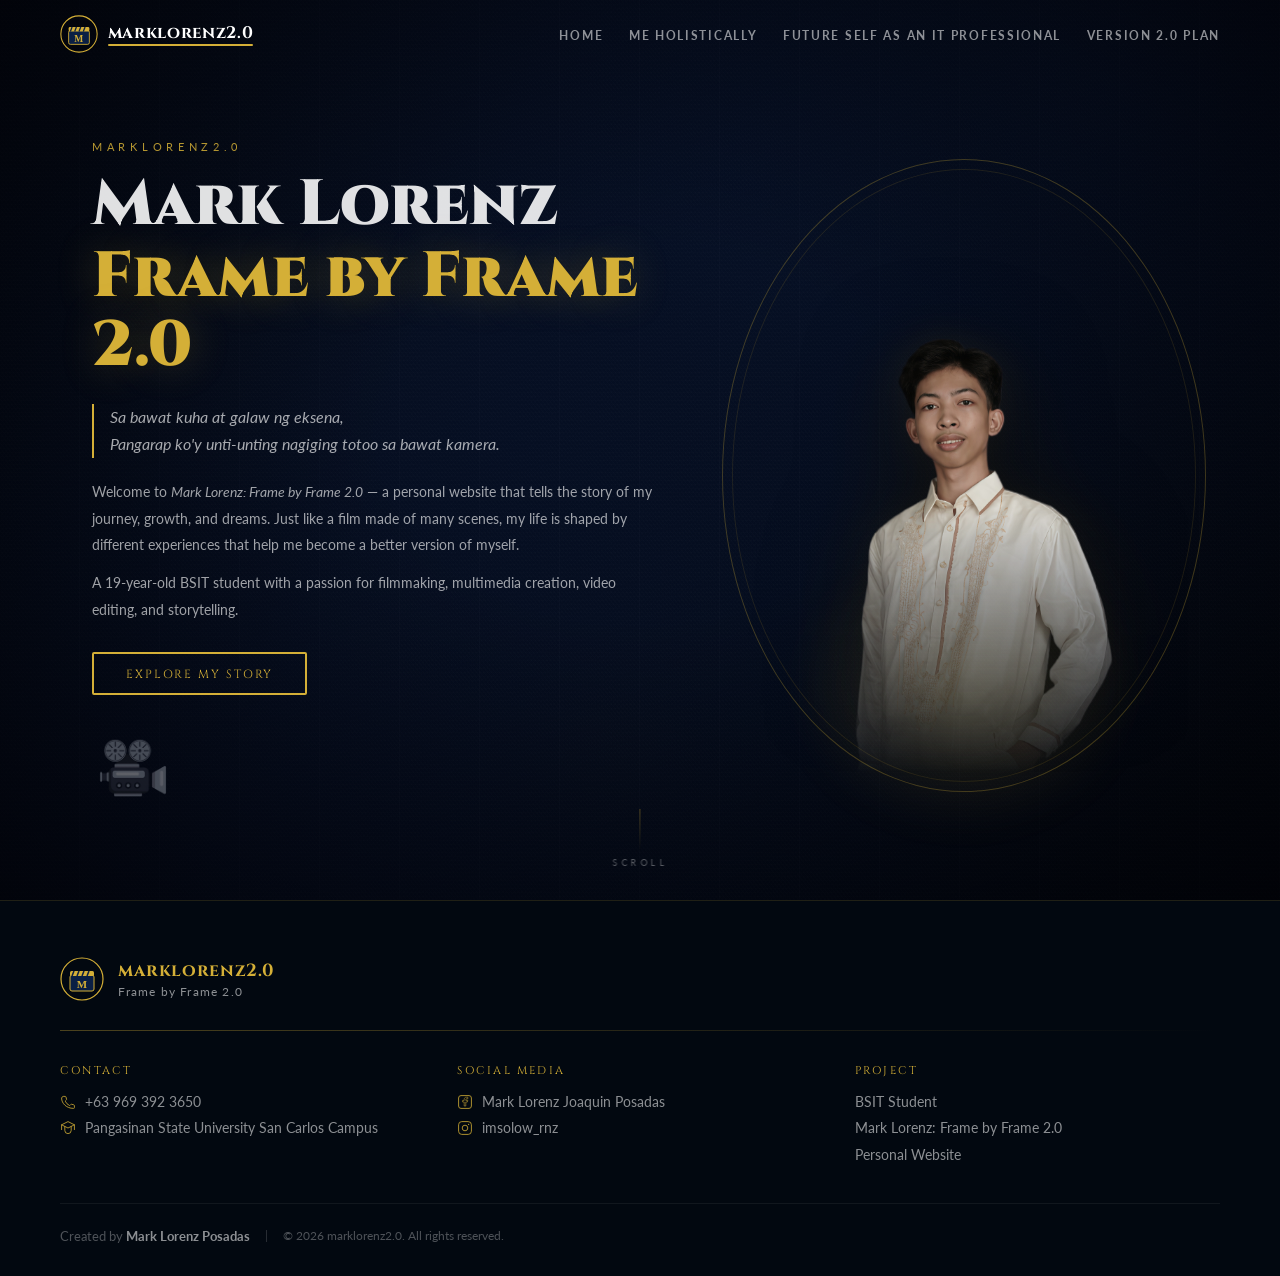
==== index.html @ a0791c0a "Add files via upload" ====
<!DOCTYPE html>
<html lang="en">
<head>
  <meta charset="UTF-8" />
  <meta name="viewport" content="width=device-width, initial-scale=1.0" />
  <title>Mark Lorenz: Frame by Frame 2.0</title>
  <link rel="stylesheet" href="style.css" />
  <link href="https://fonts.googleapis.com/css2?family=Cinzel:wght@400;600;700;900&family=Lato:ital,wght@0,300;0,400;0,700;1,300;1,400&display=swap" rel="stylesheet" />
  <link rel="shortcut icon" href="images/favicon.ico" type="image/x-icon">
</head>
<body>

  <!-- ============================================================
       HEADER — fixed, transparent → solid on scroll
       ============================================================ -->
  <header class="header" id="header">
    <div class="header-inner">

      <!-- LOGO
           ─────────────────────────────────────────────────────
           To replace: swap the inline SVG below with your own
           <img src="images/your-logo.png" class="logo-img" />
           ───────────────────────────────────────────────────── -->
      <a href="#" class="logo" aria-label="marklorenz2.0 home">
        <!-- Custom M + clapperboard SVG logo (built-in, no file needed) -->
        <svg class="logo-svg" viewBox="0 0 44 44" fill="none" xmlns="http://www.w3.org/2000/svg" aria-hidden="true">
          <!-- Outer circle -->
          <circle cx="22" cy="22" r="21" stroke="#D4AF37" stroke-width="1.2"/>
          <!-- Clapperboard body -->
          <rect x="10" y="18" width="24" height="16" rx="2" fill="#0A1F44" stroke="#D4AF37" stroke-width="1"/>
          <!-- Clapperboard top bar (clapper) -->
          <rect x="10" y="14" width="24" height="5" rx="1.5" fill="#D4AF37"/>
          <!-- Clapper diagonal stripes -->
          <line x1="14" y1="14" x2="12" y2="19" stroke="#0A1F44" stroke-width="1.5"/>
          <line x1="19" y1="14" x2="17" y2="19" stroke="#0A1F44" stroke-width="1.5"/>
          <line x1="24" y1="14" x2="22" y2="19" stroke="#0A1F44" stroke-width="1.5"/>
          <line x1="29" y1="14" x2="27" y2="19" stroke="#0A1F44" stroke-width="1.5"/>
          <!-- Letter M in clapperboard body -->
          <text x="22" y="31" text-anchor="middle"
                font-family="Georgia, serif" font-size="11" font-weight="700"
                fill="#D4AF37" letter-spacing="0.5">M</text>
        </svg>
        <span class="logo-text">marklorenz2.0</span>
      </a>

      <!-- Hamburger (mobile) -->
      <button class="hamburger" id="hamburger" aria-label="Toggle menu">
        <span></span><span></span><span></span>
      </button>

      <!-- Navigation -->
      <nav class="nav" id="nav">
        <ul>
          <li><a href="#" class="nav-link" data-modal="home">Home</a></li>
          <li><a href="#" class="nav-link" data-modal="me">Me Holistically</a></li>
          <li><a href="#" class="nav-link" data-modal="future">Future Self as an IT Professional</a></li>
          <li><a href="#" class="nav-link" data-modal="version">Version 2.0 Plan</a></li>
        </ul>
      </nav>

      <!-- Mobile nav backdrop -->
      <div class="nav-backdrop" id="navBackdrop" aria-hidden="true"></div>

    </div>
  </header>


  <!-- ============================================================
       HERO — full-viewport, canvas bg, two-column layout
       ============================================================ -->
  <section class="hero" id="hero">
    <canvas class="hero-canvas" id="heroCanvas" aria-hidden="true"></canvas>
    <div class="hero-overlay" aria-hidden="true"></div>

    <div class="hero-content">

      <!-- Left: text -->
      <div class="hero-text">
        <p class="hero-eyebrow">marklorenz2.0</p>
        <h1 class="hero-title">
          <span>Mark Lorenz</span>
          <span class="gold">Frame by Frame 2.0</span>
        </h1>
        <blockquote class="hero-motto">
          Sa bawat kuha at galaw ng eksena,<br />
          Pangarap ko'y unti-unting nagiging totoo sa bawat kamera.
        </blockquote>
        <p class="hero-intro">
          Welcome to <em>Mark Lorenz: Frame by Frame 2.0</em> — a personal website
          that tells the story of my journey, growth, and dreams.
          Just like a film made of many scenes, my life is shaped by
          different experiences that help me become a better version of myself.
        </p>
        <p class="hero-intro">
          A 19-year-old BSIT student with a passion for filmmaking, multimedia creation,
          video editing, and storytelling.
        </p>
        <div class="hero-cta-row">
          <button class="btn-primary" data-modal="home">Explore My Story</button>
        </div>

        <!-- Camera icon — tooltip + click opens gallery -->
        <div class="camera-wrap" id="cameraWrap" role="button" tabindex="0" aria-label="Open frame gallery">
          <img
            src="images/camera.png"
            alt="Film camera"
            class="camera-img"
            id="cameraImg"
            loading="lazy"
          />
          <span class="camera-tooltip" aria-hidden="true">My Film Projects</span>
        </div>

      </div>

      <!-- Right: profile photo
           ═══════════════════════════════════════════════
           PROFILE PHOTO
           To replace: change src to your own image path.
           Keep id="profile-photo" for JS reference.
           Recommended: PNG, transparent bg, 600×800 px
           ═══════════════════════════════════════════════ -->
      <div class="hero-portrait-wrap">
        <div class="portrait-glow"    aria-hidden="true"></div>
        <div class="portrait-ring-1"  aria-hidden="true"></div>
        <div class="portrait-ring-2"  aria-hidden="true"></div>
        <img
          src="images/profile.png"
          alt="Mark Lorenz — portrait"
          class="hero-portrait"
          id="profile-photo"
          loading="eager"
        />
      </div>

    </div>

    <!-- Scroll indicator -->
    <div class="scroll-hint" aria-hidden="true">
      <span class="scroll-line"></span>
      <p>Scroll</p>
    </div>
  </section>


  <!-- ============================================================
       MODAL OVERLAY
       ============================================================ -->
  <div class="modal-overlay" id="modalOverlay" aria-hidden="true">
    <div class="modal-box" id="modalBox" role="dialog" aria-modal="true">
      <button class="modal-close" id="modalClose" aria-label="Close">&times;</button>
      <div class="modal-body" id="modalBody"></div>
    </div>
  </div>


  <!-- ============================================================
       FOOTER
       ============================================================ -->
  <footer class="footer" id="footer">
    <div class="footer-inner">

      <!-- Brand -->
      <div class="footer-brand">
        <svg class="footer-logo-svg" viewBox="0 0 44 44" fill="none" xmlns="http://www.w3.org/2000/svg" aria-hidden="true">
          <circle cx="22" cy="22" r="21" stroke="#D4AF37" stroke-width="1.2"/>
          <rect x="10" y="18" width="24" height="16" rx="2" fill="#0A1F44" stroke="#D4AF37" stroke-width="1"/>
          <rect x="10" y="14" width="24" height="5" rx="1.5" fill="#D4AF37"/>
          <line x1="14" y1="14" x2="12" y2="19" stroke="#0A1F44" stroke-width="1.5"/>
          <line x1="19" y1="14" x2="17" y2="19" stroke="#0A1F44" stroke-width="1.5"/>
          <line x1="24" y1="14" x2="22" y2="19" stroke="#0A1F44" stroke-width="1.5"/>
          <line x1="29" y1="14" x2="27" y2="19" stroke="#0A1F44" stroke-width="1.5"/>
          <text x="22" y="31" text-anchor="middle" font-family="Georgia,serif" font-size="11" font-weight="700" fill="#D4AF37">M</text>
        </svg>
        <div>
          <p class="footer-name">marklorenz2.0</p>
          <p class="footer-tagline">Frame by Frame 2.0</p>
        </div>
      </div>

      <!-- Divider -->
      <div class="footer-divider"></div>

      <!-- Contact & Social
           ═══════════════════════════════════════════════════════
           PLACEHOLDERS — replace each value with your real info:
             data-value="..." → displayed text / link label
             href="..."       → actual URL or tel: / mailto:
           ═══════════════════════════════════════════════════════ -->
      <div class="footer-grid">

        <div class="footer-col">
          <p class="footer-col-title">Contact</p>
          <ul class="footer-list">
            <li>
              <!-- PHONE: replace +63 000 000 0000 with your number -->
              <a href="tel:+63 969 392 3650" class="footer-link" id="footer-phone">
                <svg viewBox="0 0 20 20" fill="none" class="f-icon"><path d="M3 4a1 1 0 011-1h2.5a1 1 0 01.97.757l.7 2.8a1 1 0 01-.274.985L6.5 8.914a11.042 11.042 0 005.586 5.586l1.372-1.396a1 1 0 01.985-.274l2.8.7A1 1 0 0118 14.5V17a1 1 0 01-1 1C8.163 18 2 11.837 2 5a1 1 0 011-1z" stroke="#D4AF37" stroke-width="1.2"/></svg>
                +63 969 392 3650
              </a>
            </li>
            <li>
              <!-- UNIVERSITY: replace # with your university's official URL -->
              <a href="https://www.facebook.com/prpiopsuscc" class="footer-link" id="footer-university" target="_blank" rel="noopener">
                <svg viewBox="0 0 20 20" fill="none" class="f-icon"><path d="M10 2L2 6l8 4 8-4-8-4z" stroke="#D4AF37" stroke-width="1.2"/><path d="M2 6v6M18 6v6M6 8v5a4 4 0 008 0V8" stroke="#D4AF37" stroke-width="1.2" stroke-linecap="round"/></svg>
                Pangasinan State University San Carlos Campus
              </a>
            </li>
          </ul>
        </div>

        <div class="footer-col">
          <p class="footer-col-title">Social Media</p>
          <ul class="footer-list">
            <li>
              <!-- FACEBOOK: replace # with your Facebook profile URL -->
              <a href="https://www.facebook.com/share/1FtkDCBoAe/" class="footer-link" id="footer-facebook" target="_blank" rel="noopener">
                <svg viewBox="0 0 20 20" fill="none" class="f-icon"><rect x="2" y="2" width="16" height="16" rx="3" stroke="#D4AF37" stroke-width="1.2"/><path d="M11 10h2l.5-2H11V7c0-.5.2-1 1-1h1.5V4S12.8 4 11.8 4C9.9 4 9 5.1 9 7v1H7v2h2v5h2v-5z" stroke="#D4AF37" stroke-width="0.8" fill="none"/></svg>
                Mark Lorenz Joaquin Posadas
              </a>
            </li>
            <li>
              <!-- INSTAGRAM: replace # with your Instagram profile URL -->
              <a href="https://www.instagram.com/imsolow_rnz?igsh=MTR1YjRqc3RxeHB3Mg==" class="footer-link" id="footer-instagram" target="_blank" rel="noopener">
                <svg viewBox="0 0 20 20" fill="none" class="f-icon"><rect x="2" y="2" width="16" height="16" rx="4" stroke="#D4AF37" stroke-width="1.2"/><circle cx="10" cy="10" r="3.5" stroke="#D4AF37" stroke-width="1.2"/><circle cx="14.5" cy="5.5" r="0.8" fill="#D4AF37"/></svg>
                imsolow_rnz
              </a>
            </li>
          </ul>
        </div>

        <div class="footer-col">
          <p class="footer-col-title">Project</p>
          <ul class="footer-list">
            <li><span class="footer-link static">BSIT Student</span></li>
            <li><span class="footer-link static">Mark Lorenz: Frame by Frame 2.0</span></li>
            <li><span class="footer-link static">Personal Website</span></li>
          </ul>
        </div>

      </div>

      <!-- Bottom bar -->
      <div class="footer-bottom">
        <p>Created by <strong>Mark Lorenz Posadas</strong></p>
        <span class="footer-sep"></span>
        <p class="footer-copy">&copy; 2026 marklorenz2.0. All rights reserved.</p>
      </div>

    </div>
  </footer>

  <!-- ============================================================
       GALLERY OVERLAY — cinema poster wall
       ============================================================ -->
  <div class="gallery-overlay" id="galleryOverlay" aria-hidden="true">
    <div class="gallery-box" id="galleryBox">

      <!-- Header -->
      <div class="gallery-header">
        <div class="gallery-header-left">
          <span class="gallery-eyebrow">Directorial Work</span>
          <h2 class="gallery-title">Frame Gallery</h2>
        </div>
        <button class="gallery-close" id="galleryClose" aria-label="Close gallery">&times;</button>
      </div>

      <!-- Cinema atmosphere strip -->
      <div class="gallery-lights" aria-hidden="true">
        <span></span><span></span><span></span><span></span><span></span>
        <span></span><span></span><span></span><span></span><span></span>
      </div>

      <!-- Poster grid -->
      <div class="gallery-grid">

        <!-- LEFT: The Last Masterpiece -->
        <figure class="poster-card">
          <div class="poster-img-wrap">
            <img src="images/poster-last-masterpiece.jpg"
                 alt="The Last Masterpiece — A Documentary"
                 class="poster-img" loading="lazy" />
            <span class="poster-hover-label" aria-hidden="true">The Last Masterpiece</span>
          </div>
          <figcaption class="poster-caption">
            <span class="poster-title">The Last Masterpiece</span>
            <span class="poster-sub">A Documentary</span>
          </figcaption>
        </figure>

        <!-- MIDDLE: Heneral Luna -->
        <figure class="poster-card">
          <div class="poster-img-wrap">
            <img src="images/poster-heneral-luna.jpg"
                 alt="Heneral Luna — Melodramatic Musical Theatre"
                 class="poster-img" loading="lazy" />
            <span class="poster-hover-label" aria-hidden="true">Heneral Luna</span>
          </div>
          <figcaption class="poster-caption">
            <span class="poster-title">Heneral Luna</span>
            <span class="poster-sub">Melodramatic Musical Theatre</span>
          </figcaption>
        </figure>

        <!-- RIGHT: Silent Campus -->
        <figure class="poster-card">
          <div class="poster-img-wrap">
            <img src="images/poster-silent-campus.jpg"
                 alt="Silent Campus — A Film by Tech Visual Legacy"
                 class="poster-img" loading="lazy" />
            <span class="poster-hover-label" aria-hidden="true">Silent Campus</span>
          </div>
          <figcaption class="poster-caption">
            <span class="poster-title">Silent Campus</span>
            <span class="poster-sub">Directed by Mark Lorenz Posadas</span>
          </figcaption>
        </figure>

      </div><!-- /.gallery-grid -->

      <!-- Cinema floor dots -->
      <div class="gallery-footer-strip" aria-hidden="true"></div>

    </div><!-- /.gallery-box -->
  </div><!-- /.gallery-overlay -->

  <script src="script.js"></script>
</body>
</html>
---- style.css ----
/* ================================================================
   MARK LORENZ: FRAME BY FRAME 2.0 — style.css
   Cinematic | Minimal | Modern | Performance-optimized
   All animations use only transform + opacity (GPU composited).
   ================================================================ */

/* ── DESIGN TOKENS ──────────────────────────────────────────── */
:root {
  --blue:         #0A1F44;
  --blue-mid:     #112952;
  --blue-dark:    #050f22;
  --black:        #000000;
  --white:        #FFFFFF;
  --gold:         #D4AF37;
  --gold-dim:     rgba(212,175,55,0.35);
  --gold-faint:   rgba(212,175,55,0.08);

  --text-main:    rgba(255,255,255,0.88);
  --text-muted:   rgba(255,255,255,0.55);
  --text-dark:    #1a1a2e;

  --header-h:     68px;

  /* Easing curves */
  --ease-out:     cubic-bezier(0.22, 1, 0.36, 1);
  --ease-in-out:  cubic-bezier(0.4, 0, 0.2, 1);

  /* Durations */
  --t-fast:  0.18s;
  --t-med:   0.36s;
  --t-slow:  0.58s;

  --font-display: 'Cinzel', Georgia, serif;
  --font-body:    'Lato', system-ui, sans-serif;
}

/* ── RESET ──────────────────────────────────────────────────── */
*, *::before, *::after { box-sizing: border-box; margin: 0; padding: 0; }
html { scroll-behavior: smooth; font-size: 16px; }
body {
  font-family: var(--font-body);
  background: var(--black);
  color: var(--text-main);
  overflow-x: hidden;
  -webkit-font-smoothing: antialiased;
  -moz-osx-font-smoothing: grayscale;
}
a  { text-decoration: none; color: inherit; }
ul { list-style: none; }
button { cursor: pointer; border: none; background: none; font-family: inherit; color: inherit; }
img, svg { display: block; max-width: 100%; }
blockquote { border: none; margin: 0; padding: 0; }


/* ================================================================
   HEADER
   ================================================================ */
.header {
  position: fixed;
  inset: 0 0 auto;
  z-index: 900;
  height: var(--header-h);
  padding: 0 2rem;
  display: flex;
  align-items: center;
  /* Starts transparent; JS adds .scrolled */
  background: transparent;
  transition: background var(--t-med) var(--ease-in-out),
              border-color var(--t-med) var(--ease-in-out);
  border-bottom: 1px solid transparent;
  will-change: background;
}
.header.scrolled {
  background: rgba(5, 10, 22, 0.96);
  border-bottom-color: var(--gold-dim);
  backdrop-filter: blur(12px);
  -webkit-backdrop-filter: blur(12px);
}

.header-inner {
  width: 100%;
  max-width: 1160px;
  margin: 0 auto;
  display: flex;
  align-items: center;
  justify-content: space-between;
  gap: 1rem;
}

/* ── Logo ──────────────────────────────────────────────────── */
.logo {
  display: flex;
  align-items: center;
  gap: 0.6rem;
  user-select: none;
  flex-shrink: 0;
}
.logo-svg {
  width: 38px;
  height: 38px;
  flex-shrink: 0;
  /* Subtle glow on hover — GPU only (filter is composited) */
  transition: filter var(--t-fast) var(--ease-out);
  will-change: filter;
}
.logo:hover .logo-svg {
  filter: drop-shadow(0 0 8px rgba(212,175,55,0.6));
}
.logo-text {
  font-family: var(--font-display);
  font-size: 1.05rem;
  font-weight: 700;
  color: var(--white);
  letter-spacing: 0.04em;
  position: relative;
  padding-bottom: 2px;
  white-space: nowrap;
}
.logo-text::after {
  content: '';
  position: absolute;
  bottom: 0; left: 0;
  width: 100%; height: 1.5px;
  background: var(--gold);
  border-radius: 1px;
  transform: scaleX(1);
  transform-origin: left;
}

/* ── Nav links ─────────────────────────────────────────────── */
.nav ul {
  display: flex;
  align-items: center;
  gap: 1.6rem;
}
.nav-link {
  font-size: 0.76rem;
  font-weight: 700;
  letter-spacing: 0.14em;
  text-transform: uppercase;
  color: var(--text-muted);
  padding: 4px 0;
  position: relative;
  transition: color var(--t-fast) var(--ease-out);
}
.nav-link::after {
  content: '';
  position: absolute;
  bottom: 0; left: 0;
  width: 100%; height: 1.5px;
  background: var(--gold);
  border-radius: 1px;
  transform: scaleX(0);
  transform-origin: left center;
  transition: transform var(--t-fast) var(--ease-out);
  will-change: transform;
}
.nav-link:hover { color: var(--gold); }
.nav-link:hover::after { transform: scaleX(1); }

/* ── Hamburger ─────────────────────────────────────────────── */
.hamburger {
  display: none;
  flex-direction: column;
  gap: 5px;
  padding: 9px 10px;
  z-index: 1001;
  /* Stable background — never disappears on scroll/footer */
  background: rgba(5, 15, 34, 0.85);
  border: 1px solid rgba(212, 175, 55, 0.28);
  border-radius: 6px;
  backdrop-filter: blur(12px);
  -webkit-backdrop-filter: blur(12px);
  box-shadow: 0 2px 16px rgba(0,0,0,0.45), inset 0 1px 0 rgba(212,175,55,0.12);
  transition:
    background   var(--t-fast) var(--ease-out),
    border-color var(--t-fast) var(--ease-out),
    box-shadow   var(--t-fast) var(--ease-out);
  position: relative;
}
.hamburger:hover {
  background: rgba(10, 25, 56, 0.95);
  border-color: rgba(212, 175, 55, 0.55);
  box-shadow: 0 0 18px rgba(212,175,55,0.2), 0 2px 16px rgba(0,0,0,0.5), inset 0 1px 0 rgba(212,175,55,0.18);
}
.hamburger.open {
  background: rgba(10, 25, 56, 0.97);
  border-color: rgba(212, 175, 55, 0.6);
}
.hamburger span {
  display: block;
  width: 22px; height: 1.5px;
  background: rgba(255,255,255,0.9);
  border-radius: 2px;
  transform-origin: center;
  transition: transform var(--t-med) var(--ease-out),
              opacity   var(--t-fast) var(--ease-out),
              background var(--t-fast) var(--ease-out);
  will-change: transform, opacity;
}
.hamburger:hover span { background: var(--gold); }
.hamburger.open span  { background: var(--gold); }
.hamburger.open span:nth-child(1) { transform: translateY(6.5px) rotate(45deg); }
.hamburger.open span:nth-child(2) { opacity: 0; transform: scaleX(0); }
.hamburger.open span:nth-child(3) { transform: translateY(-6.5px) rotate(-45deg); }


/* ================================================================
   HERO
   ================================================================ */
.hero {
  position: relative;
  min-height: 100vh;
  display: flex;
  align-items: center;
  justify-content: center;
  overflow: hidden;
}

/* Animated canvas background */
.hero-canvas {
  position: absolute;
  inset: 0;
  width: 100%; height: 100%;
  z-index: 0;
  display: block;
}

/* Gradient overlay — dark cinematic, desaturated navy, near-black */
.hero-overlay {
  position: absolute;
  inset: 0;
  z-index: 1;
  background:
    linear-gradient(
      112deg,
      rgba(3,  8, 18, 0.96) 0%,
      rgba(5, 12, 28, 0.88) 35%,
      rgba(4, 10, 22, 0.72) 65%,
      rgba(2,  5, 12, 0.55) 100%
    );
  pointer-events: none;
}

/* Layer 1 — vertical film-strip lines (neutral, barely visible) */
.hero::before {
  content: '';
  position: absolute;
  inset: 0;
  z-index: 2;
  pointer-events: none;
  background-image: repeating-linear-gradient(
    90deg,
    transparent 0, transparent 79px,
    rgba(180, 180, 200, 0.016) 79px, rgba(180, 180, 200, 0.016) 80px
  );
}

/* Layer 2 — dark cinematic texture: grain + deep vignette */
.hero::after {
  content: '';
  position: absolute;
  inset: 0;
  z-index: 2;
  pointer-events: none;
  background-image:
    /* Deep edge vignette — heavy, pulls corners to near-black */
    radial-gradient(ellipse at 50% 48%,
      transparent 28%,
      rgba(0, 0, 4, 0.72) 100%
    ),
    /* Subtle wall grain — horizontal scan lines at very low opacity */
    repeating-linear-gradient(
      0deg,
      transparent 0px,
      transparent 3px,
      rgba(255, 255, 255, 0.006) 3px,
      rgba(255, 255, 255, 0.006) 4px
    ),
    /* Fine diagonal weave — mimics film grain texture */
    repeating-linear-gradient(
      52deg,
      transparent 0px,
      transparent 2px,
      rgba(255, 255, 255, 0.007) 2px,
      rgba(255, 255, 255, 0.007) 3px
    ),
    repeating-linear-gradient(
      -52deg,
      transparent 0px,
      transparent 2px,
      rgba(255, 255, 255, 0.005) 2px,
      rgba(255, 255, 255, 0.005) 3px
    );
}


/* Hero content wrapper */
.hero-content {
  position: relative;
  z-index: 3;
  width: 100%;
  max-width: 1160px;
  padding: calc(var(--header-h) + 3rem) 2rem 4rem;
  display: grid;
  grid-template-columns: 1fr auto;
  align-items: center;
  gap: 3rem;
  /* GPU-composited entrance */
  animation: fadeUp var(--t-slow) var(--ease-out) both;
  will-change: transform, opacity;
}

/* ── Hero text ─────────────────────────────────────────────── */
.hero-text { max-width: 560px; }

.hero-eyebrow {
  font-size: 0.7rem;
  letter-spacing: 0.42em;
  text-transform: uppercase;
  color: var(--gold);
  margin-bottom: 1.1rem;
  opacity: 0.85;
}
.hero-title {
  font-family: var(--font-display);
  font-size: clamp(2rem, 5vw, 4rem);
  font-weight: 900;
  line-height: 1.08;
  margin-bottom: 1.4rem;
  display: flex;
  flex-direction: column;
  gap: 0.22rem;
}
.hero-title .gold {
  color: var(--gold);
  text-shadow: 0 0 40px rgba(212,175,55,0.28);
}
.hero-motto {
  font-style: italic;
  font-size: 0.97rem;
  line-height: 1.75;
  color: rgba(255,255,255,0.65);
  border-left: 2px solid var(--gold);
  padding-left: 1rem;
  margin-bottom: 1.3rem;
}
.hero-intro {
  font-size: 0.9rem;
  line-height: 1.85;
  color: rgba(255,255,255,0.62);
  margin-bottom: 0.7rem;
}
.hero-cta-row {
  display: flex;
  flex-wrap: wrap;
  gap: 0.8rem;
  margin-top: 1.8rem;
}

/* Buttons */
.btn-primary,
.btn-outline {
  font-family: var(--font-display);
  font-size: 0.74rem;
  letter-spacing: 0.16em;
  text-transform: uppercase;
  padding: 0.72rem 2rem;
  border-radius: 2px;
  transition:
    background  var(--t-fast) var(--ease-out),
    color       var(--t-fast) var(--ease-out),
    box-shadow  var(--t-fast) var(--ease-out),
    transform   var(--t-fast) var(--ease-out);
  will-change: transform;
}
.btn-primary {
  background: transparent;
  color: var(--gold);
  border: 2px solid var(--gold);
}
.btn-primary:hover {
  background: var(--gold);
  color: var(--black);
  box-shadow: 0 0 24px rgba(212,175,55,0.35);
  transform: translateY(-2px);
}
.btn-outline {
  background: transparent;
  color: var(--text-muted);
  border: 1px solid rgba(255,255,255,0.22);
}
.btn-outline:hover {
  border-color: var(--gold-dim);
  color: var(--gold);
  transform: translateY(-2px);
}

/* ── Profile portrait ──────────────────────────────────────── */
.hero-portrait-wrap {
  position: relative;
  width: clamp(280px, 35vw, 450px); /* responsive: grows on larger screens */
  aspect-ratio: 3 / 4; /* keeps half-body portrait ratio */
  display: flex;
  align-items: flex-end;
  justify-content: center;
  flex-shrink: 0;
}

/* Ambient glow beneath portrait */
.portrait-glow {
  position: absolute;
  bottom: -10%;
  left: 50%;
  transform: translateX(-50%);
  width: 80%;
  height: 50%;
  background: radial-gradient(ellipse at center,
    rgba(212,175,55,0.18) 0%,
    transparent 70%);
  pointer-events: none;
  filter: blur(18px);
}

/* Two concentric rings — pure CSS, GPU-rotated */
.portrait-ring-1,
.portrait-ring-2 {
  position: absolute;
  border-radius: 50%;
  pointer-events: none;
  will-change: transform;
}
.portrait-ring-1 {
  inset: -18px;
  border: 1px solid rgba(212,175,55,0.28);
  animation: ringSpin 18s linear infinite;
}
.portrait-ring-2 {
  inset: -8px;
  border: 1px solid rgba(212,175,55,0.12);
  animation: ringSpin 28s linear infinite reverse;
}

/* Profile photo */
.hero-portrait {
  position: relative;
  z-index: 2;
  width: 100%;
  height: 100%;
  object-fit: contain;
  object-position: bottom center;
  /* Feathered bottom blend: mask fades image into the background */
  -webkit-mask-image: linear-gradient(
    to bottom,
    black 0%,
    black 55%,
    rgba(0,0,0,0.6) 72%,
    transparent 100%
  );
  mask-image: linear-gradient(
    to bottom,
    black 0%,
    black 55%,
    rgba(0,0,0,0.6) 72%,
    transparent 100%
  );
  filter: drop-shadow(0 24px 48px rgba(0,0,0,0.7))
          drop-shadow(0  4px 16px rgba(212,175,55,0.12));
  transition:
    filter    var(--t-med) var(--ease-out),
    transform var(--t-med) var(--ease-out);
  will-change: transform;
}
.hero-portrait-wrap:hover .hero-portrait {
  transform: translateY(-6px);
  filter: drop-shadow(0 32px 56px rgba(0,0,0,0.75))
          drop-shadow(0  8px 22px rgba(212,175,55,0.2));
}

/* Scroll indicator */
.scroll-hint {
  position: absolute;
  bottom: 2rem; left: 50%;
  transform: translateX(-50%);
  z-index: 4;
  display: flex;
  flex-direction: column;
  align-items: center;
  gap: 0.4rem;
  opacity: 0.38;
  pointer-events: none;
  user-select: none;
}
.scroll-line {
  display: block;
  width: 1px; height: 42px;
  background: linear-gradient(to bottom, var(--gold), transparent);
  animation: scrollPulse 2.2s var(--ease-in-out) infinite;
  will-change: opacity, transform;
}
.scroll-hint p {
  font-size: 0.58rem;
  letter-spacing: 0.38em;
  text-transform: uppercase;
}


/* ================================================================
   MODAL
   ================================================================ */
.modal-overlay {
  position: fixed;
  inset: 0;
  z-index: 1000;
  display: flex;
  align-items: center;
  justify-content: center;
  padding: 1.5rem;
  background: rgba(0,0,0,0.82);
  backdrop-filter: blur(6px);
  -webkit-backdrop-filter: blur(6px);
  opacity: 0;
  visibility: hidden;
  transition:
    opacity    0.4s var(--ease-in-out),
    visibility 0.4s var(--ease-in-out);
  will-change: opacity;
}
.modal-overlay.active {
  opacity: 1;
  visibility: visible;
}
.modal-overlay.modal-closing {
  opacity: 0;
  visibility: hidden;
  transition:
    opacity    0.32s var(--ease-in-out),
    visibility 0.32s var(--ease-in-out);
}

.modal-box {
  background: #ffffff;
  color: var(--text-dark);
  border-radius: 12px;
  border-top: 3px solid var(--gold);
  max-width: 760px;
  width: 100%;
  max-height: 88vh;
  overflow-y: auto;
  overscroll-behavior: contain;
  position: relative;
  box-shadow:
    0 40px 90px rgba(0,0,0,0.55),
    0  0   0 1px rgba(212,175,55,0.18);
  /* Start tiny at the trigger origin */
  transform: scale(0.08);
  opacity: 0;
  transition:
    transform 0.48s cubic-bezier(0.22, 1, 0.36, 1),
    opacity   0.28s var(--ease-out);
  will-change: transform, opacity;
}
.modal-overlay.active .modal-box {
  transform: scale(1);
  opacity: 1;
}
/* Close: shrink back to origin */
.modal-overlay.modal-closing .modal-box {
  transform: scale(0.08);
  opacity: 0;
  transition:
    transform 0.32s cubic-bezier(0.4, 0, 0.8, 0.2),
    opacity   0.22s var(--ease-in-out);
}

/* Custom scrollbar */
.modal-box::-webkit-scrollbar { width: 4px; }
.modal-box::-webkit-scrollbar-track { background: #f4f4f6; }
.modal-box::-webkit-scrollbar-thumb { background: var(--gold); border-radius: 2px; }

/* Close button */
.modal-close {
  position: sticky;
  top: 1rem;
  float: right;
  margin: 1rem 1rem 0 0;
  font-size: 1.4rem;
  line-height: 1;
  color: #888;
  width: 32px; height: 32px;
  border-radius: 50%;
  display: flex;
  align-items: center;
  justify-content: center;
  transition:
    background var(--t-fast) var(--ease-out),
    color      var(--t-fast) var(--ease-out),
    transform  var(--t-fast) var(--ease-out);
  will-change: transform;
  z-index: 5;
}
.modal-close:hover {
  background: var(--gold);
  color: var(--black);
  transform: rotate(90deg) scale(1.1);
}
.modal-body {
  padding: 0.5rem 2.2rem 2.4rem;
  clear: both;
}


/* ================================================================
   MODAL CONTENT COMPONENTS
   ================================================================ */
.m-header {
  margin-bottom: 1.6rem;
  padding-bottom: 1.2rem;
  position: relative;
}
/* Decorative section title divider */
.m-header::after {
  content: '';
  position: absolute;
  bottom: 0; left: 0;
  width: 100%; height: 1px;
  background: linear-gradient(
    90deg,
    var(--gold) 0%,
    rgba(212,175,55,0.35) 40%,
    transparent 100%
  );
}
/* Accent bar above the eyebrow */
.m-eyebrow {
  font-size: 0.68rem;
  letter-spacing: 0.34em;
  text-transform: uppercase;
  color: var(--gold);
  margin-bottom: 0.55rem;
  display: flex;
  align-items: center;
  gap: 0.6rem;
}
.m-eyebrow::before {
  content: '';
  display: inline-block;
  width: 24px; height: 2px;
  background: var(--gold);
  border-radius: 1px;
  flex-shrink: 0;
}
.m-title {
  font-family: var(--font-display);
  font-size: clamp(1.3rem, 3.5vw, 1.9rem);
  font-weight: 700;
  color: var(--blue);
  line-height: 1.2;
}

/* Cards */
.m-card {
  background: linear-gradient(135deg,
    #f8f9ff 0%,
    #f2f4fb 50%,
    #eef0fa 100%
  );
  border-left: 3px solid var(--gold);
  border-radius: 0 8px 8px 0;
  padding: 1.1rem 1.3rem;
  margin-bottom: 1.1rem;
  opacity: 0;
  transform: translateY(12px);
  animation: fadeUp var(--t-med) var(--ease-out) both;
  will-change: transform, opacity;
  transition: box-shadow var(--t-fast) var(--ease-out),
              transform  var(--t-fast) var(--ease-out);
  position: relative;
  overflow: hidden;
  /* Subtle inner top glow line */
  box-shadow:
    inset 0 1px 0 rgba(212,175,55,0.15),
    0 1px 4px rgba(0,0,0,0.05);
}
/* Subtle film-grain texture overlay */
.m-card::before {
  content: '';
  position: absolute;
  inset: 0;
  background: repeating-linear-gradient(
    0deg,
    transparent 0px,
    transparent 3px,
    rgba(10, 31, 68, 0.018) 3px,
    rgba(10, 31, 68, 0.018) 4px
  );
  pointer-events: none;
  border-radius: inherit;
}
/* Decorative gold corner accent */
.m-card::after {
  content: '';
  position: absolute;
  top: 0; right: 0;
  width: 42px; height: 42px;
  background: linear-gradient(225deg, rgba(212,175,55,0.1) 0%, transparent 65%);
  pointer-events: none;
}
.m-card:nth-child(1) { animation-delay: 0.04s; }
.m-card:nth-child(2) { animation-delay: 0.10s; }
.m-card:nth-child(3) { animation-delay: 0.16s; }
.m-card:nth-child(4) { animation-delay: 0.22s; }
.m-card:nth-child(5) { animation-delay: 0.28s; }
.m-card:nth-child(6) { animation-delay: 0.34s; }
.m-card:hover {
  box-shadow:
    inset 0 1px 0 rgba(212,175,55,0.25),
    4px 8px 28px rgba(10,31,68,0.13),
    0 0 0 1px rgba(212,175,55,0.12);
  transform: translateX(4px);
}
.m-card h3 {
  font-family: var(--font-display);
  font-size: 0.88rem;
  color: var(--blue);
  margin-bottom: 0.55rem;
  letter-spacing: 0.02em;
}
.m-card p {
  font-size: 0.9rem;
  line-height: 1.8;
  color: #454558;
}

/* Skill bars */
.skill-bar-wrap { margin-bottom: 0.9rem; }
.skill-bar-label {
  display: flex;
  justify-content: space-between;
  font-size: 0.78rem;
  font-weight: 700;
  color: var(--blue);
  margin-bottom: 0.28rem;
}
.skill-bar-track {
  height: 6px;
  background: #e0e3ed;
  border-radius: 3px;
  overflow: hidden;
}
.skill-bar-fill {
  height: 100%;
  background: linear-gradient(90deg, var(--blue) 0%, var(--gold) 100%);
  border-radius: 3px;
  width: 0;
  transition: width 1.15s cubic-bezier(0.22, 1, 0.36, 1);
  will-change: width;
}

/* Letter */
.letter-box {
  background: #fffdf0;
  border: 1px solid rgba(212,175,55,0.3);
  border-top: 3px solid var(--gold);
  border-radius: 6px;
  padding: 1.6rem;
  font-style: italic;
  line-height: 1.95;
  color: #3a3a4a;
  white-space: pre-line;
  font-size: 0.9rem;
}
.letter-sign {
  margin-top: 0.8rem;
  font-style: normal;
  font-weight: 700;
  color: var(--blue);
  display: block;
}


/* ================================================================
   FOOTER
   ================================================================ */
.footer {
  background: #020810;
  border-top: 1px solid rgba(212,175,55,0.14);
  padding: 3.5rem 2rem 2rem;
}
.footer-inner {
  max-width: 1160px;
  margin: 0 auto;
}

/* Brand row */
.footer-brand {
  display: flex;
  align-items: center;
  gap: 0.9rem;
  margin-bottom: 1.8rem;
}
.footer-logo-svg {
  width: 44px;
  height: 44px;
  flex-shrink: 0;
}
.footer-name {
  font-family: var(--font-display);
  font-size: 1.1rem;
  font-weight: 700;
  color: var(--gold);
  letter-spacing: 0.04em;
}
.footer-tagline {
  font-size: 0.75rem;
  color: var(--text-muted);
  letter-spacing: 0.1em;
  margin-top: 0.1rem;
}

/* Divider */
.footer-divider {
  height: 1px;
  background: linear-gradient(90deg, var(--gold-dim), transparent);
  margin-bottom: 2rem;
}

/* Grid */
.footer-grid {
  display: grid;
  grid-template-columns: repeat(3, 1fr);
  gap: 2rem;
  margin-bottom: 2.5rem;
}
.footer-col-title {
  font-family: var(--font-display);
  font-size: 0.7rem;
  letter-spacing: 0.2em;
  text-transform: uppercase;
  color: var(--gold);
  margin-bottom: 1rem;
}
.footer-list { display: flex; flex-direction: column; gap: 0.65rem; }

.footer-link {
  display: flex;
  align-items: center;
  gap: 0.55rem;
  font-size: 0.85rem;
  color: var(--text-muted);
  transition: color var(--t-fast) var(--ease-out),
              transform var(--t-fast) var(--ease-out);
  will-change: transform;
}
.footer-link:not(.static):hover {
  color: var(--gold);
  transform: translateX(3px);
}
.footer-link.static { cursor: default; }
.f-icon {
  width: 16px; height: 16px;
  flex-shrink: 0;
  opacity: 0.85;
}

/* Bottom bar */
.footer-bottom {
  display: flex;
  align-items: center;
  gap: 1rem;
  padding-top: 1.5rem;
  border-top: 1px solid rgba(255,255,255,0.06);
  font-size: 0.8rem;
  color: rgba(255,255,255,0.3);
  flex-wrap: wrap;
}
.footer-bottom strong { color: rgba(255,255,255,0.55); }
.footer-sep {
  display: block;
  width: 1px; height: 12px;
  background: rgba(255,255,255,0.15);
}
.footer-copy { font-size: 0.75rem; }


/* ================================================================
   KEYFRAMES — transform + opacity only (GPU composited)
   ================================================================ */
@keyframes navItemIn {
  from { opacity: 0; transform: translateX(18px); }
  to   { opacity: 1; transform: translateX(0); }
}
@keyframes fadeUp {
  from { opacity: 0; transform: translateY(20px); }
  to   { opacity: 1; transform: translateY(0); }
}
@keyframes scrollPulse {
  0%, 100% { opacity: 0.2; transform: scaleY(0.7); }
  50%       { opacity: 1;   transform: scaleY(1); }
}
@keyframes ringSpin {
  from { transform: rotate(0deg); }
  to   { transform: rotate(360deg); }
}


/* Hamburger — scroll-away animation when footer is visible */
.hamburger {
  /* smooth slide + fade for show/hide */
  transition:
    background      var(--t-fast) var(--ease-out),
    border-color    var(--t-fast) var(--ease-out),
    box-shadow      var(--t-fast) var(--ease-out),
    opacity         0.32s var(--ease-in-out),
    transform       0.32s var(--ease-in-out),
    pointer-events  0s;
}
.hamburger--hidden {
  opacity: 0;
  transform: translateY(-12px) scale(0.8);
  pointer-events: none;
}

/* Nav backdrop — hidden on desktop, shown only via mobile media query */
.nav-backdrop { display: none; }


/* ================================================================
   RESPONSIVE — TABLET (≤ 960px)
   ================================================================ */
@media (max-width: 960px) {
  .hero-content {
    grid-template-columns: 1fr;
    grid-template-rows: auto auto;
    text-align: center;
    padding-top: calc(var(--header-h) + 2rem);
  }
  .hero-portrait-wrap {
    order: -1;
    width: clamp(180px, 48vw, 280px);
    margin: 0 auto;
  }
  .hero-motto { border-left: none; padding-left: 0; }
  .hero-cta-row { justify-content: center; }
  .footer-grid { grid-template-columns: 1fr 1fr; }
}

/* ================================================================
   RESPONSIVE — MOBILE (≤ 768px)
   ================================================================ */
@media (max-width: 768px) {
  .hamburger { display: flex; }

  /* ── Full-screen dimming backdrop ────────────────────────── */
  .nav-backdrop {
    display: block;
    position: fixed;
    /* Cover the ENTIRE screen — not relative to header */
    inset: 0;
    z-index: 1050;
    background: rgba(0, 0, 0, 0.62);
    opacity: 0;
    visibility: hidden;
    transition:
      opacity    var(--t-med) var(--ease-in-out),
      visibility var(--t-med) var(--ease-in-out);
    pointer-events: none;
  }
  .nav-backdrop.open {
    opacity: 1;
    visibility: visible;
    pointer-events: auto;
  }

  /* ── Side drawer — anchored to full visual viewport ───────── */
  .nav {
    position: fixed;
    /*
     * KEY FIX: anchor to the full visual viewport (0 → 0),
     * NOT relative to the header. This survives browser chrome
     * collapsing / expanding on scroll. The nav itself has
     * padding-top to push links below the header visually.
     */
    top: 0;
    right: 0;
    bottom: 0;
    left: 30%;
    /* Let the browser own the height — no calc() tricks */
    height: 100%;
    background: #020c1e;
    border-left: 1px solid rgba(212, 175, 55, 0.22);
    /*
     * Push content down by the header height + breathing room.
     * This is purely visual padding — the element itself still
     * fills the whole viewport height correctly.
     */
    padding: calc(var(--header-h) + 1.6rem) 2rem 3rem;
    /* Slide in from the right */
    transform: translateX(100%);
    transition: transform 0.38s var(--ease-out);
    will-change: transform;
    z-index: 1060;
    overflow-y: auto;
    overscroll-behavior: contain;
    box-shadow:
      -4px 0 40px rgba(0, 0, 0, 0.75),
      -1px 0 0 rgba(212, 175, 55, 0.12),
      inset 0 1px 0 rgba(212, 175, 55, 0.08);
  }
  .nav.open { transform: translateX(0); }

  /* Gold top accent line on the open drawer */
  .nav.open::before {
    content: '';
    position: absolute;
    top: 0; left: 0; right: 0;
    height: 2px;
    background: linear-gradient(90deg, var(--gold), transparent);
  }

  .nav ul   { flex-direction: column; gap: 0; }
  .nav-link {
    font-size: 0.88rem;
    font-weight: 700;
    letter-spacing: 0.14em;
    color: rgba(255, 255, 255, 0.72);
    display: block;
    padding: 1rem 0;
    border-bottom: 1px solid rgba(212, 175, 55, 0.08);
    transition:
      color        var(--t-fast) var(--ease-out),
      padding-left var(--t-fast) var(--ease-out);
    position: relative;
  }
  /* Gold dot indicator on hover */
  .nav-link::before {
    content: '';
    position: absolute;
    left: -1.2rem;
    top: 50%;
    transform: translateY(-50%) scale(0);
    width: 5px; height: 5px;
    border-radius: 50%;
    background: var(--gold);
    transition: transform var(--t-fast) var(--ease-out);
  }
  .nav-link:hover,
  .nav-link:focus {
    color: var(--gold);
    padding-left: 0.5rem;
  }
  .nav-link:hover::before,
  .nav-link:focus::before {
    transform: translateY(-50%) scale(1);
  }
  /* Staggered slide-in for nav items when drawer opens */
  .nav.open .nav-link {
    animation: navItemIn 0.4s var(--ease-out) both;
  }
  .nav.open li:nth-child(1) .nav-link { animation-delay: 0.08s; }
  .nav.open li:nth-child(2) .nav-link { animation-delay: 0.14s; }
  .nav.open li:nth-child(3) .nav-link { animation-delay: 0.20s; }
  .nav.open li:nth-child(4) .nav-link { animation-delay: 0.26s; }

  /* Hamburger stays on top of everything */
  .hamburger {
    z-index: 1080;
    position: relative;
  }

  .modal-body { padding: 0.5rem 1.3rem 2rem; }
}

@media (max-width: 560px) {
  .hero-title { font-size: 1.85rem; }
  .footer-grid { grid-template-columns: 1fr; gap: 1.5rem; }
  .modal-box {
    max-height: 92vh;
    border-radius: 14px 14px 0 0;
    align-self: flex-end;
  }
  .modal-overlay { align-items: flex-end; }
}

/* ================================================================
   CAMERA IMAGE + TOOLTIP
   ================================================================ */
.camera-wrap {
  position: relative;
  display: inline-flex;
  align-items: center;
  margin-top: 2rem;
  cursor: pointer;
  width: fit-content;
}
.camera-img {
  width: 82px;
  height: 82px;
  object-fit: contain;
  opacity: 0.62;
  transition:
    opacity   0.25s var(--ease-out),
    transform 0.25s var(--ease-out),
    filter    0.25s var(--ease-out);
  will-change: transform, opacity, filter;
  user-select: none;
  -webkit-user-drag: none;
  transform-origin: center center;
}
.camera-wrap:hover .camera-img,
.camera-wrap:focus .camera-img {
  opacity: 1;
  transform: scale(1.1) rotate(-4deg);
  filter:
    drop-shadow(0 0 14px rgba(212,175,55,0.55))
    drop-shadow(0 4px 8px rgba(0,0,0,0.45));
}
/* Click / active state — shutter-click feel */
.camera-wrap:active .camera-img {
  transform: scale(0.92) rotate(2deg);
  opacity: 0.85;
  filter:
    drop-shadow(0 0 22px rgba(212,175,55,0.8))
    brightness(1.25);
  transition:
    opacity   0.1s var(--ease-out),
    transform 0.1s var(--ease-out),
    filter    0.1s var(--ease-out);
}
/* Shutter flash ring */
.camera-wrap::after {
  content: '';
  position: absolute;
  inset: -6px;
  border-radius: 50%;
  border: 2px solid rgba(212,175,55,0);
  pointer-events: none;
  transition:
    border-color 0.15s var(--ease-out),
    transform    0.15s var(--ease-out),
    opacity      0.15s var(--ease-out);
}
.camera-wrap:active::after {
  border-color: rgba(212,175,55,0.7);
  transform: scale(1.2);
  opacity: 0;
  transition:
    border-color 0.05s,
    transform    0.35s var(--ease-out),
    opacity      0.35s var(--ease-out);
}

/* Tooltip */
.camera-tooltip {
  position: absolute;
  left: 50%;
  bottom: calc(100% + 10px);
  transform: translateX(-50%) translateY(4px);
  background: rgba(5, 12, 28, 0.92);
  border: 1px solid var(--gold-dim);
  color: var(--gold);
  font-family: var(--font-display);
  font-size: 0.62rem;
  letter-spacing: 0.14em;
  text-transform: uppercase;
  white-space: nowrap;
  padding: 0.38rem 0.85rem;
  border-radius: 2px;
  pointer-events: none;
  opacity: 0;
  transition:
    opacity   var(--t-fast) var(--ease-out),
    transform var(--t-fast) var(--ease-out);
  will-change: opacity, transform;
  backdrop-filter: blur(6px);
}
.camera-tooltip::after {
  content: '';
  position: absolute;
  top: 100%; left: 50%;
  transform: translateX(-50%);
  border: 5px solid transparent;
  border-top-color: var(--gold-dim);
}
.camera-wrap:hover .camera-tooltip,
.camera-wrap:focus .camera-tooltip {
  opacity: 1;
  transform: translateX(-50%) translateY(0);
}


/* ================================================================
   GALLERY OVERLAY — cinema poster wall
   ================================================================ */
.gallery-overlay {
  position: fixed;
  inset: 0;
  z-index: 1100;
  display: flex;
  align-items: center;
  justify-content: center;
  padding: 1.5rem;
  /* Dark cinematic backdrop with slight warm tint */
  background: rgba(2, 5, 12, 0.95);
  backdrop-filter: blur(8px);
  -webkit-backdrop-filter: blur(8px);
  opacity: 0;
  visibility: hidden;
  transition:
    opacity    0.4s var(--ease-in-out),
    visibility 0.4s var(--ease-in-out);
  will-change: opacity;
}
.gallery-overlay.active {
  opacity: 1;
  visibility: visible;
}

.gallery-box {
  width: 100%;
  max-width: 980px;
  max-height: 90vh;
  overflow-y: auto;
  overscroll-behavior: contain;
  position: relative;
  /* Cinema screen style: subtle curved vignette border */
  background: linear-gradient(160deg, #0c1422 0%, #060c18 60%, #020508 100%);
  border: 1px solid rgba(212,175,55,0.16);
  border-radius: 4px;
  box-shadow:
    0 0 0 1px rgba(212,175,55,0.06),
    0 40px 100px rgba(0,0,0,0.8),
    inset 0 0 80px rgba(0,0,0,0.5);
  /* Starts small from bottom-left (camera position) */
  transform: scale(0.06) translate(-42vw, 38vh);
  transform-origin: bottom left;
  opacity: 0;
  transition:
    transform 0.52s cubic-bezier(0.22, 1, 0.36, 1),
    opacity   0.3s var(--ease-out);
  will-change: transform, opacity;
}
.gallery-overlay.active .gallery-box {
  transform: scale(1) translate(0, 0);
  opacity: 1;
}
/* Closing: shrink back towards camera */
.gallery-overlay.closing .gallery-box {
  transform: scale(0.06) translate(-42vw, 38vh);
  opacity: 0;
  transition:
    transform 0.42s cubic-bezier(0.4, 0, 0.8, 0.2),
    opacity   0.28s var(--ease-in-out);
}
.gallery-box::-webkit-scrollbar { width: 4px; }
.gallery-box::-webkit-scrollbar-track { background: #050a14; }
.gallery-box::-webkit-scrollbar-thumb { background: rgba(212,175,55,0.4); border-radius: 2px; }

/* Gallery header */
.gallery-header {
  display: flex;
  align-items: flex-start;
  justify-content: space-between;
  padding: 2rem 2.4rem 1.2rem;
  border-bottom: 1px solid rgba(212,175,55,0.1);
}
.gallery-eyebrow {
  font-size: 0.65rem;
  letter-spacing: 0.38em;
  text-transform: uppercase;
  color: var(--gold);
  opacity: 0.75;
  display: block;
  margin-bottom: 0.3rem;
}
.gallery-title {
  font-family: var(--font-display);
  font-size: 1.6rem;
  font-weight: 700;
  color: var(--white);
  letter-spacing: 0.04em;
}

.gallery-close {
  font-size: 1.4rem;
  color: rgba(255,255,255,0.4);
  width: 32px; height: 32px;
  border-radius: 50%;
  display: flex;
  align-items: center;
  justify-content: center;
  flex-shrink: 0;
  margin-top: 4px;
  transition:
    background var(--t-fast) var(--ease-out),
    color      var(--t-fast) var(--ease-out),
    transform  var(--t-fast) var(--ease-out);
  will-change: transform;
}
.gallery-close:hover {
  background: var(--gold);
  color: var(--black);
  transform: rotate(90deg);
}

/* Cinema marquee light strip */
.gallery-lights {
  display: flex;
  justify-content: center;
  gap: 1.4rem;
  padding: 0.9rem 2.4rem;
  border-bottom: 1px solid rgba(212,175,55,0.06);
}
.gallery-lights span {
  display: block;
  width: 8px; height: 8px;
  border-radius: 50%;
  background: rgba(212,175,55,0.22);
  animation: lightBlink 2.8s var(--ease-in-out) infinite;
  will-change: opacity;
}
.gallery-lights span:nth-child(2)  { animation-delay: 0.28s; }
.gallery-lights span:nth-child(3)  { animation-delay: 0.56s; }
.gallery-lights span:nth-child(4)  { animation-delay: 0.84s; }
.gallery-lights span:nth-child(5)  { animation-delay: 1.12s; }
.gallery-lights span:nth-child(6)  { animation-delay: 1.40s; }
.gallery-lights span:nth-child(7)  { animation-delay: 1.68s; }
.gallery-lights span:nth-child(8)  { animation-delay: 1.96s; }
.gallery-lights span:nth-child(9)  { animation-delay: 2.24s; }
.gallery-lights span:nth-child(10) { animation-delay: 2.52s; }

/* Poster grid */
.gallery-grid {
  display: grid;
  grid-template-columns: repeat(3, 1fr);
  gap: 1.6rem;
  padding: 2rem 2.4rem;
}

/* Individual poster card */
.poster-card {
  position: relative;
  border-radius: 3px;
  overflow: visible; /* allow caption to breathe */
  cursor: default;
  opacity: 0;
  transform: translateY(16px);
  animation: fadeUp var(--t-med) var(--ease-out) both;
}
.poster-card:nth-child(1) { animation-delay: 0.08s; }
.poster-card:nth-child(2) { animation-delay: 0.16s; }
.poster-card:nth-child(3) { animation-delay: 0.24s; }

/* Image wrapper — clips the image scale + hosts the tooltip overlay */
.poster-img-wrap {
  position: relative; /* tooltip anchors here */
  width: 100%;
  aspect-ratio: 2 / 3;
  overflow: hidden;   /* clips image zoom; tooltip is inside so not clipped */
  border-radius: 3px;
  display: block;
}

.poster-img {
  width: 100%;
  height: 100%;
  display: block;
  object-fit: cover;
  object-position: center top;
  border-radius: 3px;
  transition:
    transform var(--t-med) var(--ease-out),
    filter    var(--t-med) var(--ease-out);
  will-change: transform;
}
.poster-card:hover .poster-img {
  transform: scale(1.05) translateY(-6px);
  filter: brightness(0.72)
          drop-shadow(0 16px 32px rgba(0,0,0,0.7));
}

/* ── Hover title tooltip — overlays on the poster image ─────── */
.poster-hover-label {
  position: absolute;
  /* Centered vertically in the image, slides up on hover */
  bottom: 1.4rem;
  left: 0.8rem;
  right: 0.8rem;
  text-align: center;
  /* Pill label — same visual language as camera-tooltip */
  background: rgba(3, 10, 28, 0.88);
  border: 1px solid rgba(212, 175, 55, 0.45);
  color: var(--gold);
  font-family: var(--font-display);
  font-size: 0.64rem;
  font-weight: 700;
  letter-spacing: 0.16em;
  text-transform: uppercase;
  padding: 0.42rem 0.8rem;
  border-radius: 2px;
  pointer-events: none;
  /* Hidden by default */
  opacity: 0;
  transform: translateY(8px);
  transition:
    opacity   0.26s var(--ease-out),
    transform 0.26s var(--ease-out);
  will-change: opacity, transform;
  backdrop-filter: blur(8px);
  -webkit-backdrop-filter: blur(8px);
  /* Subtle gold glow on the border */
  box-shadow: 0 0 14px rgba(212, 175, 55, 0.15),
              inset 0 1px 0 rgba(212, 175, 55, 0.12);
  /* Stays inside the overflow:hidden container — no clipping issue */
  z-index: 2;
}
.poster-card:hover .poster-hover-label {
  opacity: 1;
  transform: translateY(0);
}

/* Caption below the poster */
.poster-caption {
  padding: 0.75rem 0.2rem 0;
  display: flex;
  flex-direction: column;
  gap: 0.18rem;
}
.poster-title {
  font-family: var(--font-display);
  font-size: 0.82rem;
  font-weight: 700;
  color: rgba(255,255,255,0.85);
  letter-spacing: 0.04em;
}
.poster-sub {
  font-size: 0.72rem;
  color: rgba(212,175,55,0.65);
  letter-spacing: 0.06em;
}

/* Bottom decorative strip */
.gallery-footer-strip {
  height: 3px;
  background: linear-gradient(90deg,
    transparent 0%,
    rgba(212,175,55,0.3) 30%,
    rgba(212,175,55,0.5) 50%,
    rgba(212,175,55,0.3) 70%,
    transparent 100%
  );
  margin: 0 2.4rem 1.4rem;
  border-radius: 2px;
}

/* Gallery keyframe */
@keyframes lightBlink {
  0%, 100% { opacity: 0.22; }
  50%       { opacity: 0.80; }
}

/* ── Gallery responsive ──────────────────────────────────── */
@media (max-width: 700px) {
  .gallery-grid {
    grid-template-columns: repeat(2, 1fr);
    gap: 1.1rem;
    padding: 1.4rem 1.4rem;
  }
  .gallery-header { padding: 1.4rem 1.4rem 1rem; }
  .gallery-lights { gap: 0.9rem; padding: 0.7rem 1.4rem; }
  .poster-card:nth-child(3) { grid-column: 1 / -1; max-width: 260px; margin: 0 auto; }
}
@media (max-width: 480px) {
  .gallery-grid {
    grid-template-columns: 1fr;
    padding: 1.2rem 1.2rem;
  }
  .poster-card:nth-child(3) { grid-column: auto; max-width: 100%; }
}
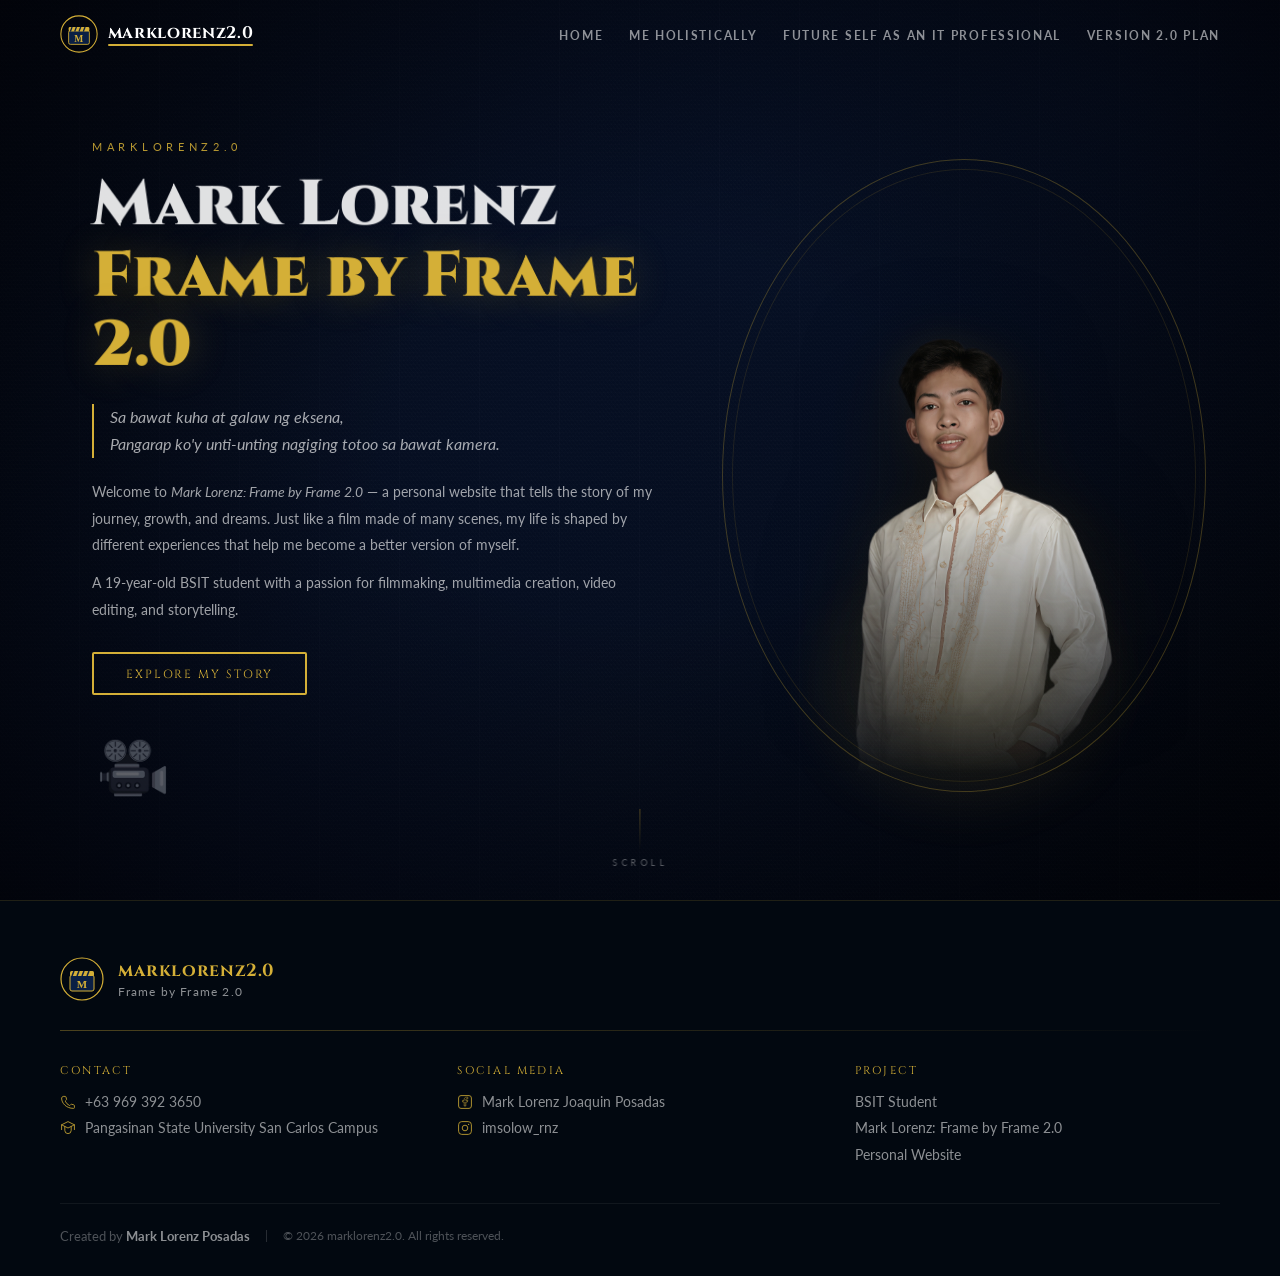
==== commit d851fe18: "Add files via upload" ====
--- a/index.html
+++ b/index.html
@@ -324,6 +324,16 @@
     </div><!-- /.gallery-box -->
   </div><!-- /.gallery-overlay -->
 
+  <!-- ============================================================
+       CINEMATIC QUOTE BUBBLE (updated: appears at click location)
+       JS positions this directly; no full-screen overlay wrapper.
+       ============================================================ -->
+  <div class="quote-bubble" id="quoteBubble" role="tooltip" aria-hidden="true">
+    <span class="quote-icon" aria-hidden="true">&ldquo;</span>
+    <p class="quote-text" id="quoteText"></p>
+    <p class="quote-author">— Mark Lorenz</p>
+  </div>
+
   <script src="script.js"></script>
 </body>
 </html>
--- a/style.css
+++ b/style.css
@@ -1477,3 +1477,214 @@
   }
   .poster-card:nth-child(3) { grid-column: auto; max-width: 100%; }
 }
+
+
+/* ================================================================
+   FEATURE 1 — CINEMATIC TITLE REVEAL (updated: no light sweep)
+   Fade-in + slow cinematic zoom. Light sweep removed.
+   ================================================================ */
+.hero-title {
+  position: relative;
+}
+
+/* First line: "Mark Lorenz" */
+.hero-title span:first-child {
+  display: block;
+  opacity: 0;
+  transform: scale(0.92) translateY(10px);
+  animation: cinematicTitleReveal 1.4s cubic-bezier(0.22, 1, 0.36, 1) 0.3s both;
+  will-change: transform, opacity;
+}
+
+/* Second line: "Frame by Frame 2.0" */
+.hero-title .gold {
+  display: block;
+  opacity: 0;
+  transform: scale(0.92) translateY(10px);
+  animation: cinematicTitleReveal 1.4s cubic-bezier(0.22, 1, 0.36, 1) 0.7s both;
+  will-change: transform, opacity;
+}
+
+@keyframes cinematicTitleReveal {
+  0%   { opacity: 0; transform: scale(0.92) translateY(14px); }
+  60%  { opacity: 1; transform: scale(1.012) translateY(-2px); }
+  100% { opacity: 1; transform: scale(1) translateY(0); }
+}
+
+
+/* ================================================================
+   FEATURE 3 — CINEMATIC QUOTE BUBBLE (click-positioned)
+   JS sets top/left via inline style. No full-screen overlay.
+   ================================================================ */
+
+/* The bubble itself — fixed, positioned by JS at click coords */
+.quote-bubble {
+  position: fixed;
+  z-index: 1200;
+  width: clamp(260px, 80vw, 400px);
+  background: rgba(6, 14, 32, 0.94);
+  border: 1px solid rgba(212, 175, 55, 0.42);
+  border-radius: 14px;
+  padding: 1.6rem 1.8rem 1.4rem;
+  box-shadow:
+    0 0 0 1px rgba(212, 175, 55, 0.07),
+    0 24px 60px rgba(0, 0, 0, 0.82),
+    0  0  36px rgba(212, 175, 55, 0.1),
+    inset 0 1px 0 rgba(212, 175, 55, 0.16);
+  backdrop-filter: blur(18px);
+  -webkit-backdrop-filter: blur(18px);
+  /* Hidden by default */
+  opacity: 0;
+  visibility: hidden;
+  pointer-events: none;
+  transform: scale(0.86) translateY(6px);
+  transition:
+    opacity   0.38s cubic-bezier(0.22, 1, 0.36, 1),
+    transform 0.38s cubic-bezier(0.22, 1, 0.36, 1),
+    visibility 0.38s linear;
+  will-change: opacity, transform;
+}
+
+/* Decorative gold top bar */
+.quote-bubble::before {
+  content: '';
+  position: absolute;
+  top: 0; left: 1.4rem; right: 1.4rem;
+  height: 2px;
+  background: linear-gradient(90deg,
+    transparent 0%,
+    var(--gold) 25%,
+    var(--gold) 75%,
+    transparent 100%
+  );
+  border-radius: 0 0 2px 2px;
+}
+
+/* Visible state — JS adds this class */
+.quote-bubble.visible {
+  opacity: 1;
+  visibility: visible;
+  pointer-events: auto;
+  transform: scale(1) translateY(0);
+}
+
+/* Fading out state */
+.quote-bubble.fading-out {
+  opacity: 0;
+  transform: scale(0.92) translateY(-4px);
+  transition:
+    opacity   0.45s var(--ease-in-out),
+    transform 0.45s var(--ease-in-out),
+    visibility 0.45s linear;
+}
+
+.quote-icon {
+  display: block;
+  font-size: 2.4rem;
+  color: var(--gold);
+  opacity: 0.45;
+  line-height: 1;
+  margin-bottom: 1rem;
+  font-family: Georgia, serif;
+  user-select: none;
+}
+
+.quote-text {
+  font-family: var(--font-display);
+  font-size: clamp(0.95rem, 2.2vw, 1.15rem);
+  line-height: 1.72;
+  color: rgba(255, 255, 255, 0.9);
+  letter-spacing: 0.02em;
+  min-height: 3em;
+}
+
+/* Blinking cursor */
+.quote-cursor {
+  display: inline-block;
+  width: 2px;
+  height: 1.1em;
+  background: var(--gold);
+  margin-left: 2px;
+  vertical-align: middle;
+  border-radius: 1px;
+  animation: cursorBlink 0.8s step-end infinite;
+  will-change: opacity;
+}
+
+@keyframes cursorBlink {
+  0%, 100% { opacity: 1; }
+  50%       { opacity: 0; }
+}
+
+.quote-author {
+  margin-top: 1.4rem;
+  font-size: 0.7rem;
+  letter-spacing: 0.32em;
+  text-transform: uppercase;
+  color: var(--gold);
+  opacity: 0.65;
+}
+
+/* Portrait clickable hint */
+.hero-portrait {
+  cursor: pointer;
+}
+
+/* ================================================================
+   NEW FEATURE 4 — CINEMATIC SCROLLBAR
+   ================================================================ */
+html {
+  scroll-behavior: smooth;
+}
+
+/* WebKit browsers */
+::-webkit-scrollbar {
+  width: 8px;
+}
+
+::-webkit-scrollbar-track {
+  background: #060c18;
+}
+
+::-webkit-scrollbar-thumb {
+  background: linear-gradient(
+    to bottom,
+    #b8922a 0%,
+    #D4AF37 40%,
+    #e8c84a 70%,
+    #b8922a 100%
+  );
+  border-radius: 4px;
+  border: 1px solid rgba(212, 175, 55, 0.18);
+}
+
+::-webkit-scrollbar-thumb:hover {
+  background: linear-gradient(
+    to bottom,
+    #D4AF37 0%,
+    #f0d060 40%,
+    #D4AF37 100%
+  );
+  box-shadow: 0 0 10px rgba(212, 175, 55, 0.55);
+}
+
+/* Firefox */
+* {
+  scrollbar-width: thin;
+  scrollbar-color: #D4AF37 #060c18;
+}
+
+
+/* ================================================================
+   RESPONSIVE — feature updates
+   ================================================================ */
+@media (max-width: 600px) {
+  /* Quote bubble: slightly smaller padding on mobile */
+  .quote-bubble {
+    padding: 1.2rem 1.4rem 1.1rem;
+    width: clamp(230px, 88vw, 340px);
+  }
+  .quote-text {
+    font-size: 0.88rem;
+  }
+}
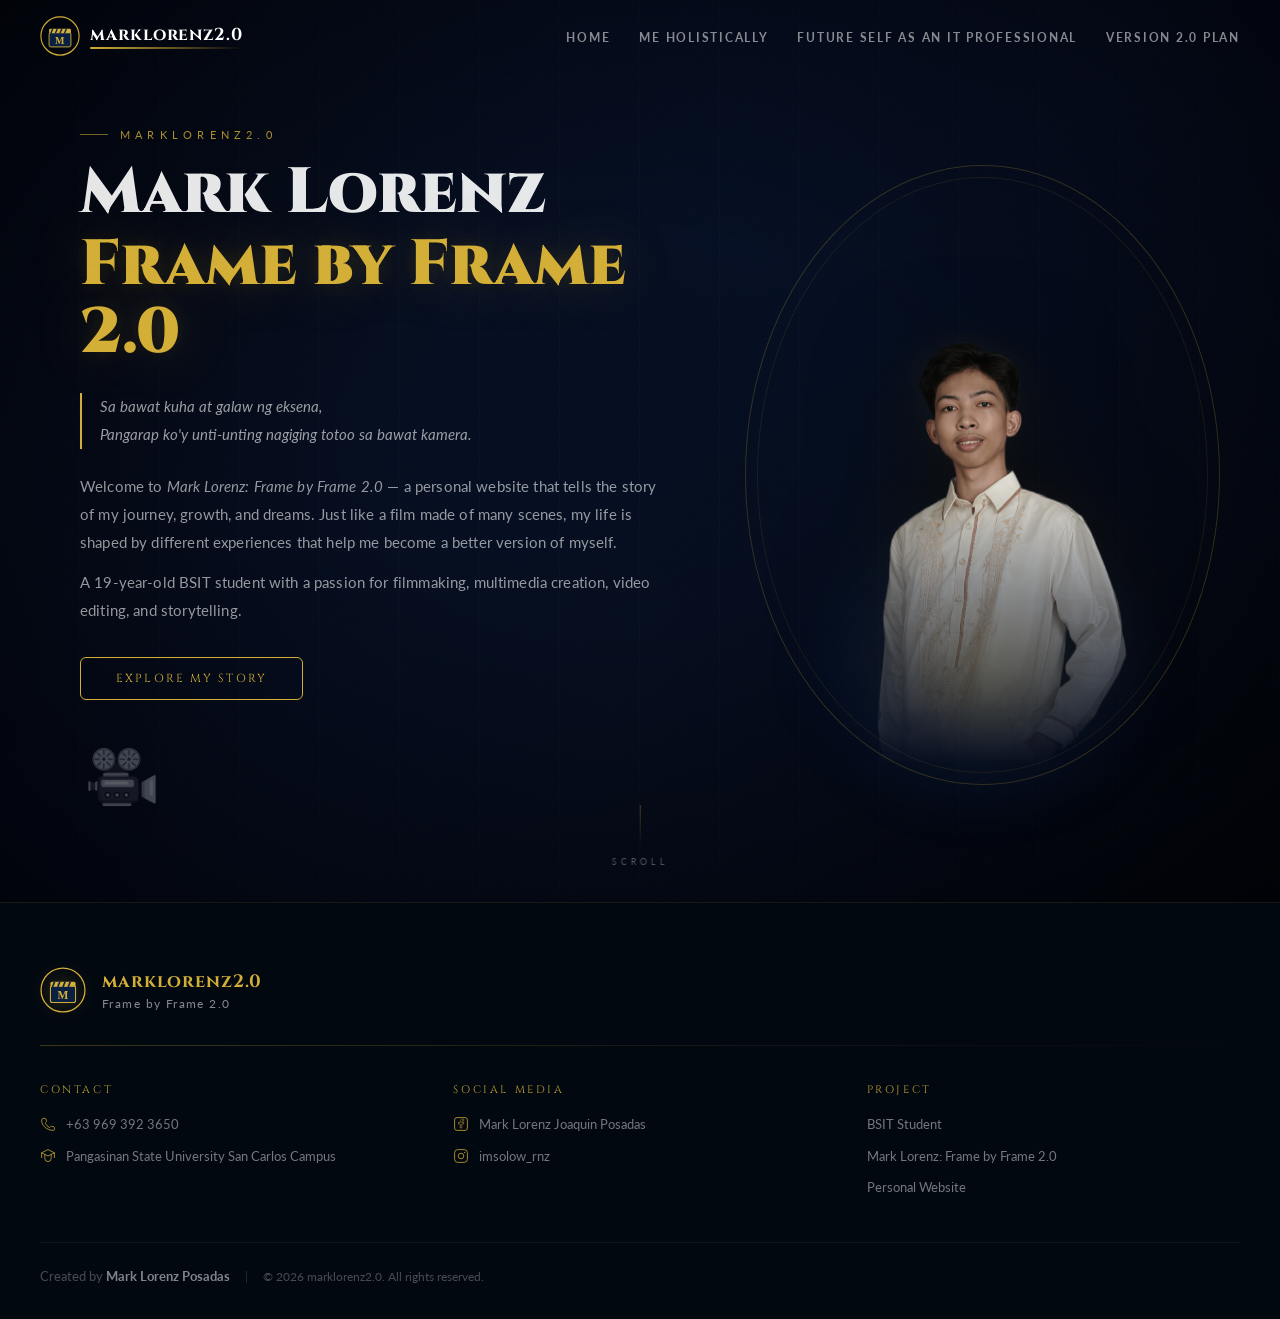
==== commit f43790ee: "Add files via upload" ====
--- a/index.html
+++ b/index.html
@@ -16,26 +16,15 @@
   <header class="header" id="header">
     <div class="header-inner">
 
-      <!-- LOGO
-           ─────────────────────────────────────────────────────
-           To replace: swap the inline SVG below with your own
-           <img src="images/your-logo.png" class="logo-img" />
-           ───────────────────────────────────────────────────── -->
       <a href="#" class="logo" aria-label="marklorenz2.0 home">
-        <!-- Custom M + clapperboard SVG logo (built-in, no file needed) -->
         <svg class="logo-svg" viewBox="0 0 44 44" fill="none" xmlns="http://www.w3.org/2000/svg" aria-hidden="true">
-          <!-- Outer circle -->
           <circle cx="22" cy="22" r="21" stroke="#D4AF37" stroke-width="1.2"/>
-          <!-- Clapperboard body -->
           <rect x="10" y="18" width="24" height="16" rx="2" fill="#0A1F44" stroke="#D4AF37" stroke-width="1"/>
-          <!-- Clapperboard top bar (clapper) -->
           <rect x="10" y="14" width="24" height="5" rx="1.5" fill="#D4AF37"/>
-          <!-- Clapper diagonal stripes -->
           <line x1="14" y1="14" x2="12" y2="19" stroke="#0A1F44" stroke-width="1.5"/>
           <line x1="19" y1="14" x2="17" y2="19" stroke="#0A1F44" stroke-width="1.5"/>
           <line x1="24" y1="14" x2="22" y2="19" stroke="#0A1F44" stroke-width="1.5"/>
           <line x1="29" y1="14" x2="27" y2="19" stroke="#0A1F44" stroke-width="1.5"/>
-          <!-- Letter M in clapperboard body -->
           <text x="22" y="31" text-anchor="middle"
                 font-family="Georgia, serif" font-size="11" font-weight="700"
                 fill="#D4AF37" letter-spacing="0.5">M</text>
@@ -113,13 +102,7 @@
 
       </div>
 
-      <!-- Right: profile photo
-           ═══════════════════════════════════════════════
-           PROFILE PHOTO
-           To replace: change src to your own image path.
-           Keep id="profile-photo" for JS reference.
-           Recommended: PNG, transparent bg, 600×800 px
-           ═══════════════════════════════════════════════ -->
+      <!-- Right: profile photo -->
       <div class="hero-portrait-wrap">
         <div class="portrait-glow"    aria-hidden="true"></div>
         <div class="portrait-ring-1"  aria-hidden="true"></div>
@@ -181,26 +164,19 @@
       <!-- Divider -->
       <div class="footer-divider"></div>
 
-      <!-- Contact & Social
-           ═══════════════════════════════════════════════════════
-           PLACEHOLDERS — replace each value with your real info:
-             data-value="..." → displayed text / link label
-             href="..."       → actual URL or tel: / mailto:
-           ═══════════════════════════════════════════════════════ -->
+      <!-- Contact & Social -->
       <div class="footer-grid">
 
         <div class="footer-col">
           <p class="footer-col-title">Contact</p>
           <ul class="footer-list">
             <li>
-              <!-- PHONE: replace +63 000 000 0000 with your number -->
               <a href="tel:+63 969 392 3650" class="footer-link" id="footer-phone">
                 <svg viewBox="0 0 20 20" fill="none" class="f-icon"><path d="M3 4a1 1 0 011-1h2.5a1 1 0 01.97.757l.7 2.8a1 1 0 01-.274.985L6.5 8.914a11.042 11.042 0 005.586 5.586l1.372-1.396a1 1 0 01.985-.274l2.8.7A1 1 0 0118 14.5V17a1 1 0 01-1 1C8.163 18 2 11.837 2 5a1 1 0 011-1z" stroke="#D4AF37" stroke-width="1.2"/></svg>
                 +63 969 392 3650
               </a>
             </li>
             <li>
-              <!-- UNIVERSITY: replace # with your university's official URL -->
               <a href="https://www.facebook.com/prpiopsuscc" class="footer-link" id="footer-university" target="_blank" rel="noopener">
                 <svg viewBox="0 0 20 20" fill="none" class="f-icon"><path d="M10 2L2 6l8 4 8-4-8-4z" stroke="#D4AF37" stroke-width="1.2"/><path d="M2 6v6M18 6v6M6 8v5a4 4 0 008 0V8" stroke="#D4AF37" stroke-width="1.2" stroke-linecap="round"/></svg>
                 Pangasinan State University San Carlos Campus
@@ -213,14 +189,12 @@
           <p class="footer-col-title">Social Media</p>
           <ul class="footer-list">
             <li>
-              <!-- FACEBOOK: replace # with your Facebook profile URL -->
               <a href="https://www.facebook.com/share/1FtkDCBoAe/" class="footer-link" id="footer-facebook" target="_blank" rel="noopener">
                 <svg viewBox="0 0 20 20" fill="none" class="f-icon"><rect x="2" y="2" width="16" height="16" rx="3" stroke="#D4AF37" stroke-width="1.2"/><path d="M11 10h2l.5-2H11V7c0-.5.2-1 1-1h1.5V4S12.8 4 11.8 4C9.9 4 9 5.1 9 7v1H7v2h2v5h2v-5z" stroke="#D4AF37" stroke-width="0.8" fill="none"/></svg>
                 Mark Lorenz Joaquin Posadas
               </a>
             </li>
             <li>
-              <!-- INSTAGRAM: replace # with your Instagram profile URL -->
               <a href="https://www.instagram.com/imsolow_rnz?igsh=MTR1YjRqc3RxeHB3Mg==" class="footer-link" id="footer-instagram" target="_blank" rel="noopener">
                 <svg viewBox="0 0 20 20" fill="none" class="f-icon"><rect x="2" y="2" width="16" height="16" rx="4" stroke="#D4AF37" stroke-width="1.2"/><circle cx="10" cy="10" r="3.5" stroke="#D4AF37" stroke-width="1.2"/><circle cx="14.5" cy="5.5" r="0.8" fill="#D4AF37"/></svg>
                 imsolow_rnz
@@ -325,8 +299,7 @@
   </div><!-- /.gallery-overlay -->
 
   <!-- ============================================================
-       CINEMATIC QUOTE BUBBLE (updated: appears at click location)
-       JS positions this directly; no full-screen overlay wrapper.
+       CINEMATIC QUOTE BUBBLE
        ============================================================ -->
   <div class="quote-bubble" id="quoteBubble" role="tooltip" aria-hidden="true">
     <span class="quote-icon" aria-hidden="true">&ldquo;</span>
--- a/style.css
+++ b/style.css
@@ -1,7 +1,6 @@
 /* ================================================================
-   MARK LORENZ: FRAME BY FRAME 2.0 — style.css
-   Cinematic | Minimal | Modern | Performance-optimized
-   All animations use only transform + opacity (GPU composited).
+   MARK LORENZ: FRAME BY FRAME 2.0 — style.css (Enhanced)
+   Cinematic | Refined | Modern | Professional Portfolio
    ================================================================ */
 
 /* ── DESIGN TOKENS ──────────────────────────────────────────── */
@@ -12,14 +11,16 @@
   --black:        #000000;
   --white:        #FFFFFF;
   --gold:         #D4AF37;
+  --gold-light:   #e8c84a;
   --gold-dim:     rgba(212,175,55,0.35);
   --gold-faint:   rgba(212,175,55,0.08);
 
-  --text-main:    rgba(255,255,255,0.88);
-  --text-muted:   rgba(255,255,255,0.55);
-  --text-dark:    #1a1a2e;
-
-  --header-h:     68px;
+  --text-main:    rgba(255,255,255,0.90);
+  --text-muted:   rgba(255,255,255,0.52);
+  --text-dark:    #18183a;
+  --text-body:    #3a3a58;
+
+  --header-h:     72px;
 
   /* Easing curves */
   --ease-out:     cubic-bezier(0.22, 1, 0.36, 1);
@@ -32,6 +33,23 @@
 
   --font-display: 'Cinzel', Georgia, serif;
   --font-body:    'Lato', system-ui, sans-serif;
+
+  /* Refined spacing scale */
+  --space-xs:  0.375rem;
+  --space-sm:  0.75rem;
+  --space-md:  1.25rem;
+  --space-lg:  2rem;
+  --space-xl:  3.5rem;
+
+  /* Radius */
+  --radius-sm: 6px;
+  --radius-md: 10px;
+  --radius-lg: 16px;
+
+  /* Shadows */
+  --shadow-card: 0 4px 24px rgba(0,0,0,0.12), 0 1px 4px rgba(0,0,0,0.08);
+  --shadow-card-hover: 0 12px 40px rgba(10,31,68,0.18), 0 2px 8px rgba(0,0,0,0.1);
+  --shadow-gold: 0 0 28px rgba(212,175,55,0.28);
 }
 
 /* ── RESET ──────────────────────────────────────────────────── */
@@ -50,6 +68,10 @@
 button { cursor: pointer; border: none; background: none; font-family: inherit; color: inherit; }
 img, svg { display: block; max-width: 100%; }
 blockquote { border: none; margin: 0; padding: 0; }
+/* Remove blue highlight globally*/
+* {
+  -webkit-tap-highlight-color: transparent;
+}
 
 
 /* ================================================================
@@ -63,23 +85,24 @@
   padding: 0 2rem;
   display: flex;
   align-items: center;
-  /* Starts transparent; JS adds .scrolled */
   background: transparent;
   transition: background var(--t-med) var(--ease-in-out),
-              border-color var(--t-med) var(--ease-in-out);
+              border-color var(--t-med) var(--ease-in-out),
+              box-shadow var(--t-med) var(--ease-in-out);
   border-bottom: 1px solid transparent;
   will-change: background;
 }
 .header.scrolled {
-  background: rgba(5, 10, 22, 0.96);
-  border-bottom-color: var(--gold-dim);
-  backdrop-filter: blur(12px);
-  -webkit-backdrop-filter: blur(12px);
+  background: rgba(4, 9, 20, 0.97);
+  border-bottom-color: rgba(212,175,55,0.14);
+  backdrop-filter: blur(20px);
+  -webkit-backdrop-filter: blur(20px);
+  box-shadow: 0 1px 32px rgba(0,0,0,0.45);
 }
 
 .header-inner {
   width: 100%;
-  max-width: 1160px;
+  max-width: 1200px;
   margin: 0 auto;
   display: flex;
   align-items: center;
@@ -91,29 +114,30 @@
 .logo {
   display: flex;
   align-items: center;
-  gap: 0.6rem;
+  gap: 0.65rem;
   user-select: none;
   flex-shrink: 0;
 }
 .logo-svg {
-  width: 38px;
-  height: 38px;
+  width: 40px;
+  height: 40px;
   flex-shrink: 0;
-  /* Subtle glow on hover — GPU only (filter is composited) */
-  transition: filter var(--t-fast) var(--ease-out);
-  will-change: filter;
+  transition: filter var(--t-fast) var(--ease-out),
+              transform var(--t-fast) var(--ease-out);
+  will-change: filter, transform;
 }
 .logo:hover .logo-svg {
-  filter: drop-shadow(0 0 8px rgba(212,175,55,0.6));
+  filter: drop-shadow(0 0 10px rgba(212,175,55,0.65));
+  transform: scale(1.05);
 }
 .logo-text {
   font-family: var(--font-display);
-  font-size: 1.05rem;
+  font-size: 1.08rem;
   font-weight: 700;
   color: var(--white);
-  letter-spacing: 0.04em;
+  letter-spacing: 0.05em;
   position: relative;
-  padding-bottom: 2px;
+  padding-bottom: 3px;
   white-space: nowrap;
 }
 .logo-text::after {
@@ -121,7 +145,7 @@
   position: absolute;
   bottom: 0; left: 0;
   width: 100%; height: 1.5px;
-  background: var(--gold);
+  background: linear-gradient(90deg, var(--gold), transparent);
   border-radius: 1px;
   transform: scaleX(1);
   transform-origin: left;
@@ -131,15 +155,15 @@
 .nav ul {
   display: flex;
   align-items: center;
-  gap: 1.6rem;
+  gap: 1.8rem;
 }
 .nav-link {
-  font-size: 0.76rem;
+  font-size: 0.73rem;
   font-weight: 700;
-  letter-spacing: 0.14em;
+  letter-spacing: 0.15em;
   text-transform: uppercase;
   color: var(--text-muted);
-  padding: 4px 0;
+  padding: 6px 0;
   position: relative;
   transition: color var(--t-fast) var(--ease-out);
 }
@@ -148,11 +172,11 @@
   position: absolute;
   bottom: 0; left: 0;
   width: 100%; height: 1.5px;
-  background: var(--gold);
+  background: linear-gradient(90deg, var(--gold), var(--gold-light));
   border-radius: 1px;
   transform: scaleX(0);
   transform-origin: left center;
-  transition: transform var(--t-fast) var(--ease-out);
+  transition: transform var(--t-med) var(--ease-out);
   will-change: transform;
 }
 .nav-link:hover { color: var(--gold); }
@@ -163,15 +187,14 @@
   display: none;
   flex-direction: column;
   gap: 5px;
-  padding: 9px 10px;
+  padding: 10px 11px;
   z-index: 1001;
-  /* Stable background — never disappears on scroll/footer */
-  background: rgba(5, 15, 34, 0.85);
-  border: 1px solid rgba(212, 175, 55, 0.28);
-  border-radius: 6px;
-  backdrop-filter: blur(12px);
-  -webkit-backdrop-filter: blur(12px);
-  box-shadow: 0 2px 16px rgba(0,0,0,0.45), inset 0 1px 0 rgba(212,175,55,0.12);
+  background: rgba(5, 15, 34, 0.88);
+  border: 1px solid rgba(212, 175, 55, 0.24);
+  border-radius: var(--radius-sm);
+  backdrop-filter: blur(14px);
+  -webkit-backdrop-filter: blur(14px);
+  box-shadow: 0 2px 20px rgba(0,0,0,0.4), inset 0 1px 0 rgba(212,175,55,0.10);
   transition:
     background   var(--t-fast) var(--ease-out),
     border-color var(--t-fast) var(--ease-out),
@@ -179,18 +202,18 @@
   position: relative;
 }
 .hamburger:hover {
-  background: rgba(10, 25, 56, 0.95);
+  background: rgba(10, 25, 56, 0.96);
+  border-color: rgba(212, 175, 55, 0.5);
+  box-shadow: 0 0 20px rgba(212,175,55,0.18), 0 2px 16px rgba(0,0,0,0.5), inset 0 1px 0 rgba(212,175,55,0.16);
+}
+.hamburger.open {
+  background: rgba(10, 25, 56, 0.98);
   border-color: rgba(212, 175, 55, 0.55);
-  box-shadow: 0 0 18px rgba(212,175,55,0.2), 0 2px 16px rgba(0,0,0,0.5), inset 0 1px 0 rgba(212,175,55,0.18);
-}
-.hamburger.open {
-  background: rgba(10, 25, 56, 0.97);
-  border-color: rgba(212, 175, 55, 0.6);
 }
 .hamburger span {
   display: block;
   width: 22px; height: 1.5px;
-  background: rgba(255,255,255,0.9);
+  background: rgba(255,255,255,0.88);
   border-radius: 2px;
   transform-origin: center;
   transition: transform var(--t-med) var(--ease-out),
@@ -217,7 +240,6 @@
   overflow: hidden;
 }
 
-/* Animated canvas background */
 .hero-canvas {
   position: absolute;
   inset: 0;
@@ -226,7 +248,6 @@
   display: block;
 }
 
-/* Gradient overlay — dark cinematic, desaturated navy, near-black */
 .hero-overlay {
   position: absolute;
   inset: 0;
@@ -234,15 +255,15 @@
   background:
     linear-gradient(
       112deg,
-      rgba(3,  8, 18, 0.96) 0%,
-      rgba(5, 12, 28, 0.88) 35%,
-      rgba(4, 10, 22, 0.72) 65%,
-      rgba(2,  5, 12, 0.55) 100%
+      rgba(3, 8, 18, 0.97) 0%,
+      rgba(5, 12, 28, 0.90) 35%,
+      rgba(4, 10, 22, 0.74) 65%,
+      rgba(2, 5, 12, 0.56) 100%
     );
   pointer-events: none;
 }
 
-/* Layer 1 — vertical film-strip lines (neutral, barely visible) */
+/* Vertical film-strip lines */
 .hero::before {
   content: '';
   position: absolute;
@@ -252,11 +273,11 @@
   background-image: repeating-linear-gradient(
     90deg,
     transparent 0, transparent 79px,
-    rgba(180, 180, 200, 0.016) 79px, rgba(180, 180, 200, 0.016) 80px
+    rgba(180, 180, 200, 0.014) 79px, rgba(180, 180, 200, 0.014) 80px
   );
 }
 
-/* Layer 2 — dark cinematic texture: grain + deep vignette */
+/* Cinematic vignette + grain */
 .hero::after {
   content: '';
   position: absolute;
@@ -264,165 +285,181 @@
   z-index: 2;
   pointer-events: none;
   background-image:
-    /* Deep edge vignette — heavy, pulls corners to near-black */
     radial-gradient(ellipse at 50% 48%,
-      transparent 28%,
-      rgba(0, 0, 4, 0.72) 100%
+      transparent 30%,
+      rgba(0, 0, 4, 0.68) 100%
     ),
-    /* Subtle wall grain — horizontal scan lines at very low opacity */
     repeating-linear-gradient(
       0deg,
       transparent 0px,
       transparent 3px,
-      rgba(255, 255, 255, 0.006) 3px,
-      rgba(255, 255, 255, 0.006) 4px
+      rgba(255, 255, 255, 0.005) 3px,
+      rgba(255, 255, 255, 0.005) 4px
     ),
-    /* Fine diagonal weave — mimics film grain texture */
     repeating-linear-gradient(
       52deg,
       transparent 0px,
       transparent 2px,
-      rgba(255, 255, 255, 0.007) 2px,
-      rgba(255, 255, 255, 0.007) 3px
-    ),
-    repeating-linear-gradient(
-      -52deg,
-      transparent 0px,
-      transparent 2px,
-      rgba(255, 255, 255, 0.005) 2px,
-      rgba(255, 255, 255, 0.005) 3px
+      rgba(255, 255, 255, 0.006) 2px,
+      rgba(255, 255, 255, 0.006) 3px
     );
 }
-
 
 /* Hero content wrapper */
 .hero-content {
   position: relative;
   z-index: 3;
   width: 100%;
-  max-width: 1160px;
-  padding: calc(var(--header-h) + 3rem) 2rem 4rem;
+  max-width: 1200px;
+  padding: calc(var(--header-h) + 3.5rem) 2.5rem 5rem;
   display: grid;
   grid-template-columns: 1fr auto;
   align-items: center;
-  gap: 3rem;
-  /* GPU-composited entrance */
+  gap: 3.5rem;
   animation: fadeUp var(--t-slow) var(--ease-out) both;
-  will-change: transform, opacity;
 }
 
 /* ── Hero text ─────────────────────────────────────────────── */
-.hero-text { max-width: 560px; }
+.hero-text { max-width: 580px; }
 
 .hero-eyebrow {
-  font-size: 0.7rem;
-  letter-spacing: 0.42em;
+  font-size: 0.68rem;
+  letter-spacing: 0.48em;
   text-transform: uppercase;
   color: var(--gold);
-  margin-bottom: 1.1rem;
-  opacity: 0.85;
-}
+  margin-bottom: 1.2rem;
+  opacity: 0.80;
+  display: flex;
+  align-items: center;
+  gap: 0.75rem;
+}
+.hero-eyebrow::before {
+  content: '';
+  display: inline-block;
+  width: 28px; height: 1.5px;
+  background: var(--gold);
+  border-radius: 1px;
+  opacity: 0.7;
+}
+
 .hero-title {
   font-family: var(--font-display);
-  font-size: clamp(2rem, 5vw, 4rem);
+  font-size: clamp(2.1rem, 5vw, 4.2rem);
   font-weight: 900;
-  line-height: 1.08;
-  margin-bottom: 1.4rem;
+  line-height: 1.06;
+  margin-bottom: 1.6rem;
   display: flex;
   flex-direction: column;
-  gap: 0.22rem;
+  gap: 0.25rem;
 }
 .hero-title .gold {
   color: var(--gold);
-  text-shadow: 0 0 40px rgba(212,175,55,0.28);
+  text-shadow:
+    0 0 60px rgba(212,175,55,0.22),
+    0 0 20px rgba(212,175,55,0.12);
 }
 .hero-motto {
   font-style: italic;
-  font-size: 0.97rem;
-  line-height: 1.75;
-  color: rgba(255,255,255,0.65);
+  font-size: 0.96rem;
+  line-height: 1.82;
+  color: rgba(255,255,255,0.60);
   border-left: 2px solid var(--gold);
-  padding-left: 1rem;
-  margin-bottom: 1.3rem;
+  padding-left: 1.1rem;
+  margin-bottom: 1.5rem;
+  position: relative;
 }
 .hero-intro {
-  font-size: 0.9rem;
-  line-height: 1.85;
-  color: rgba(255,255,255,0.62);
-  margin-bottom: 0.7rem;
+  font-size: 0.92rem;
+  line-height: 1.90;
+  color: rgba(255,255,255,0.58);
+  margin-bottom: 0.75rem;
+  letter-spacing: 0.01em;
 }
 .hero-cta-row {
   display: flex;
   flex-wrap: wrap;
-  gap: 0.8rem;
-  margin-top: 1.8rem;
-}
-
-/* Buttons */
+  gap: 0.9rem;
+  margin-top: 2rem;
+}
+
+/* ── Buttons ───────────────────────────────────────────────── */
 .btn-primary,
 .btn-outline {
   font-family: var(--font-display);
-  font-size: 0.74rem;
-  letter-spacing: 0.16em;
+  font-size: 0.73rem;
+  letter-spacing: 0.18em;
   text-transform: uppercase;
-  padding: 0.72rem 2rem;
-  border-radius: 2px;
+  padding: 0.82rem 2.2rem;
+  border-radius: var(--radius-sm);
   transition:
     background  var(--t-fast) var(--ease-out),
     color       var(--t-fast) var(--ease-out),
     box-shadow  var(--t-fast) var(--ease-out),
-    transform   var(--t-fast) var(--ease-out);
+    transform   var(--t-fast) var(--ease-out),
+    border-color var(--t-fast) var(--ease-out);
   will-change: transform;
+  position: relative;
+  overflow: hidden;
 }
 .btn-primary {
   background: transparent;
   color: var(--gold);
-  border: 2px solid var(--gold);
+  border: 1.5px solid var(--gold);
+}
+.btn-primary::before {
+  content: '';
+  position: absolute;
+  inset: 0;
+  background: var(--gold);
+  transform: translateX(-105%);
+  transition: transform var(--t-med) var(--ease-out);
+  z-index: -1;
 }
 .btn-primary:hover {
-  background: var(--gold);
-  color: var(--black);
-  box-shadow: 0 0 24px rgba(212,175,55,0.35);
+  color: #050f22;
+  border-color: var(--gold-light);
+  box-shadow: 0 0 30px rgba(212,175,55,0.32), 0 4px 16px rgba(0,0,0,0.3);
   transform: translateY(-2px);
 }
+.btn-primary:hover::before { transform: translateX(0); }
 .btn-outline {
   background: transparent;
   color: var(--text-muted);
-  border: 1px solid rgba(255,255,255,0.22);
+  border: 1px solid rgba(255,255,255,0.18);
 }
 .btn-outline:hover {
   border-color: var(--gold-dim);
   color: var(--gold);
   transform: translateY(-2px);
+  box-shadow: 0 4px 16px rgba(0,0,0,0.25);
 }
 
 /* ── Profile portrait ──────────────────────────────────────── */
 .hero-portrait-wrap {
   position: relative;
-  width: clamp(280px, 35vw, 450px); /* responsive: grows on larger screens */
-  aspect-ratio: 3 / 4; /* keeps half-body portrait ratio */
+  width: clamp(280px, 34vw, 440px);
+  aspect-ratio: 3 / 4;
   display: flex;
   align-items: flex-end;
   justify-content: center;
   flex-shrink: 0;
 }
 
-/* Ambient glow beneath portrait */
 .portrait-glow {
   position: absolute;
   bottom: -10%;
   left: 50%;
   transform: translateX(-50%);
-  width: 80%;
-  height: 50%;
+  width: 85%;
+  height: 55%;
   background: radial-gradient(ellipse at center,
-    rgba(212,175,55,0.18) 0%,
-    transparent 70%);
+    rgba(212,175,55,0.16) 0%,
+    rgba(30, 80, 180, 0.10) 45%,
+    transparent 72%);
   pointer-events: none;
-  filter: blur(18px);
-}
-
-/* Two concentric rings — pure CSS, GPU-rotated */
+  filter: blur(22px);
+}
+
 .portrait-ring-1,
 .portrait-ring-2 {
   position: absolute;
@@ -431,17 +468,16 @@
   will-change: transform;
 }
 .portrait-ring-1 {
-  inset: -18px;
-  border: 1px solid rgba(212,175,55,0.28);
-  animation: ringSpin 18s linear infinite;
+  inset: -20px;
+  border: 1px solid rgba(212,175,55,0.22);
+  animation: ringSpin 20s linear infinite;
 }
 .portrait-ring-2 {
   inset: -8px;
-  border: 1px solid rgba(212,175,55,0.12);
-  animation: ringSpin 28s linear infinite reverse;
-}
-
-/* Profile photo */
+  border: 1px solid rgba(212,175,55,0.10);
+  animation: ringSpin 32s linear infinite reverse;
+}
+
 .hero-portrait {
   position: relative;
   z-index: 2;
@@ -449,58 +485,57 @@
   height: 100%;
   object-fit: contain;
   object-position: bottom center;
-  /* Feathered bottom blend: mask fades image into the background */
   -webkit-mask-image: linear-gradient(
     to bottom,
     black 0%,
-    black 55%,
-    rgba(0,0,0,0.6) 72%,
+    black 52%,
+    rgba(0,0,0,0.55) 72%,
     transparent 100%
   );
   mask-image: linear-gradient(
     to bottom,
     black 0%,
-    black 55%,
-    rgba(0,0,0,0.6) 72%,
+    black 52%,
+    rgba(0,0,0,0.55) 72%,
     transparent 100%
   );
-  filter: drop-shadow(0 24px 48px rgba(0,0,0,0.7))
-          drop-shadow(0  4px 16px rgba(212,175,55,0.12));
+  filter: drop-shadow(0 28px 52px rgba(0,0,0,0.72))
+          drop-shadow(0 6px 18px rgba(212,175,55,0.10));
   transition:
     filter    var(--t-med) var(--ease-out),
     transform var(--t-med) var(--ease-out);
   will-change: transform;
 }
 .hero-portrait-wrap:hover .hero-portrait {
-  transform: translateY(-6px);
-  filter: drop-shadow(0 32px 56px rgba(0,0,0,0.75))
-          drop-shadow(0  8px 22px rgba(212,175,55,0.2));
+  transform: translateY(-7px);
+  filter: drop-shadow(0 36px 60px rgba(0,0,0,0.78))
+          drop-shadow(0 10px 26px rgba(212,175,55,0.18));
 }
 
 /* Scroll indicator */
 .scroll-hint {
   position: absolute;
-  bottom: 2rem; left: 50%;
+  bottom: 2.2rem; left: 50%;
   transform: translateX(-50%);
   z-index: 4;
   display: flex;
   flex-direction: column;
   align-items: center;
-  gap: 0.4rem;
-  opacity: 0.38;
+  gap: 0.45rem;
+  opacity: 0.35;
   pointer-events: none;
   user-select: none;
 }
 .scroll-line {
   display: block;
-  width: 1px; height: 42px;
+  width: 1px; height: 44px;
   background: linear-gradient(to bottom, var(--gold), transparent);
-  animation: scrollPulse 2.2s var(--ease-in-out) infinite;
+  animation: scrollPulse 2.4s var(--ease-in-out) infinite;
   will-change: opacity, transform;
 }
 .scroll-hint p {
-  font-size: 0.58rem;
-  letter-spacing: 0.38em;
+  font-size: 0.56rem;
+  letter-spacing: 0.42em;
   text-transform: uppercase;
 }
 
@@ -516,9 +551,9 @@
   align-items: center;
   justify-content: center;
   padding: 1.5rem;
-  background: rgba(0,0,0,0.82);
-  backdrop-filter: blur(6px);
-  -webkit-backdrop-filter: blur(6px);
+  background: rgba(0,0,6,0.84);
+  backdrop-filter: blur(8px);
+  -webkit-backdrop-filter: blur(8px);
   opacity: 0;
   visibility: hidden;
   transition:
@@ -541,22 +576,22 @@
 .modal-box {
   background: #ffffff;
   color: var(--text-dark);
-  border-radius: 12px;
+  border-radius: var(--radius-lg);
   border-top: 3px solid var(--gold);
-  max-width: 760px;
+  max-width: 780px;
   width: 100%;
   max-height: 88vh;
   overflow-y: auto;
   overscroll-behavior: contain;
   position: relative;
   box-shadow:
-    0 40px 90px rgba(0,0,0,0.55),
-    0  0   0 1px rgba(212,175,55,0.18);
-  /* Start tiny at the trigger origin */
+    0 48px 100px rgba(0,0,0,0.60),
+    0 0 0 1px rgba(212,175,55,0.12),
+    0 0 60px rgba(212,175,55,0.06);
   transform: scale(0.08);
   opacity: 0;
   transition:
-    transform 0.48s cubic-bezier(0.22, 1, 0.36, 1),
+    transform 0.50s cubic-bezier(0.22, 1, 0.36, 1),
     opacity   0.28s var(--ease-out);
   will-change: transform, opacity;
 }
@@ -564,7 +599,6 @@
   transform: scale(1);
   opacity: 1;
 }
-/* Close: shrink back to origin */
 .modal-overlay.modal-closing .modal-box {
   transform: scale(0.08);
   opacity: 0;
@@ -573,9 +607,8 @@
     opacity   0.22s var(--ease-in-out);
 }
 
-/* Custom scrollbar */
 .modal-box::-webkit-scrollbar { width: 4px; }
-.modal-box::-webkit-scrollbar-track { background: #f4f4f6; }
+.modal-box::-webkit-scrollbar-track { background: #f4f4f8; }
 .modal-box::-webkit-scrollbar-thumb { background: var(--gold); border-radius: 2px; }
 
 /* Close button */
@@ -584,28 +617,31 @@
   top: 1rem;
   float: right;
   margin: 1rem 1rem 0 0;
-  font-size: 1.4rem;
+  font-size: 1.3rem;
   line-height: 1;
-  color: #888;
-  width: 32px; height: 32px;
+  color: #999;
+  width: 34px; height: 34px;
   border-radius: 50%;
   display: flex;
   align-items: center;
   justify-content: center;
+  border: 1px solid transparent;
   transition:
     background var(--t-fast) var(--ease-out),
     color      var(--t-fast) var(--ease-out),
-    transform  var(--t-fast) var(--ease-out);
+    transform  var(--t-fast) var(--ease-out),
+    border-color var(--t-fast) var(--ease-out);
   will-change: transform;
   z-index: 5;
 }
 .modal-close:hover {
   background: var(--gold);
-  color: var(--black);
-  transform: rotate(90deg) scale(1.1);
+  color: #050f22;
+  border-color: var(--gold);
+  transform: rotate(90deg) scale(1.08);
 }
 .modal-body {
-  padding: 0.5rem 2.2rem 2.4rem;
+  padding: 0.5rem 2.4rem 2.8rem;
   clear: both;
 }
 
@@ -614,11 +650,10 @@
    MODAL CONTENT COMPONENTS
    ================================================================ */
 .m-header {
-  margin-bottom: 1.6rem;
-  padding-bottom: 1.2rem;
+  margin-bottom: 1.8rem;
+  padding-bottom: 1.4rem;
   position: relative;
 }
-/* Decorative section title divider */
 .m-header::after {
   content: '';
   position: absolute;
@@ -627,62 +662,60 @@
   background: linear-gradient(
     90deg,
     var(--gold) 0%,
-    rgba(212,175,55,0.35) 40%,
+    rgba(212,175,55,0.28) 45%,
     transparent 100%
   );
 }
-/* Accent bar above the eyebrow */
 .m-eyebrow {
-  font-size: 0.68rem;
-  letter-spacing: 0.34em;
+  font-size: 0.66rem;
+  letter-spacing: 0.38em;
   text-transform: uppercase;
   color: var(--gold);
-  margin-bottom: 0.55rem;
+  margin-bottom: 0.6rem;
   display: flex;
   align-items: center;
-  gap: 0.6rem;
+  gap: 0.65rem;
+  font-weight: 700;
 }
 .m-eyebrow::before {
   content: '';
   display: inline-block;
-  width: 24px; height: 2px;
+  width: 22px; height: 2px;
   background: var(--gold);
   border-radius: 1px;
   flex-shrink: 0;
 }
 .m-title {
   font-family: var(--font-display);
-  font-size: clamp(1.3rem, 3.5vw, 1.9rem);
+  font-size: clamp(1.35rem, 3.5vw, 2rem);
   font-weight: 700;
   color: var(--blue);
-  line-height: 1.2;
+  line-height: 1.18;
 }
 
 /* Cards */
 .m-card {
-  background: linear-gradient(135deg,
-    #f8f9ff 0%,
-    #f2f4fb 50%,
-    #eef0fa 100%
+  background: linear-gradient(140deg,
+    #f9faff 0%,
+    #f4f6fc 55%,
+    #edf0fa 100%
   );
   border-left: 3px solid var(--gold);
-  border-radius: 0 8px 8px 0;
-  padding: 1.1rem 1.3rem;
+  border-radius: 0 var(--radius-md) var(--radius-md) 0;
+  padding: 1.2rem 1.4rem;
   margin-bottom: 1.1rem;
   opacity: 0;
-  transform: translateY(12px);
+  transform: translateY(14px);
   animation: fadeUp var(--t-med) var(--ease-out) both;
   will-change: transform, opacity;
   transition: box-shadow var(--t-fast) var(--ease-out),
               transform  var(--t-fast) var(--ease-out);
   position: relative;
   overflow: hidden;
-  /* Subtle inner top glow line */
   box-shadow:
-    inset 0 1px 0 rgba(212,175,55,0.15),
-    0 1px 4px rgba(0,0,0,0.05);
-}
-/* Subtle film-grain texture overlay */
+    0 2px 8px rgba(0,0,0,0.05),
+    inset 0 1px 0 rgba(255,255,255,0.9);
+}
 .m-card::before {
   content: '';
   position: absolute;
@@ -691,91 +724,95 @@
     0deg,
     transparent 0px,
     transparent 3px,
-    rgba(10, 31, 68, 0.018) 3px,
-    rgba(10, 31, 68, 0.018) 4px
+    rgba(10, 31, 68, 0.015) 3px,
+    rgba(10, 31, 68, 0.015) 4px
   );
   pointer-events: none;
   border-radius: inherit;
 }
-/* Decorative gold corner accent */
 .m-card::after {
   content: '';
   position: absolute;
   top: 0; right: 0;
-  width: 42px; height: 42px;
-  background: linear-gradient(225deg, rgba(212,175,55,0.1) 0%, transparent 65%);
+  width: 50px; height: 50px;
+  background: linear-gradient(225deg, rgba(212,175,55,0.08) 0%, transparent 68%);
   pointer-events: none;
 }
 .m-card:nth-child(1) { animation-delay: 0.04s; }
 .m-card:nth-child(2) { animation-delay: 0.10s; }
-.m-card:nth-child(3) { animation-delay: 0.16s; }
-.m-card:nth-child(4) { animation-delay: 0.22s; }
-.m-card:nth-child(5) { animation-delay: 0.28s; }
-.m-card:nth-child(6) { animation-delay: 0.34s; }
+.m-card:nth-child(3) { animation-delay: 0.17s; }
+.m-card:nth-child(4) { animation-delay: 0.24s; }
+.m-card:nth-child(5) { animation-delay: 0.31s; }
+.m-card:nth-child(6) { animation-delay: 0.38s; }
 .m-card:hover {
   box-shadow:
-    inset 0 1px 0 rgba(212,175,55,0.25),
-    4px 8px 28px rgba(10,31,68,0.13),
-    0 0 0 1px rgba(212,175,55,0.12);
-  transform: translateX(4px);
+    0 8px 32px rgba(10,31,68,0.12),
+    0 2px 8px rgba(0,0,0,0.07),
+    inset 0 1px 0 rgba(255,255,255,0.95);
+  transform: translateX(5px);
 }
 .m-card h3 {
   font-family: var(--font-display);
-  font-size: 0.88rem;
+  font-size: 0.85rem;
   color: var(--blue);
-  margin-bottom: 0.55rem;
-  letter-spacing: 0.02em;
+  margin-bottom: 0.6rem;
+  letter-spacing: 0.03em;
+  font-weight: 700;
 }
 .m-card p {
-  font-size: 0.9rem;
-  line-height: 1.8;
-  color: #454558;
+  font-size: 0.91rem;
+  line-height: 1.85;
+  color: #484864;
 }
 
 /* Skill bars */
-.skill-bar-wrap { margin-bottom: 0.9rem; }
+.skill-bar-wrap { margin-bottom: 1rem; }
 .skill-bar-label {
   display: flex;
   justify-content: space-between;
   font-size: 0.78rem;
   font-weight: 700;
   color: var(--blue);
-  margin-bottom: 0.28rem;
+  margin-bottom: 0.3rem;
+  letter-spacing: 0.02em;
 }
 .skill-bar-track {
   height: 6px;
-  background: #e0e3ed;
-  border-radius: 3px;
+  background: #dde1f0;
+  border-radius: 4px;
   overflow: hidden;
 }
 .skill-bar-fill {
   height: 100%;
-  background: linear-gradient(90deg, var(--blue) 0%, var(--gold) 100%);
-  border-radius: 3px;
+  background: linear-gradient(90deg, var(--blue) 0%, #2255a0 40%, var(--gold) 100%);
+  border-radius: 4px;
   width: 0;
-  transition: width 1.15s cubic-bezier(0.22, 1, 0.36, 1);
+  transition: width 1.2s cubic-bezier(0.22, 1, 0.36, 1);
   will-change: width;
+  box-shadow: 0 0 8px rgba(212,175,55,0.35);
 }
 
 /* Letter */
 .letter-box {
   background: #fffdf0;
-  border: 1px solid rgba(212,175,55,0.3);
+  border: 1px solid rgba(212,175,55,0.26);
   border-top: 3px solid var(--gold);
-  border-radius: 6px;
-  padding: 1.6rem;
+  border-radius: var(--radius-md);
+  padding: 1.8rem;
   font-style: italic;
-  line-height: 1.95;
-  color: #3a3a4a;
+  line-height: 2.0;
+  color: #40405a;
   white-space: pre-line;
   font-size: 0.9rem;
+  box-shadow: inset 0 0 30px rgba(212,175,55,0.03);
 }
 .letter-sign {
-  margin-top: 0.8rem;
+  margin-top: 0.9rem;
   font-style: normal;
   font-weight: 700;
   color: var(--blue);
   display: block;
+  letter-spacing: 0.02em;
 }
 
 
@@ -784,118 +821,121 @@
    ================================================================ */
 .footer {
   background: #020810;
-  border-top: 1px solid rgba(212,175,55,0.14);
-  padding: 3.5rem 2rem 2rem;
+  border-top: 1px solid rgba(212,175,55,0.10);
+  padding: 4rem 2.5rem 2.2rem;
 }
 .footer-inner {
-  max-width: 1160px;
+  max-width: 1200px;
   margin: 0 auto;
 }
 
-/* Brand row */
 .footer-brand {
   display: flex;
   align-items: center;
-  gap: 0.9rem;
-  margin-bottom: 1.8rem;
+  gap: 1rem;
+  margin-bottom: 2rem;
 }
 .footer-logo-svg {
-  width: 44px;
-  height: 44px;
+  width: 46px;
+  height: 46px;
   flex-shrink: 0;
+  filter: drop-shadow(0 0 8px rgba(212,175,55,0.2));
 }
 .footer-name {
   font-family: var(--font-display);
-  font-size: 1.1rem;
+  font-size: 1.12rem;
   font-weight: 700;
   color: var(--gold);
-  letter-spacing: 0.04em;
+  letter-spacing: 0.05em;
 }
 .footer-tagline {
-  font-size: 0.75rem;
+  font-size: 0.74rem;
   color: var(--text-muted);
-  letter-spacing: 0.1em;
-  margin-top: 0.1rem;
-}
-
-/* Divider */
+  letter-spacing: 0.12em;
+  margin-top: 0.12rem;
+}
+
 .footer-divider {
   height: 1px;
-  background: linear-gradient(90deg, var(--gold-dim), transparent);
-  margin-bottom: 2rem;
-}
-
-/* Grid */
+  background: linear-gradient(90deg,
+    rgba(212,175,55,0.28) 0%,
+    rgba(212,175,55,0.10) 50%,
+    transparent 100%);
+  margin-bottom: 2.2rem;
+}
+
 .footer-grid {
   display: grid;
   grid-template-columns: repeat(3, 1fr);
-  gap: 2rem;
-  margin-bottom: 2.5rem;
+  gap: 2.5rem;
+  margin-bottom: 2.8rem;
 }
 .footer-col-title {
   font-family: var(--font-display);
-  font-size: 0.7rem;
-  letter-spacing: 0.2em;
+  font-size: 0.68rem;
+  letter-spacing: 0.24em;
   text-transform: uppercase;
   color: var(--gold);
-  margin-bottom: 1rem;
-}
-.footer-list { display: flex; flex-direction: column; gap: 0.65rem; }
+  margin-bottom: 1.1rem;
+  opacity: 0.9;
+}
+.footer-list { display: flex; flex-direction: column; gap: 0.72rem; }
 
 .footer-link {
   display: flex;
-  align-items: center;
-  gap: 0.55rem;
-  font-size: 0.85rem;
-  color: var(--text-muted);
+  align-items: flex-start;
+  gap: 0.6rem;
+  font-size: 0.84rem;
+  color: rgba(255,255,255,0.45);
   transition: color var(--t-fast) var(--ease-out),
               transform var(--t-fast) var(--ease-out);
   will-change: transform;
+  line-height: 1.5;
 }
 .footer-link:not(.static):hover {
   color: var(--gold);
-  transform: translateX(3px);
+  transform: translateX(4px);
 }
 .footer-link.static { cursor: default; }
 .f-icon {
   width: 16px; height: 16px;
   flex-shrink: 0;
-  opacity: 0.85;
-}
-
-/* Bottom bar */
+  opacity: 0.80;
+  margin-top: 2px;
+}
+
 .footer-bottom {
   display: flex;
   align-items: center;
   gap: 1rem;
-  padding-top: 1.5rem;
-  border-top: 1px solid rgba(255,255,255,0.06);
-  font-size: 0.8rem;
-  color: rgba(255,255,255,0.3);
+  padding-top: 1.6rem;
+  border-top: 1px solid rgba(255,255,255,0.055);
+  font-size: 0.79rem;
+  color: rgba(255,255,255,0.28);
   flex-wrap: wrap;
 }
-.footer-bottom strong { color: rgba(255,255,255,0.55); }
+.footer-bottom strong { color: rgba(255,255,255,0.50); }
 .footer-sep {
   display: block;
   width: 1px; height: 12px;
-  background: rgba(255,255,255,0.15);
-}
-.footer-copy { font-size: 0.75rem; }
+  background: rgba(255,255,255,0.12);
+}
+.footer-copy { font-size: 0.74rem; }
 
 
 /* ================================================================
    KEYFRAMES — transform + opacity only (GPU composited)
    ================================================================ */
 @keyframes navItemIn {
-  from { opacity: 0; transform: translateX(18px); }
+  from { opacity: 0; transform: translateX(20px); }
   to   { opacity: 1; transform: translateX(0); }
 }
 @keyframes fadeUp {
-  from { opacity: 0; transform: translateY(20px); }
+  from { opacity: 0; transform: translateY(22px); }
   to   { opacity: 1; transform: translateY(0); }
 }
 @keyframes scrollPulse {
-  0%, 100% { opacity: 0.2; transform: scaleY(0.7); }
+  0%, 100% { opacity: 0.18; transform: scaleY(0.65); }
   50%       { opacity: 1;   transform: scaleY(1); }
 }
 @keyframes ringSpin {
@@ -906,7 +946,6 @@
 
 /* Hamburger — scroll-away animation when footer is visible */
 .hamburger {
-  /* smooth slide + fade for show/hide */
   transition:
     background      var(--t-fast) var(--ease-out),
     border-color    var(--t-fast) var(--ease-out),
@@ -921,7 +960,6 @@
   pointer-events: none;
 }
 
-/* Nav backdrop — hidden on desktop, shown only via mobile media query */
 .nav-backdrop { display: none; }
 
 
@@ -934,13 +972,16 @@
     grid-template-rows: auto auto;
     text-align: center;
     padding-top: calc(var(--header-h) + 2rem);
+    padding-left: 1.5rem;
+    padding-right: 1.5rem;
   }
   .hero-portrait-wrap {
     order: -1;
-    width: clamp(180px, 48vw, 280px);
+    width: clamp(180px, 48vw, 290px);
     margin: 0 auto;
   }
-  .hero-motto { border-left: none; padding-left: 0; }
+  .hero-eyebrow { justify-content: center; }
+  .hero-motto { border-left: none; padding-left: 0; border-bottom: 1px solid rgba(212,175,55,0.25); padding-bottom: 1rem; }
   .hero-cta-row { justify-content: center; }
   .footer-grid { grid-template-columns: 1fr 1fr; }
 }
@@ -951,14 +992,12 @@
 @media (max-width: 768px) {
   .hamburger { display: flex; }
 
-  /* ── Full-screen dimming backdrop ────────────────────────── */
   .nav-backdrop {
     display: block;
     position: fixed;
-    /* Cover the ENTIRE screen — not relative to header */
     inset: 0;
     z-index: 1050;
-    background: rgba(0, 0, 0, 0.62);
+    background: rgba(0, 0, 0, 0.68);
     opacity: 0;
     visibility: hidden;
     transition:
@@ -972,67 +1011,51 @@
     pointer-events: auto;
   }
 
-  /* ── Side drawer — anchored to full visual viewport ───────── */
   .nav {
     position: fixed;
-    /*
-     * KEY FIX: anchor to the full visual viewport (0 → 0),
-     * NOT relative to the header. This survives browser chrome
-     * collapsing / expanding on scroll. The nav itself has
-     * padding-top to push links below the header visually.
-     */
     top: 0;
     right: 0;
     bottom: 0;
-    left: 30%;
-    /* Let the browser own the height — no calc() tricks */
+    left: 28%;
     height: 100%;
-    background: #020c1e;
-    border-left: 1px solid rgba(212, 175, 55, 0.22);
-    /*
-     * Push content down by the header height + breathing room.
-     * This is purely visual padding — the element itself still
-     * fills the whole viewport height correctly.
-     */
-    padding: calc(var(--header-h) + 1.6rem) 2rem 3rem;
-    /* Slide in from the right */
+    background: linear-gradient(160deg, #020c1e 0%, #030f24 100%);
+    border-left: 1px solid rgba(212, 175, 55, 0.18);
+    padding: calc(var(--header-h) + 1.8rem) 2rem 3rem;
     transform: translateX(100%);
-    transition: transform 0.38s var(--ease-out);
+    transition: transform 0.40s var(--ease-out);
     will-change: transform;
     z-index: 1060;
     overflow-y: auto;
     overscroll-behavior: contain;
     box-shadow:
-      -4px 0 40px rgba(0, 0, 0, 0.75),
-      -1px 0 0 rgba(212, 175, 55, 0.12),
-      inset 0 1px 0 rgba(212, 175, 55, 0.08);
+      -6px 0 48px rgba(0, 0, 0, 0.80),
+      -1px 0 0 rgba(212, 175, 55, 0.10),
+      inset 0 1px 0 rgba(212, 175, 55, 0.07);
   }
   .nav.open { transform: translateX(0); }
 
-  /* Gold top accent line on the open drawer */
   .nav.open::before {
     content: '';
     position: absolute;
     top: 0; left: 0; right: 0;
     height: 2px;
-    background: linear-gradient(90deg, var(--gold), transparent);
+    background: linear-gradient(90deg, var(--gold), transparent 80%);
   }
 
   .nav ul   { flex-direction: column; gap: 0; }
   .nav-link {
-    font-size: 0.88rem;
+    font-size: 0.86rem;
     font-weight: 700;
     letter-spacing: 0.14em;
-    color: rgba(255, 255, 255, 0.72);
+    color: rgba(255, 255, 255, 0.68);
     display: block;
-    padding: 1rem 0;
-    border-bottom: 1px solid rgba(212, 175, 55, 0.08);
+    padding: 1.1rem 0;
+    border-bottom: 1px solid rgba(212, 175, 55, 0.07);
     transition:
       color        var(--t-fast) var(--ease-out),
       padding-left var(--t-fast) var(--ease-out);
     position: relative;
   }
-  /* Gold dot indicator on hover */
   .nav-link::before {
     content: '';
     position: absolute;
@@ -1047,36 +1070,34 @@
   .nav-link:hover,
   .nav-link:focus {
     color: var(--gold);
-    padding-left: 0.5rem;
+    padding-left: 0.6rem;
   }
   .nav-link:hover::before,
   .nav-link:focus::before {
     transform: translateY(-50%) scale(1);
   }
-  /* Staggered slide-in for nav items when drawer opens */
   .nav.open .nav-link {
     animation: navItemIn 0.4s var(--ease-out) both;
   }
   .nav.open li:nth-child(1) .nav-link { animation-delay: 0.08s; }
   .nav.open li:nth-child(2) .nav-link { animation-delay: 0.14s; }
   .nav.open li:nth-child(3) .nav-link { animation-delay: 0.20s; }
-  .nav.open li:nth-child(4) .nav-link { animation-delay: 0.26s; }
-
-  /* Hamburger stays on top of everything */
+  .nav.open li:nth-child(4) .nav-link { animation-delay: 0.27s; }
+
   .hamburger {
     z-index: 1080;
     position: relative;
   }
 
-  .modal-body { padding: 0.5rem 1.3rem 2rem; }
+  .modal-body { padding: 0.5rem 1.4rem 2rem; }
 }
 
 @media (max-width: 560px) {
-  .hero-title { font-size: 1.85rem; }
-  .footer-grid { grid-template-columns: 1fr; gap: 1.5rem; }
+  .hero-title { font-size: 1.9rem; }
+  .footer-grid { grid-template-columns: 1fr; gap: 1.6rem; }
   .modal-box {
     max-height: 92vh;
-    border-radius: 14px 14px 0 0;
+    border-radius: var(--radius-lg) var(--radius-lg) 0 0;
     align-self: flex-end;
   }
   .modal-overlay { align-items: flex-end; }
@@ -1089,19 +1110,19 @@
   position: relative;
   display: inline-flex;
   align-items: center;
-  margin-top: 2rem;
+  margin-top: 2.2rem;
   cursor: pointer;
   width: fit-content;
 }
 .camera-img {
-  width: 82px;
-  height: 82px;
+  width: 84px;
+  height: 84px;
   object-fit: contain;
-  opacity: 0.62;
-  transition:
-    opacity   0.25s var(--ease-out),
-    transform 0.25s var(--ease-out),
-    filter    0.25s var(--ease-out);
+  opacity: 0.58;
+  transition:
+    opacity   0.26s var(--ease-out),
+    transform 0.26s var(--ease-out),
+    filter    0.26s var(--ease-out);
   will-change: transform, opacity, filter;
   user-select: none;
   -webkit-user-drag: none;
@@ -1110,24 +1131,22 @@
 .camera-wrap:hover .camera-img,
 .camera-wrap:focus .camera-img {
   opacity: 1;
-  transform: scale(1.1) rotate(-4deg);
+  transform: scale(1.10) rotate(-4deg);
   filter:
-    drop-shadow(0 0 14px rgba(212,175,55,0.55))
-    drop-shadow(0 4px 8px rgba(0,0,0,0.45));
-}
-/* Click / active state — shutter-click feel */
+    drop-shadow(0 0 16px rgba(212,175,55,0.52))
+    drop-shadow(0 4px 10px rgba(0,0,0,0.42));
+}
 .camera-wrap:active .camera-img {
   transform: scale(0.92) rotate(2deg);
-  opacity: 0.85;
+  opacity: 0.82;
   filter:
-    drop-shadow(0 0 22px rgba(212,175,55,0.8))
-    brightness(1.25);
-  transition:
-    opacity   0.1s var(--ease-out),
-    transform 0.1s var(--ease-out),
-    filter    0.1s var(--ease-out);
-}
-/* Shutter flash ring */
+    drop-shadow(0 0 24px rgba(212,175,55,0.82))
+    brightness(1.28);
+  transition:
+    opacity   0.10s var(--ease-out),
+    transform 0.10s var(--ease-out),
+    filter    0.10s var(--ease-out);
+}
 .camera-wrap::after {
   content: '';
   position: absolute;
@@ -1142,37 +1161,38 @@
 }
 .camera-wrap:active::after {
   border-color: rgba(212,175,55,0.7);
-  transform: scale(1.2);
+  transform: scale(1.22);
   opacity: 0;
   transition:
     border-color 0.05s,
-    transform    0.35s var(--ease-out),
-    opacity      0.35s var(--ease-out);
+    transform    0.38s var(--ease-out),
+    opacity      0.38s var(--ease-out);
 }
 
 /* Tooltip */
 .camera-tooltip {
   position: absolute;
   left: 50%;
-  bottom: calc(100% + 10px);
-  transform: translateX(-50%) translateY(4px);
-  background: rgba(5, 12, 28, 0.92);
+  bottom: calc(100% + 12px);
+  transform: translateX(-50%) translateY(5px);
+  background: rgba(4, 10, 26, 0.94);
   border: 1px solid var(--gold-dim);
   color: var(--gold);
   font-family: var(--font-display);
-  font-size: 0.62rem;
-  letter-spacing: 0.14em;
+  font-size: 0.60rem;
+  letter-spacing: 0.16em;
   text-transform: uppercase;
   white-space: nowrap;
-  padding: 0.38rem 0.85rem;
-  border-radius: 2px;
+  padding: 0.4rem 0.9rem;
+  border-radius: var(--radius-sm);
   pointer-events: none;
   opacity: 0;
   transition:
     opacity   var(--t-fast) var(--ease-out),
     transform var(--t-fast) var(--ease-out);
   will-change: opacity, transform;
-  backdrop-filter: blur(6px);
+  backdrop-filter: blur(8px);
+  box-shadow: 0 4px 16px rgba(0,0,0,0.3), 0 0 10px rgba(212,175,55,0.08);
 }
 .camera-tooltip::after {
   content: '';
@@ -1200,10 +1220,9 @@
   align-items: center;
   justify-content: center;
   padding: 1.5rem;
-  /* Dark cinematic backdrop with slight warm tint */
-  background: rgba(2, 5, 12, 0.95);
-  backdrop-filter: blur(8px);
-  -webkit-backdrop-filter: blur(8px);
+  background: rgba(2, 5, 12, 0.96);
+  backdrop-filter: blur(10px);
+  -webkit-backdrop-filter: blur(10px);
   opacity: 0;
   visibility: hidden;
   transition:
@@ -1218,64 +1237,60 @@
 
 .gallery-box {
   width: 100%;
-  max-width: 980px;
+  max-width: 1000px;
   max-height: 90vh;
   overflow-y: auto;
   overscroll-behavior: contain;
   position: relative;
-  /* Cinema screen style: subtle curved vignette border */
-  background: linear-gradient(160deg, #0c1422 0%, #060c18 60%, #020508 100%);
-  border: 1px solid rgba(212,175,55,0.16);
-  border-radius: 4px;
+  background: linear-gradient(160deg, #0c1524 0%, #060d1a 55%, #020508 100%);
+  border: 1px solid rgba(212,175,55,0.14);
+  border-radius: var(--radius-md);
   box-shadow:
-    0 0 0 1px rgba(212,175,55,0.06),
-    0 40px 100px rgba(0,0,0,0.8),
-    inset 0 0 80px rgba(0,0,0,0.5);
-  /* Starts small from bottom-left (camera position) */
+    0 0 0 1px rgba(212,175,55,0.05),
+    0 48px 120px rgba(0,0,0,0.85),
+    inset 0 0 80px rgba(0,0,0,0.45);
   transform: scale(0.06) translate(-42vw, 38vh);
   transform-origin: bottom left;
   opacity: 0;
   transition:
-    transform 0.52s cubic-bezier(0.22, 1, 0.36, 1),
-    opacity   0.3s var(--ease-out);
+    transform 0.54s cubic-bezier(0.22, 1, 0.36, 1),
+    opacity   0.32s var(--ease-out);
   will-change: transform, opacity;
 }
 .gallery-overlay.active .gallery-box {
   transform: scale(1) translate(0, 0);
   opacity: 1;
 }
-/* Closing: shrink back towards camera */
 .gallery-overlay.closing .gallery-box {
   transform: scale(0.06) translate(-42vw, 38vh);
   opacity: 0;
   transition:
-    transform 0.42s cubic-bezier(0.4, 0, 0.8, 0.2),
-    opacity   0.28s var(--ease-in-out);
+    transform 0.44s cubic-bezier(0.4, 0, 0.8, 0.2),
+    opacity   0.30s var(--ease-in-out);
 }
 .gallery-box::-webkit-scrollbar { width: 4px; }
 .gallery-box::-webkit-scrollbar-track { background: #050a14; }
-.gallery-box::-webkit-scrollbar-thumb { background: rgba(212,175,55,0.4); border-radius: 2px; }
-
-/* Gallery header */
+.gallery-box::-webkit-scrollbar-thumb { background: rgba(212,175,55,0.38); border-radius: 2px; }
+
 .gallery-header {
   display: flex;
   align-items: flex-start;
   justify-content: space-between;
-  padding: 2rem 2.4rem 1.2rem;
-  border-bottom: 1px solid rgba(212,175,55,0.1);
+  padding: 2.2rem 2.6rem 1.3rem;
+  border-bottom: 1px solid rgba(212,175,55,0.09);
 }
 .gallery-eyebrow {
-  font-size: 0.65rem;
-  letter-spacing: 0.38em;
+  font-size: 0.63rem;
+  letter-spacing: 0.40em;
   text-transform: uppercase;
   color: var(--gold);
-  opacity: 0.75;
+  opacity: 0.72;
   display: block;
-  margin-bottom: 0.3rem;
+  margin-bottom: 0.35rem;
 }
 .gallery-title {
   font-family: var(--font-display);
-  font-size: 1.6rem;
+  font-size: 1.65rem;
   font-weight: 700;
   color: var(--white);
   letter-spacing: 0.04em;
@@ -1283,9 +1298,10 @@
 
 .gallery-close {
   font-size: 1.4rem;
-  color: rgba(255,255,255,0.4);
-  width: 32px; height: 32px;
+  color: rgba(255,255,255,0.38);
+  width: 34px; height: 34px;
   border-radius: 50%;
+  border: 1px solid transparent;
   display: flex;
   align-items: center;
   justify-content: center;
@@ -1294,28 +1310,29 @@
   transition:
     background var(--t-fast) var(--ease-out),
     color      var(--t-fast) var(--ease-out),
-    transform  var(--t-fast) var(--ease-out);
+    transform  var(--t-fast) var(--ease-out),
+    border-color var(--t-fast) var(--ease-out);
   will-change: transform;
 }
 .gallery-close:hover {
   background: var(--gold);
-  color: var(--black);
+  color: #050f22;
+  border-color: var(--gold);
   transform: rotate(90deg);
 }
 
-/* Cinema marquee light strip */
 .gallery-lights {
   display: flex;
   justify-content: center;
-  gap: 1.4rem;
-  padding: 0.9rem 2.4rem;
-  border-bottom: 1px solid rgba(212,175,55,0.06);
+  gap: 1.5rem;
+  padding: 0.95rem 2.6rem;
+  border-bottom: 1px solid rgba(212,175,55,0.05);
 }
 .gallery-lights span {
   display: block;
   width: 8px; height: 8px;
   border-radius: 50%;
-  background: rgba(212,175,55,0.22);
+  background: rgba(212,175,55,0.20);
   animation: lightBlink 2.8s var(--ease-in-out) infinite;
   will-change: opacity;
 }
@@ -1329,36 +1346,34 @@
 .gallery-lights span:nth-child(9)  { animation-delay: 2.24s; }
 .gallery-lights span:nth-child(10) { animation-delay: 2.52s; }
 
-/* Poster grid */
 .gallery-grid {
   display: grid;
   grid-template-columns: repeat(3, 1fr);
-  gap: 1.6rem;
-  padding: 2rem 2.4rem;
-}
-
-/* Individual poster card */
+  gap: 1.8rem;
+  padding: 2.2rem 2.6rem;
+}
+
 .poster-card {
   position: relative;
-  border-radius: 3px;
-  overflow: visible; /* allow caption to breathe */
+  border-radius: var(--radius-sm);
+  overflow: visible;
   cursor: default;
   opacity: 0;
-  transform: translateY(16px);
+  transform: translateY(18px);
   animation: fadeUp var(--t-med) var(--ease-out) both;
 }
 .poster-card:nth-child(1) { animation-delay: 0.08s; }
 .poster-card:nth-child(2) { animation-delay: 0.16s; }
-.poster-card:nth-child(3) { animation-delay: 0.24s; }
-
-/* Image wrapper — clips the image scale + hosts the tooltip overlay */
+.poster-card:nth-child(3) { animation-delay: 0.25s; }
+
 .poster-img-wrap {
-  position: relative; /* tooltip anchors here */
+  position: relative;
   width: 100%;
   aspect-ratio: 2 / 3;
-  overflow: hidden;   /* clips image zoom; tooltip is inside so not clipped */
-  border-radius: 3px;
+  overflow: hidden;
+  border-radius: var(--radius-sm);
   display: block;
+  box-shadow: 0 8px 32px rgba(0,0,0,0.55);
 }
 
 .poster-img {
@@ -1367,51 +1382,45 @@
   display: block;
   object-fit: cover;
   object-position: center top;
-  border-radius: 3px;
+  border-radius: var(--radius-sm);
   transition:
     transform var(--t-med) var(--ease-out),
     filter    var(--t-med) var(--ease-out);
   will-change: transform;
 }
 .poster-card:hover .poster-img {
-  transform: scale(1.05) translateY(-6px);
-  filter: brightness(0.72)
-          drop-shadow(0 16px 32px rgba(0,0,0,0.7));
-}
-
-/* ── Hover title tooltip — overlays on the poster image ─────── */
+  transform: scale(1.06) translateY(-6px);
+  filter: brightness(0.70)
+          drop-shadow(0 20px 36px rgba(0,0,0,0.72));
+}
+
 .poster-hover-label {
   position: absolute;
-  /* Centered vertically in the image, slides up on hover */
-  bottom: 1.4rem;
+  bottom: 1.5rem;
   left: 0.8rem;
   right: 0.8rem;
   text-align: center;
-  /* Pill label — same visual language as camera-tooltip */
-  background: rgba(3, 10, 28, 0.88);
-  border: 1px solid rgba(212, 175, 55, 0.45);
+  background: rgba(3, 10, 28, 0.90);
+  border: 1px solid rgba(212, 175, 55, 0.42);
   color: var(--gold);
   font-family: var(--font-display);
-  font-size: 0.64rem;
+  font-size: 0.62rem;
   font-weight: 700;
-  letter-spacing: 0.16em;
+  letter-spacing: 0.18em;
   text-transform: uppercase;
-  padding: 0.42rem 0.8rem;
-  border-radius: 2px;
+  padding: 0.44rem 0.85rem;
+  border-radius: var(--radius-sm);
   pointer-events: none;
-  /* Hidden by default */
   opacity: 0;
   transform: translateY(8px);
   transition:
-    opacity   0.26s var(--ease-out),
-    transform 0.26s var(--ease-out);
+    opacity   0.28s var(--ease-out),
+    transform 0.28s var(--ease-out);
   will-change: opacity, transform;
-  backdrop-filter: blur(8px);
-  -webkit-backdrop-filter: blur(8px);
-  /* Subtle gold glow on the border */
-  box-shadow: 0 0 14px rgba(212, 175, 55, 0.15),
-              inset 0 1px 0 rgba(212, 175, 55, 0.12);
-  /* Stays inside the overflow:hidden container — no clipping issue */
+  backdrop-filter: blur(10px);
+  -webkit-backdrop-filter: blur(10px);
+  box-shadow: 0 0 16px rgba(212, 175, 55, 0.12),
+              inset 0 1px 0 rgba(212, 175, 55, 0.10);
   z-index: 2;
 }
 .poster-card:hover .poster-hover-label {
@@ -1419,55 +1428,52 @@
   transform: translateY(0);
 }
 
-/* Caption below the poster */
 .poster-caption {
-  padding: 0.75rem 0.2rem 0;
+  padding: 0.85rem 0.3rem 0;
   display: flex;
   flex-direction: column;
-  gap: 0.18rem;
+  gap: 0.2rem;
 }
 .poster-title {
   font-family: var(--font-display);
   font-size: 0.82rem;
   font-weight: 700;
-  color: rgba(255,255,255,0.85);
+  color: rgba(255,255,255,0.88);
   letter-spacing: 0.04em;
 }
 .poster-sub {
-  font-size: 0.72rem;
-  color: rgba(212,175,55,0.65);
-  letter-spacing: 0.06em;
-}
-
-/* Bottom decorative strip */
+  font-size: 0.71rem;
+  color: rgba(212,175,55,0.60);
+  letter-spacing: 0.07em;
+}
+
 .gallery-footer-strip {
   height: 3px;
   background: linear-gradient(90deg,
     transparent 0%,
-    rgba(212,175,55,0.3) 30%,
-    rgba(212,175,55,0.5) 50%,
-    rgba(212,175,55,0.3) 70%,
+    rgba(212,175,55,0.25) 30%,
+    rgba(212,175,55,0.45) 50%,
+    rgba(212,175,55,0.25) 70%,
     transparent 100%
   );
-  margin: 0 2.4rem 1.4rem;
+  margin: 0 2.6rem 1.6rem;
   border-radius: 2px;
 }
 
-/* Gallery keyframe */
 @keyframes lightBlink {
-  0%, 100% { opacity: 0.22; }
-  50%       { opacity: 0.80; }
+  0%, 100% { opacity: 0.20; }
+  50%       { opacity: 0.78; }
 }
 
 /* ── Gallery responsive ──────────────────────────────────── */
 @media (max-width: 700px) {
   .gallery-grid {
     grid-template-columns: repeat(2, 1fr);
-    gap: 1.1rem;
-    padding: 1.4rem 1.4rem;
+    gap: 1.2rem;
+    padding: 1.5rem 1.5rem;
   }
-  .gallery-header { padding: 1.4rem 1.4rem 1rem; }
-  .gallery-lights { gap: 0.9rem; padding: 0.7rem 1.4rem; }
+  .gallery-header { padding: 1.5rem 1.5rem 1.1rem; }
+  .gallery-lights { gap: 0.9rem; padding: 0.75rem 1.5rem; }
   .poster-card:nth-child(3) { grid-column: 1 / -1; max-width: 260px; margin: 0 auto; }
 }
 @media (max-width: 480px) {
@@ -1480,60 +1486,53 @@
 
 
 /* ================================================================
-   FEATURE 1 — CINEMATIC TITLE REVEAL (updated: no light sweep)
-   Fade-in + slow cinematic zoom. Light sweep removed.
+   CINEMATIC TITLE REVEAL
    ================================================================ */
 .hero-title {
   position: relative;
 }
 
-/* First line: "Mark Lorenz" */
 .hero-title span:first-child {
   display: block;
   opacity: 0;
-  transform: scale(0.92) translateY(10px);
-  animation: cinematicTitleReveal 1.4s cubic-bezier(0.22, 1, 0.36, 1) 0.3s both;
+  transform: scale(0.93) translateY(12px);
+  animation: cinematicTitleReveal 1.5s cubic-bezier(0.22, 1, 0.36, 1) 0.3s both;
   will-change: transform, opacity;
 }
 
-/* Second line: "Frame by Frame 2.0" */
 .hero-title .gold {
   display: block;
   opacity: 0;
-  transform: scale(0.92) translateY(10px);
-  animation: cinematicTitleReveal 1.4s cubic-bezier(0.22, 1, 0.36, 1) 0.7s both;
+  transform: scale(0.93) translateY(12px);
+  animation: cinematicTitleReveal 1.5s cubic-bezier(0.22, 1, 0.36, 1) 0.72s both;
   will-change: transform, opacity;
 }
 
 @keyframes cinematicTitleReveal {
-  0%   { opacity: 0; transform: scale(0.92) translateY(14px); }
-  60%  { opacity: 1; transform: scale(1.012) translateY(-2px); }
+  0%   { opacity: 0; transform: scale(0.93) translateY(16px); }
+  60%  { opacity: 1; transform: scale(1.010) translateY(-2px); }
   100% { opacity: 1; transform: scale(1) translateY(0); }
 }
 
 
 /* ================================================================
-   FEATURE 3 — CINEMATIC QUOTE BUBBLE (click-positioned)
-   JS sets top/left via inline style. No full-screen overlay.
+   CINEMATIC QUOTE BUBBLE
    ================================================================ */
-
-/* The bubble itself — fixed, positioned by JS at click coords */
 .quote-bubble {
   position: fixed;
   z-index: 1200;
-  width: clamp(260px, 80vw, 400px);
-  background: rgba(6, 14, 32, 0.94);
-  border: 1px solid rgba(212, 175, 55, 0.42);
-  border-radius: 14px;
-  padding: 1.6rem 1.8rem 1.4rem;
+  width: clamp(265px, 80vw, 410px);
+  background: rgba(5, 13, 30, 0.96);
+  border: 1px solid rgba(212, 175, 55, 0.38);
+  border-radius: var(--radius-lg);
+  padding: 1.7rem 1.9rem 1.5rem;
   box-shadow:
-    0 0 0 1px rgba(212, 175, 55, 0.07),
-    0 24px 60px rgba(0, 0, 0, 0.82),
-    0  0  36px rgba(212, 175, 55, 0.1),
-    inset 0 1px 0 rgba(212, 175, 55, 0.16);
-  backdrop-filter: blur(18px);
-  -webkit-backdrop-filter: blur(18px);
-  /* Hidden by default */
+    0 0 0 1px rgba(212, 175, 55, 0.06),
+    0 28px 70px rgba(0, 0, 0, 0.84),
+    0  0  40px rgba(212, 175, 55, 0.08),
+    inset 0 1px 0 rgba(212, 175, 55, 0.14);
+  backdrop-filter: blur(20px);
+  -webkit-backdrop-filter: blur(20px);
   opacity: 0;
   visibility: hidden;
   pointer-events: none;
@@ -1545,22 +1544,20 @@
   will-change: opacity, transform;
 }
 
-/* Decorative gold top bar */
 .quote-bubble::before {
   content: '';
   position: absolute;
-  top: 0; left: 1.4rem; right: 1.4rem;
+  top: 0; left: 1.5rem; right: 1.5rem;
   height: 2px;
   background: linear-gradient(90deg,
     transparent 0%,
-    var(--gold) 25%,
-    var(--gold) 75%,
+    var(--gold) 20%,
+    var(--gold) 80%,
     transparent 100%
   );
   border-radius: 0 0 2px 2px;
 }
 
-/* Visible state — JS adds this class */
 .quote-bubble.visible {
   opacity: 1;
   visibility: visible;
@@ -1568,21 +1565,20 @@
   transform: scale(1) translateY(0);
 }
 
-/* Fading out state */
 .quote-bubble.fading-out {
   opacity: 0;
-  transform: scale(0.92) translateY(-4px);
-  transition:
-    opacity   0.45s var(--ease-in-out),
-    transform 0.45s var(--ease-in-out),
-    visibility 0.45s linear;
+  transform: scale(0.92) translateY(-5px);
+  transition:
+    opacity   0.46s var(--ease-in-out),
+    transform 0.46s var(--ease-in-out),
+    visibility 0.46s linear;
 }
 
 .quote-icon {
   display: block;
-  font-size: 2.4rem;
+  font-size: 2.5rem;
   color: var(--gold);
-  opacity: 0.45;
+  opacity: 0.40;
   line-height: 1;
   margin-bottom: 1rem;
   font-family: Georgia, serif;
@@ -1591,14 +1587,13 @@
 
 .quote-text {
   font-family: var(--font-display);
-  font-size: clamp(0.95rem, 2.2vw, 1.15rem);
-  line-height: 1.72;
-  color: rgba(255, 255, 255, 0.9);
+  font-size: clamp(0.93rem, 2.2vw, 1.12rem);
+  line-height: 1.76;
+  color: rgba(255, 255, 255, 0.92);
   letter-spacing: 0.02em;
   min-height: 3em;
 }
 
-/* Blinking cursor */
 .quote-cursor {
   display: inline-block;
   width: 2px;
@@ -1618,34 +1613,21 @@
 
 .quote-author {
   margin-top: 1.4rem;
-  font-size: 0.7rem;
-  letter-spacing: 0.32em;
+  font-size: 0.68rem;
+  letter-spacing: 0.34em;
   text-transform: uppercase;
   color: var(--gold);
-  opacity: 0.65;
-}
-
-/* Portrait clickable hint */
-.hero-portrait {
-  cursor: pointer;
-}
+  opacity: 0.60;
+}
+
+.hero-portrait { cursor: pointer; }
+
 
 /* ================================================================
-   NEW FEATURE 4 — CINEMATIC SCROLLBAR
+   CINEMATIC SCROLLBAR
    ================================================================ */
-html {
-  scroll-behavior: smooth;
-}
-
-/* WebKit browsers */
-::-webkit-scrollbar {
-  width: 8px;
-}
-
-::-webkit-scrollbar-track {
-  background: #060c18;
-}
-
+::-webkit-scrollbar { width: 8px; }
+::-webkit-scrollbar-track { background: #05080f; }
 ::-webkit-scrollbar-thumb {
   background: linear-gradient(
     to bottom,
@@ -1655,23 +1637,21 @@
     #b8922a 100%
   );
   border-radius: 4px;
-  border: 1px solid rgba(212, 175, 55, 0.18);
-}
-
+  border: 1px solid rgba(212, 175, 55, 0.16);
+}
 ::-webkit-scrollbar-thumb:hover {
   background: linear-gradient(
     to bottom,
     #D4AF37 0%,
-    #f0d060 40%,
+    #f0d060 45%,
     #D4AF37 100%
   );
-  box-shadow: 0 0 10px rgba(212, 175, 55, 0.55);
-}
-
-/* Firefox */
+  box-shadow: 0 0 12px rgba(212, 175, 55, 0.52);
+}
+
 * {
   scrollbar-width: thin;
-  scrollbar-color: #D4AF37 #060c18;
+  scrollbar-color: #D4AF37 #05080f;
 }
 
 
@@ -1679,12 +1659,17 @@
    RESPONSIVE — feature updates
    ================================================================ */
 @media (max-width: 600px) {
-  /* Quote bubble: slightly smaller padding on mobile */
   .quote-bubble {
-    padding: 1.2rem 1.4rem 1.1rem;
-    width: clamp(230px, 88vw, 340px);
+    padding: 1.3rem 1.5rem 1.2rem;
+    width: clamp(232px, 90vw, 350px);
   }
-  .quote-text {
-    font-size: 0.88rem;
-  }
-}
+  .quote-text { font-size: 0.88rem; }
+}
+/* Others */
+button, a {
+  transition: transform 0.2s ease, box-shadow 0.2s ease;
+}
+
+  button:active, a:active {
+    transform: scale(0.96);
+  }
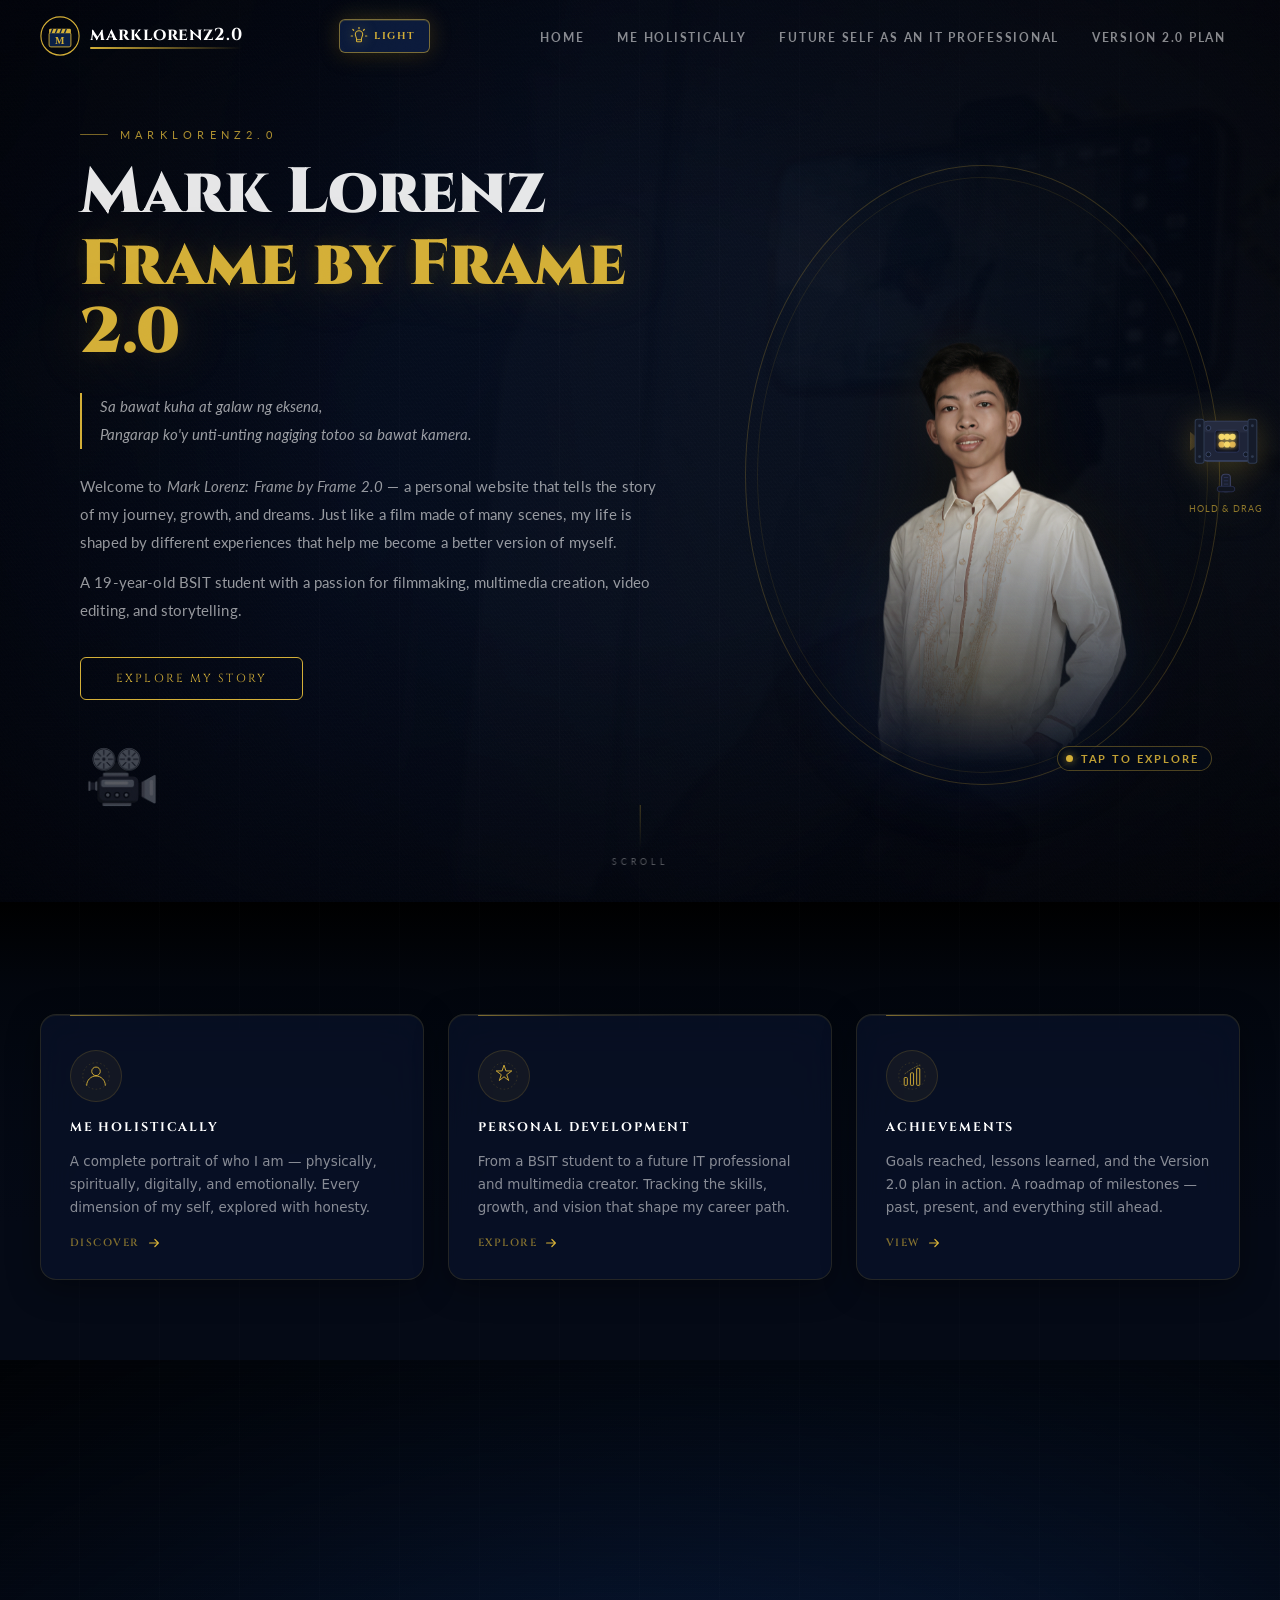
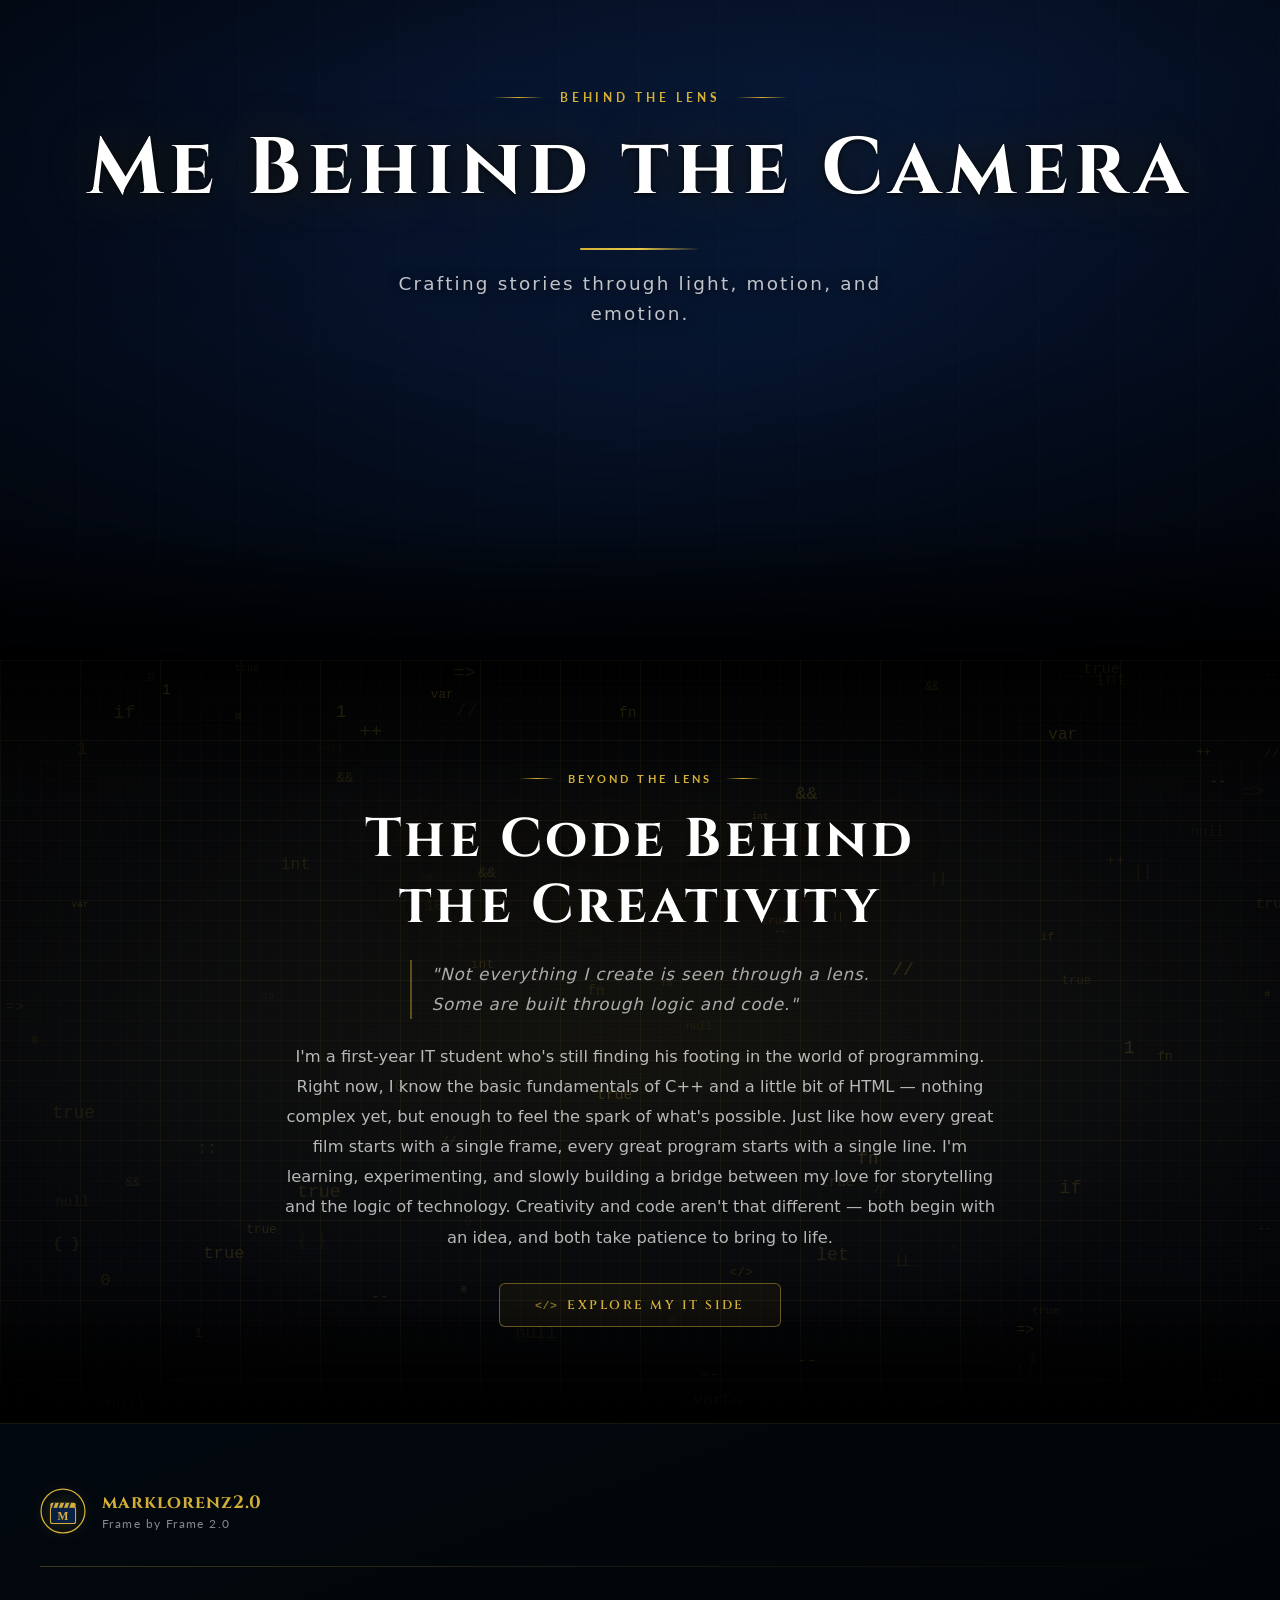
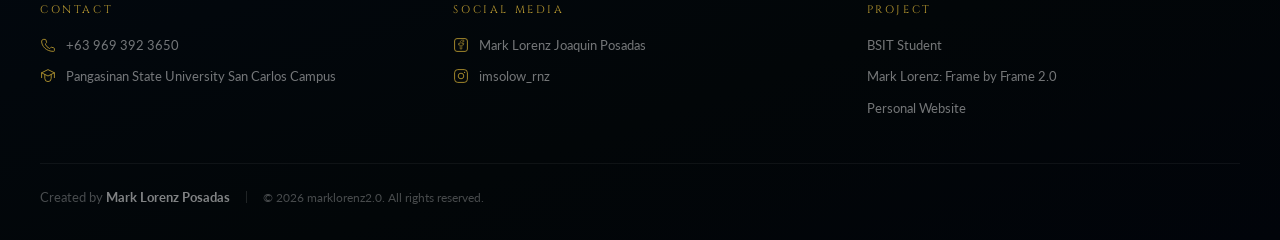
==== commit 3bb53b28: "Add files via upload" ====
--- a/index.html
+++ b/index.html
@@ -7,6 +7,30 @@
   <link rel="stylesheet" href="style.css" />
   <link href="https://fonts.googleapis.com/css2?family=Cinzel:wght@400;600;700;900&family=Lato:ital,wght@0,300;0,400;0,700;1,300;1,400&display=swap" rel="stylesheet" />
   <link rel="shortcut icon" href="images/favicon.ico" type="image/x-icon">
+
+  <!-- ── TARGETED FIXES ────────────────────────────────────────── -->
+  <style>
+    /* ── Portrait rings — always visible, correct sizes ─── */
+    .portrait-ring-1,
+    .portrait-ring-2 { display: block !important; }
+
+    .hero-portrait-wrap { position: relative; }
+
+    .portrait-ring-1 {
+      position: absolute; inset: -20px; border-radius: 50%;
+      border: 1px solid rgba(212,175,55,0.22); pointer-events: none;
+      will-change: transform; animation: ringSpin 20s linear infinite !important;
+    }
+    .portrait-ring-2 {
+      position: absolute; inset: -8px; border-radius: 50%;
+      border: 1px solid rgba(212,175,55,0.10); pointer-events: none;
+      will-change: transform; animation: ringSpin 32s linear infinite reverse !important;
+    }
+    @media (max-width: 768px) {
+      .portrait-ring-1 { inset: -12px; }
+      .portrait-ring-2 { inset: -5px; }
+    }
+  </style>
 </head>
 <body>
 
@@ -37,13 +61,72 @@
         <span></span><span></span><span></span>
       </button>
 
+      <!-- Flashlight Toggle Button -->
+      <button class="flashlight-nav-btn" id="flashlightToggleBtn" aria-label="Toggle flashlight" title="Toggle cinematic flashlight">
+        <span class="fl-btn-icon" aria-hidden="true">
+          <svg viewBox="0 0 22 22" fill="none" xmlns="http://www.w3.org/2000/svg" width="18" height="18">
+            <!-- Light rays -->
+            <line x1="11" y1="2" x2="11" y2="0.5" stroke="#D4AF37" stroke-width="1.5" stroke-linecap="round" class="fl-ray fl-ray-top"/>
+            <line x1="16.5" y1="4" x2="17.5" y2="3" stroke="#D4AF37" stroke-width="1.5" stroke-linecap="round" class="fl-ray fl-ray-tr"/>
+            <line x1="4.5" y1="4" x2="3.5" y2="3" stroke="#D4AF37" stroke-width="1.5" stroke-linecap="round" class="fl-ray fl-ray-tl"/>
+            <line x1="19" y1="11" x2="20.5" y2="11" stroke="#D4AF37" stroke-width="1.5" stroke-linecap="round" class="fl-ray fl-ray-r"/>
+            <line x1="3" y1="11" x2="1.5" y2="11" stroke="#D4AF37" stroke-width="1.5" stroke-linecap="round" class="fl-ray fl-ray-l"/>
+            <!-- Light bulb body -->
+            <path d="M8 14.5V17a1 1 0 001 1h4a1 1 0 001-1v-2.5" stroke="#D4AF37" stroke-width="1.3" stroke-linecap="round"/>
+            <line x1="8.5" y1="15.5" x2="13.5" y2="15.5" stroke="#D4AF37" stroke-width="1.1" stroke-linecap="round"/>
+            <path d="M8 14.5c0-2-1.5-3-1.5-5.5a4.5 4.5 0 019 0c0 2.5-1.5 3.5-1.5 5.5" stroke="#D4AF37" stroke-width="1.3" stroke-linecap="round" stroke-linejoin="round"/>
+          </svg>
+        </span>
+        <span class="fl-btn-label">Light</span>
+      </button>
+
       <!-- Navigation -->
       <nav class="nav" id="nav">
         <ul>
-          <li><a href="#" class="nav-link" data-modal="home">Home</a></li>
-          <li><a href="#" class="nav-link" data-modal="me">Me Holistically</a></li>
-          <li><a href="#" class="nav-link" data-modal="future">Future Self as an IT Professional</a></li>
-          <li><a href="#" class="nav-link" data-modal="version">Version 2.0 Plan</a></li>
+          <li>
+            <a href="#" class="nav-link" data-modal="home">
+              <span class="nav-card-icon" aria-hidden="true">
+                <svg viewBox="0 0 20 20" fill="none" xmlns="http://www.w3.org/2000/svg">
+                  <path d="M3 10C3 6.13 6.13 3 10 3s7 3.13 7 7-3.13 7-7 7-7-3.13-7-7z" stroke="#D4AF37" stroke-width="1.2"/>
+                  <circle cx="10" cy="10" r="2.5" fill="#D4AF37" opacity="0.7"/>
+                </svg>
+              </span>
+              Home
+            </a>
+          </li>
+          <li>
+            <a href="#" class="nav-link" data-modal="me">
+              <span class="nav-card-icon" aria-hidden="true">
+                <svg viewBox="0 0 20 20" fill="none" xmlns="http://www.w3.org/2000/svg">
+                  <circle cx="10" cy="7" r="3.2" stroke="#D4AF37" stroke-width="1.2"/>
+                  <path d="M3.5 17c0-3.59 2.91-6.5 6.5-6.5s6.5 2.91 6.5 6.5" stroke="#D4AF37" stroke-width="1.2" stroke-linecap="round"/>
+                </svg>
+              </span>
+              Me Holistically
+            </a>
+          </li>
+          <li>
+            <a href="#" class="nav-link" data-modal="future">
+              <span class="nav-card-icon" aria-hidden="true">
+                <svg viewBox="0 0 20 20" fill="none" xmlns="http://www.w3.org/2000/svg">
+                  <rect x="3" y="5" width="14" height="10" rx="2" stroke="#D4AF37" stroke-width="1.2"/>
+                  <path d="M7 9h6M7 12h4" stroke="#D4AF37" stroke-width="1.1" stroke-linecap="round"/>
+                </svg>
+              </span>
+              Future Self as an IT Professional
+            </a>
+          </li>
+          <li>
+            <a href="#" class="nav-link" data-modal="version">
+              <span class="nav-card-icon" aria-hidden="true">
+                <svg viewBox="0 0 20 20" fill="none" xmlns="http://www.w3.org/2000/svg">
+                  <path d="M10 3v14M3 10h14" stroke="#D4AF37" stroke-width="1.3" stroke-linecap="round"/>
+                  <circle cx="10" cy="10" r="7" stroke="#D4AF37" stroke-width="1.2"/>
+                </svg>
+              </span>
+              Version 2.0 Plan
+            </a>
+          </li>
         </ul>
       </nav>
 
@@ -114,6 +197,11 @@
           id="profile-photo"
           loading="eager"
         />
+        <!-- Clickable hint -->
+        <div class="profile-hint" aria-hidden="true">
+          <span class="profile-hint-dot"></span>
+          <span class="profile-hint-text">Tap to explore</span>
+        </div>
       </div>
 
     </div>
@@ -123,6 +211,173 @@
       <span class="scroll-line"></span>
       <p>Scroll</p>
     </div>
+  </section>
+
+
+  <!-- ============================================================
+       FEATURE BOXES — Hero Extension Cards
+       ============================================================ -->
+  <section class="feature-boxes-section" id="featureBoxes" aria-label="Explore sections">
+    <div class="feature-boxes-bg-extension" aria-hidden="true"></div>
+    <div class="feature-boxes-inner">
+
+      <!-- Card 1: Me Holistically -->
+      <div class="feature-box" data-modal="me" tabindex="0" role="button" aria-label="Open Me Holistically">
+        <div class="feature-box-glow" aria-hidden="true"></div>
+        <div class="feature-box-border" aria-hidden="true"></div>
+        <div class="feature-box-content">
+          <div class="feature-box-icon" aria-hidden="true">
+            <svg viewBox="0 0 36 36" fill="none" xmlns="http://www.w3.org/2000/svg">
+              <circle cx="18" cy="12" r="5.5" stroke="#D4AF37" stroke-width="1.2"/>
+              <path d="M6 30c0-6.627 5.373-12 12-12s12 5.373 12 12" stroke="#D4AF37" stroke-width="1.2" stroke-linecap="round"/>
+              <circle cx="18" cy="18" r="17" stroke="#D4AF37" stroke-width="0.5" stroke-dasharray="2 3" opacity="0.4"/>
+            </svg>
+          </div>
+          <h3 class="feature-box-title">Me Holistically</h3>
+          <p class="feature-box-desc">A complete portrait of who I am — physically, spiritually, digitally, and emotionally. Every dimension of my self, explored with honesty.</p>
+          <span class="feature-box-cta" aria-hidden="true">
+            <span>Discover</span>
+            <svg viewBox="0 0 16 16" fill="none" width="14" height="14"><path d="M3 8h10M9 4l4 4-4 4" stroke="#D4AF37" stroke-width="1.4" stroke-linecap="round" stroke-linejoin="round"/></svg>
+          </span>
+        </div>
+      </div>
+
+      <!-- Card 2: Personal Development (maps to future) -->
+      <div class="feature-box" data-modal="future" tabindex="0" role="button" aria-label="Open Future Self as an IT Professional">
+        <div class="feature-box-glow" aria-hidden="true"></div>
+        <div class="feature-box-border" aria-hidden="true"></div>
+        <div class="feature-box-content">
+          <div class="feature-box-icon" aria-hidden="true">
+            <svg viewBox="0 0 36 36" fill="none" xmlns="http://www.w3.org/2000/svg">
+              <path d="M18 4l2.5 7.5H28l-6.5 4.8 2.5 7.5L18 19l-6 4.8 2.5-7.5L8 11.5h7.5L18 4z" stroke="#D4AF37" stroke-width="1.2" stroke-linejoin="round"/>
+              <circle cx="18" cy="18" r="17" stroke="#D4AF37" stroke-width="0.5" stroke-dasharray="2 3" opacity="0.4"/>
+            </svg>
+          </div>
+          <h3 class="feature-box-title">Personal Development</h3>
+          <p class="feature-box-desc">From a BSIT student to a future IT professional and multimedia creator. Tracking the skills, growth, and vision that shape my career path.</p>
+          <span class="feature-box-cta" aria-hidden="true">
+            <span>Explore</span>
+            <svg viewBox="0 0 16 16" fill="none" width="14" height="14"><path d="M3 8h10M9 4l4 4-4 4" stroke="#D4AF37" stroke-width="1.4" stroke-linecap="round" stroke-linejoin="round"/></svg>
+          </span>
+        </div>
+      </div>
+
+      <!-- Card 3: Achievements (maps to version) -->
+      <div class="feature-box" data-modal="version" tabindex="0" role="button" aria-label="Open Version 2.0 Plan">
+        <div class="feature-box-glow" aria-hidden="true"></div>
+        <div class="feature-box-border" aria-hidden="true"></div>
+        <div class="feature-box-content">
+          <div class="feature-box-icon" aria-hidden="true">
+            <svg viewBox="0 0 36 36" fill="none" xmlns="http://www.w3.org/2000/svg">
+              <rect x="8" y="20" width="4" height="10" rx="1" stroke="#D4AF37" stroke-width="1.2"/>
+              <rect x="16" y="14" width="4" height="16" rx="1" stroke="#D4AF37" stroke-width="1.2"/>
+              <rect x="24" y="8" width="4" height="22" rx="1" stroke="#D4AF37" stroke-width="1.2"/>
+              <path d="M9 15l7-5 7-4 5-2" stroke="#D4AF37" stroke-width="1" stroke-linecap="round" stroke-dasharray="1.5 2" opacity="0.5"/>
+              <circle cx="18" cy="18" r="17" stroke="#D4AF37" stroke-width="0.5" stroke-dasharray="2 3" opacity="0.4"/>
+            </svg>
+          </div>
+          <h3 class="feature-box-title">Achievements</h3>
+          <p class="feature-box-desc">Goals reached, lessons learned, and the Version 2.0 plan in action. A roadmap of milestones — past, present, and everything still ahead.</p>
+          <span class="feature-box-cta" aria-hidden="true">
+            <span>View</span>
+            <svg viewBox="0 0 16 16" fill="none" width="14" height="14"><path d="M3 8h10M9 4l4 4-4 4" stroke="#D4AF37" stroke-width="1.4" stroke-linecap="round" stroke-linejoin="round"/></svg>
+          </span>
+        </div>
+      </div>
+
+    </div>
+  </section>
+
+
+  <!-- ============================================================
+       CINEMATIC VIDEO SECTION — "Me Behind the Camera"
+       ============================================================ -->
+  <section class="video-section" id="videoBehindCamera" aria-label="Me Behind the Camera">
+
+    <!-- Video background -->
+    <div class="video-wrapper">
+      <video
+        class="video-bg"
+        id="cinematicVideo"
+        src="BGVideo.mp4"
+        autoplay
+        muted
+        loop
+        playsinline
+        preload="none"
+        aria-hidden="false"
+      ></video>
+
+      <!-- Fallback poster for slow connections -->
+      <div class="video-fallback" aria-hidden="true"></div>
+
+      <!-- Cinematic overlay -->
+      <div class="video-overlay" aria-hidden="true"></div>
+
+      <!-- Grain / film texture -->
+      <div class="video-grain" aria-hidden="true"></div>
+    </div>
+
+    <!-- Text overlay -->
+    <div class="video-content" id="videoContent">
+      <div class="video-eyebrow">
+        <span class="video-eyebrow-line"></span>
+        <span>Behind The Lens</span>
+        <span class="video-eyebrow-line"></span>
+      </div>
+      <h2 class="video-title" id="videoTitle">Me Behind the Camera</h2>
+      <span class="video-title-bar" aria-hidden="true"></span>
+      <p class="video-subtitle" id="videoSubtitle">Crafting stories through light, motion, and emotion.</p>
+    </div>
+
+    <!-- Bottom fade into next section -->
+    <div class="video-bottom-fade" aria-hidden="true"></div>
+
+  </section>
+
+
+  <!-- ============================================================
+       IT SECTION — "The Code Behind the Creativity"
+       ============================================================ -->
+  <section class="it-section" id="itSection" aria-label="The Code Behind the Creativity">
+
+    <!-- Animated tech canvas background -->
+    <canvas class="it-canvas" id="itCanvas" aria-hidden="true"></canvas>
+
+    <!-- Grid overlay texture -->
+    <div class="it-grid-overlay" aria-hidden="true"></div>
+
+    <div class="it-content section-reveal" data-reveal>
+      <p class="it-eyebrow">
+        <span class="it-eyebrow-line"></span>
+        Beyond the Lens
+        <span class="it-eyebrow-line"></span>
+      </p>
+
+      <h2 class="it-title">The Code Behind<br/>the Creativity</h2>
+
+      <blockquote class="it-quote">
+        "Not everything I create is seen through a lens.<br/>
+        Some are built through logic and code."
+      </blockquote>
+
+      <p class="it-paragraph">
+        I'm a first-year IT student who's still finding his footing in the world of programming.
+        Right now, I know the basic fundamentals of C++ and a little bit of HTML — nothing complex yet,
+        but enough to feel the spark of what's possible. Just like how every great film starts with a
+        single frame, every great program starts with a single line. I'm learning, experimenting, and
+        slowly building a bridge between my love for storytelling and the logic of technology.
+        Creativity and code aren't that different — both begin with an idea, and both take patience
+        to bring to life.
+      </p>
+
+      <button class="btn-it-explore" id="btnITExplore" data-modal="itdigital">
+        Explore My IT Side
+      </button>
+    </div>
+
+    <!-- Bottom fade -->
+    <div class="it-bottom-fade" aria-hidden="true"></div>
   </section>
 
 
@@ -307,6 +562,81 @@
     <p class="quote-author">— Mark Lorenz</p>
   </div>
 
+  <!-- FLASHLIGHT — Cinematic light prop, anchored beside feature boxes -->
+  <div id="flashlight-glow" aria-hidden="true"></div>
+  <div id="flashlight-halo" aria-hidden="true"></div>
+  <div id="flashlight-wrap" role="button" tabindex="0"
+       aria-label="Hold to illuminate — drag to move"
+       title="Hold or drag to light the scene">
+    <!-- Cinema LED Panel Light SVG — beam points LEFT toward boxes -->
+    <svg viewBox="0 0 64 80" fill="none" xmlns="http://www.w3.org/2000/svg" aria-hidden="true">
+      <defs>
+        <radialGradient id="beamGrad" cx="0%" cy="50%" r="100%" gradientUnits="objectBoundingBox">
+          <stop offset="0%"   stop-color="rgba(255,220,100,0.70)"/>
+          <stop offset="50%"  stop-color="rgba(255,200,80,0.25)"/>
+          <stop offset="100%" stop-color="rgba(255,200,80,0)"/>
+        </radialGradient>
+        <filter id="ledglow" x="-100%" y="-100%" width="400%" height="400%">
+          <feGaussianBlur stdDeviation="1.8" result="blur"/>
+          <feMerge><feMergeNode in="blur"/><feMergeNode in="SourceGraphic"/></feMerge>
+        </filter>
+        <filter id="bodyglow" x="-20%" y="-20%" width="140%" height="140%">
+          <feGaussianBlur stdDeviation="3" result="blur"/>
+          <feMerge><feMergeNode in="blur"/><feMergeNode in="SourceGraphic"/></feMerge>
+        </filter>
+      </defs>
+
+      <!-- Light beam cone pointing LEFT -->
+      <path d="M10 32 L-10 16 L-10 48 Z" fill="url(#beamGrad)" opacity="0.85"/>
+
+      <!-- Stand / mounting arm -->
+      <rect x="28" y="62" width="8" height="16" rx="3" fill="#1a1f2e" stroke="#3a4060" stroke-width="1"/>
+      <rect x="24" y="73" width="16" height="5" rx="2.5" fill="#111520" stroke="#2a3050" stroke-width="0.8"/>
+      <!-- Grip lines on stand -->
+      <line x1="30" y1="65" x2="34" y2="65" stroke="#2a3050" stroke-width="0.9"/>
+      <line x1="30" y1="68" x2="34" y2="68" stroke="#2a3050" stroke-width="0.9"/>
+      <line x1="30" y1="71" x2="34" y2="71" stroke="#2a3050" stroke-width="0.9"/>
+
+      <!-- Main housing body -->
+      <rect x="10" y="14" width="46" height="36" rx="5" fill="#1e2438" stroke="#3a4565" stroke-width="1.3"/>
+      <!-- Top shading band -->
+      <rect x="10" y="14" width="46" height="10" rx="5" fill="#252b3f"/>
+      <!-- Corner bolts -->
+      <circle cx="16"  cy="20" r="2.2" fill="#111826" stroke="#3a4565" stroke-width="0.9"/>
+      <circle cx="50"  cy="20" r="2.2" fill="#111826" stroke="#3a4565" stroke-width="0.9"/>
+      <circle cx="16"  cy="44" r="2.2" fill="#111826" stroke="#3a4565" stroke-width="0.9"/>
+      <circle cx="50"  cy="44" r="2.2" fill="#111826" stroke="#3a4565" stroke-width="0.9"/>
+
+      <!-- LED panel grid (3×2) -->
+      <rect x="22" y="22" width="22" height="20" rx="2.5" fill="#0d1120" stroke="#2a3355" stroke-width="0.9"/>
+      <!-- LED bulbs — warm amber glow -->
+      <circle cx="28" cy="28" r="2.8" fill="rgba(255,225,110,0.90)" filter="url(#ledglow)"/>
+      <circle cx="33" cy="28" r="2.8" fill="rgba(255,225,110,0.90)" filter="url(#ledglow)"/>
+      <circle cx="38" cy="28" r="2.8" fill="rgba(255,225,110,0.90)" filter="url(#ledglow)"/>
+      <circle cx="28" cy="35" r="2.8" fill="rgba(255,205,90,0.75)"  filter="url(#ledglow)"/>
+      <circle cx="33" cy="35" r="2.8" fill="rgba(255,225,110,0.90)" filter="url(#ledglow)"/>
+      <circle cx="38" cy="35" r="2.8" fill="rgba(255,205,90,0.75)"  filter="url(#ledglow)"/>
+
+      <!-- Barn door flaps — left/right (vertical barn doors for horizontal beam) -->
+      <rect x="4"  y="12" width="8"  height="40" rx="2" fill="#151b2a" stroke="#2e3a50" stroke-width="1"/>
+      <rect x="52" y="12" width="8"  height="40" rx="2" fill="#151b2a" stroke="#2e3a50" stroke-width="1"/>
+      <!-- Hinge dots -->
+      <circle cx="8"  cy="18" r="1.3" fill="#2e3a50"/>
+      <circle cx="8"  cy="46" r="1.3" fill="#2e3a50"/>
+      <circle cx="56" cy="18" r="1.3" fill="#2e3a50"/>
+      <circle cx="56" cy="46" r="1.3" fill="#2e3a50"/>
+
+    </svg>
+    <span id="flashlight-hint">Hold &amp; drag</span>
+    <!-- Close button to hide the flashlight -->
+    <button id="flashlight-close" aria-label="Hide flashlight" title="Hide flashlight">
+      <svg viewBox="0 0 14 14" fill="none" xmlns="http://www.w3.org/2000/svg" width="10" height="10">
+        <line x1="1" y1="1" x2="13" y2="13" stroke="rgba(212,175,55,0.9)" stroke-width="2" stroke-linecap="round"/>
+        <line x1="13" y1="1" x2="1" y2="13" stroke="rgba(212,175,55,0.9)" stroke-width="2" stroke-linecap="round"/>
+      </svg>
+    </button>
+  </div>
+
   <script src="script.js"></script>
 </body>
-</html>
+</html>
--- a/style.css
+++ b/style.css
@@ -68,6 +68,7 @@
 button { cursor: pointer; border: none; background: none; font-family: inherit; color: inherit; }
 img, svg { display: block; max-width: 100%; }
 blockquote { border: none; margin: 0; padding: 0; }
+
 /* Remove blue highlight globally*/
 * {
   -webkit-tap-highlight-color: transparent;
@@ -974,15 +975,18 @@
     padding-top: calc(var(--header-h) + 2rem);
     padding-left: 1.5rem;
     padding-right: 1.5rem;
-  }
+    gap: 2rem;
+  }
+  .hero-text { max-width: 100%; }
   .hero-portrait-wrap {
     order: -1;
-    width: clamp(180px, 48vw, 290px);
+    width: clamp(160px, 42vw, 280px);
     margin: 0 auto;
   }
   .hero-eyebrow { justify-content: center; }
   .hero-motto { border-left: none; padding-left: 0; border-bottom: 1px solid rgba(212,175,55,0.25); padding-bottom: 1rem; }
   .hero-cta-row { justify-content: center; }
+  .camera-wrap { margin: 1.5rem auto 0; }
   .footer-grid { grid-template-columns: 1fr 1fr; }
 }
 
@@ -1011,89 +1015,133 @@
     pointer-events: auto;
   }
 
+  /* Full-width panel drops DOWN from top */
   .nav {
     position: fixed;
     top: 0;
+    left: 0;
     right: 0;
-    bottom: 0;
-    left: 28%;
-    height: 100%;
-    background: linear-gradient(160deg, #020c1e 0%, #030f24 100%);
-    border-left: 1px solid rgba(212, 175, 55, 0.18);
-    padding: calc(var(--header-h) + 1.8rem) 2rem 3rem;
-    transform: translateX(100%);
-    transition: transform 0.40s var(--ease-out);
+    bottom: auto;
+    width: 100%;
+    height: auto;
+    background: linear-gradient(
+      175deg,
+      rgba(5, 14, 32, 0.99) 0%,
+      rgba(8, 20, 46, 0.99) 55%,
+      rgba(4, 10, 24, 0.99) 100%
+    );
+    border-left: none;
+    border-bottom: 1px solid rgba(212,175,55,0.20);
+    border-radius: 0 0 var(--radius-lg) var(--radius-lg);
+    padding: calc(var(--header-h) + 0.6rem) 2rem 2.5rem;
+    transform: translateY(-110%);
+    transition: transform 0.42s cubic-bezier(0.22, 1, 0.36, 1);
     will-change: transform;
     z-index: 1060;
-    overflow-y: auto;
-    overscroll-behavior: contain;
+    overflow: hidden;
     box-shadow:
-      -6px 0 48px rgba(0, 0, 0, 0.80),
-      -1px 0 0 rgba(212, 175, 55, 0.10),
-      inset 0 1px 0 rgba(212, 175, 55, 0.07);
-  }
-  .nav.open { transform: translateX(0); }
-
+      0 10px 50px rgba(0,0,0,0.80),
+      inset 0 -1px 0 rgba(212,175,55,0.08);
+  }
+  .nav.open { transform: translateY(0); }
+
+  /* Gold accent line at bottom edge */
   .nav.open::before {
     content: '';
     position: absolute;
-    top: 0; left: 0; right: 0;
+    bottom: 0; left: 0; right: 0;
     height: 2px;
-    background: linear-gradient(90deg, var(--gold), transparent 80%);
-  }
-
-  .nav ul   { flex-direction: column; gap: 0; }
+    background: linear-gradient(90deg,
+      transparent 0%,
+      var(--gold) 30%,
+      var(--gold) 70%,
+      transparent 100%
+    );
+  }
+
+  /* Items animate DOWN into view */
+  @keyframes navItemDown {
+    from { opacity: 0; transform: translateY(-14px); }
+    to   { opacity: 1; transform: translateY(0); }
+  }
+  .nav.open .nav-link {
+    animation: navItemDown 0.40s cubic-bezier(0.22,1,0.36,1) both;
+  }
+  .nav.open li:nth-child(1) .nav-link { animation-delay: 0.06s; }
+  .nav.open li:nth-child(2) .nav-link { animation-delay: 0.12s; }
+  .nav.open li:nth-child(3) .nav-link { animation-delay: 0.18s; }
+  .nav.open li:nth-child(4) .nav-link { animation-delay: 0.25s; }
+
+  /* List layout */
+  .nav ul { flex-direction: column; gap: 0; align-items: stretch; }
   .nav-link {
-    font-size: 0.86rem;
+    font-size: 1rem;
     font-weight: 700;
     letter-spacing: 0.14em;
-    color: rgba(255, 255, 255, 0.68);
-    display: block;
-    padding: 1.1rem 0;
-    border-bottom: 1px solid rgba(212, 175, 55, 0.07);
+    color: rgba(255,255,255,0.72);
+    padding: 1rem 0.8rem;
+    border-radius: var(--radius-sm);
+    border-bottom: 1px solid rgba(212,175,55,0.07);
+    width: 100%;
+    background: transparent;
     transition:
-      color        var(--t-fast) var(--ease-out),
+      color       var(--t-fast) var(--ease-out),
+      background  var(--t-fast) var(--ease-out),
       padding-left var(--t-fast) var(--ease-out);
-    position: relative;
-  }
-  .nav-link::before {
-    content: '';
-    position: absolute;
-    left: -1.2rem;
-    top: 50%;
-    transform: translateY(-50%) scale(0);
-    width: 5px; height: 5px;
-    border-radius: 50%;
-    background: var(--gold);
-    transition: transform var(--t-fast) var(--ease-out);
-  }
-  .nav-link:hover,
-  .nav-link:focus {
+  }
+  .nav-link:hover, .nav-link:focus {
     color: var(--gold);
-    padding-left: 0.6rem;
-  }
-  .nav-link:hover::before,
-  .nav-link:focus::before {
-    transform: translateY(-50%) scale(1);
-  }
-  .nav.open .nav-link {
-    animation: navItemIn 0.4s var(--ease-out) both;
-  }
-  .nav.open li:nth-child(1) .nav-link { animation-delay: 0.08s; }
-  .nav.open li:nth-child(2) .nav-link { animation-delay: 0.14s; }
-  .nav.open li:nth-child(3) .nav-link { animation-delay: 0.20s; }
-  .nav.open li:nth-child(4) .nav-link { animation-delay: 0.27s; }
+    background: rgba(212,175,55,0.06);
+    padding-left: 1.4rem;
+  }
+  .nav-link::after { display: none !important; }
+
+  .nav-backdrop { background: rgba(0,0,10,0.72); }
 
   .hamburger {
     z-index: 1080;
     position: relative;
   }
 
+  /* Hero mobile fix */
+  .hero {
+    min-height: 100svh;
+    height: auto;
+  }
+
+  .hero-content {
+    grid-template-columns: 1fr;
+    padding: calc(var(--header-h) + 1.5rem) 1.25rem 3rem;
+    gap: 1.5rem;
+    text-align: center;
+  }
+
+  .hero-portrait-wrap {
+    order: -1;
+    width: clamp(140px, 52vw, 220px);
+    margin: 0 auto;
+  }
+
+  .portrait-ring-1, .portrait-ring-2 { display: none; }
+
+  .hero-eyebrow { justify-content: center; }
+  .hero-motto {
+    border-left: none;
+    padding-left: 0;
+    border-bottom: 1px solid rgba(212,175,55,0.25);
+    padding-bottom: 1rem;
+    font-size: 0.88rem;
+  }
+  .hero-intro { font-size: 0.86rem; }
+  .hero-cta-row { justify-content: center; }
+  .camera-wrap { margin: 1.5rem auto 0; }
+
   .modal-body { padding: 0.5rem 1.4rem 2rem; }
 }
 
 @media (max-width: 560px) {
-  .hero-title { font-size: 1.9rem; }
+  .hero-title { font-size: 1.75rem; }
+  .hero-eyebrow { font-size: 0.60rem; letter-spacing: 0.30em; }
   .footer-grid { grid-template-columns: 1fr; gap: 1.6rem; }
   .modal-box {
     max-height: 92vh;
@@ -1101,6 +1149,10 @@
     align-self: flex-end;
   }
   .modal-overlay { align-items: flex-end; }
+  .hero-content {
+    padding-left: 1rem;
+    padding-right: 1rem;
+  }
 }
 
 /* ================================================================
@@ -1665,6 +1717,270 @@
   }
   .quote-text { font-size: 0.88rem; }
 }
+
+
+
+/* ================================================================
+   ENHANCEMENT v2.1 — Cinematic Professional Upgrade
+   Original color theme preserved. No maroon. Only refines existing.
+   ================================================================ */
+
+
+/* ── SCROLL PROGRESS BAR ───────────────────────────────────── */
+#scrollProgress {
+  position: fixed;
+  top: 0; left: 0;
+  width: 0%;
+  height: 3px;
+  background: linear-gradient(90deg,
+    #a07820 0%,
+    var(--gold) 45%,
+    var(--gold-light) 100%
+  );
+  z-index: 9999;
+  transition: width 0.07s linear;
+  box-shadow:
+    0 0 10px rgba(212,175,55,0.55),
+    0 0 4px  rgba(212,175,55,0.30);
+  border-radius: 0 2px 2px 0;
+  pointer-events: none;
+  will-change: width;
+}
+
+
+/* ── FILM GRAIN OVERLAY (2-4% opacity, cinematic texture) ─── */
+body::after {
+  content: '';
+  position: fixed;
+  inset: 0;
+  z-index: 9998;
+  pointer-events: none;
+  background-image: url("data:image/svg+xml,%3Csvg viewBox='0 0 200 200' xmlns='http://www.w3.org/2000/svg'%3E%3Cfilter id='n'%3E%3CfeTurbulence type='fractalNoise' baseFrequency='0.85' numOctaves='4' stitchTiles='stitch'/%3E%3C/filter%3E%3Crect width='100%25' height='100%25' filter='url(%23n)'/%3E%3C/svg%3E");
+  background-size: 200px 200px;
+  opacity: 0.028;
+  mix-blend-mode: overlay;
+}
+
+
+/* ── HERO BACKGROUND IMAGE — FULL COVERAGE FIX ─────────────
+   Injected by JS as .hero-bg-img inside .hero
+   Layer order: canvas(z0) → bg-img(z0) → bg-gradient(z1) →
+                hero::before(z2) → hero::after(z2) → content(z3)
+   ──────────────────────────────────────────────────────────── */
+.hero-bg-img {
+  position: absolute;
+  top: 0; left: 0;
+  width: 100%;
+  height: 100%;
+  z-index: 0;
+  background-image: url("images/WebsiteBG.jpg");
+  background-size: cover;
+  background-position: center center;
+  background-repeat: no-repeat;
+  opacity: 0.38;
+  filter: blur(2px) saturate(0.75) brightness(0.88);
+  transform: scale(1.05);
+  pointer-events: none;
+  will-change: transform;
+}
+
+/* Mobile: reposition so the phone screen (center-right of image) is focal point */
+@media (max-width: 768px) {
+  .hero-bg-img {
+    background-position: 62% center;
+    background-size: 160%;
+  }
+}
+
+@media (max-width: 480px) {
+  .hero-bg-img {
+    background-position: 60% 38%;
+    background-size: 200%;
+  }
+}
+
+/* Overlay: balanced cinematic gradient — dark but not pitch-black */
+.hero-bg-overlay {
+  position: absolute;
+  top: 0; left: 0;
+  width: 100%;
+  height: 100%;
+  z-index: 1;
+  background: linear-gradient(
+    to bottom,
+    rgba(0,  0,  0,  0.42)  0%,
+    rgba(5, 14, 32,  0.52) 40%,
+    rgba(4, 10, 24,  0.68) 75%,
+    rgba(2,  6, 16,  0.80) 100%
+  );
+  pointer-events: none;
+}
+
+/* Keep hero canvas behind bg layers */
+.hero-canvas { z-index: -1 !important; }
+
+
+/* ── SECTION REVEAL ANIMATION ──────────────────────────────── */
+.section-reveal {
+  opacity: 0;
+  transform: translateY(40px) scale(0.98);
+  transition:
+    opacity   0.80s cubic-bezier(0.22, 1, 0.36, 1),
+    transform 0.80s cubic-bezier(0.22, 1, 0.36, 1);
+  will-change: opacity, transform;
+}
+.section-reveal.is-visible {
+  opacity: 1;
+  transform: translateY(0) scale(1);
+}
+
+/* Staggered children inside a reveal group */
+.section-reveal-group > * {
+  opacity: 0;
+  transform: translateY(32px) scale(0.985);
+  transition:
+    opacity   0.75s cubic-bezier(0.22, 1, 0.36, 1),
+    transform 0.75s cubic-bezier(0.22, 1, 0.36, 1);
+  will-change: opacity, transform;
+}
+.section-reveal-group.is-visible > *:nth-child(1) { opacity:1; transform:none; transition-delay: 0.00s; }
+.section-reveal-group.is-visible > *:nth-child(2) { opacity:1; transform:none; transition-delay: 0.10s; }
+.section-reveal-group.is-visible > *:nth-child(3) { opacity:1; transform:none; transition-delay: 0.20s; }
+.section-reveal-group.is-visible > *:nth-child(4) { opacity:1; transform:none; transition-delay: 0.30s; }
+.section-reveal-group.is-visible > *:nth-child(5) { opacity:1; transform:none; transition-delay: 0.40s; }
+.section-reveal-group.is-visible > *:nth-child(6) { opacity:1; transform:none; transition-delay: 0.50s; }
+
+
+/* ── CINEMATIC TITLE REVEAL (gallery + modal titles) ────────── */
+.cinematic-title {
+  opacity: 0;
+  transform: translateY(18px);
+  transition:
+    opacity    0.70s cubic-bezier(0.22, 1, 0.36, 1),
+    transform  0.70s cubic-bezier(0.22, 1, 0.36, 1),
+    text-shadow 0.70s ease;
+  will-change: opacity, transform;
+}
+.cinematic-title.is-visible {
+  opacity: 1;
+  transform: translateY(0);
+  text-shadow:
+    0 0 48px rgba(212,175,55,0.14),
+    0 0 20px rgba(212,175,55,0.06);
+}
+
+
+/* ── NAVBAR ENHANCEMENT ────────────────────────────────────── */
+.header.scrolled {
+  background: rgba(4, 10, 22, 0.96);
+  backdrop-filter: blur(24px);
+  -webkit-backdrop-filter: blur(24px);
+  border-bottom-color: rgba(212,175,55,0.16);
+  box-shadow:
+    0 2px 40px rgba(0,0,0,0.55),
+    0 0 1px rgba(212,175,55,0.10);
+}
+
+/* Pill bg on nav links */
+.nav ul { gap: 0.3rem; }
+
+.nav-link {
+  padding: 6px 14px;
+  border-radius: 20px;
+  transition:
+    color       var(--t-fast) var(--ease-out),
+    background  var(--t-fast) var(--ease-out),
+    box-shadow  var(--t-fast) var(--ease-out);
+}
+.nav-link:hover {
+  color: var(--gold);
+  background: rgba(212,175,55,0.07);
+  box-shadow: 0 0 16px rgba(212,175,55,0.10);
+}
+/* underline now relative to padded pill */
+.nav-link::after {
+  left: 14px;
+  width: calc(100% - 28px);
+  bottom: 3px;
+}
+
+
+/* (top-slide mobile menu consolidated into the RESPONSIVE — MOBILE block above) */
+
+
+/* ── POSTER HOVER: scale + shadow lift only (no border) ─────── */
+.poster-img-wrap {
+  overflow: hidden;
+  transition: box-shadow 0.30s var(--ease-out);
+}
+.poster-card:hover .poster-img {
+  transform: scale(1.06) translateY(-5px);
+  filter:
+    brightness(0.72)
+    drop-shadow(0 22px 38px rgba(0,0,0,0.75));
+}
+.poster-card:hover .poster-img-wrap {
+  box-shadow: 0 18px 48px rgba(0,0,0,0.65);
+}
+/* No border / glow on poster hover */
+.poster-img-wrap::after { display: none; }
+
+
+/* ── BUTTON GLOW ENHANCEMENT ────────────────────────────────── */
+.btn-primary:hover {
+  box-shadow:
+    0 0 30px rgba(212,175,55,0.38),
+    0 0 55px rgba(212,175,55,0.14),
+    0 5px 18px rgba(0,0,0,0.30);
+}
+
+
+/* ── ENHANCED MODAL CARD HOVER ──────────────────────────────── */
+.m-card:hover {
+  box-shadow:
+    0 10px 38px rgba(10,31,68,0.14),
+    0 2px 8px rgba(0,0,0,0.07),
+    inset 0 1px 0 rgba(255,255,255,0.95),
+    0 0 0 1px rgba(212,175,55,0.07);
+}
+
+
+/* ── GALLERY BOX REFINEMENT ─────────────────────────────────── */
+.gallery-box {
+  background: linear-gradient(160deg,
+    #0c1524 0%,
+    #07101e 55%,
+    #050c18 100%
+  );
+  border-color: rgba(212,175,55,0.16);
+}
+
+
+/* ── SCROLLBAR TRACK REFINEMENT ──────────────────────────────── */
+::-webkit-scrollbar-track {
+  background: #04080f;
+}
+
+
+/* ── FOOTER REFINEMENT ──────────────────────────────────────── */
+.footer {
+  background: linear-gradient(160deg,
+    #020810 0%,
+    #020608 60%,
+    #01040a 100%
+  );
+}
+
+
+/* ── PORTRAIT GLOW REFINEMENT ───────────────────────────────── */
+.portrait-glow {
+  background: radial-gradient(ellipse at center,
+    rgba(212,175,55,0.16) 0%,
+    rgba(25, 68, 160, 0.10) 42%,
+    transparent 72%
+  );
+}
+
 /* Others */
 button, a {
   transition: transform 0.2s ease, box-shadow 0.2s ease;
@@ -1672,4 +1988,2090 @@
 
   button:active, a:active {
     transform: scale(0.96);
-  }+  }
+
+/* ================================================================
+   CINEMATIC VIDEO SECTION — "Me Behind the Camera"
+   ================================================================ */
+
+/* ── Section container ────────────────────────────────────────── */
+.video-section {
+  position: relative;
+  width: 100%;
+  height: 85vh;
+  min-height: 460px;
+  max-height: 820px;
+  overflow: hidden;
+  display: flex;
+  align-items: center;
+  justify-content: center;
+
+  /* Fade in on scroll via IntersectionObserver */
+  opacity: 0;
+  transform: scale(1.015);
+  transition:
+    opacity   1.1s cubic-bezier(0.22, 1, 0.36, 1),
+    transform 1.4s cubic-bezier(0.22, 1, 0.36, 1);
+  will-change: opacity, transform;
+}
+.video-section.is-visible {
+  opacity: 1;
+  transform: scale(1);
+}
+
+/* ── Video wrapper fills section ──────────────────────────────── */
+.video-wrapper {
+  position: absolute;
+  inset: 0;
+  width: 100%;
+  height: 100%;
+  overflow: hidden;
+}
+
+/* ── The video itself ─────────────────────────────────────────── */
+.video-bg {
+  position: absolute;
+  inset: 0;
+  width: 100%;
+  height: 100%;
+  object-fit: cover;
+  object-position: center center;
+
+  /* Cinematic color grade */
+  filter:
+    contrast(1.10)
+    saturate(0.78)
+    brightness(0.92)
+    sepia(0.08);
+
+  /* Subtle continuous zoom — cinematic Ken Burns feel */
+  animation: videoCinematicZoom 18s ease-in-out infinite alternate;
+  will-change: transform;
+}
+
+@keyframes videoCinematicZoom {
+  from { transform: scale(1.00); }
+  to   { transform: scale(1.06); }
+}
+
+/* ── Fallback bg for slow connections ─────────────────────────── */
+.video-fallback {
+  position: absolute;
+  inset: 0;
+  background: linear-gradient(135deg, #050f22 0%, #0A1F44 60%, #071530 100%);
+  z-index: 0;
+}
+
+/* ── Dark cinematic overlay ───────────────────────────────────── */
+.video-overlay {
+  position: absolute;
+  inset: 0;
+  z-index: 2;
+  background:
+    /* Top-to-bottom gradient darkening */
+    linear-gradient(
+      180deg,
+      rgba(0, 0, 0, 0.38)  0%,
+      rgba(2, 6, 16, 0.30) 35%,
+      rgba(2, 6, 16, 0.45) 70%,
+      rgba(0, 0, 0, 0.62)  100%
+    ),
+    /* Radial vignette darkening edges */
+    radial-gradient(
+      ellipse at 50% 50%,
+      transparent 30%,
+      rgba(0, 0, 0, 0.55) 100%
+    );
+  pointer-events: none;
+}
+
+/* ── Subtle film grain texture ────────────────────────────────── */
+.video-grain {
+  position: absolute;
+  inset: 0;
+  z-index: 3;
+  pointer-events: none;
+  background-image:
+    repeating-linear-gradient(
+      0deg,
+      transparent 0px,
+      transparent 3px,
+      rgba(255,255,255,0.004) 3px,
+      rgba(255,255,255,0.004) 4px
+    ),
+    repeating-linear-gradient(
+      90deg,
+      transparent 0, transparent 79px,
+      rgba(180,180,200,0.010) 79px,
+      rgba(180,180,200,0.010) 80px
+    );
+}
+
+/* ── Bottom fade into footer/next section ─────────────────────── */
+.video-bottom-fade {
+  position: absolute;
+  bottom: 0;
+  left: 0;
+  right: 0;
+  height: 140px;
+  z-index: 4;
+  background: linear-gradient(
+    to bottom,
+    transparent 0%,
+    rgba(0, 0, 0, 0.85) 100%
+  );
+  pointer-events: none;
+}
+
+/* ── Text content overlay ─────────────────────────────────────── */
+.video-content {
+  position: relative;
+  z-index: 5;
+  text-align: center;
+  padding: 2rem 1.5rem;
+  max-width: 720px;
+  margin: 0 auto;
+
+  /* Animate children independently */
+  display: flex;
+  flex-direction: column;
+  align-items: center;
+  gap: 1.1rem;
+}
+
+/* Eyebrow with decorative lines */
+.video-eyebrow {
+  display: flex;
+  align-items: center;
+  gap: 0.85rem;
+  font-family: var(--font-body);
+  font-size: 0.68rem;
+  font-weight: 700;
+  letter-spacing: 0.26em;
+  text-transform: uppercase;
+  color: var(--gold);
+  opacity: 0;
+  transform: translateY(22px);
+  transition:
+    opacity   0.70s cubic-bezier(0.22, 1, 0.36, 1) 0.10s,
+    transform 0.70s cubic-bezier(0.22, 1, 0.36, 1) 0.10s;
+  will-change: opacity, transform;
+}
+.video-eyebrow-line {
+  display: block;
+  width: 36px;
+  height: 1px;
+  background: linear-gradient(90deg, transparent, var(--gold), transparent);
+  flex-shrink: 0;
+}
+
+/* Main title */
+.video-title {
+  font-family: var(--font-display);
+  font-size: clamp(2rem, 5.5vw, 4rem);
+  font-weight: 700;
+  letter-spacing: 0.08em;
+  color: var(--white);
+  text-shadow:
+    0 0 60px rgba(212,175,55,0.18),
+    0 2px 32px rgba(0,0,0,0.75),
+    0 1px 4px rgba(0,0,0,0.90);
+  line-height: 1.15;
+  opacity: 0;
+  transform: translateY(28px);
+  transition:
+    opacity   0.80s cubic-bezier(0.22, 1, 0.36, 1) 0.22s,
+    transform 0.80s cubic-bezier(0.22, 1, 0.36, 1) 0.22s;
+  will-change: opacity, transform;
+}
+
+/* Subtitle */
+.video-subtitle {
+  font-family: var(--font-body);
+  font-size: clamp(0.85rem, 2vw, 1.08rem);
+  font-weight: 300;
+  letter-spacing: 0.14em;
+  color: rgba(255, 255, 255, 0.78);
+  text-shadow: 0 1px 12px rgba(0,0,0,0.80);
+  max-width: 480px;
+  line-height: 1.65;
+  opacity: 0;
+  transform: translateY(22px);
+  transition:
+    opacity   0.72s cubic-bezier(0.22, 1, 0.36, 1) 0.38s,
+    transform 0.72s cubic-bezier(0.22, 1, 0.36, 1) 0.38s;
+  will-change: opacity, transform;
+}
+
+/* Trigger child text animations when section is visible */
+.video-section.is-visible .video-eyebrow,
+.video-section.is-visible .video-title,
+.video-section.is-visible .video-subtitle {
+  opacity: 1;
+  transform: translateY(0);
+}
+
+/* ── Responsive: Tablet ───────────────────────────────────────── */
+@media (max-width: 900px) {
+  .video-section {
+    height: 70vh;
+    min-height: 380px;
+  }
+  .video-content {
+    gap: 0.9rem;
+    padding: 2rem 2rem;
+  }
+}
+
+/* ── Responsive: Mobile ───────────────────────────────────────── */
+@media (max-width: 600px) {
+  .video-section {
+    height: 60vh;
+    min-height: 320px;
+    max-height: 540px;
+  }
+
+  .video-bg {
+    object-position: center 30%; /* keep subject visible on portrait crop */
+  }
+
+  .video-content {
+    gap: 0.75rem;
+    padding: 1.5rem 1.25rem;
+  }
+
+  .video-eyebrow {
+    font-size: 0.60rem;
+    letter-spacing: 0.20em;
+    gap: 0.6rem;
+  }
+  .video-eyebrow-line { width: 24px; }
+
+  .video-title {
+    font-size: clamp(1.55rem, 7.5vw, 2.4rem);
+    letter-spacing: 0.05em;
+  }
+
+  .video-subtitle {
+    font-size: clamp(0.78rem, 3.5vw, 0.95rem);
+    letter-spacing: 0.09em;
+  }
+
+  .video-bottom-fade { height: 90px; }
+}
+
+/* ── Accessibility: reduce motion ─────────────────────────────── */
+@media (prefers-reduced-motion: reduce) {
+  .video-bg {
+    animation: none;
+  }
+  .video-section,
+  .video-eyebrow,
+  .video-title,
+  .video-subtitle {
+    transition: none;
+    opacity: 1;
+    transform: none;
+  }
+}
+
+/* (Video section mobile styles consolidated into the video section responsive blocks above) */
+
+/* (Mobile hero height fix consolidated into the RESPONSIVE — MOBILE block above) */
+
+/* Fallback for older browsers */
+@supports not (height: 100svh) {
+  @media (max-width: 768px) {
+    .hero {
+      min-height: 100vh;
+    }
+  }
+}
+
+
+/* ============================================================
+   PREVENT HERO CONTENT OVERFLOW
+   ============================================================ */
+.hero-content {
+  position: relative;
+  z-index: 3;
+}
+
+/* ============================================================
+   FIX CANVAS / VIDEO OVERFLOW
+   ============================================================ */
+.hero-canvas {
+  position: absolute;
+  top: 0;
+  left: 0;
+  width: 100%;
+  height: 100%;
+  object-fit: cover;
+}
+
+/* ============================================================
+   REMOVE EXTRA SPACE BELOW HERO
+   ============================================================ */
+.hero + section {
+  margin-top: 0 !important;
+  padding-top: 0 !important;
+}
+
+/* VIDEO SECTION — ADD ONLY (do not replace anything above) */
+.video-section {
+  position: relative;
+  width: 100%;
+  height: 80vh;
+  overflow: hidden;
+}
+
+.video-section video {
+  position: absolute;
+  top: 0;
+  left: 0;
+  width: 100%;
+  height: 100%;
+  object-fit: cover;
+  z-index: 1;
+
+  filter: contrast(1.1) saturate(0.9) brightness(0.85);
+}
+
+.video-overlay {
+  position: absolute;
+  inset: 0;
+  background: rgba(0, 0, 0, 0.5);
+  z-index: 2;
+}
+
+.video-content {
+  position: relative;
+  z-index: 3;
+  height: 100%;
+  display: flex;
+  align-items: center;
+  justify-content: center;
+  flex-direction: column;
+  text-align: center;
+}
+
+.video-title {
+  font-family: var(--font-display);
+  font-size: clamp(2rem, 5vw, 3.5rem);
+  color: #fff;
+  letter-spacing: 0.08em;
+  margin-bottom: 0.8rem;
+}
+
+.video-subtitle {
+  font-size: 1rem;
+  color: rgba(255,255,255,0.75);
+  max-width: 600px;
+}
+
+/* MOBILE */
+@media (max-width: 768px) {
+  .video-section {
+    height: 60vh;
+  }
+
+  .video-title {
+    font-size: 1.6rem;
+  }
+
+  .video-subtitle {
+    font-size: 0.85rem;
+    padding: 0 10px;
+  }
+}
+
+/* ================================================================
+   IT SECTION — "The Code Behind the Creativity"
+   NEW ADDITION — do not modify existing rules above
+   ================================================================ */
+
+.it-section {
+  position: relative;
+  width: 100%;
+  padding: 7rem 2rem 6rem;
+
+  /* ── Deep-black cinematic base — clearly distinct from the blue hero ── */
+  background:
+    /* Radial gold glow anchored at centre — very soft focal point */
+    radial-gradient(
+      ellipse 80% 55% at 50% 50%,
+      rgba(212, 175, 55, 0.055) 0%,
+      transparent 70%
+    ),
+    /* Top-edge fade from black so it flows out of the video section */
+    linear-gradient(
+      180deg,
+      #000000 0%,
+      #07080a 18%,
+      #080a0d 55%,
+      #06080c 80%,
+      #000000 100%
+    );
+
+  overflow: hidden;
+  display: flex;
+  align-items: center;
+  justify-content: center;
+}
+
+/* ── Animated tech canvas ─────────────────────────────────── */
+.it-canvas {
+  position: absolute;
+  inset: 0;
+  width: 100%;
+  height: 100%;
+  z-index: 0;
+  pointer-events: none;
+  /* Increased so the drifting code chars are actually visible */
+  opacity: 0.72;
+}
+
+/* ── Fine grid lines (CSS-only, no JS dependency) ────────────
+   Two overlapping grids: a tight pixel grid + a larger cell grid
+   ─────────────────────────────────────────────────────────── */
+.it-grid-overlay {
+  position: absolute;
+  inset: 0;
+  z-index: 1;
+  pointer-events: none;
+
+  background-image:
+    /* Larger grid cells */
+    linear-gradient(rgba(212,175,55,0.045) 1px, transparent 1px),
+    linear-gradient(90deg, rgba(212,175,55,0.045) 1px, transparent 1px),
+    /* Sub-grid — finer lines */
+    linear-gradient(rgba(212,175,55,0.018) 1px, transparent 1px),
+    linear-gradient(90deg, rgba(212,175,55,0.018) 1px, transparent 1px);
+
+  background-size:
+    80px 80px,
+    80px 80px,
+    20px 20px,
+    20px 20px;
+
+  /* Gentle slow-drift animation so the grid feels alive */
+  animation: itGridDrift 28s linear infinite;
+}
+
+@keyframes itGridDrift {
+  0%   { background-position: 0 0,    0 0,    0 0,    0 0;    }
+  100% { background-position: 80px 80px, 80px 80px, 20px 20px, 20px 20px; }
+}
+
+/* ── Left + Right edge gradient masks — blend grid into darkness ── */
+.it-grid-overlay::before {
+  content: '';
+  position: absolute;
+  inset: 0;
+  background:
+    radial-gradient(
+      ellipse 100% 100% at 50% 50%,
+      transparent 35%,
+      rgba(0,0,0,0.72) 100%
+    );
+  pointer-events: none;
+}
+
+/* ── Subtle horizontal scanline texture on top ────────────── */
+.it-grid-overlay::after {
+  content: '';
+  position: absolute;
+  inset: 0;
+  background-image: repeating-linear-gradient(
+    0deg,
+    transparent 0px,
+    transparent 3px,
+    rgba(0, 0, 0, 0.18) 3px,
+    rgba(0, 0, 0, 0.18) 4px
+  );
+  pointer-events: none;
+  opacity: 0.6;
+}
+
+/* ── Bottom fade ──────────────────────────────────────────── */
+.it-bottom-fade {
+  position: absolute;
+  bottom: 0; left: 0; right: 0;
+  height: 120px;
+  z-index: 2;
+  background: linear-gradient(to bottom, transparent 0%, #000 100%);
+  pointer-events: none;
+}
+
+/* ── Content wrapper ──────────────────────────────────────── */
+.it-content {
+  position: relative;
+  z-index: 3;
+  max-width: 720px;
+  width: 100%;
+  text-align: center;
+  display: flex;
+  flex-direction: column;
+  align-items: center;
+  gap: 1.4rem;
+}
+
+/* Reveal animation (reuses section-reveal from existing system) */
+.it-content.section-reveal {
+  opacity: 0;
+  transform: translateY(32px);
+  transition:
+    opacity   0.80s cubic-bezier(0.22, 1, 0.36, 1),
+    transform 0.80s cubic-bezier(0.22, 1, 0.36, 1);
+}
+.it-content.section-reveal.is-visible {
+  opacity: 1;
+  transform: translateY(0);
+}
+
+/* ── Eyebrow ──────────────────────────────────────────────── */
+.it-eyebrow {
+  display: flex;
+  align-items: center;
+  gap: 0.85rem;
+  font-family: var(--font-body);
+  font-size: 0.68rem;
+  font-weight: 700;
+  letter-spacing: 0.28em;
+  text-transform: uppercase;
+  color: var(--gold);
+}
+.it-eyebrow-line {
+  display: block;
+  width: 36px;
+  height: 1px;
+  background: linear-gradient(90deg, transparent, var(--gold), transparent);
+  flex-shrink: 0;
+}
+
+/* ── Title ────────────────────────────────────────────────── */
+.it-title {
+  font-family: var(--font-display);
+  font-size: clamp(1.9rem, 5vw, 3.4rem);
+  font-weight: 700;
+  letter-spacing: 0.06em;
+  line-height: 1.2;
+  color: var(--white);
+  text-shadow:
+    0 0 48px rgba(212,175,55,0.15),
+    0 2px 24px rgba(0,0,0,0.80);
+}
+
+/* ── Quote ────────────────────────────────────────────────── */
+.it-quote {
+  font-family: var(--font-body);
+  font-size: clamp(0.88rem, 2vw, 1.05rem);
+  font-style: italic;
+  font-weight: 300;
+  letter-spacing: 0.05em;
+  color: rgba(255,255,255,0.65);
+  line-height: 1.75;
+  border-left: 2px solid rgba(212,175,55,0.40);
+  padding-left: 1.2rem;
+  text-align: left;
+  max-width: 560px;
+}
+
+/* ── Paragraph ────────────────────────────────────────────── */
+.it-paragraph {
+  font-family: var(--font-body);
+  font-size: clamp(0.88rem, 2vw, 1.02rem);
+  font-weight: 300;
+  line-height: 1.85;
+  color: rgba(255,255,255,0.70);
+  max-width: 600px;
+  text-align: center;
+}
+
+/* ── CTA Button ───────────────────────────────────────────── */
+.btn-it-explore {
+  margin-top: 0.5rem;
+  display: inline-flex;
+  align-items: center;
+  gap: 0.6rem;
+  padding: 0.78rem 2.2rem;
+  font-family: var(--font-display);
+  font-size: 0.78rem;
+  font-weight: 600;
+  letter-spacing: 0.20em;
+  text-transform: uppercase;
+  color: var(--gold);
+  border: 1px solid rgba(212,175,55,0.45);
+  border-radius: var(--radius-sm);
+  background: rgba(212,175,55,0.05);
+  backdrop-filter: blur(8px);
+  -webkit-backdrop-filter: blur(8px);
+  cursor: pointer;
+  transition:
+    background   0.28s var(--ease-out),
+    border-color 0.28s var(--ease-out),
+    box-shadow   0.28s var(--ease-out),
+    color        0.28s var(--ease-out);
+  position: relative;
+  overflow: hidden;
+}
+.btn-it-explore::before {
+  content: '</>';
+  font-family: 'Courier New', monospace;
+  font-size: 0.72rem;
+  opacity: 0.60;
+  letter-spacing: 0.05em;
+}
+.btn-it-explore:hover {
+  background: rgba(212,175,55,0.12);
+  border-color: var(--gold);
+  box-shadow: 0 0 24px rgba(212,175,55,0.22), 0 4px 16px rgba(0,0,0,0.40);
+  color: var(--gold-light);
+}
+.btn-it-explore:active {
+  transform: scale(0.97);
+}
+
+/* ── Responsive ───────────────────────────────────────────── */
+@media (max-width: 768px) {
+  .it-section {
+    padding: 5rem 1.5rem 4.5rem;
+  }
+  .it-title {
+    font-size: clamp(1.6rem, 8vw, 2.4rem);
+  }
+  .it-quote {
+    font-size: 0.88rem;
+  }
+  .it-paragraph {
+    font-size: 0.88rem;
+  }
+}
+
+/* ================================================================
+   IT MODAL — Cinematic + Terminal Hybrid
+   ================================================================ */
+
+/* Override modal-box for IT modal */
+.modal-box.it-modal-active {
+  background: linear-gradient(160deg,
+    #020c1b 0%,
+    #061529 50%,
+    #030f22 100%
+  );
+  border: 1px solid rgba(212,175,55,0.18);
+  box-shadow:
+    0 0 0 1px rgba(212,175,55,0.06),
+    0 0 60px rgba(212,175,55,0.10),
+    0 24px 80px rgba(0,0,0,0.80);
+}
+
+/* Scanline texture for IT modal */
+.it-modal-scan {
+  position: absolute;
+  inset: 0;
+  pointer-events: none;
+  z-index: 0;
+  border-radius: inherit;
+  overflow: hidden;
+  opacity: 0.04;
+  background-image: repeating-linear-gradient(
+    0deg,
+    transparent 0px,
+    transparent 3px,
+    rgba(212,175,55,0.8) 3px,
+    rgba(212,175,55,0.8) 4px
+  );
+}
+
+/* Modal header for IT */
+.it-m-header {
+  position: relative;
+  z-index: 1;
+  margin-bottom: 1.6rem;
+  padding-bottom: 1.2rem;
+  border-bottom: 1px solid rgba(212,175,55,0.14);
+}
+.it-m-header .it-m-eyebrow {
+  font-family: 'Courier New', monospace;
+  font-size: 0.68rem;
+  letter-spacing: 0.22em;
+  text-transform: uppercase;
+  color: rgba(212,175,55,0.70);
+  margin-bottom: 0.55rem;
+}
+.it-m-header .it-m-eyebrow::before {
+  content: '> ';
+  color: var(--gold);
+}
+.it-m-title {
+  font-family: var(--font-display);
+  font-size: clamp(1.4rem, 4vw, 1.9rem);
+  font-weight: 700;
+  color: var(--white);
+  letter-spacing: 0.08em;
+  text-shadow: 0 0 32px rgba(212,175,55,0.22);
+}
+
+/* IT modal cards */
+.it-m-card {
+  position: relative;
+  z-index: 1;
+  background: rgba(212,175,55,0.04);
+  border: 1px solid rgba(212,175,55,0.10);
+  border-radius: var(--radius-md);
+  padding: 1.2rem 1.4rem;
+  margin-bottom: 1rem;
+}
+.it-m-card h3 {
+  font-family: 'Courier New', monospace;
+  font-size: 0.75rem;
+  font-weight: 700;
+  letter-spacing: 0.22em;
+  text-transform: uppercase;
+  color: var(--gold);
+  margin-bottom: 0.75rem;
+  opacity: 0.85;
+}
+.it-m-card p {
+  font-family: var(--font-body);
+  font-size: 0.94rem;
+  line-height: 1.80;
+  color: rgba(255,255,255,0.75);
+}
+
+/* Skill list */
+.it-skill-list {
+  list-style: none;
+  padding: 0;
+  margin: 0;
+  display: flex;
+  flex-direction: column;
+  gap: 0.55rem;
+}
+.it-skill-list li {
+  display: flex;
+  align-items: center;
+  gap: 0.75rem;
+  font-family: 'Courier New', monospace;
+  font-size: 0.88rem;
+  color: rgba(255,255,255,0.80);
+  letter-spacing: 0.04em;
+}
+.it-skill-list li::before {
+  content: '';
+  display: inline-block;
+  width: 6px;
+  height: 6px;
+  border-radius: 50%;
+  background: var(--gold);
+  flex-shrink: 0;
+  box-shadow: 0 0 8px rgba(212,175,55,0.60);
+}
+
+/* Typing animation for IT modal */
+.it-typing-line {
+  font-family: 'Courier New', monospace;
+  font-size: 0.92rem;
+  color: rgba(212,175,55,0.90);
+  letter-spacing: 0.06em;
+  overflow: hidden;
+  white-space: nowrap;
+  width: 0;
+  animation: itTypeIn 2.4s steps(36, end) 0.5s forwards;
+  border-right: 2px solid var(--gold);
+}
+@keyframes itTypeIn {
+  to { width: 100%; }
+}
+/* Hide cursor after typing finishes */
+.it-typing-line.typed {
+  border-right: none;
+  animation: itCursorBlink 0.8s step-end infinite;
+}
+
+/* Blinking cursor on end line */
+.it-cursor {
+  display: inline-block;
+  width: 0.55em;
+  height: 1.1em;
+  background: var(--gold);
+  vertical-align: text-bottom;
+  margin-left: 2px;
+  animation: itCursorBlink 0.9s step-end infinite;
+  opacity: 0.85;
+}
+@keyframes itCursorBlink {
+  0%, 100% { opacity: 0.85; }
+  50%       { opacity: 0; }
+}
+
+/* Ending line */
+.it-m-ending {
+  position: relative;
+  z-index: 1;
+  margin-top: 0.4rem;
+  padding-top: 1.2rem;
+  border-top: 1px solid rgba(212,175,55,0.12);
+  font-family: 'Courier New', monospace;
+  font-size: 0.94rem;
+  color: rgba(212,175,55,0.80);
+  letter-spacing: 0.06em;
+  text-align: center;
+}
+
+/* ── Responsive ───────────────────────────────────────────── */
+@media (max-width: 600px) {
+  .it-m-title { font-size: 1.25rem; }
+  .it-m-card  { padding: 1rem 1.1rem; }
+}
+
+/* ================================================================
+   PROFILE PICTURE — Clickable Hint
+   ================================================================ */
+
+/* The hint container sits at the bottom-right of the portrait wrap */
+.hero-portrait-wrap {
+  position: relative;
+}
+.profile-hint {
+  position: absolute;
+  bottom: -6px;
+  right: -12px;
+  display: flex;
+  align-items: center;
+  gap: 0.45rem;
+  background: rgba(4, 10, 24, 0.82);
+  border: 1px solid rgba(212,175,55,0.35);
+  border-radius: 999px;
+  padding: 5px 12px 5px 8px;
+  backdrop-filter: blur(10px);
+  -webkit-backdrop-filter: blur(10px);
+  pointer-events: none;
+  animation: profileHintFloat 3s ease-in-out infinite;
+  z-index: 10;
+}
+.profile-hint-dot {
+  width: 7px;
+  height: 7px;
+  border-radius: 50%;
+  background: var(--gold);
+  box-shadow: 0 0 8px rgba(212,175,55,0.75);
+  flex-shrink: 0;
+  animation: profileDotPulse 1.8s ease-in-out infinite;
+}
+.profile-hint-text {
+  font-family: var(--font-body);
+  font-size: 0.68rem;
+  font-weight: 700;
+  letter-spacing: 0.18em;
+  text-transform: uppercase;
+  color: rgba(212,175,55,0.90);
+  white-space: nowrap;
+}
+
+@keyframes profileHintFloat {
+  0%, 100% { transform: translateY(0px); }
+  50%       { transform: translateY(-5px); }
+}
+@keyframes profileDotPulse {
+  0%, 100% { transform: scale(1); opacity: 0.9; }
+  50%       { transform: scale(1.4); opacity: 0.5; }
+}
+
+/* Mobile: adjust position so it doesn't overflow */
+@media (max-width: 768px) {
+  .profile-hint {
+    bottom: -4px;
+    right: 0px;
+    padding: 4px 10px 4px 7px;
+  }
+  .profile-hint-text { font-size: 0.62rem; }
+}
+
+/* ================================================================
+   ENHANCEMENT BLOCK — Animations, Video Size, IT Section Layout
+   ================================================================ */
+
+/* ── 1. VIDEO SECTION — FULL HERO-HEIGHT + LAYOUT FIX ───────── */
+.video-section {
+  height: 100vh !important;
+  min-height: 600px !important;
+  max-height: none !important;
+}
+
+/* Ensure the text overlay is centred and vertically balanced */
+.video-content {
+  position: absolute !important;
+  inset: 0 !important;
+  height: 100% !important;
+  max-width: 100% !important;
+  width: 100% !important;
+  display: flex !important;
+  flex-direction: column !important;
+  align-items: center !important;
+  justify-content: center !important;
+  padding: 2.5rem clamp(1.5rem, 5vw, 3.5rem) !important;
+  gap: 1.2rem !important;
+}
+
+.video-eyebrow {
+  font-size: clamp(0.65rem, 1.5vw, 0.78rem) !important;
+  letter-spacing: 0.30em !important;
+  gap: 1rem !important;
+}
+.video-eyebrow-line {
+  width: clamp(32px, 4vw, 52px) !important;
+}
+.video-title {
+  font-size: clamp(2.4rem, 6.5vw, 5rem) !important;
+  letter-spacing: 0.08em !important;
+  line-height: 1.10 !important;
+}
+.video-subtitle {
+  font-size: clamp(0.9rem, 2.2vw, 1.15rem) !important;
+  max-width: 560px !important;
+  letter-spacing: 0.12em !important;
+}
+
+/* Deepen the overlay for the taller section */
+.video-overlay {
+  background:
+    linear-gradient(180deg,
+      rgba(0,0,0,0.52) 0%,
+      rgba(2,6,16,0.28) 35%,
+      rgba(2,6,16,0.42) 65%,
+      rgba(0,0,0,0.68) 100%
+    ),
+    radial-gradient(ellipse at 50% 50%,
+      transparent 28%,
+      rgba(0,0,0,0.62) 100%
+    ) !important;
+}
+
+/* Mobile tweaks */
+@media (max-width: 768px) {
+  .video-section {
+    height: 100vh !important;
+    min-height: 500px !important;
+  }
+  .video-content {
+    padding: 1.8rem 1.25rem !important;
+    gap: 0.9rem !important;
+  }
+  .video-title {
+    font-size: clamp(1.8rem, 9vw, 2.8rem) !important;
+  }
+  .video-subtitle {
+    font-size: clamp(0.8rem, 4vw, 1rem) !important;
+    padding: 0 !important;
+  }
+}
+
+/* ── VIDEO SECTION — Scroll-reveal animation (enhanced) ──────── */
+/* Starting state: slightly zoomed + faded */
+.video-section {
+  opacity: 0;
+  transform: scale(1.02) translateY(18px);
+  transition:
+    opacity   1.1s cubic-bezier(0.22, 1, 0.36, 1),
+    transform 1.4s cubic-bezier(0.22, 1, 0.36, 1) !important;
+  will-change: opacity, transform;
+}
+.video-section.is-visible {
+  opacity: 1 !important;
+  transform: scale(1) translateY(0) !important;
+}
+
+/* Staggered text reveals */
+.video-eyebrow {
+  opacity: 0;
+  transform: translateY(26px);
+  transition:
+    opacity   0.70s cubic-bezier(0.22,1,0.36,1) 0.30s,
+    transform 0.70s cubic-bezier(0.22,1,0.36,1) 0.30s !important;
+}
+.video-title {
+  opacity: 0;
+  transform: translateY(32px);
+  transition:
+    opacity   0.80s cubic-bezier(0.22,1,0.36,1) 0.48s,
+    transform 0.80s cubic-bezier(0.22,1,0.36,1) 0.48s !important;
+}
+.video-subtitle {
+  opacity: 0;
+  transform: translateY(22px);
+  transition:
+    opacity   0.72s cubic-bezier(0.22,1,0.36,1) 0.66s,
+    transform 0.72s cubic-bezier(0.22,1,0.36,1) 0.66s !important;
+}
+.video-section.is-visible .video-eyebrow,
+.video-section.is-visible .video-title,
+.video-section.is-visible .video-subtitle {
+  opacity: 1 !important;
+  transform: translateY(0) !important;
+}
+
+/* A thin gold underline bar that draws in under the title */
+.video-title-bar {
+  display: block;
+  width: 0;
+  height: 2px;
+  background: linear-gradient(90deg, var(--gold), var(--gold-light), transparent);
+  border-radius: 2px;
+  margin: 0.2rem auto 0;
+  transition: width 0.90s cubic-bezier(0.22,1,0.36,1) 0.9s;
+}
+.video-section.is-visible .video-title-bar {
+  width: 120px;
+}
+
+/* Reduce-motion fallback */
+@media (prefers-reduced-motion: reduce) {
+  .video-section,
+  .video-eyebrow,
+  .video-title,
+  .video-subtitle {
+    transition: none !important;
+    opacity: 1 !important;
+    transform: none !important;
+  }
+}
+
+
+/* ── 2. IT SECTION — HERO-WIDTH ALIGNMENT ────────────────────── */
+.it-section {
+  padding: 7rem clamp(1.5rem, 5vw, 2.5rem) 6rem !important;
+}
+
+.it-content {
+  max-width: 860px !important;
+  padding: 0 !important;
+}
+
+/* Widen the inner elements to fill the section better */
+.it-quote {
+  max-width: 700px !important;
+}
+.it-paragraph {
+  max-width: 720px !important;
+}
+
+
+/* ── 3. IT MODAL — ENTRANCE ANIMATIONS ──────────────────────── */
+
+/* Keyframes */
+@keyframes itElSlideUp {
+  from { opacity: 0; transform: translateY(20px); }
+  to   { opacity: 1; transform: translateY(0); }
+}
+@keyframes itElFadeIn {
+  from { opacity: 0; }
+  to   { opacity: 1; }
+}
+@keyframes itScanReveal {
+  from { opacity: 0; }
+  to   { opacity: 0.04; }
+}
+@keyframes itSkillPop {
+  from { opacity: 0; transform: translateX(-12px); }
+  to   { opacity: 1; transform: translateX(0); }
+}
+@keyframes itTitleGlow {
+  from { text-shadow: 0 0 0 rgba(212,175,55,0); }
+  to   { text-shadow: 0 0 32px rgba(212,175,55,0.28); }
+}
+@keyframes itBarGrow {
+  from { transform: scaleX(0); opacity: 0; }
+  to   { transform: scaleX(1); opacity: 1; }
+}
+
+/* Scanline texture reveal */
+.modal-box.it-modal-active .it-modal-scan {
+  animation: itScanReveal 0.8s var(--ease-out) 0.05s both !important;
+}
+
+/* Header slide down */
+.modal-box.it-modal-active .it-m-header {
+  animation: itElSlideUp 0.52s var(--ease-out) 0.08s both !important;
+}
+
+/* Title glow-in */
+.modal-box.it-modal-active .it-m-title {
+  animation: itTitleGlow 0.80s var(--ease-out) 0.30s both !important;
+}
+
+/* Cards staggered slide-up */
+.modal-box.it-modal-active .it-m-card {
+  animation: itElSlideUp 0.48s var(--ease-out) both !important;
+}
+
+/* The IT modal body has: scan, header, card1, card2, card3, ending */
+/* Selector counts: scan=1st, header=2nd, cards are 3rd-5th, ending=6th */
+.modal-box.it-modal-active .it-m-card:nth-of-type(1) { animation-delay: 0.15s !important; }
+.modal-box.it-modal-active .it-m-card:nth-of-type(2) { animation-delay: 0.25s !important; }
+.modal-box.it-modal-active .it-m-card:nth-of-type(3) { animation-delay: 0.35s !important; }
+
+/* Skill list items stagger */
+.modal-box.it-modal-active .it-skill-list li {
+  animation: itSkillPop 0.38s var(--ease-out) both !important;
+}
+.modal-box.it-modal-active .it-skill-list li:nth-child(1) { animation-delay: 0.28s !important; }
+.modal-box.it-modal-active .it-skill-list li:nth-child(2) { animation-delay: 0.36s !important; }
+.modal-box.it-modal-active .it-skill-list li:nth-child(3) { animation-delay: 0.44s !important; }
+
+/* Ending line fade */
+.modal-box.it-modal-active .it-m-ending {
+  animation: itElFadeIn 0.55s var(--ease-out) 0.50s both !important;
+}
+
+/* Header divider bar draw-in */
+.modal-box.it-modal-active .it-m-header {
+  position: relative;
+}
+.modal-box.it-modal-active .it-m-header::after {
+  content: '';
+  position: absolute;
+  bottom: 0; left: 0;
+  width: 100%; height: 1px;
+  background: linear-gradient(90deg, var(--gold), rgba(212,175,55,0.18), transparent);
+  transform-origin: left;
+  animation: itBarGrow 0.72s var(--ease-out) 0.30s both;
+}
+
+/* ── IT Modal card hover enhancements ── */
+.it-m-card {
+  transition:
+    border-color 0.26s var(--ease-out),
+    box-shadow   0.26s var(--ease-out),
+    transform    0.26s var(--ease-out),
+    background   0.26s var(--ease-out) !important;
+}
+.it-m-card:hover {
+  border-color: rgba(212,175,55,0.28) !important;
+  background: rgba(212,175,55,0.07) !important;
+  box-shadow: 0 8px 32px rgba(0,0,0,0.35), 0 0 18px rgba(212,175,55,0.10) !important;
+  transform: translateY(-2px) !important;
+}
+
+/* Skill list item hover */
+.it-skill-list li {
+  transition: color 0.22s var(--ease-out), transform 0.22s var(--ease-out) !important;
+}
+.it-skill-list li:hover {
+  color: var(--gold) !important;
+  transform: translateX(5px) !important;
+}
+
+/* Eyebrow typewriter-glow hover */
+.modal-box.it-modal-active .it-m-eyebrow {
+  transition: color 0.22s var(--ease-out), text-shadow 0.22s var(--ease-out);
+}
+.modal-box.it-modal-active .it-m-eyebrow:hover {
+  color: var(--gold) !important;
+  text-shadow: 0 0 18px rgba(212,175,55,0.50);
+}
+
+
+
+/* ================================================================
+   FEATURE BOXES SECTION — Hero Extension Cards
+   ================================================================ */
+
+/* ── Hero extension: seamless visual bridge from hero ─────────── */
+.feature-boxes-section {
+  position: relative;
+  z-index: 10;
+  /* Pull section up to overlap hero bottom, creating seamless merge */
+  margin-top: -6rem;
+  padding: 0 clamp(1.25rem, 5vw, 2.5rem) 5rem;
+  background: transparent;
+  overflow: visible;
+}
+
+/* Deep gradient that extends hero's dark atmosphere downward */
+.feature-boxes-bg-extension {
+  position: absolute;
+  inset: 0;
+  z-index: -1;
+  pointer-events: none;
+  background:
+    linear-gradient(
+      180deg,
+      rgba(3, 8, 18, 0.0)   0%,
+      rgba(3, 8, 18, 0.72)  18%,
+      rgba(4, 9, 20, 0.94)  42%,
+      rgba(5, 10, 22, 1.00) 70%,
+      #050a16               100%
+    );
+}
+
+/* Subtle film-strip vertical lines echo (matches hero::before) */
+.feature-boxes-section::before {
+  content: '';
+  position: absolute;
+  inset: 0;
+  z-index: 0;
+  pointer-events: none;
+  background-image: repeating-linear-gradient(
+    90deg,
+    transparent 0, transparent 79px,
+    rgba(180, 180, 200, 0.012) 79px, rgba(180, 180, 200, 0.012) 80px
+  );
+}
+
+/* ── Inner row container ───────────────────────────────────────── */
+.feature-boxes-inner {
+  position: relative;
+  z-index: 1;
+  max-width: 1200px;
+  margin: 0 auto;
+  display: grid;
+  grid-template-columns: repeat(3, 1fr);
+  gap: 1.5rem;
+  padding-top: 7rem; /* Space so hero content doesn't overlap */
+}
+
+/* ── Individual Feature Box ────────────────────────────────────── */
+.feature-box {
+  position: relative;
+  border-radius: var(--radius-lg);
+  background: rgba(10, 20, 46, 0.62);
+  border: 1px solid rgba(212, 175, 55, 0.14);
+  backdrop-filter: blur(18px);
+  -webkit-backdrop-filter: blur(18px);
+  cursor: pointer;
+  outline: none;
+  overflow: hidden;
+
+  /* 3D tilt base setup */
+  transform-style: preserve-3d;
+  transform: perspective(800px) rotateX(0deg) rotateY(0deg) scale(1);
+  transition:
+    transform    0.12s cubic-bezier(0.22, 1, 0.36, 1),
+    box-shadow   0.18s cubic-bezier(0.22, 1, 0.36, 1),
+    border-color 0.22s cubic-bezier(0.22, 1, 0.36, 1);
+  box-shadow:
+    0 8px 32px rgba(0, 0, 0, 0.38),
+    0 1px 0   rgba(212, 175, 55, 0.08) inset,
+    0 0  0    rgba(212, 175, 55, 0);
+  will-change: transform, box-shadow;
+}
+
+/* Animated gold border glow element */
+.feature-box-border {
+  position: absolute;
+  inset: 0;
+  border-radius: var(--radius-lg);
+  pointer-events: none;
+  border: 1px solid transparent;
+  background:
+    linear-gradient(135deg, rgba(212,175,55,0.18), transparent 60%, rgba(212,175,55,0.06)) border-box;
+  -webkit-mask:
+    linear-gradient(#fff 0 0) padding-box,
+    linear-gradient(#fff 0 0);
+  -webkit-mask-composite: destination-out;
+  mask-composite: exclude;
+  opacity: 0;
+  transition: opacity 0.30s var(--ease-out);
+}
+
+/* Radial gold glow that follows cursor (set via JS) */
+.feature-box-glow {
+  position: absolute;
+  inset: -1px;
+  border-radius: inherit;
+  pointer-events: none;
+  opacity: 0;
+  transition: opacity 0.28s var(--ease-out);
+  background: radial-gradient(
+    circle at 50% 50%,
+    rgba(212, 175, 55, 0.13) 0%,
+    transparent 70%
+  );
+}
+
+/* Hover state — lifted + gold glow */
+.feature-box:hover,
+.feature-box:focus-visible {
+  border-color: rgba(212, 175, 55, 0.28);
+  box-shadow:
+    0 20px 60px rgba(0, 0, 0, 0.58),
+    0 0 0 1px rgba(212, 175, 55, 0.10),
+    0 0 40px rgba(212, 175, 55, 0.10);
+}
+.feature-box:hover .feature-box-glow,
+.feature-box:focus-visible .feature-box-glow {
+  opacity: 1;
+}
+.feature-box:hover .feature-box-border,
+.feature-box:focus-visible .feature-box-border {
+  opacity: 1;
+}
+
+/* ── Inner content layout ──────────────────────────────────────── */
+.feature-box-content {
+  position: relative;
+  z-index: 2;
+  padding: 2.2rem 1.8rem 1.8rem;
+  display: flex;
+  flex-direction: column;
+  gap: 0.85rem;
+  height: 100%;
+}
+
+/* Icon ring */
+.feature-box-icon {
+  width: 52px;
+  height: 52px;
+  display: flex;
+  align-items: center;
+  justify-content: center;
+  border-radius: 50%;
+  background: rgba(212, 175, 55, 0.06);
+  border: 1px solid rgba(212, 175, 55, 0.16);
+  margin-bottom: 0.25rem;
+  flex-shrink: 0;
+  transition:
+    background   0.22s var(--ease-out),
+    border-color 0.22s var(--ease-out),
+    box-shadow   0.22s var(--ease-out);
+}
+.feature-box-icon svg {
+  width: 28px;
+  height: 28px;
+}
+.feature-box:hover .feature-box-icon,
+.feature-box:focus-visible .feature-box-icon {
+  background: rgba(212, 175, 55, 0.12);
+  border-color: rgba(212, 175, 55, 0.35);
+  box-shadow: 0 0 18px rgba(212, 175, 55, 0.18);
+}
+
+/* Title — matches nav-link typography */
+.feature-box-title {
+  font-family: var(--font-display);
+  font-size: 0.78rem;
+  font-weight: 700;
+  letter-spacing: 0.15em;
+  text-transform: uppercase;
+  color: var(--white);
+  line-height: 1.3;
+  transition: color 0.18s var(--ease-out);
+}
+.feature-box:hover .feature-box-title,
+.feature-box:focus-visible .feature-box-title {
+  color: var(--gold);
+}
+
+/* Description */
+.feature-box-desc {
+  font-family: var(--font-body);
+  font-size: 0.84rem;
+  font-weight: 300;
+  line-height: 1.72;
+  color: var(--text-muted);
+  flex: 1;
+  transition: color 0.18s var(--ease-out);
+}
+.feature-box:hover .feature-box-desc,
+.feature-box:focus-visible .feature-box-desc {
+  color: rgba(255, 255, 255, 0.72);
+}
+
+/* CTA row */
+.feature-box-cta {
+  display: flex;
+  align-items: center;
+  gap: 0.45rem;
+  font-family: var(--font-display);
+  font-size: 0.66rem;
+  font-weight: 600;
+  letter-spacing: 0.14em;
+  text-transform: uppercase;
+  color: rgba(212, 175, 55, 0.60);
+  margin-top: 0.2rem;
+  transition: color 0.18s var(--ease-out), gap 0.18s var(--ease-out);
+}
+.feature-box:hover .feature-box-cta,
+.feature-box:focus-visible .feature-box-cta {
+  color: var(--gold);
+  gap: 0.7rem;
+}
+
+/* Gold separator line at top of each card */
+.feature-box-content::before {
+  content: '';
+  display: block;
+  position: absolute;
+  top: 0; left: 1.8rem; right: 1.8rem;
+  height: 1px;
+  background: linear-gradient(90deg, var(--gold), rgba(212,175,55,0.22), transparent);
+  opacity: 0.55;
+  border-radius: 1px;
+  transform: scaleX(0.6);
+  transform-origin: left;
+  transition: transform 0.32s var(--ease-out), opacity 0.22s var(--ease-out);
+}
+.feature-box:hover .feature-box-content::before,
+.feature-box:focus-visible .feature-box-content::before {
+  transform: scaleX(1);
+  opacity: 0.85;
+}
+
+/* ── Entrance animation (scroll-triggered) ─────────────────────── */
+.feature-box {
+  opacity: 0;
+  transform: perspective(800px) translateY(30px) rotateX(4deg);
+  transition:
+    opacity     0.70s cubic-bezier(0.22, 1, 0.36, 1),
+    transform   0.70s cubic-bezier(0.22, 1, 0.36, 1),
+    box-shadow  0.18s cubic-bezier(0.22, 1, 0.36, 1),
+    border-color 0.22s cubic-bezier(0.22, 1, 0.36, 1);
+}
+.feature-box.fb-visible {
+  opacity: 1;
+  transform: perspective(800px) translateY(0) rotateX(0deg);
+}
+.feature-box:nth-child(1) { transition-delay: 0.08s; }
+.feature-box:nth-child(2) { transition-delay: 0.18s; }
+.feature-box:nth-child(3) { transition-delay: 0.28s; }
+
+/* ── Responsive layout ─────────────────────────────────────────── */
+@media (max-width: 900px) {
+  .feature-boxes-inner {
+    grid-template-columns: repeat(2, 1fr);
+  }
+  .feature-box:nth-child(3) {
+    grid-column: 1 / -1;
+    max-width: 420px;
+    margin: 0 auto;
+    width: 100%;
+  }
+}
+
+@media (max-width: 600px) {
+  .feature-boxes-section {
+    margin-top: -3rem;
+    padding-bottom: 3.5rem;
+  }
+  .feature-boxes-inner {
+    grid-template-columns: 1fr;
+    padding-top: 4.5rem;
+    gap: 1.1rem;
+  }
+  .feature-box:nth-child(3) {
+    grid-column: auto;
+    max-width: none;
+  }
+  .feature-box-content {
+    padding: 1.6rem 1.4rem 1.4rem;
+  }
+}
+
+/* Reduced motion fallback */
+@media (prefers-reduced-motion: reduce) {
+  .feature-box {
+    opacity: 1 !important;
+    transform: none !important;
+    transition: border-color 0.18s, box-shadow 0.18s !important;
+  }
+}
+
+
+/* ================================================================
+   MOBILE NAV CARDS — MOBILE & TABLET ONLY (max-width: 768px)
+   Desktop (769px+) keeps original horizontal nav — UNTOUCHED.
+   ================================================================ */
+
+@media (max-width: 768px) {
+
+  /* ── Nav panel: expand height for card grid ────────────── */
+  .nav {
+    padding: calc(var(--header-h) + 1.4rem) 1.2rem 2.4rem !important;
+    height: auto !important;
+    max-height: 85vh !important;
+    overflow-y: auto !important;
+  }
+
+  /* ── 2-column card grid ─────────────────────────────────── */
+  .nav ul {
+    display: grid !important;
+    grid-template-columns: 1fr 1fr !important;
+    gap: 0.9rem !important;
+    align-items: stretch !important;
+  }
+
+  .nav ul li {
+    display: flex !important;
+  }
+
+  /* ── Individual nav card ────────────────────────────────── */
+  .nav-link {
+    /* Layout */
+    display: flex !important;
+    flex-direction: column !important;
+    align-items: center !important;
+    justify-content: center !important;
+    text-align: center !important;
+    width: 100% !important;
+    min-height: 90px !important;
+    padding: 1.1rem 0.8rem 1rem !important;
+
+    /* Appearance */
+    border-radius: 14px !important;
+    border: 1px solid rgba(212,175,55,0.20) !important;
+    background: rgba(8,18,42,0.75) !important;
+    backdrop-filter: blur(22px) !important;
+    -webkit-backdrop-filter: blur(22px) !important;
+    box-shadow:
+      0 4px 24px rgba(0,0,0,0.50),
+      inset 0 1px 0 rgba(212,175,55,0.09) !important;
+
+    /* Typography */
+    font-family: var(--font-display) !important;
+    font-size: 0.60rem !important;
+    font-weight: 700 !important;
+    letter-spacing: 0.13em !important;
+    text-transform: uppercase !important;
+    line-height: 1.35 !important;
+    color: rgba(255,255,255,0.80) !important;
+
+    /* No left-shift */
+    position: relative !important;
+    overflow: hidden !important;
+    transition:
+      color        0.22s var(--ease-out),
+      background   0.22s var(--ease-out),
+      border-color 0.22s var(--ease-out),
+      box-shadow   0.22s var(--ease-out),
+      transform    0.18s var(--ease-out) !important;
+  }
+
+  /* Gold shimmer line at card top */
+  .nav-link::before {
+    content: '' !important;
+    display: block !important;
+    position: absolute !important;
+    top: 0 !important;
+    left: 15% !important; right: 15% !important;
+    height: 1.5px !important;
+    background: linear-gradient(90deg,
+      transparent, rgba(212,175,55,0.75), transparent
+    ) !important;
+    border-radius: 2px !important;
+    opacity: 0.55 !important;
+    transition: opacity 0.22s !important;
+  }
+
+  /* Remove desktop underline pseudo */
+  .nav-link::after { display: none !important; }
+
+  /* ── Icon ring inside each card ─────────────────────────── */
+  .nav-card-icon {
+    display: flex !important;
+    align-items: center !important;
+    justify-content: center !important;
+    width: 34px !important; height: 34px !important;
+    border-radius: 50% !important;
+    background: rgba(212,175,55,0.07) !important;
+    border: 1px solid rgba(212,175,55,0.20) !important;
+    margin-bottom: 0.55rem !important;
+    flex-shrink: 0 !important;
+    transition:
+      background   0.22s var(--ease-out),
+      border-color 0.22s var(--ease-out),
+      box-shadow   0.22s var(--ease-out) !important;
+  }
+  .nav-card-icon svg { width: 16px !important; height: 16px !important; }
+
+  /* ── Hover / tap states ─────────────────────────────────── */
+  .nav-link:hover,
+  .nav-link:focus,
+  .nav-link:active {
+    color: var(--gold) !important;
+    background: rgba(12,28,62,0.92) !important;
+    border-color: rgba(212,175,55,0.48) !important;
+    box-shadow:
+      0 0 26px rgba(212,175,55,0.18),
+      0 8px 32px rgba(0,0,0,0.55),
+      inset 0 1px 0 rgba(212,175,55,0.16) !important;
+    transform: translateY(-2px) scale(1.025) !important;
+  }
+  .nav-link:hover::before,
+  .nav-link:focus::before { opacity: 1 !important; }
+  .nav-link:hover .nav-card-icon,
+  .nav-link:focus .nav-card-icon {
+    background: rgba(212,175,55,0.15) !important;
+    border-color: rgba(212,175,55,0.45) !important;
+    box-shadow: 0 0 14px rgba(212,175,55,0.24) !important;
+  }
+
+  /* ── Staggered card entrance animation ─────────────────── */
+  @keyframes navCardIn {
+    from { opacity: 0; transform: translateY(-18px) scale(0.93); }
+    to   { opacity: 1; transform: translateY(0)      scale(1);    }
+  }
+
+  .nav.open li:nth-child(1) .nav-link { animation: navCardIn 0.38s cubic-bezier(0.22,1,0.36,1) both 0.04s; }
+  .nav.open li:nth-child(2) .nav-link { animation: navCardIn 0.38s cubic-bezier(0.22,1,0.36,1) both 0.10s; }
+  .nav.open li:nth-child(3) .nav-link { animation: navCardIn 0.38s cubic-bezier(0.22,1,0.36,1) both 0.16s; }
+  .nav.open li:nth-child(4) .nav-link { animation: navCardIn 0.38s cubic-bezier(0.22,1,0.36,1) both 0.22s; }
+
+  /* ── If 4 items → 2×2 grid; last item full-width if odd ── */
+  .nav ul li:last-child:nth-child(odd) {
+    grid-column: 1 / -1;
+  }
+  .nav ul li:last-child:nth-child(odd) .nav-link {
+    min-height: 72px !important;
+    flex-direction: row !important;
+    gap: 0.75rem !important;
+  }
+  .nav ul li:last-child:nth-child(odd) .nav-card-icon {
+    margin-bottom: 0 !important;
+  }
+}
+
+/* ── Desktop guard: hide card icons on desktop nav ──────── */
+@media (min-width: 769px) {
+  .nav-card-icon { display: none !important; }
+}
+
+
+/* ================================================================
+   FLASHLIGHT — Cinematic draggable light prop
+   ================================================================ */
+
+/* Wrapper — default anchored beside feature boxes (right side) */
+#flashlight-wrap {
+  position: fixed;
+  /* Vertically centred roughly where feature boxes sit */
+  top: 50%;
+  right: 18px;
+  transform: translateY(-50%);
+  z-index: 9999;
+  width: 72px;
+  height: 88px;
+  cursor: grab;
+  touch-action: none;
+  user-select: none;
+  -webkit-user-select: none;
+  filter: drop-shadow(0 4px 16px rgba(212,175,55,0.28));
+  /* Smooth return-to-origin transition (JS sets this off during drag) */
+  transition:
+    filter   0.25s ease,
+    left     0.55s cubic-bezier(0.22,1,0.36,1),
+    top      0.55s cubic-bezier(0.22,1,0.36,1),
+    right    0.55s cubic-bezier(0.22,1,0.36,1),
+    bottom   0.55s cubic-bezier(0.22,1,0.36,1),
+    transform 0.55s cubic-bezier(0.22,1,0.36,1);
+  will-change: transform, left, top;
+}
+#flashlight-wrap:active { cursor: grabbing; }
+#flashlight-wrap svg { width: 100%; height: 100%; display: block; }
+
+/* Drag hint label */
+#flashlight-hint {
+  position: absolute;
+  bottom: -20px;
+  left: 50%;
+  transform: translateX(-50%);
+  white-space: nowrap;
+  font-family: var(--font-body);
+  font-size: 0.58rem;
+  letter-spacing: 0.12em;
+  text-transform: uppercase;
+  color: rgba(212,175,55,0.65);
+  pointer-events: none;
+  transition: opacity 0.5s ease;
+}
+#flashlight-hint.hidden { opacity: 0; pointer-events: none; }
+
+/* ── Full-page spotlight overlay ───────────────────────────── */
+#flashlight-glow {
+  position: fixed;
+  inset: 0;
+  z-index: 9990;
+  pointer-events: none;
+  opacity: 0;
+  /* Darkness vignette with spotlight hole — updated by JS */
+  background: radial-gradient(
+    circle 300px at 50% 50%,
+    transparent 0%,
+    transparent 35%,
+    rgba(0,0,0,0.20) 60%,
+    rgba(0,0,0,0.38) 85%,
+    rgba(0,0,0,0.50) 100%
+  );
+  transition: opacity 0.20s ease;
+  will-change: opacity, background;
+}
+#flashlight-glow.on { opacity: 1; }
+
+/* ── Warm amber halo at LED panel ──────────────────────────── */
+#flashlight-halo {
+  position: fixed;
+  z-index: 9991;
+  pointer-events: none;
+  width: 200px;
+  height: 200px;
+  border-radius: 50%;
+  transform: translate(-50%, -50%);
+  background: radial-gradient(
+    circle,
+    rgba(255,215,100,0.28) 0%,
+    rgba(212,175,55,0.12)  40%,
+    transparent 70%
+  );
+  opacity: 0;
+  transition: opacity 0.20s ease;
+  will-change: transform, opacity;
+}
+#flashlight-halo.on { opacity: 1; }
+
+/* ── Lit state on the flashlight SVG ──────────────────────── */
+#flashlight-wrap.lit {
+  filter: drop-shadow(0 0 18px rgba(255,210,80,0.65))
+          drop-shadow(0 4px 16px rgba(212,175,55,0.35));
+}
+
+/* ================================================================
+   ENHANCEMENTS & FIXES — v3.0
+   1. Flashlight close button + hidden state
+   2. Flashlight navbar toggle button
+   3. IT modal text alignment fix (mobile/tablet)
+   4. Feature box: remove shine on mobile/tablet, keep on desktop
+   5. Feature box: 3D tilt on ALL devices (touch-friendly)
+   6. Hamburger: keep logo icon (no card icon confusion)
+   7. Performance optimizations
+   ================================================================ */
+
+/* ── 1. FLASHLIGHT HIDDEN STATE ─────────────────────────────── */
+#flashlight-wrap.fl-hidden {
+  opacity: 0;
+  pointer-events: none;
+  transform: translateY(-50%) scale(0.7);
+  transition:
+    opacity    0.35s cubic-bezier(0.22,1,0.36,1),
+    transform  0.35s cubic-bezier(0.22,1,0.36,1),
+    filter     0.25s ease !important;
+}
+#flashlight-glow.fl-hidden,
+#flashlight-halo.fl-hidden {
+  opacity: 0 !important;
+  pointer-events: none;
+}
+
+/* ── FLASHLIGHT CLOSE BUTTON ─────────────────────────────────── */
+#flashlight-close {
+  position: absolute;
+  top: -10px;
+  right: -10px;
+  width: 22px;
+  height: 22px;
+  border-radius: 50%;
+  background: rgba(4, 10, 24, 0.92);
+  border: 1.5px solid rgba(212,175,55,0.55);
+  display: flex;
+  align-items: center;
+  justify-content: center;
+  cursor: pointer;
+  z-index: 10001;
+  opacity: 0;
+  transform: scale(0.6);
+  transition:
+    opacity   0.22s var(--ease-out),
+    transform 0.22s var(--ease-out),
+    background 0.18s ease,
+    border-color 0.18s ease;
+  backdrop-filter: blur(8px);
+  -webkit-backdrop-filter: blur(8px);
+  box-shadow: 0 2px 10px rgba(0,0,0,0.5);
+}
+#flashlight-wrap:hover #flashlight-close {
+  opacity: 1;
+  transform: scale(1);
+}
+#flashlight-close:hover {
+  background: rgba(212,175,55,0.18) !important;
+  border-color: rgba(212,175,55,0.9) !important;
+  box-shadow: 0 0 12px rgba(212,175,55,0.35), 0 2px 10px rgba(0,0,0,0.5) !important;
+}
+
+/* ── 2. FLASHLIGHT NAV TOGGLE BUTTON ────────────────────────── */
+.flashlight-nav-btn {
+  display: flex;
+  align-items: center;
+  gap: 0.4rem;
+  padding: 7px 14px 7px 10px;
+  border-radius: var(--radius-sm);
+  background: rgba(5, 15, 34, 0.80);
+  border: 1px solid rgba(212,175,55,0.22);
+  backdrop-filter: blur(14px);
+  -webkit-backdrop-filter: blur(14px);
+  cursor: pointer;
+  position: relative;
+  overflow: hidden;
+  transition:
+    background    0.22s var(--ease-out),
+    border-color  0.22s var(--ease-out),
+    box-shadow    0.22s var(--ease-out),
+    transform     0.18s var(--ease-out);
+  box-shadow: 0 2px 14px rgba(0,0,0,0.35), inset 0 1px 0 rgba(212,175,55,0.08);
+  flex-shrink: 0;
+}
+
+/* Shimmer sweep on hover */
+.flashlight-nav-btn::before {
+  content: '';
+  position: absolute;
+  top: 0; left: -100%;
+  width: 60%;
+  height: 100%;
+  background: linear-gradient(90deg, transparent, rgba(212,175,55,0.10), transparent);
+  transform: skewX(-15deg);
+  transition: left 0.45s var(--ease-out);
+  pointer-events: none;
+}
+.flashlight-nav-btn:hover::before { left: 150%; }
+
+.flashlight-nav-btn:hover {
+  background: rgba(10, 25, 56, 0.96);
+  border-color: rgba(212,175,55,0.52);
+  box-shadow: 0 0 20px rgba(212,175,55,0.16), 0 4px 18px rgba(0,0,0,0.45), inset 0 1px 0 rgba(212,175,55,0.14);
+  transform: translateY(-1px);
+}
+.flashlight-nav-btn:active { transform: translateY(0) scale(0.97); }
+
+/* Active (flashlight visible) state */
+.flashlight-nav-btn.fl-active {
+  background: rgba(12, 28, 62, 0.95);
+  border-color: rgba(212,175,55,0.55);
+  box-shadow: 0 0 22px rgba(212,175,55,0.22), 0 4px 18px rgba(0,0,0,0.45), inset 0 1px 0 rgba(212,175,55,0.18);
+}
+
+/* Rays animate when active */
+.flashlight-nav-btn.fl-active .fl-ray {
+  animation: flRayPulse 1.8s ease-in-out infinite;
+}
+.fl-ray { transform-origin: 11px 11px; }
+.fl-ray-top  { animation-delay: 0s; }
+.fl-ray-tr   { animation-delay: 0.15s; }
+.fl-ray-tl   { animation-delay: 0.30s; }
+.fl-ray-r    { animation-delay: 0.45s; }
+.fl-ray-l    { animation-delay: 0.60s; }
+
+@keyframes flRayPulse {
+  0%, 100% { opacity: 0.6; stroke: rgba(212,175,55,0.6); }
+  50%       { opacity: 1;   stroke: #D4AF37; filter: drop-shadow(0 0 3px rgba(212,175,55,0.8)); }
+}
+
+.fl-btn-icon {
+  display: flex;
+  align-items: center;
+  justify-content: center;
+  flex-shrink: 0;
+  transition: filter 0.22s ease;
+}
+.flashlight-nav-btn:hover .fl-btn-icon,
+.flashlight-nav-btn.fl-active .fl-btn-icon {
+  filter: drop-shadow(0 0 6px rgba(212,175,55,0.55));
+}
+
+.fl-btn-label {
+  font-family: var(--font-display);
+  font-size: 0.62rem;
+  font-weight: 700;
+  letter-spacing: 0.14em;
+  text-transform: uppercase;
+  color: rgba(212,175,55,0.80);
+  white-space: nowrap;
+  transition: color 0.18s ease;
+}
+.flashlight-nav-btn:hover .fl-btn-label,
+.flashlight-nav-btn.fl-active .fl-btn-label { color: var(--gold); }
+
+/* Hide label on very small screens to save space */
+@media (max-width: 380px) {
+  .fl-btn-label { display: none; }
+  .flashlight-nav-btn { padding: 7px 9px; }
+}
+
+/* ── 3. IT MODAL — MOBILE/TABLET TEXT FIX ────────────────────── */
+/* The ending line "I'm still learning—but always building."
+   Fix: make the card fully scrollable, no overflow swipe needed */
+.it-m-ending {
+  /* Allow text to wrap naturally, no truncation */
+  overflow: visible !important;
+  white-space: normal !important;
+  word-break: break-word !important;
+  overflow-wrap: break-word !important;
+  padding: 1.4rem 1.2rem 1.2rem !important;
+  display: flex !important;
+  flex-wrap: wrap !important;
+  align-items: center !important;
+  justify-content: center !important;
+  gap: 0.3rem !important;
+  text-align: center !important;
+  line-height: 1.6 !important;
+}
+
+.it-typing-line {
+  white-space: normal !important;
+  overflow: visible !important;
+  word-break: break-word !important;
+  overflow-wrap: break-word !important;
+  display: inline !important;
+  max-width: 100% !important;
+}
+
+/* Ensure modal-box itself scrolls (not horizontal overflow) */
+.modal-box {
+  overflow-x: hidden !important;
+  overflow-y: auto !important;
+  max-height: 88vh;
+}
+
+@media (max-width: 768px) {
+  .modal-box {
+    max-height: 90vh !important;
+    border-radius: 14px !important;
+  }
+  .it-m-ending {
+    font-size: 0.85rem !important;
+    padding: 1.2rem 1rem 1rem !important;
+  }
+  .it-m-title {
+    word-break: break-word !important;
+    overflow-wrap: break-word !important;
+  }
+}
+
+/* ── 4. FEATURE BOX SHINE — DESKTOP ONLY ─────────────────────── */
+/* The animated border gradient "shine" should only appear on desktop */
+
+/* Hide shine pseudo on mobile/tablet */
+@media (max-width: 1024px) {
+  /* Remove the shimmer/shine overlay that moves on hover */
+  .feature-box-border {
+    display: none !important;
+  }
+  /* Also suppress glow radial follow-cursor effect */
+  .feature-box-glow {
+    display: none !important;
+  }
+  /* Keep clean border highlight without the animated effects */
+  .feature-box:hover,
+  .feature-box:focus-visible {
+    border-color: rgba(212,175,55,0.35) !important;
+    box-shadow:
+      0 14px 40px rgba(0,0,0,0.45),
+      0 0 0 1px rgba(212,175,55,0.12) !important;
+  }
+}
+
+/* ── 5. FEATURE BOX — 3D TILT ON TOUCH/MOBILE TOO ───────────── */
+/* Touch press: show a subtle press-down 3D effect */
+@media (max-width: 1024px) {
+  .feature-box {
+    /* Still use preserve-3d so JS tilt works */
+    transform-style: preserve-3d;
+    transition:
+      opacity     0.70s cubic-bezier(0.22, 1, 0.36, 1),
+      transform   0.55s cubic-bezier(0.22, 1, 0.36, 1),
+      box-shadow  0.25s cubic-bezier(0.22, 1, 0.36, 1),
+      border-color 0.22s cubic-bezier(0.22, 1, 0.36, 1) !important;
+  }
+
+  /* Active/press state on mobile — push-in 3D feel */
+  .feature-box:active {
+    transform:
+      perspective(600px)
+      rotateX(3deg)
+      scale(0.97) !important;
+    box-shadow:
+      0 4px 18px rgba(0,0,0,0.55),
+      0 0 0 1px rgba(212,175,55,0.12) !important;
+    border-color: rgba(212,175,55,0.30) !important;
+    transition: transform 0.12s ease, box-shadow 0.12s ease !important;
+  }
+
+  /* Hover on touch still elevates */
+  .feature-box:hover {
+    transform: perspective(600px) translateY(-3px) scale(1.01) !important;
+  }
+}
+
+/* ── 6. HAMBURGER: Keep HOME logo icon, NOT the card icon style ─
+   The "Home" nav card has the same circular logo as the feature
+   boxes. We fix by overriding the Home card's icon in mobile nav
+   to use the unique nav logo SVG styling, not a generic circle  */
+@media (max-width: 768px) {
+  /* Nav card #1 (Home) — use a distinct color accent to differ 
+     from feature box icons */
+  .nav ul li:nth-child(1) .nav-card-icon {
+    background: rgba(212,175,55,0.12) !important;
+    border-color: rgba(212,175,55,0.38) !important;
+    box-shadow: 0 0 10px rgba(212,175,55,0.15) !important;
+  }
+  .nav ul li:nth-child(1) .nav-card-icon svg circle:first-child {
+    fill: rgba(212,175,55,0.08);
+  }
+
+  /* Slightly scale down the Home icon so it reads differently */
+  .nav ul li:nth-child(1) .nav-card-icon svg {
+    width: 14px !important;
+    height: 14px !important;
+  }
+}
+
+/* ── 7. PERFORMANCE OPTIMIZATIONS ───────────────────────────── */
+/* will-change hints — only on elements that actually animate */
+.feature-box { will-change: transform, box-shadow; }
+.flashlight-nav-btn { will-change: transform, box-shadow; }
+#flashlight-wrap { will-change: transform, filter, left, top; }
+
+/* Contain layout/paint to improve compositing */
+.feature-boxes-section { contain: layout style; }
+.it-section { contain: layout style; }
+.video-section { contain: layout style; }
+
+/* Reduce paint area for modal */
+.modal-overlay { contain: layout paint; }
+
+/* GPU acceleration for animated elements */
+.portrait-ring-1,
+.portrait-ring-2 {
+  transform: translateZ(0);
+}
+
+/* Passive scroll — already set in JS, but ensure no scroll jank on heavy sections */
+.hero-canvas,
+.it-canvas {
+  pointer-events: none;
+  contain: strict;
+}
+
+/* Image rendering optimization */
+img {
+  image-rendering: auto;
+}
+
+/* Preload-friendly: ensure critical images don't reflow */
+.hero-portrait {
+  content-visibility: auto;
+}
+
+/* ── REDUCED MOTION — respect user preference ─────────────── */
+@media (prefers-reduced-motion: reduce) {
+  .flashlight-nav-btn::before,
+  .fl-ray,
+  #flashlight-close {
+    animation: none !important;
+    transition: none !important;
+  }
+  .feature-box:active {
+    transform: scale(0.98) !important;
+  }
+}
+
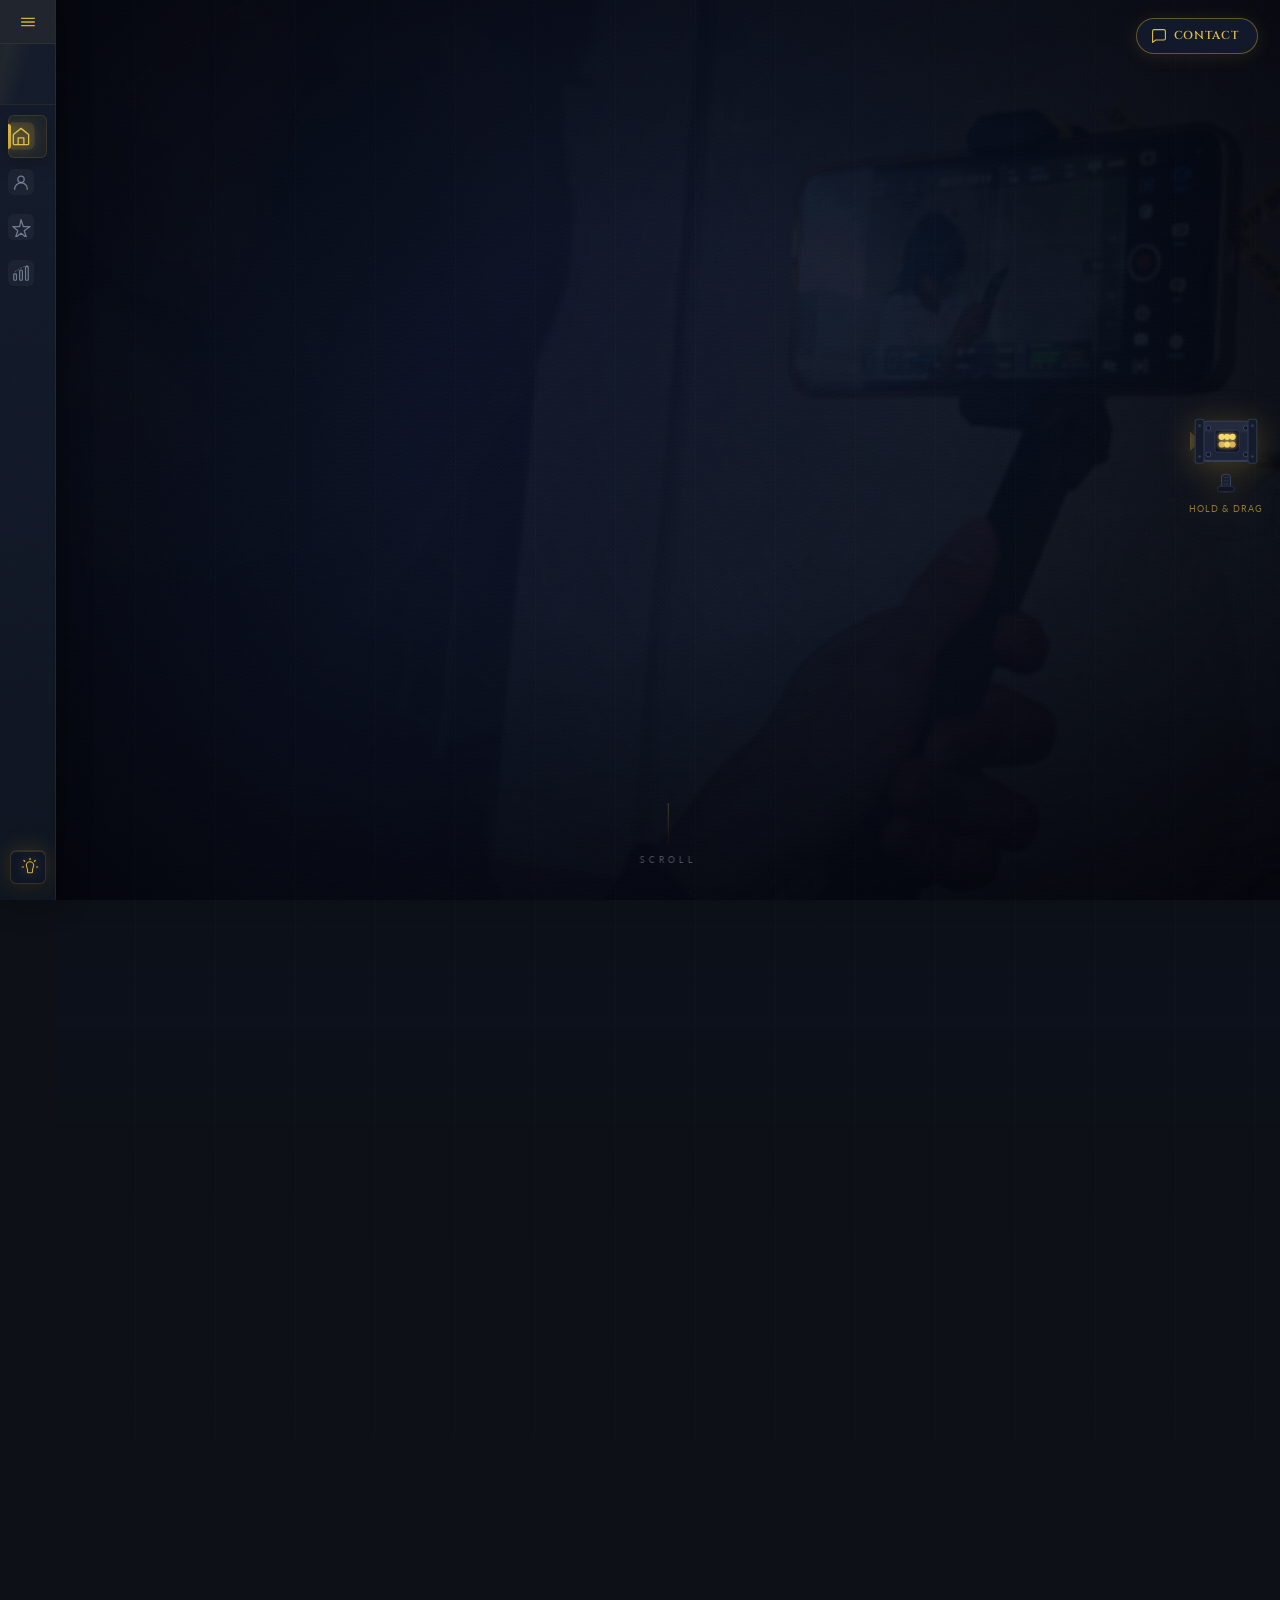
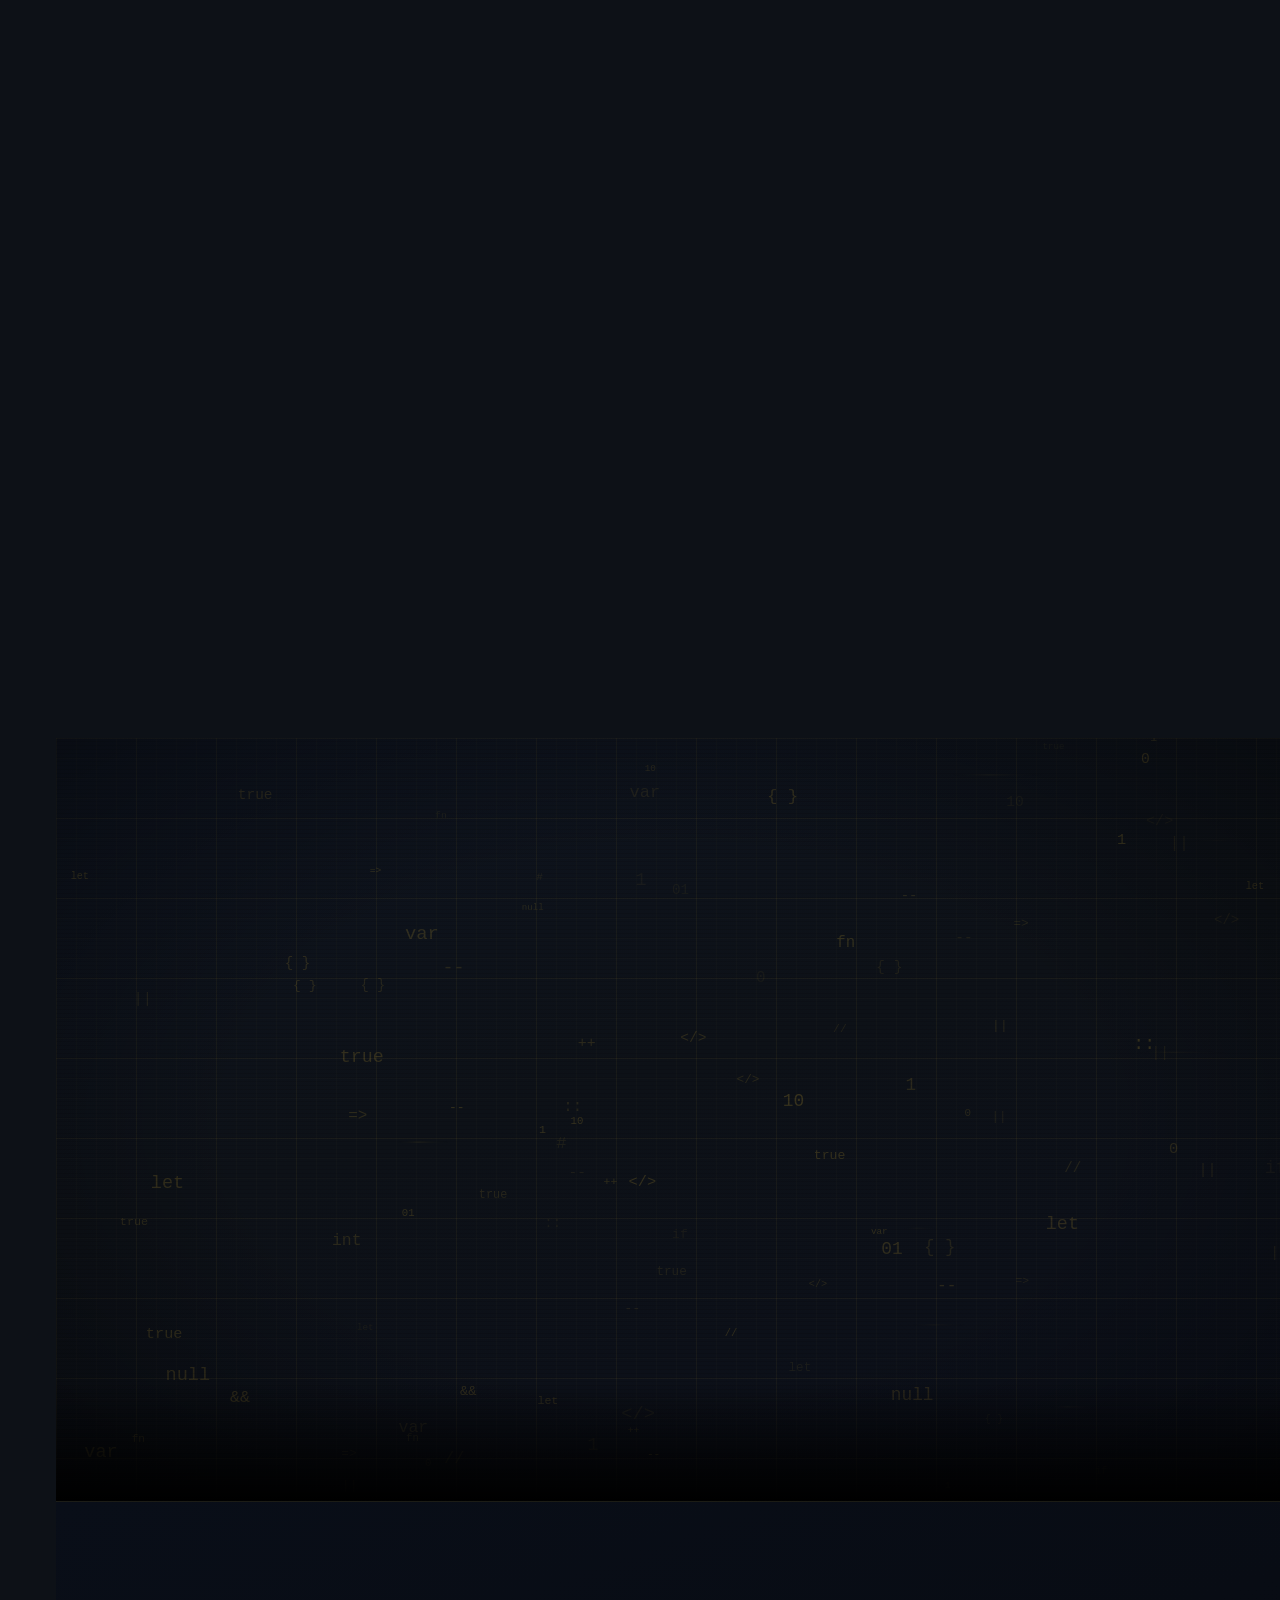
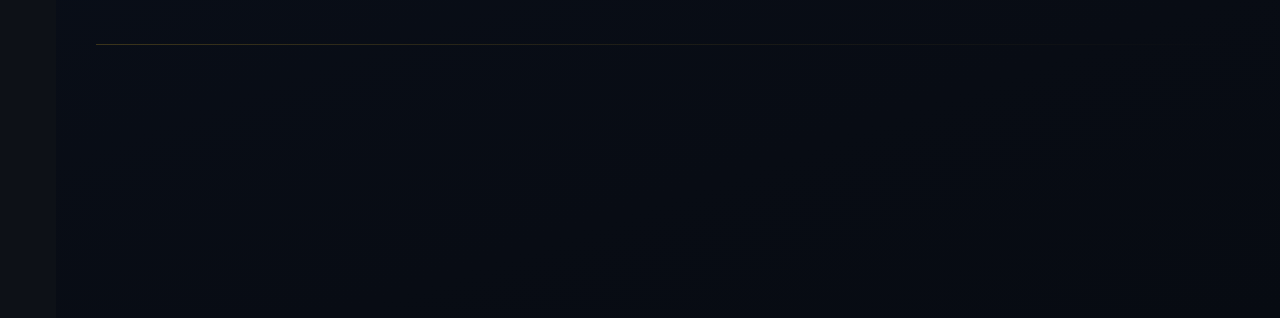
==== commit d3cb5d2d: "Add files via upload" ====
--- a/index.html
+++ b/index.html
@@ -35,13 +35,16 @@
 <body>
 
   <!-- ============================================================
-       HEADER — fixed, transparent → solid on scroll
-       ============================================================ -->
-  <header class="header" id="header">
-    <div class="header-inner">
-
-      <a href="#" class="logo" aria-label="marklorenz2.0 home">
-        <svg class="logo-svg" viewBox="0 0 44 44" fill="none" xmlns="http://www.w3.org/2000/svg" aria-hidden="true">
+       CINEMATIC LOADING SCREEN
+       ============================================================ -->
+  <div id="siteLoader" class="site-loader" aria-hidden="true" role="status" aria-label="Loading">
+    <div class="loader-bg" aria-hidden="true"></div>
+    <div class="loader-film-lines" aria-hidden="true"></div>
+
+    <div class="loader-center">
+      <!-- Logo mark -->
+      <div class="loader-logo">
+        <svg class="loader-logo-svg" viewBox="0 0 44 44" fill="none" xmlns="http://www.w3.org/2000/svg" aria-hidden="true">
           <circle cx="22" cy="22" r="21" stroke="#D4AF37" stroke-width="1.2"/>
           <rect x="10" y="18" width="24" height="16" rx="2" fill="#0A1F44" stroke="#D4AF37" stroke-width="1"/>
           <rect x="10" y="14" width="24" height="5" rx="1.5" fill="#D4AF37"/>
@@ -49,93 +52,218 @@
           <line x1="19" y1="14" x2="17" y2="19" stroke="#0A1F44" stroke-width="1.5"/>
           <line x1="24" y1="14" x2="22" y2="19" stroke="#0A1F44" stroke-width="1.5"/>
           <line x1="29" y1="14" x2="27" y2="19" stroke="#0A1F44" stroke-width="1.5"/>
-          <text x="22" y="31" text-anchor="middle"
-                font-family="Georgia, serif" font-size="11" font-weight="700"
-                fill="#D4AF37" letter-spacing="0.5">M</text>
+          <text x="22" y="31" text-anchor="middle" font-family="Georgia, serif" font-size="11" font-weight="700" fill="#D4AF37" letter-spacing="0.5">M</text>
         </svg>
-        <span class="logo-text">marklorenz2.0</span>
-      </a>
-
-      <!-- Hamburger (mobile) -->
-      <button class="hamburger" id="hamburger" aria-label="Toggle menu">
-        <span></span><span></span><span></span>
-      </button>
-
-      <!-- Flashlight Toggle Button -->
-      <button class="flashlight-nav-btn" id="flashlightToggleBtn" aria-label="Toggle flashlight" title="Toggle cinematic flashlight">
-        <span class="fl-btn-icon" aria-hidden="true">
-          <svg viewBox="0 0 22 22" fill="none" xmlns="http://www.w3.org/2000/svg" width="18" height="18">
-            <!-- Light rays -->
-            <line x1="11" y1="2" x2="11" y2="0.5" stroke="#D4AF37" stroke-width="1.5" stroke-linecap="round" class="fl-ray fl-ray-top"/>
-            <line x1="16.5" y1="4" x2="17.5" y2="3" stroke="#D4AF37" stroke-width="1.5" stroke-linecap="round" class="fl-ray fl-ray-tr"/>
-            <line x1="4.5" y1="4" x2="3.5" y2="3" stroke="#D4AF37" stroke-width="1.5" stroke-linecap="round" class="fl-ray fl-ray-tl"/>
-            <line x1="19" y1="11" x2="20.5" y2="11" stroke="#D4AF37" stroke-width="1.5" stroke-linecap="round" class="fl-ray fl-ray-r"/>
-            <line x1="3" y1="11" x2="1.5" y2="11" stroke="#D4AF37" stroke-width="1.5" stroke-linecap="round" class="fl-ray fl-ray-l"/>
-            <!-- Light bulb body -->
-            <path d="M8 14.5V17a1 1 0 001 1h4a1 1 0 001-1v-2.5" stroke="#D4AF37" stroke-width="1.3" stroke-linecap="round"/>
-            <line x1="8.5" y1="15.5" x2="13.5" y2="15.5" stroke="#D4AF37" stroke-width="1.1" stroke-linecap="round"/>
-            <path d="M8 14.5c0-2-1.5-3-1.5-5.5a4.5 4.5 0 019 0c0 2.5-1.5 3.5-1.5 5.5" stroke="#D4AF37" stroke-width="1.3" stroke-linecap="round" stroke-linejoin="round"/>
-          </svg>
-        </span>
-        <span class="fl-btn-label">Light</span>
-      </button>
-
-      <!-- Navigation -->
-      <nav class="nav" id="nav">
-        <ul>
-          <li>
-            <a href="#" class="nav-link" data-modal="home">
-              <span class="nav-card-icon" aria-hidden="true">
-                <svg viewBox="0 0 20 20" fill="none" xmlns="http://www.w3.org/2000/svg">
-                  <path d="M3 10C3 6.13 6.13 3 10 3s7 3.13 7 7-3.13 7-7 7-7-3.13-7-7z" stroke="#D4AF37" stroke-width="1.2"/>
-                  <circle cx="10" cy="10" r="2.5" fill="#D4AF37" opacity="0.7"/>
-                </svg>
-              </span>
-              Home
-            </a>
-          </li>
-          <li>
-            <a href="#" class="nav-link" data-modal="me">
-              <span class="nav-card-icon" aria-hidden="true">
-                <svg viewBox="0 0 20 20" fill="none" xmlns="http://www.w3.org/2000/svg">
-                  <circle cx="10" cy="7" r="3.2" stroke="#D4AF37" stroke-width="1.2"/>
-                  <path d="M3.5 17c0-3.59 2.91-6.5 6.5-6.5s6.5 2.91 6.5 6.5" stroke="#D4AF37" stroke-width="1.2" stroke-linecap="round"/>
-                </svg>
-              </span>
-              Me Holistically
-            </a>
-          </li>
-          <li>
-            <a href="#" class="nav-link" data-modal="future">
-              <span class="nav-card-icon" aria-hidden="true">
-                <svg viewBox="0 0 20 20" fill="none" xmlns="http://www.w3.org/2000/svg">
-                  <rect x="3" y="5" width="14" height="10" rx="2" stroke="#D4AF37" stroke-width="1.2"/>
-                  <path d="M7 9h6M7 12h4" stroke="#D4AF37" stroke-width="1.1" stroke-linecap="round"/>
-                </svg>
-              </span>
-              Future Self as an IT Professional
-            </a>
-          </li>
-          <li>
-            <a href="#" class="nav-link" data-modal="version">
-              <span class="nav-card-icon" aria-hidden="true">
-                <svg viewBox="0 0 20 20" fill="none" xmlns="http://www.w3.org/2000/svg">
-                  <path d="M10 3v14M3 10h14" stroke="#D4AF37" stroke-width="1.3" stroke-linecap="round"/>
-                  <circle cx="10" cy="10" r="7" stroke="#D4AF37" stroke-width="1.2"/>
-                </svg>
-              </span>
-              Version 2.0 Plan
-            </a>
-          </li>
-        </ul>
-      </nav>
-
-      <!-- Mobile nav backdrop -->
-      <div class="nav-backdrop" id="navBackdrop" aria-hidden="true"></div>
-
+        <div class="loader-logo-glow" aria-hidden="true"></div>
+      </div>
+
+      <!-- Brand name -->
+      <p class="loader-brand">marklorenz<span class="loader-brand-ver">2.0</span></p>
+      <p class="loader-tagline">Frame by Frame</p>
+
+      <!-- Progress bar -->
+      <div class="loader-bar-track" aria-hidden="true">
+        <div class="loader-bar-fill" id="loaderBarFill"></div>
+      </div>
     </div>
-  </header>
-
+
+    <!-- Slide-up curtain panel for exit animation -->
+    <div class="loader-curtain" id="loaderCurtain" aria-hidden="true"></div>
+  </div>
+
+  <!-- ============================================================
+       SIDEBAR NAVIGATION (Desktop)
+       ============================================================ -->
+  <aside class="sidebar" id="sidebar" aria-label="Main navigation">
+
+    <!-- Toggle button -->
+    <button class="sidebar-toggle" id="sidebarToggle" aria-label="Toggle sidebar" title="Toggle sidebar">
+      <svg class="toggle-icon-open" viewBox="0 0 20 20" fill="none" width="18" height="18" aria-hidden="true">
+        <line x1="3" y1="6" x2="17" y2="6" stroke="#D4AF37" stroke-width="1.5" stroke-linecap="round"/>
+        <line x1="3" y1="10" x2="17" y2="10" stroke="#D4AF37" stroke-width="1.5" stroke-linecap="round"/>
+        <line x1="3" y1="14" x2="17" y2="14" stroke="#D4AF37" stroke-width="1.5" stroke-linecap="round"/>
+      </svg>
+      <svg class="toggle-icon-close" viewBox="0 0 20 20" fill="none" width="18" height="18" aria-hidden="true">
+        <line x1="5" y1="5" x2="15" y2="15" stroke="#D4AF37" stroke-width="1.5" stroke-linecap="round"/>
+        <line x1="15" y1="5" x2="5" y2="15" stroke="#D4AF37" stroke-width="1.5" stroke-linecap="round"/>
+      </svg>
+    </button>
+
+    <!-- Logo -->
+    <a href="#" class="sidebar-logo" id="sidebarLogo" aria-label="marklorenz2.0 home — scroll to top">
+      <svg class="sidebar-logo-svg" viewBox="0 0 44 44" fill="none" xmlns="http://www.w3.org/2000/svg" aria-hidden="true">
+        <circle cx="22" cy="22" r="21" stroke="#D4AF37" stroke-width="1.2"/>
+        <rect x="10" y="18" width="24" height="16" rx="2" fill="#0A1F44" stroke="#D4AF37" stroke-width="1"/>
+        <rect x="10" y="14" width="24" height="5" rx="1.5" fill="#D4AF37"/>
+        <line x1="14" y1="14" x2="12" y2="19" stroke="#0A1F44" stroke-width="1.5"/>
+        <line x1="19" y1="14" x2="17" y2="19" stroke="#0A1F44" stroke-width="1.5"/>
+        <line x1="24" y1="14" x2="22" y2="19" stroke="#0A1F44" stroke-width="1.5"/>
+        <line x1="29" y1="14" x2="27" y2="19" stroke="#0A1F44" stroke-width="1.5"/>
+        <text x="22" y="31" text-anchor="middle" font-family="Georgia,serif" font-size="11" font-weight="700" fill="#D4AF37" letter-spacing="0.5">M</text>
+      </svg>
+      <span class="sidebar-logo-text">marklorenz2.0</span>
+    </a>
+
+    <!-- Nav items -->
+    <nav class="sidebar-nav" aria-label="Site sections">
+      <ul>
+        <li>
+          <button class="sidebar-nav-item active" data-modal="home" aria-label="Home" data-tooltip="Home">
+            <span class="sni-icon" aria-hidden="true">
+              <svg viewBox="0 0 22 22" fill="none" xmlns="http://www.w3.org/2000/svg" width="20" height="20">
+                <path d="M3 9.5L11 3l8 6.5V19a1 1 0 01-1 1H4a1 1 0 01-1-1V9.5z" stroke="currentColor" stroke-width="1.4" stroke-linejoin="round"/>
+                <path d="M8 20v-7h6v7" stroke="currentColor" stroke-width="1.4" stroke-linecap="round" stroke-linejoin="round"/>
+              </svg>
+            </span>
+            <span class="sni-label">Home</span>
+          </button>
+        </li>
+        <li>
+          <button class="sidebar-nav-item" data-modal="me" aria-label="Me Holistically" data-tooltip="Me Holistically">
+            <span class="sni-icon" aria-hidden="true">
+              <svg viewBox="0 0 22 22" fill="none" xmlns="http://www.w3.org/2000/svg" width="20" height="20">
+                <circle cx="11" cy="8" r="3.5" stroke="currentColor" stroke-width="1.4"/>
+                <path d="M4 19c0-3.87 3.13-7 7-7h.5c3.87 0 6.5 3.13 6.5 7" stroke="currentColor" stroke-width="1.4" stroke-linecap="round"/>
+              </svg>
+            </span>
+            <span class="sni-label">Me Holistically</span>
+          </button>
+        </li>
+        <li>
+          <button class="sidebar-nav-item" data-modal="future" aria-label="Personal Development" data-tooltip="Personal Development">
+            <span class="sni-icon" aria-hidden="true">
+              <svg viewBox="0 0 22 22" fill="none" xmlns="http://www.w3.org/2000/svg" width="20" height="20">
+                <path d="M11 3l2.5 7.5H21l-6.5 4.7 2.5 7.3L11 18l-6 4.5 2.5-7.3L2 10.5h7.5L11 3z" stroke="currentColor" stroke-width="1.4" stroke-linejoin="round"/>
+              </svg>
+            </span>
+            <span class="sni-label">Personal Dev</span>
+          </button>
+        </li>
+        <li>
+          <button class="sidebar-nav-item" data-modal="version" aria-label="Version 2.0 Plan" data-tooltip="Version 2.0 Plan">
+            <span class="sni-icon" aria-hidden="true">
+              <svg viewBox="0 0 22 22" fill="none" xmlns="http://www.w3.org/2000/svg" width="20" height="20">
+                <rect x="3" y="12" width="3" height="7" rx="0.9" stroke="currentColor" stroke-width="1.3"/>
+                <rect x="9.5" y="8" width="3" height="11" rx="0.9" stroke="currentColor" stroke-width="1.3"/>
+                <rect x="16" y="4" width="3" height="15" rx="0.9" stroke="currentColor" stroke-width="1.3"/>
+                <path d="M4.5 9.5l5.5-3.5 5.5-2.5 3-1" stroke="currentColor" stroke-width="1.1" stroke-linecap="round" stroke-dasharray="1.5 2" opacity="0.6"/>
+              </svg>
+            </span>
+            <span class="sni-label">Version 2.0</span>
+          </button>
+        </li>
+      </ul>
+    </nav>
+
+    <!-- Flashlight toggle (relocated from old header) -->
+    <button class="sidebar-flashlight-btn flashlight-nav-btn" id="flashlightToggleBtn" aria-label="Toggle flashlight" title="Toggle cinematic flashlight">
+      <span class="fl-btn-icon" aria-hidden="true">
+        <svg viewBox="0 0 22 22" fill="none" xmlns="http://www.w3.org/2000/svg" width="18" height="18">
+          <line x1="11" y1="2" x2="11" y2="0.5" stroke="#D4AF37" stroke-width="1.5" stroke-linecap="round" class="fl-ray fl-ray-top"/>
+          <line x1="16.5" y1="4" x2="17.5" y2="3" stroke="#D4AF37" stroke-width="1.5" stroke-linecap="round" class="fl-ray fl-ray-tr"/>
+          <line x1="4.5" y1="4" x2="3.5" y2="3" stroke="#D4AF37" stroke-width="1.5" stroke-linecap="round" class="fl-ray fl-ray-tl"/>
+          <line x1="19" y1="11" x2="20.5" y2="11" stroke="#D4AF37" stroke-width="1.5" stroke-linecap="round" class="fl-ray fl-ray-r"/>
+          <line x1="3" y1="11" x2="1.5" y2="11" stroke="#D4AF37" stroke-width="1.5" stroke-linecap="round" class="fl-ray fl-ray-l"/>
+          <path d="M8 14.5V17a1 1 0 001 1h4a1 1 0 001-1v-2.5" stroke="#D4AF37" stroke-width="1.3" stroke-linecap="round"/>
+          <path d="M8 14.5c0-2-1.5-3-1.5-5.5a4.5 4.5 0 019 0c0 2.5-1.5 3.5-1.5 5.5" stroke="#D4AF37" stroke-width="1.3" stroke-linecap="round" stroke-linejoin="round"/>
+        </svg>
+      </span>
+      <span class="fl-btn-label sidebar-fl-label">Light</span>
+    </button>
+
+  </aside>
+
+  <!-- Sidebar overlay (mobile — not used on desktop) -->
+  <div class="sidebar-backdrop" id="sidebarBackdrop" aria-hidden="true"></div>
+
+  <!-- ============================================================
+       BOTTOM NAVIGATION (Mobile)
+       ============================================================ -->
+  <nav class="bottom-nav" id="bottomNav" aria-label="Mobile navigation">
+    <button class="bottom-nav-item active" data-modal="home" aria-label="Home">
+      <span class="bni-icon" aria-hidden="true">
+        <svg viewBox="0 0 22 22" fill="none" xmlns="http://www.w3.org/2000/svg" width="22" height="22">
+          <path d="M3 9.5L11 3l8 6.5V19a1 1 0 01-1 1H4a1 1 0 01-1-1V9.5z" stroke="currentColor" stroke-width="1.4" stroke-linejoin="round"/>
+          <path d="M8 20v-7h6v7" stroke="currentColor" stroke-width="1.4" stroke-linecap="round" stroke-linejoin="round"/>
+        </svg>
+      </span>
+      <span class="bni-label">Home</span>
+    </button>
+    <button class="bottom-nav-item" data-modal="me" aria-label="Me Holistically">
+      <span class="bni-icon" aria-hidden="true">
+        <svg viewBox="0 0 22 22" fill="none" xmlns="http://www.w3.org/2000/svg" width="22" height="22">
+          <circle cx="11" cy="8" r="3.5" stroke="currentColor" stroke-width="1.4"/>
+          <path d="M4 19c0-3.87 3.13-7 7-7h.5c3.87 0 6.5 3.13 6.5 7" stroke="currentColor" stroke-width="1.4" stroke-linecap="round"/>
+        </svg>
+      </span>
+      <span class="bni-label">Me</span>
+    </button>
+    <button class="bottom-nav-item" data-modal="future" aria-label="Personal Development">
+      <span class="bni-icon" aria-hidden="true">
+        <svg viewBox="0 0 22 22" fill="none" xmlns="http://www.w3.org/2000/svg" width="22" height="22">
+          <path d="M11 3l2.5 7.5H21l-6.5 4.7 2.5 7.3L11 18l-6 4.5 2.5-7.3L2 10.5h7.5L11 3z" stroke="currentColor" stroke-width="1.4" stroke-linejoin="round"/>
+        </svg>
+      </span>
+      <span class="bni-label">Growth</span>
+    </button>
+    <button class="bottom-nav-item" data-modal="version" aria-label="Version 2.0 Plan">
+      <span class="bni-icon" aria-hidden="true">
+        <svg viewBox="0 0 22 22" fill="none" xmlns="http://www.w3.org/2000/svg" width="22" height="22">
+          <rect x="3" y="12" width="3" height="7" rx="0.9" stroke="currentColor" stroke-width="1.3"/>
+          <rect x="9.5" y="8" width="3" height="11" rx="0.9" stroke="currentColor" stroke-width="1.3"/>
+          <rect x="16" y="4" width="3" height="15" rx="0.9" stroke="currentColor" stroke-width="1.3"/>
+          <path d="M4.5 9.5l5.5-3.5 5.5-2.5 3-1" stroke="currentColor" stroke-width="1.1" stroke-linecap="round" stroke-dasharray="1.5 2" opacity="0.6"/>
+        </svg>
+      </span>
+      <span class="bni-label">v2.0</span>
+    </button>
+    <button class="bottom-nav-item bottom-nav-light" id="bottomNavLightBtn" aria-label="Toggle flashlight">
+      <span class="bni-icon" aria-hidden="true">
+        <svg viewBox="0 0 22 22" fill="none" xmlns="http://www.w3.org/2000/svg" width="22" height="22">
+          <line x1="11" y1="2" x2="11" y2="0.5" stroke="currentColor" stroke-width="1.5" stroke-linecap="round"/>
+          <line x1="16.5" y1="4" x2="17.5" y2="3" stroke="currentColor" stroke-width="1.5" stroke-linecap="round"/>
+          <line x1="4.5"  y1="4" x2="3.5"  y2="3" stroke="currentColor" stroke-width="1.5" stroke-linecap="round"/>
+          <line x1="19"   y1="11" x2="20.5" y2="11" stroke="currentColor" stroke-width="1.5" stroke-linecap="round"/>
+          <line x1="3"    y1="11" x2="1.5"  y2="11" stroke="currentColor" stroke-width="1.5" stroke-linecap="round"/>
+          <path d="M8 14.5V17a1 1 0 001 1h4a1 1 0 001-1v-2.5" stroke="currentColor" stroke-width="1.3" stroke-linecap="round"/>
+          <path d="M8 14.5c0-2-1.5-3-1.5-5.5a4.5 4.5 0 019 0c0 2.5-1.5 3.5-1.5 5.5" stroke="currentColor" stroke-width="1.3" stroke-linecap="round" stroke-linejoin="round"/>
+        </svg>
+      </span>
+      <span class="bni-label">Light</span>
+    </button>
+  </nav>
+
+  <!-- Mobile top bar (logo only — mobile only) -->
+  <div class="mobile-topbar" id="mobileTopbar" aria-hidden="true">
+    <a href="#" class="mobile-topbar-logo" id="mobileTopbarLogo" aria-label="marklorenz2.0 — go to top">
+      <svg class="mobile-topbar-logo-svg" viewBox="0 0 44 44" fill="none" xmlns="http://www.w3.org/2000/svg" aria-hidden="true">
+        <circle cx="22" cy="22" r="21" stroke="#D4AF37" stroke-width="1.2"/>
+        <rect x="10" y="18" width="24" height="16" rx="2" fill="#0A1F44" stroke="#D4AF37" stroke-width="1"/>
+        <rect x="10" y="14" width="24" height="5" rx="1.5" fill="#D4AF37"/>
+        <line x1="14" y1="14" x2="12" y2="19" stroke="#0A1F44" stroke-width="1.5"/>
+        <line x1="19" y1="14" x2="17" y2="19" stroke="#0A1F44" stroke-width="1.5"/>
+        <line x1="24" y1="14" x2="22" y2="19" stroke="#0A1F44" stroke-width="1.5"/>
+        <line x1="29" y1="14" x2="27" y2="19" stroke="#0A1F44" stroke-width="1.5"/>
+        <text x="22" y="31" text-anchor="middle" font-family="Georgia,serif" font-size="11" font-weight="700" fill="#D4AF37" letter-spacing="0.5">M</text>
+      </svg>
+      <span class="mobile-topbar-brand">marklorenz<strong>2.0</strong></span>
+    </a>
+  </div>
+
+  <!-- ============================================================
+       CONTACT BUTTON — fixed top-right
+       ============================================================ -->
+  <a href="#footer" class="contact-btn" id="contactBtn" aria-label="Go to contact section">
+    <svg class="contact-btn-icon" viewBox="0 0 20 20" fill="none" xmlns="http://www.w3.org/2000/svg" width="16" height="16" aria-hidden="true">
+      <path d="M2 4a2 2 0 012-2h12a2 2 0 012 2v9a2 2 0 01-2 2H6l-4 3V4z" stroke="currentColor" stroke-width="1.4" stroke-linejoin="round"/>
+    </svg>
+    <span class="contact-btn-label">Contact</span>
+  </a>
+
+  <!-- ============================================================
+       MAIN CONTENT WRAPPER — shifts with sidebar on desktop
+       ============================================================ -->
+  <div class="main-content" id="mainContent">
 
   <!-- ============================================================
        HERO — full-viewport, canvas bg, two-column layout
@@ -150,8 +278,8 @@
       <div class="hero-text">
         <p class="hero-eyebrow">marklorenz2.0</p>
         <h1 class="hero-title">
-          <span>Mark Lorenz</span>
-          <span class="gold">Frame by Frame 2.0</span>
+          <span class="hero-title-line hero-title-line--1">Mark Lorenz</span>
+          <span class="hero-title-line hero-title-line--2 gold">Frame by Frame 2.0</span>
         </h1>
         <blockquote class="hero-motto">
           Sa bawat kuha at galaw ng eksena,<br />
@@ -215,73 +343,105 @@
 
 
   <!-- ============================================================
-       FEATURE BOXES — Hero Extension Cards
+       FEATURE BOXES — Hero Extension Cards (Redesigned v2)
        ============================================================ -->
   <section class="feature-boxes-section" id="featureBoxes" aria-label="Explore sections">
     <div class="feature-boxes-bg-extension" aria-hidden="true"></div>
     <div class="feature-boxes-inner">
 
       <!-- Card 1: Me Holistically -->
-      <div class="feature-box" data-modal="me" tabindex="0" role="button" aria-label="Open Me Holistically">
-        <div class="feature-box-glow" aria-hidden="true"></div>
-        <div class="feature-box-border" aria-hidden="true"></div>
-        <div class="feature-box-content">
-          <div class="feature-box-icon" aria-hidden="true">
-            <svg viewBox="0 0 36 36" fill="none" xmlns="http://www.w3.org/2000/svg">
-              <circle cx="18" cy="12" r="5.5" stroke="#D4AF37" stroke-width="1.2"/>
-              <path d="M6 30c0-6.627 5.373-12 12-12s12 5.373 12 12" stroke="#D4AF37" stroke-width="1.2" stroke-linecap="round"/>
-              <circle cx="18" cy="18" r="17" stroke="#D4AF37" stroke-width="0.5" stroke-dasharray="2 3" opacity="0.4"/>
-            </svg>
+      <div class="feature-box tilt-card" data-modal="me" tabindex="0" role="button" aria-label="Open Me Holistically">
+        <div class="tilt-card-inner">
+          <div class="fc-ambient" aria-hidden="true"></div>
+          <div class="fc-shine" aria-hidden="true"></div>
+          <div class="fc-top-bar" aria-hidden="true"></div>
+          <div class="feature-box-content">
+            <div class="fc-number" aria-hidden="true">01</div>
+            <div class="fc-icon-wrap" aria-hidden="true">
+              <svg viewBox="0 0 40 40" fill="none" xmlns="http://www.w3.org/2000/svg" width="40" height="40">
+                <circle cx="20" cy="13" r="6" stroke="#D4AF37" stroke-width="1.3"/>
+                <path d="M7 33c0-7.18 5.82-13 13-13s13 5.82 13 13" stroke="#D4AF37" stroke-width="1.3" stroke-linecap="round"/>
+                <circle cx="20" cy="20" r="18.5" stroke="#D4AF37" stroke-width="0.5" stroke-dasharray="2.5 3.5" opacity="0.35"/>
+                <circle cx="20" cy="20" r="13" stroke="#D4AF37" stroke-width="0.4" stroke-dasharray="1 4" opacity="0.2"/>
+              </svg>
+            </div>
+            <div class="fc-body">
+              <h3 class="fc-title">Me Holistically</h3>
+              <p class="fc-desc">A complete portrait of who I am — physically, spiritually, digitally, and emotionally. Every dimension of my self, explored with honesty.</p>
+            </div>
+            <div class="fc-footer">
+              <span class="fc-tag">Identity</span>
+              <span class="fc-arrow" aria-hidden="true">
+                <svg viewBox="0 0 18 18" fill="none" width="16" height="16">
+                  <path d="M3.5 9h11M10 4.5l4.5 4.5L10 13.5" stroke="#D4AF37" stroke-width="1.5" stroke-linecap="round" stroke-linejoin="round"/>
+                </svg>
+              </span>
+            </div>
           </div>
-          <h3 class="feature-box-title">Me Holistically</h3>
-          <p class="feature-box-desc">A complete portrait of who I am — physically, spiritually, digitally, and emotionally. Every dimension of my self, explored with honesty.</p>
-          <span class="feature-box-cta" aria-hidden="true">
-            <span>Discover</span>
-            <svg viewBox="0 0 16 16" fill="none" width="14" height="14"><path d="M3 8h10M9 4l4 4-4 4" stroke="#D4AF37" stroke-width="1.4" stroke-linecap="round" stroke-linejoin="round"/></svg>
-          </span>
-        </div>
-      </div>
-
-      <!-- Card 2: Personal Development (maps to future) -->
-      <div class="feature-box" data-modal="future" tabindex="0" role="button" aria-label="Open Future Self as an IT Professional">
-        <div class="feature-box-glow" aria-hidden="true"></div>
-        <div class="feature-box-border" aria-hidden="true"></div>
-        <div class="feature-box-content">
-          <div class="feature-box-icon" aria-hidden="true">
-            <svg viewBox="0 0 36 36" fill="none" xmlns="http://www.w3.org/2000/svg">
-              <path d="M18 4l2.5 7.5H28l-6.5 4.8 2.5 7.5L18 19l-6 4.8 2.5-7.5L8 11.5h7.5L18 4z" stroke="#D4AF37" stroke-width="1.2" stroke-linejoin="round"/>
-              <circle cx="18" cy="18" r="17" stroke="#D4AF37" stroke-width="0.5" stroke-dasharray="2 3" opacity="0.4"/>
-            </svg>
+        </div>
+      </div>
+
+      <!-- Card 2: Personal Development -->
+      <div class="feature-box tilt-card" data-modal="future" tabindex="0" role="button" aria-label="Open Future Self as an IT Professional">
+        <div class="tilt-card-inner">
+          <div class="fc-ambient" aria-hidden="true"></div>
+          <div class="fc-shine" aria-hidden="true"></div>
+          <div class="fc-top-bar" aria-hidden="true"></div>
+          <div class="feature-box-content">
+            <div class="fc-number" aria-hidden="true">02</div>
+            <div class="fc-icon-wrap" aria-hidden="true">
+              <svg viewBox="0 0 40 40" fill="none" xmlns="http://www.w3.org/2000/svg" width="40" height="40">
+                <path d="M20 4l2.8 8.4H31l-7.2 5.3 2.8 8.3L20 21l-6.6 5 2.8-8.3L9 12.4h8.2L20 4z" stroke="#D4AF37" stroke-width="1.3" stroke-linejoin="round"/>
+                <circle cx="20" cy="20" r="18.5" stroke="#D4AF37" stroke-width="0.5" stroke-dasharray="2.5 3.5" opacity="0.35"/>
+                <circle cx="20" cy="20" r="13" stroke="#D4AF37" stroke-width="0.4" stroke-dasharray="1 4" opacity="0.2"/>
+              </svg>
+            </div>
+            <div class="fc-body">
+              <h3 class="fc-title">Personal Development</h3>
+              <p class="fc-desc">From a BSIT student to a future IT professional and multimedia creator. Tracking the skills, growth, and vision that shape my career path.</p>
+            </div>
+            <div class="fc-footer">
+              <span class="fc-tag">Growth</span>
+              <span class="fc-arrow" aria-hidden="true">
+                <svg viewBox="0 0 18 18" fill="none" width="16" height="16">
+                  <path d="M3.5 9h11M10 4.5l4.5 4.5L10 13.5" stroke="#D4AF37" stroke-width="1.5" stroke-linecap="round" stroke-linejoin="round"/>
+                </svg>
+              </span>
+            </div>
           </div>
-          <h3 class="feature-box-title">Personal Development</h3>
-          <p class="feature-box-desc">From a BSIT student to a future IT professional and multimedia creator. Tracking the skills, growth, and vision that shape my career path.</p>
-          <span class="feature-box-cta" aria-hidden="true">
-            <span>Explore</span>
-            <svg viewBox="0 0 16 16" fill="none" width="14" height="14"><path d="M3 8h10M9 4l4 4-4 4" stroke="#D4AF37" stroke-width="1.4" stroke-linecap="round" stroke-linejoin="round"/></svg>
-          </span>
-        </div>
-      </div>
-
-      <!-- Card 3: Achievements (maps to version) -->
-      <div class="feature-box" data-modal="version" tabindex="0" role="button" aria-label="Open Version 2.0 Plan">
-        <div class="feature-box-glow" aria-hidden="true"></div>
-        <div class="feature-box-border" aria-hidden="true"></div>
-        <div class="feature-box-content">
-          <div class="feature-box-icon" aria-hidden="true">
-            <svg viewBox="0 0 36 36" fill="none" xmlns="http://www.w3.org/2000/svg">
-              <rect x="8" y="20" width="4" height="10" rx="1" stroke="#D4AF37" stroke-width="1.2"/>
-              <rect x="16" y="14" width="4" height="16" rx="1" stroke="#D4AF37" stroke-width="1.2"/>
-              <rect x="24" y="8" width="4" height="22" rx="1" stroke="#D4AF37" stroke-width="1.2"/>
-              <path d="M9 15l7-5 7-4 5-2" stroke="#D4AF37" stroke-width="1" stroke-linecap="round" stroke-dasharray="1.5 2" opacity="0.5"/>
-              <circle cx="18" cy="18" r="17" stroke="#D4AF37" stroke-width="0.5" stroke-dasharray="2 3" opacity="0.4"/>
-            </svg>
+        </div>
+      </div>
+
+      <!-- Card 3: Achievements -->
+      <div class="feature-box tilt-card" data-modal="version" tabindex="0" role="button" aria-label="Open Version 2.0 Plan">
+        <div class="tilt-card-inner">
+          <div class="fc-ambient" aria-hidden="true"></div>
+          <div class="fc-shine" aria-hidden="true"></div>
+          <div class="fc-top-bar" aria-hidden="true"></div>
+          <div class="feature-box-content">
+            <div class="fc-number" aria-hidden="true">03</div>
+            <div class="fc-icon-wrap" aria-hidden="true">
+              <svg viewBox="0 0 40 40" fill="none" xmlns="http://www.w3.org/2000/svg" width="40" height="40">
+                <rect x="8" y="22" width="5" height="12" rx="1.5" stroke="#D4AF37" stroke-width="1.3"/>
+                <rect x="17.5" y="15" width="5" height="19" rx="1.5" stroke="#D4AF37" stroke-width="1.3"/>
+                <rect x="27" y="8" width="5" height="26" rx="1.5" stroke="#D4AF37" stroke-width="1.3"/>
+                <path d="M10 17l8-6 8-4 5.5-2.5" stroke="#D4AF37" stroke-width="1.1" stroke-linecap="round" stroke-dasharray="1.5 2.5" opacity="0.55"/>
+                <circle cx="20" cy="20" r="18.5" stroke="#D4AF37" stroke-width="0.5" stroke-dasharray="2.5 3.5" opacity="0.35"/>
+              </svg>
+            </div>
+            <div class="fc-body">
+              <h3 class="fc-title">Version 2.0</h3>
+              <p class="fc-desc">Goals reached, lessons learned, and the Version 2.0 plan in action. A roadmap of milestones — past, present, and everything still ahead.</p>
+            </div>
+            <div class="fc-footer">
+              <span class="fc-tag">Milestones</span>
+              <span class="fc-arrow" aria-hidden="true">
+                <svg viewBox="0 0 18 18" fill="none" width="16" height="16">
+                  <path d="M3.5 9h11M10 4.5l4.5 4.5L10 13.5" stroke="#D4AF37" stroke-width="1.5" stroke-linecap="round" stroke-linejoin="round"/>
+                </svg>
+              </span>
+            </div>
           </div>
-          <h3 class="feature-box-title">Achievements</h3>
-          <p class="feature-box-desc">Goals reached, lessons learned, and the Version 2.0 plan in action. A roadmap of milestones — past, present, and everything still ahead.</p>
-          <span class="feature-box-cta" aria-hidden="true">
-            <span>View</span>
-            <svg viewBox="0 0 16 16" fill="none" width="14" height="14"><path d="M3 8h10M9 4l4 4-4 4" stroke="#D4AF37" stroke-width="1.4" stroke-linecap="round" stroke-linejoin="round"/></svg>
-          </span>
         </div>
       </div>
 
@@ -637,6 +797,18 @@
     </button>
   </div>
 
+  </div><!-- /.main-content -->
+
   <script src="script.js"></script>
+  <script>
+    /* ── Contact button — smooth scroll to footer ── */
+    document.getElementById('contactBtn').addEventListener('click', function(e) {
+      e.preventDefault();
+      const footer = document.getElementById('footer');
+      if (footer) {
+        footer.scrollIntoView({ behavior: 'smooth', block: 'start' });
+      }
+    });
+  </script>
 </body>
 </html>
--- a/style.css
+++ b/style.css
@@ -94,7 +94,7 @@
   will-change: background;
 }
 .header.scrolled {
-  background: rgba(4, 9, 20, 0.97);
+  background: linear-gradient(160deg, rgba(5,15,34,0.98) 0%, rgba(8,18,42,0.97) 100%);
   border-bottom-color: rgba(212,175,55,0.14);
   backdrop-filter: blur(20px);
   -webkit-backdrop-filter: blur(20px);
@@ -312,7 +312,7 @@
   z-index: 3;
   width: 100%;
   max-width: 1200px;
-  padding: calc(var(--header-h) + 3.5rem) 2.5rem 5rem;
+  padding: 5rem 2.5rem 5rem;
   display: grid;
   grid-template-columns: 1fr auto;
   align-items: center;
@@ -934,6 +934,64 @@
 @keyframes fadeUp {
   from { opacity: 0; transform: translateY(22px); }
   to   { opacity: 1; transform: translateY(0); }
+}
+
+/* ── Logo entrance — slides in from left with gentle fade ────── */
+@keyframes logoSlideIn {
+  0%   { opacity: 0; transform: translateX(-18px) scale(0.88); filter: drop-shadow(0 0 0px rgba(212,175,55,0)); }
+  60%  { opacity: 1; transform: translateX(3px)   scale(1.04); filter: drop-shadow(0 0 10px rgba(212,175,55,0.55)); }
+  100% { opacity: 1; transform: translateX(0)     scale(1);    filter: drop-shadow(0 0 6px rgba(212,175,55,0.30)); }
+}
+@keyframes logoTextSlideIn {
+  0%   { opacity: 0; transform: translateX(-12px); }
+  100% { opacity: 1; transform: translateX(0); }
+}
+/* Mobile topbar entrance — drops down from above */
+@keyframes topbarSlideDown {
+  0%   { opacity: 0; transform: translateY(-100%); }
+  60%  { opacity: 1; transform: translateY(4px); }
+  100% { opacity: 1; transform: translateY(0); }
+}
+@keyframes topbarLogoIn {
+  0%   { opacity: 0; transform: translateX(-14px) scale(0.90); }
+  65%  { opacity: 1; transform: translateX(2px)   scale(1.05); }
+  100% { opacity: 1; transform: translateX(0)     scale(1); }
+}
+
+/* ── Cinematic title zoom-in ─────────────────────────────────── */
+@keyframes titleZoomIn {
+  0%   { opacity: 0; transform: scale(0.30); filter: blur(4px); }
+  35%  { opacity: 1; filter: blur(1px); }
+  72%  { transform: scale(1.012); filter: blur(0px); }
+  88%  { transform: scale(0.996); }
+  100% { opacity: 1; transform: scale(1); filter: blur(0px); }
+}
+
+/* Gold shimmer pulse after the title lands */
+@keyframes titleGoldPulse {
+  0%   { text-shadow: 0 0 60px rgba(212,175,55,0.22), 0 0 20px rgba(212,175,55,0.12); }
+  40%  { text-shadow: 0 0 90px rgba(212,175,55,0.65), 0 0 44px rgba(212,175,55,0.42), 0 0 10px rgba(255,230,100,0.50); }
+  100% { text-shadow: 0 0 60px rgba(212,175,55,0.22), 0 0 20px rgba(212,175,55,0.12); }
+}
+
+/* Hold invisible while loader is active */
+/* While loader is active: hide spans */
+html.loader-active .hero-title span:first-child,
+html.loader-active .hero-title .gold {
+  opacity: 0 !important;
+  transform: scale(0.28) translateZ(0) !important;
+  animation: none !important;
+  transition: none !important;
+}
+
+/* Fire span zoom-up once loader finishes */
+html:not(.loader-active) .hero-title span:first-child {
+  animation: cinematicScaleUp 1.20s cubic-bezier(0.12, 0.8, 0.32, 1) 0.10s both;
+}
+html:not(.loader-active) .hero-title .gold {
+  animation:
+    cinematicScaleUp 1.20s cubic-bezier(0.22, 1, 0.36, 1) 0.30s both,
+    goldFlareBurst   0.80s cubic-bezier(0.22, 1, 0.36, 1)    0.80s both;
 }
 @keyframes scrollPulse {
   0%, 100% { opacity: 0.18; transform: scaleY(0.65); }
@@ -1538,32 +1596,76 @@
 
 
 /* ================================================================
-   CINEMATIC TITLE REVEAL
+   CINEMATIC TITLE REVEAL — DRAMATIC ZOOM
    ================================================================ */
 .hero-title {
   position: relative;
 }
 
+/* Both spans scale UP from small — cinematic grow into frame */
 .hero-title span:first-child {
   display: block;
   opacity: 0;
-  transform: scale(0.93) translateY(12px);
-  animation: cinematicTitleReveal 1.5s cubic-bezier(0.22, 1, 0.36, 1) 0.3s both;
+  transform: scale(0.28) translateZ(0);
+  animation: cinematicScaleUp 1.60s cubic-bezier(0.12, 0.8, 0.32, 1) 0.20s both;
   will-change: transform, opacity;
 }
 
 .hero-title .gold {
   display: block;
   opacity: 0;
-  transform: scale(0.93) translateY(12px);
-  animation: cinematicTitleReveal 1.5s cubic-bezier(0.22, 1, 0.36, 1) 0.72s both;
+  transform: scale(0.28) translateZ(0);
+  animation:
+    cinematicScaleUp  1.60s cubic-bezier(0.12, 0.8, 0.32, 1) 0.80s both,
+    goldFlareBurst    0.80s cubic-bezier(0.22, 1, 0.36, 1)    2.20s both;
   will-change: transform, opacity;
 }
 
-@keyframes cinematicTitleReveal {
-  0%   { opacity: 0; transform: scale(0.93) translateY(16px); }
-  60%  { opacity: 1; transform: scale(1.010) translateY(-2px); }
-  100% { opacity: 1; transform: scale(1) translateY(0); }
+/* ── Scale UP: tiny → grows steadily → slight overshoot → settles ── */
+@keyframes cinematicScaleUp {
+  0%   {
+    opacity: 0;
+    transform: scale(0.28) translateZ(0);
+    filter: blur(4px);
+  }
+  20%  {
+    opacity: 0.6;
+    filter: blur(1.5px);
+  }
+  65%  {
+    opacity: 1;
+    transform: scale(1.04) translateZ(0);
+    filter: blur(0px);
+  }
+  82%  {
+    transform: scale(0.995) translateZ(0);
+  }
+  100% {
+    opacity: 1;
+    transform: scale(1) translateZ(0);
+    filter: blur(0px);
+  }
+}
+
+/* ── Gold flare: subtitle pulses gold as it settles ── */
+@keyframes goldFlareBurst {
+  0%   {
+    text-shadow:
+      0 0  60px rgba(212,175,55,0.22),
+      0 0  20px rgba(212,175,55,0.12);
+  }
+  38%  {
+    text-shadow:
+      0 0 120px rgba(255,220,80,0.90),
+      0 0  60px rgba(212,175,55,0.75),
+      0 0  22px rgba(255,240,130,0.80),
+      0 0   6px rgba(255,255,200,0.60);
+  }
+  100% {
+    text-shadow:
+      0 0  60px rgba(212,175,55,0.28),
+      0 0  22px rgba(212,175,55,0.14);
+  }
 }
 
 
@@ -3179,17 +3281,19 @@
    ================================================================ */
 
 /* ── Hero extension: seamless visual bridge from hero ─────────── */
+/* ================================================================
+   FEATURE BOXES — Redesigned v2 (Cinematic 3D Tilt Cards)
+   ================================================================ */
+
 .feature-boxes-section {
   position: relative;
   z-index: 10;
-  /* Pull section up to overlap hero bottom, creating seamless merge */
   margin-top: -6rem;
   padding: 0 clamp(1.25rem, 5vw, 2.5rem) 5rem;
   background: transparent;
   overflow: visible;
 }
 
-/* Deep gradient that extends hero's dark atmosphere downward */
 .feature-boxes-bg-extension {
   position: absolute;
   inset: 0;
@@ -3206,7 +3310,6 @@
     );
 }
 
-/* Subtle film-strip vertical lines echo (matches hero::before) */
 .feature-boxes-section::before {
   content: '';
   position: absolute;
@@ -3220,7 +3323,6 @@
   );
 }
 
-/* ── Inner row container ───────────────────────────────────────── */
 .feature-boxes-inner {
   position: relative;
   z-index: 1;
@@ -3228,214 +3330,316 @@
   margin: 0 auto;
   display: grid;
   grid-template-columns: repeat(3, 1fr);
-  gap: 1.5rem;
-  padding-top: 7rem; /* Space so hero content doesn't overlap */
-}
-
-/* ── Individual Feature Box ────────────────────────────────────── */
+  gap: 1.75rem;
+  padding-top: 7rem;
+}
+
+/* ── Tilt Card Wrapper (preserves 3D context) ── */
+.tilt-card {
+  /* Perspective lives on the wrapper so inner can rotate */
+  perspective: 900px;
+}
+
+/* ── Feature Box — the rotating element ────── */
 .feature-box {
   position: relative;
-  border-radius: var(--radius-lg);
-  background: rgba(10, 20, 46, 0.62);
-  border: 1px solid rgba(212, 175, 55, 0.14);
-  backdrop-filter: blur(18px);
-  -webkit-backdrop-filter: blur(18px);
+  border-radius: 18px;
   cursor: pointer;
   outline: none;
+  /* Entrance hidden state */
+  opacity: 0;
+  transform: translateY(40px) scale(0.97);
+  transition:
+    opacity     0.75s cubic-bezier(0.22, 1, 0.36, 1),
+    transform   0.75s cubic-bezier(0.22, 1, 0.36, 1);
+}
+.feature-box:nth-child(1) { transition-delay: 0.06s; }
+.feature-box:nth-child(2) { transition-delay: 0.16s; }
+.feature-box:nth-child(3) { transition-delay: 0.26s; }
+
+.feature-box.fb-visible {
+  opacity: 1;
+  transform: translateY(0) scale(1);
+}
+
+/* ── Inner card — the 3D tilting surface ────── */
+.tilt-card-inner {
+  position: relative;
+  width: 100%;
+  border-radius: 18px;
   overflow: hidden;
-
-  /* 3D tilt base setup */
+  background:
+    linear-gradient(
+      145deg,
+      rgba(14, 26, 58, 0.90) 0%,
+      rgba(8, 17, 40, 0.96) 60%,
+      rgba(5, 12, 28, 0.98) 100%
+    );
+  border: 1px solid rgba(212, 175, 55, 0.13);
+  box-shadow:
+    0 8px 28px rgba(0, 0, 0, 0.42),
+    0 1px 0 rgba(255, 255, 255, 0.04) inset,
+    0 -1px 0 rgba(0, 0, 0, 0.3) inset;
   transform-style: preserve-3d;
-  transform: perspective(800px) rotateX(0deg) rotateY(0deg) scale(1);
-  transition:
-    transform    0.12s cubic-bezier(0.22, 1, 0.36, 1),
-    box-shadow   0.18s cubic-bezier(0.22, 1, 0.36, 1),
-    border-color 0.22s cubic-bezier(0.22, 1, 0.36, 1);
-  box-shadow:
-    0 8px 32px rgba(0, 0, 0, 0.38),
-    0 1px 0   rgba(212, 175, 55, 0.08) inset,
-    0 0  0    rgba(212, 175, 55, 0);
+  transform: rotateX(0deg) rotateY(0deg) scale(1);
+  /* Will be overridden by JS during hover */
+  transition: transform 0.60s cubic-bezier(0.22, 1, 0.36, 1),
+              box-shadow 0.45s cubic-bezier(0.22, 1, 0.36, 1),
+              border-color 0.35s ease;
   will-change: transform, box-shadow;
-}
-
-/* Animated gold border glow element */
-.feature-box-border {
+  /* Subtle noise texture via pseudo */
+}
+
+/* Ambient light layer (moves with cursor via JS) */
+.fc-ambient {
   position: absolute;
   inset: 0;
-  border-radius: var(--radius-lg);
-  pointer-events: none;
-  border: 1px solid transparent;
-  background:
-    linear-gradient(135deg, rgba(212,175,55,0.18), transparent 60%, rgba(212,175,55,0.06)) border-box;
-  -webkit-mask:
-    linear-gradient(#fff 0 0) padding-box,
-    linear-gradient(#fff 0 0);
-  -webkit-mask-composite: destination-out;
-  mask-composite: exclude;
-  opacity: 0;
-  transition: opacity 0.30s var(--ease-out);
-}
-
-/* Radial gold glow that follows cursor (set via JS) */
-.feature-box-glow {
-  position: absolute;
-  inset: -1px;
   border-radius: inherit;
   pointer-events: none;
   opacity: 0;
-  transition: opacity 0.28s var(--ease-out);
   background: radial-gradient(
-    circle at 50% 50%,
-    rgba(212, 175, 55, 0.13) 0%,
-    transparent 70%
+    circle at 50% 30%,
+    rgba(212, 175, 55, 0.11) 0%,
+    transparent 65%
   );
-}
-
-/* Hover state — lifted + gold glow */
-.feature-box:hover,
-.feature-box:focus-visible {
-  border-color: rgba(212, 175, 55, 0.28);
+  transition: opacity 0.30s ease, background 0.10s ease;
+  z-index: 1;
+}
+
+/* Specular shine layer */
+.fc-shine {
+  position: absolute;
+  inset: 0;
+  border-radius: inherit;
+  pointer-events: none;
+  opacity: 0;
+  background: linear-gradient(
+    130deg,
+    rgba(255, 255, 255, 0.06) 0%,
+    transparent 50%,
+    rgba(212, 175, 55, 0.04) 100%
+  );
+  transition: opacity 0.28s ease;
+  z-index: 2;
+}
+
+/* Gold accent bar at card top */
+.fc-top-bar {
+  position: absolute;
+  top: 0; left: 10%; right: 10%;
+  height: 1.5px;
+  background: linear-gradient(
+    90deg,
+    transparent,
+    rgba(212, 175, 55, 0.55) 30%,
+    rgba(212, 175, 55, 0.75) 50%,
+    rgba(212, 175, 55, 0.55) 70%,
+    transparent
+  );
+  border-radius: 0 0 4px 4px;
+  opacity: 0.6;
+  transition: opacity 0.28s ease, left 0.28s ease, right 0.28s ease;
+  z-index: 3;
+}
+
+/* ── Hover / Focus state ──────────────────── */
+.feature-box:hover .tilt-card-inner,
+.feature-box:focus-visible .tilt-card-inner {
+  border-color: rgba(212, 175, 55, 0.30);
   box-shadow:
-    0 20px 60px rgba(0, 0, 0, 0.58),
+    0 24px 60px rgba(0, 0, 0, 0.62),
+    0 4px 20px rgba(212, 175, 55, 0.08),
     0 0 0 1px rgba(212, 175, 55, 0.10),
-    0 0 40px rgba(212, 175, 55, 0.10);
-}
-.feature-box:hover .feature-box-glow,
-.feature-box:focus-visible .feature-box-glow {
+    0 1px 0 rgba(255, 255, 255, 0.06) inset;
+}
+
+.feature-box:hover .fc-ambient,
+.feature-box:focus-visible .fc-ambient {
   opacity: 1;
 }
-.feature-box:hover .feature-box-border,
-.feature-box:focus-visible .feature-box-border {
+
+.feature-box:hover .fc-shine,
+.feature-box:focus-visible .fc-shine {
   opacity: 1;
 }
 
-/* ── Inner content layout ──────────────────────────────────────── */
+.feature-box:hover .fc-top-bar,
+.feature-box:focus-visible .fc-top-bar {
+  opacity: 1;
+  left: 6%;
+  right: 6%;
+}
+
+/* ── Content layout ───────────────────────── */
 .feature-box-content {
   position: relative;
-  z-index: 2;
-  padding: 2.2rem 1.8rem 1.8rem;
+  z-index: 4;
+  padding: 2.2rem 1.9rem 1.9rem;
   display: flex;
   flex-direction: column;
-  gap: 0.85rem;
-  height: 100%;
-}
-
-/* Icon ring */
-.feature-box-icon {
-  width: 52px;
-  height: 52px;
+  gap: 0;
+  min-height: 280px;
+}
+
+/* Card number — subtle background numeral */
+.fc-number {
+  position: absolute;
+  top: 1.4rem;
+  right: 1.7rem;
+  font-family: var(--font-display);
+  font-size: 3.2rem;
+  font-weight: 900;
+  color: rgba(212, 175, 55, 0.045);
+  line-height: 1;
+  letter-spacing: -0.02em;
+  user-select: none;
+  pointer-events: none;
+  transition: color 0.35s ease;
+}
+
+.feature-box:hover .fc-number,
+.feature-box:focus-visible .fc-number {
+  color: rgba(212, 175, 55, 0.085);
+}
+
+/* Icon wrapper — hexagonal feel */
+.fc-icon-wrap {
+  width: 58px;
+  height: 58px;
   display: flex;
   align-items: center;
   justify-content: center;
-  border-radius: 50%;
-  background: rgba(212, 175, 55, 0.06);
-  border: 1px solid rgba(212, 175, 55, 0.16);
-  margin-bottom: 0.25rem;
+  border-radius: 14px;
+  background:
+    linear-gradient(
+      135deg,
+      rgba(212, 175, 55, 0.10) 0%,
+      rgba(212, 175, 55, 0.04) 100%
+    );
+  border: 1px solid rgba(212, 175, 55, 0.18);
+  margin-bottom: 1.4rem;
   flex-shrink: 0;
   transition:
-    background   0.22s var(--ease-out),
-    border-color 0.22s var(--ease-out),
-    box-shadow   0.22s var(--ease-out);
-}
-.feature-box-icon svg {
-  width: 28px;
-  height: 28px;
-}
-.feature-box:hover .feature-box-icon,
-.feature-box:focus-visible .feature-box-icon {
-  background: rgba(212, 175, 55, 0.12);
-  border-color: rgba(212, 175, 55, 0.35);
-  box-shadow: 0 0 18px rgba(212, 175, 55, 0.18);
-}
-
-/* Title — matches nav-link typography */
-.feature-box-title {
+    background   0.28s var(--ease-out),
+    border-color 0.28s var(--ease-out),
+    box-shadow   0.28s var(--ease-out),
+    transform    0.35s var(--ease-out);
+  box-shadow: 0 2px 12px rgba(0, 0, 0, 0.22);
+}
+
+.feature-box:hover .fc-icon-wrap,
+.feature-box:focus-visible .fc-icon-wrap {
+  background:
+    linear-gradient(
+      135deg,
+      rgba(212, 175, 55, 0.18) 0%,
+      rgba(212, 175, 55, 0.08) 100%
+    );
+  border-color: rgba(212, 175, 55, 0.40);
+  box-shadow:
+    0 0 22px rgba(212, 175, 55, 0.20),
+    0 4px 16px rgba(0, 0, 0, 0.28);
+  transform: translateY(-2px);
+}
+
+/* Body: title + description */
+.fc-body {
+  flex: 1;
+  display: flex;
+  flex-direction: column;
+  gap: 0.7rem;
+  margin-bottom: 1.5rem;
+}
+
+.fc-title {
   font-family: var(--font-display);
-  font-size: 0.78rem;
+  font-size: 0.82rem;
   font-weight: 700;
-  letter-spacing: 0.15em;
+  letter-spacing: 0.14em;
   text-transform: uppercase;
   color: var(--white);
-  line-height: 1.3;
-  transition: color 0.18s var(--ease-out);
-}
-.feature-box:hover .feature-box-title,
-.feature-box:focus-visible .feature-box-title {
+  line-height: 1.25;
+  transition: color 0.20s var(--ease-out);
+}
+
+.feature-box:hover .fc-title,
+.feature-box:focus-visible .fc-title {
   color: var(--gold);
 }
 
-/* Description */
-.feature-box-desc {
-  font-family: var(--font-body);
+.fc-desc {
   font-size: 0.84rem;
   font-weight: 300;
-  line-height: 1.72;
-  color: var(--text-muted);
-  flex: 1;
-  transition: color 0.18s var(--ease-out);
-}
-.feature-box:hover .feature-box-desc,
-.feature-box:focus-visible .feature-box-desc {
-  color: rgba(255, 255, 255, 0.72);
-}
-
-/* CTA row */
-.feature-box-cta {
+  line-height: 1.76;
+  color: rgba(255, 255, 255, 0.50);
+  transition: color 0.20s var(--ease-out);
+}
+
+.feature-box:hover .fc-desc,
+.feature-box:focus-visible .fc-desc {
+  color: rgba(255, 255, 255, 0.70);
+}
+
+/* Footer row: tag + arrow */
+.fc-footer {
   display: flex;
   align-items: center;
-  gap: 0.45rem;
+  justify-content: space-between;
+  padding-top: 1.2rem;
+  border-top: 1px solid rgba(212, 175, 55, 0.09);
+  margin-top: auto;
+  transition: border-color 0.25s ease;
+}
+
+.feature-box:hover .fc-footer,
+.feature-box:focus-visible .fc-footer {
+  border-color: rgba(212, 175, 55, 0.20);
+}
+
+.fc-tag {
   font-family: var(--font-display);
-  font-size: 0.66rem;
-  font-weight: 600;
-  letter-spacing: 0.14em;
+  font-size: 0.60rem;
+  font-weight: 700;
+  letter-spacing: 0.20em;
   text-transform: uppercase;
-  color: rgba(212, 175, 55, 0.60);
-  margin-top: 0.2rem;
-  transition: color 0.18s var(--ease-out), gap 0.18s var(--ease-out);
-}
-.feature-box:hover .feature-box-cta,
-.feature-box:focus-visible .feature-box-cta {
+  color: rgba(212, 175, 55, 0.50);
+  padding: 0.3rem 0.75rem;
+  border-radius: 30px;
+  background: rgba(212, 175, 55, 0.06);
+  border: 1px solid rgba(212, 175, 55, 0.12);
+  transition: color 0.20s ease, background 0.20s ease, border-color 0.20s ease;
+}
+
+.feature-box:hover .fc-tag,
+.feature-box:focus-visible .fc-tag {
   color: var(--gold);
-  gap: 0.7rem;
-}
-
-/* Gold separator line at top of each card */
-.feature-box-content::before {
-  content: '';
-  display: block;
-  position: absolute;
-  top: 0; left: 1.8rem; right: 1.8rem;
-  height: 1px;
-  background: linear-gradient(90deg, var(--gold), rgba(212,175,55,0.22), transparent);
-  opacity: 0.55;
-  border-radius: 1px;
-  transform: scaleX(0.6);
-  transform-origin: left;
-  transition: transform 0.32s var(--ease-out), opacity 0.22s var(--ease-out);
-}
-.feature-box:hover .feature-box-content::before,
-.feature-box:focus-visible .feature-box-content::before {
-  transform: scaleX(1);
-  opacity: 0.85;
-}
-
-/* ── Entrance animation (scroll-triggered) ─────────────────────── */
-.feature-box {
-  opacity: 0;
-  transform: perspective(800px) translateY(30px) rotateX(4deg);
+  background: rgba(212, 175, 55, 0.10);
+  border-color: rgba(212, 175, 55, 0.28);
+}
+
+.fc-arrow {
+  display: flex;
+  align-items: center;
+  justify-content: center;
+  width: 32px;
+  height: 32px;
+  border-radius: 50%;
+  border: 1px solid rgba(212, 175, 55, 0.14);
+  background: rgba(212, 175, 55, 0.04);
   transition:
-    opacity     0.70s cubic-bezier(0.22, 1, 0.36, 1),
-    transform   0.70s cubic-bezier(0.22, 1, 0.36, 1),
-    box-shadow  0.18s cubic-bezier(0.22, 1, 0.36, 1),
-    border-color 0.22s cubic-bezier(0.22, 1, 0.36, 1);
-}
-.feature-box.fb-visible {
-  opacity: 1;
-  transform: perspective(800px) translateY(0) rotateX(0deg);
-}
-.feature-box:nth-child(1) { transition-delay: 0.08s; }
-.feature-box:nth-child(2) { transition-delay: 0.18s; }
-.feature-box:nth-child(3) { transition-delay: 0.28s; }
+    background    0.22s ease,
+    border-color  0.22s ease,
+    transform     0.28s var(--ease-out),
+    box-shadow    0.22s ease;
+}
+
+.feature-box:hover .fc-arrow,
+.feature-box:focus-visible .fc-arrow {
+  background: rgba(212, 175, 55, 0.12);
+  border-color: rgba(212, 175, 55, 0.38);
+  transform: translateX(3px);
+  box-shadow: 0 0 12px rgba(212, 175, 55, 0.18);
+}
 
 /* ── Responsive layout ─────────────────────────────────────────── */
 @media (max-width: 900px) {
@@ -3444,7 +3648,7 @@
   }
   .feature-box:nth-child(3) {
     grid-column: 1 / -1;
-    max-width: 420px;
+    max-width: 440px;
     margin: 0 auto;
     width: 100%;
   }
@@ -3458,14 +3662,15 @@
   .feature-boxes-inner {
     grid-template-columns: 1fr;
     padding-top: 4.5rem;
-    gap: 1.1rem;
+    gap: 1.2rem;
   }
   .feature-box:nth-child(3) {
     grid-column: auto;
     max-width: none;
   }
   .feature-box-content {
-    padding: 1.6rem 1.4rem 1.4rem;
+    padding: 1.8rem 1.5rem 1.6rem;
+    min-height: 240px;
   }
 }
 
@@ -3474,6 +3679,9 @@
   .feature-box {
     opacity: 1 !important;
     transform: none !important;
+    transition: border-color 0.18s, box-shadow 0.18s !important;
+  }
+  .tilt-card-inner {
     transition: border-color 0.18s, box-shadow 0.18s !important;
   }
 }
@@ -3886,7 +4094,12 @@
   text-transform: uppercase;
   color: rgba(212,175,55,0.80);
   white-space: nowrap;
-  transition: color 0.18s ease;
+  overflow: hidden;
+  max-width: 160px;
+  transition:
+    color     0.18s ease,
+    opacity   var(--sidebar-transition),
+    max-width var(--sidebar-transition);
 }
 .flashlight-nav-btn:hover .fl-btn-label,
 .flashlight-nav-btn.fl-active .fl-btn-label { color: var(--gold); }
@@ -3947,43 +4160,28 @@
   }
 }
 
-/* ── 4. FEATURE BOX SHINE — DESKTOP ONLY ─────────────────────── */
-/* The animated border gradient "shine" should only appear on desktop */
-
-/* Hide shine pseudo on mobile/tablet */
+/* ── FEATURE BOX SHINE — mobile/tablet suppress (v3 block, now consolidated) ─ */
+/* Handled by pointer: coarse rule above — kept here only for max-width fallback */
 @media (max-width: 1024px) {
-  /* Remove the shimmer/shine overlay that moves on hover */
-  .feature-box-border {
-    display: none !important;
-  }
-  /* Also suppress glow radial follow-cursor effect */
+  .feature-box-border,
   .feature-box-glow {
     display: none !important;
-  }
-  /* Keep clean border highlight without the animated effects */
+    opacity: 0 !important;
+  }
   .feature-box:hover,
   .feature-box:focus-visible {
-    border-color: rgba(212,175,55,0.35) !important;
+    border-color: rgba(212,175,55,0.32) !important;
     box-shadow:
-      0 14px 40px rgba(0,0,0,0.45),
-      0 0 0 1px rgba(212,175,55,0.12) !important;
-  }
-}
-
-/* ── 5. FEATURE BOX — 3D TILT ON TOUCH/MOBILE TOO ───────────── */
-/* Touch press: show a subtle press-down 3D effect */
+      0 12px 36px rgba(0,0,0,0.48),
+      0 0 0 1px rgba(212,175,55,0.10) !important;
+  }
+}
+
+/* ── FEATURE BOX — 3D tilt active/press state on touch ─────── */
 @media (max-width: 1024px) {
   .feature-box {
-    /* Still use preserve-3d so JS tilt works */
     transform-style: preserve-3d;
-    transition:
-      opacity     0.70s cubic-bezier(0.22, 1, 0.36, 1),
-      transform   0.55s cubic-bezier(0.22, 1, 0.36, 1),
-      box-shadow  0.25s cubic-bezier(0.22, 1, 0.36, 1),
-      border-color 0.22s cubic-bezier(0.22, 1, 0.36, 1) !important;
-  }
-
-  /* Active/press state on mobile — push-in 3D feel */
+  }
   .feature-box:active {
     transform:
       perspective(600px)
@@ -3993,10 +4191,8 @@
       0 4px 18px rgba(0,0,0,0.55),
       0 0 0 1px rgba(212,175,55,0.12) !important;
     border-color: rgba(212,175,55,0.30) !important;
-    transition: transform 0.12s ease, box-shadow 0.12s ease !important;
-  }
-
-  /* Hover on touch still elevates */
+    transition: transform 0.10s ease, box-shadow 0.10s ease !important;
+  }
   .feature-box:hover {
     transform: perspective(600px) translateY(-3px) scale(1.01) !important;
   }
@@ -4059,7 +4255,8 @@
 
 /* Preload-friendly: ensure critical images don't reflow */
 .hero-portrait {
-  content-visibility: auto;
+  /* content-visibility: auto was removed — it caused portrait to vanish on scroll */
+  contain: style;
 }
 
 /* ── REDUCED MOTION — respect user preference ─────────────── */
@@ -4075,3 +4272,1816 @@
   }
 }
 
+
+/* ================================================================
+   v4.0 ADDITIONS
+   1. Loading screen
+   2. IT modal typing text fix (clean animation)
+   3. Feature box: tilt both platforms, shine desktop-only clarified
+   4. Portrait scroll fix
+   5. Light button: right-of-nav positioning
+   ================================================================ */
+
+/* ── HERO PORTRAIT — FIX SCROLL DISAPPEAR ────────────────────── */
+/* DO NOT set overflow:visible on .hero — it causes the scaled
+   hero-bg-img (transform:scale 1.05) to bleed below the hero.
+   The portrait just needs its own stacking context to render above. */
+
+.hero-portrait-wrap {
+  /* Use isolation so the portrait stacks correctly without
+     forcing overflow on the hero section */
+  isolation: isolate;
+  backface-visibility: hidden;
+  -webkit-backface-visibility: hidden;
+  /* overflow:visible is default for positioned elements, don't override hero */
+}
+.hero-portrait {
+  opacity: 1 !important;
+  visibility: visible !important;
+  backface-visibility: hidden;
+  -webkit-backface-visibility: hidden;
+}
+/* Ensure hero-content does not clip children either */
+.hero-content {
+  overflow: visible;
+}
+
+
+/* ── LIGHT BUTTON: RIGHT OF NAV ──────────────────────────────── */
+/* Desktop: button sits flush right, after the last nav item.
+   header-inner is flex row: logo | hamburger | nav | light-btn  */
+@media (min-width: 769px) {
+  .flashlight-nav-btn {
+    /* Already flex row in header-inner, just ensure order */
+    order: 10;
+    margin-left: 0.5rem;
+  }
+}
+/* Mobile: hide flashlight toggle btn when mobile nav open */
+@media (max-width: 768px) {
+  .flashlight-nav-btn {
+    /* On mobile show after hamburger */
+    order: 5;
+    padding: 6px 10px 6px 8px;
+  }
+  .fl-btn-label { display: none; }
+}
+
+
+/* ================================================================
+   LOADING SCREEN
+   ================================================================ */
+
+/* Block body scroll while loader active */
+body.loading {
+  overflow: hidden !important;
+}
+
+/* Full-screen loader overlay */
+.site-loader {
+  position: fixed;
+  inset: 0;
+  z-index: 99999;
+  display: flex;
+  align-items: center;
+  justify-content: center;
+  /* Prevent interaction bleed */
+  pointer-events: all;
+  /* Start visible */
+  opacity: 1;
+  visibility: visible;
+  overflow: hidden;
+}
+
+/* Rich cinematic background — matches site palette */
+.loader-bg {
+  position: absolute;
+  inset: 0;
+  background:
+    radial-gradient(ellipse at 30% 40%, rgba(30, 70, 180, 0.18) 0%, transparent 60%),
+    radial-gradient(ellipse at 70% 60%, rgba(212, 175, 55, 0.08) 0%, transparent 55%),
+    linear-gradient(160deg, #06101f 0%, #020912 50%, #040e22 100%);
+  z-index: 0;
+}
+
+/* Subtle vertical film-strip lines */
+.loader-film-lines {
+  position: absolute;
+  inset: 0;
+  z-index: 1;
+  pointer-events: none;
+  background-image: repeating-linear-gradient(
+    90deg,
+    transparent 0, transparent 79px,
+    rgba(180, 180, 200, 0.018) 79px, rgba(180, 180, 200, 0.018) 80px
+  );
+}
+
+/* Center content block */
+.loader-center {
+  position: relative;
+  z-index: 2;
+  display: flex;
+  flex-direction: column;
+  align-items: center;
+  gap: 0;
+  /* Initial hidden state — animates in with JS class */
+  opacity: 0;
+  transform: translateY(32px);
+  transition:
+    opacity   0.65s cubic-bezier(0.22, 1, 0.36, 1),
+    transform 0.65s cubic-bezier(0.22, 1, 0.36, 1);
+}
+.site-loader.loader-show .loader-center {
+  opacity: 1;
+  transform: translateY(0);
+}
+
+/* Logo mark wrapper */
+.loader-logo {
+  position: relative;
+  width: 72px;
+  height: 72px;
+  display: flex;
+  align-items: center;
+  justify-content: center;
+  margin-bottom: 1.6rem;
+}
+
+.loader-logo-svg {
+  width: 72px;
+  height: 72px;
+  animation: loaderLogoBreathe 2.6s ease-in-out infinite;
+  will-change: filter, transform;
+  filter: drop-shadow(0 0 18px rgba(212,175,55,0.45));
+}
+
+/* Subtle glow ring around logo */
+.loader-logo-glow {
+  position: absolute;
+  inset: -18px;
+  border-radius: 50%;
+  border: 1px solid rgba(212, 175, 55, 0.20);
+  animation: loaderRingSpin 6s linear infinite;
+  will-change: transform;
+}
+.loader-logo-glow::after {
+  content: '';
+  position: absolute;
+  inset: 10px;
+  border-radius: 50%;
+  border: 1px solid rgba(212, 175, 55, 0.10);
+  animation: loaderRingSpin 10s linear infinite reverse;
+}
+
+@keyframes loaderLogoBreathe {
+  0%, 100% {
+    filter: drop-shadow(0 0 14px rgba(212,175,55,0.38)) drop-shadow(0 0 4px rgba(212,175,55,0.20));
+    transform: scale(1);
+  }
+  50% {
+    filter: drop-shadow(0 0 28px rgba(212,175,55,0.65)) drop-shadow(0 0 8px rgba(212,175,55,0.35));
+    transform: scale(1.04);
+  }
+}
+
+@keyframes loaderRingSpin {
+  from { transform: rotate(0deg); }
+  to   { transform: rotate(360deg); }
+}
+
+/* Brand text */
+.loader-brand {
+  font-family: 'Cinzel', Georgia, serif;
+  font-size: 1.15rem;
+  font-weight: 700;
+  letter-spacing: 0.22em;
+  text-transform: lowercase;
+  color: rgba(255, 255, 255, 0.92);
+  margin-bottom: 0.35rem;
+}
+.loader-brand-ver {
+  color: #D4AF37;
+  font-weight: 900;
+}
+
+.loader-tagline {
+  font-family: 'Lato', sans-serif;
+  font-size: 0.65rem;
+  letter-spacing: 0.45em;
+  text-transform: uppercase;
+  color: rgba(212, 175, 55, 0.65);
+  margin-bottom: 2.4rem;
+}
+
+/* Progress bar */
+.loader-bar-track {
+  width: 140px;
+  height: 1.5px;
+  background: rgba(212, 175, 55, 0.15);
+  border-radius: 2px;
+  overflow: hidden;
+  position: relative;
+}
+.loader-bar-fill {
+  height: 100%;
+  width: 0%;
+  background: linear-gradient(90deg, transparent, #D4AF37, #e8c84a);
+  border-radius: 2px;
+  transition: width 0.25s cubic-bezier(0.22, 1, 0.36, 1);
+  box-shadow: 0 0 8px rgba(212, 175, 55, 0.60);
+  will-change: width;
+}
+
+/* ── EXIT CURTAIN — slides right to left to reveal site underneath ─────── */
+.loader-curtain {
+  position: absolute;
+  inset: 0;
+  z-index: 3;
+  background: #020912;
+  transform: translateX(100%); /* starts RIGHT — animates LEFT */
+  transition: transform 0.72s cubic-bezier(0.76, 0, 0.24, 1);
+  will-change: transform;
+}
+
+/* Phase 1: curtain sweeps LEFT (covers loader content) */
+.site-loader.loader-exit .loader-curtain {
+  transform: translateX(0%);
+}
+
+/* Phase 2: entire loader slides LEFT off screen */
+.site-loader.loader-gone {
+  transform: translateX(-100%);
+  transition: transform 0.68s cubic-bezier(0.76, 0, 0.24, 1) 0.05s;
+  pointer-events: none;
+}
+/* After fully gone, hide completely */
+.site-loader.loader-done {
+  display: none;
+}
+
+/* ── Mobile responsiveness ──────────────────────────────────── */
+@media (max-width: 480px) {
+  .loader-logo, .loader-logo-svg { width: 58px; height: 58px; }
+  .loader-brand { font-size: 1rem; }
+  .loader-tagline { font-size: 0.60rem; }
+  .loader-bar-track { width: 110px; }
+}
+
+
+/* ================================================================
+   IT MODAL — "I'm still learning" ANIMATION FIX
+   Clean typewriter with no overflow / clipping issues
+   ================================================================ */
+
+/* Override the problematic animation that clips text */
+.it-m-ending {
+  position: relative;
+  z-index: 1;
+  margin-top: 0.4rem;
+  padding: 1.4rem 1.6rem 1.6rem !important;
+  border-top: 1px solid rgba(212,175,55,0.12);
+  font-family: 'Courier New', monospace;
+  font-size: 0.94rem;
+  color: rgba(212,175,55,0.80);
+  letter-spacing: 0.06em;
+  text-align: center;
+
+  /* Critical — allow natural wrap, no clip */
+  display: block !important;
+  white-space: normal !important;
+  overflow: visible !important;
+  overflow-x: unset !important;
+  word-break: normal !important;
+  overflow-wrap: anywhere !important;
+  line-height: 1.7 !important;
+  min-height: 0 !important;
+}
+
+/* The typing span — must wrap, not truncate */
+.it-typing-line {
+  display: inline !important;
+  white-space: normal !important;
+  overflow: visible !important;
+  overflow-x: unset !important;
+  word-break: normal !important;
+  overflow-wrap: anywhere !important;
+  max-width: 100% !important;
+
+  /* Soft fade-in instead of typed reveal — avoids all clipping */
+  opacity: 0;
+  animation: itLineReveal 0.9s cubic-bezier(0.22, 1, 0.36, 1) 0.4s both;
+}
+
+@keyframes itLineReveal {
+  from {
+    opacity: 0;
+    transform: translateY(8px);
+    letter-spacing: 0.02em;
+  }
+  to {
+    opacity: 1;
+    transform: translateY(0);
+    letter-spacing: 0.06em;
+  }
+}
+
+/* Remove the old CSS typewriter width animation that caused clipping */
+/* The JS will just set text directly, no width animation needed */
+@keyframes itTypingAnim { /* DISABLED — replaced by itLineReveal */ }
+
+
+/* ================================================================
+   FEATURE BOXES — Mobile Touch Tilt State
+   ================================================================ */
+@media (max-width: 1024px) {
+  .feature-box:active .tilt-card-inner {
+    transform: rotateX(3.5deg) scale(0.968) !important;
+    box-shadow:
+      0 4px 16px rgba(0,0,0,0.55),
+      0 0 0 1px rgba(212,175,55,0.14) !important;
+    border-color: rgba(212,175,55,0.28) !important;
+    transition: transform 0.12s ease, box-shadow 0.12s ease !important;
+  }
+}
+
+
+/* ================================================================
+   LOADER-ACTIVE: Freeze site animations while loader is visible
+   Applied to <html> immediately, removed after loader exit ends
+   ================================================================ */
+
+/* Hero content — keep invisible and DO NOT run animation yet */
+html.loader-active .hero-content {
+  opacity: 0 !important;
+  transform: translateY(24px) !important;
+  animation: none !important;
+  transition: none !important;
+}
+
+/* After loader: wrapper fades up; .hero-title has its own zoom override */
+html:not(.loader-active) .hero-content {
+  animation: fadeUp var(--t-slow) var(--ease-out) 0.05s both;
+}
+
+/* Freeze scroll-reveal elements — keep them invisible and still */
+html.loader-active .section-reveal {
+  opacity: 0 !important;
+  transform: translateY(28px) !important;
+  transition: none !important;
+  animation: none !important;
+}
+
+/* Freeze feature boxes entrance — hold invisible */
+html.loader-active .feature-box {
+  opacity: 0 !important;
+  transform: translateY(40px) scale(0.97) !important;
+  transition: none !important;
+  animation: none !important;
+}
+
+/* Freeze video section */
+html.loader-active .video-section {
+  opacity: 0 !important;
+  transition: none !important;
+}
+
+/* Once loader done — re-enable natural transitions for section-reveal */
+html:not(.loader-active) .section-reveal {
+  /* transitions now apply — IntersectionObserver will add .is-visible */
+  transition:
+    opacity   0.80s cubic-bezier(0.22, 1, 0.36, 1),
+    transform 0.80s cubic-bezier(0.22, 1, 0.36, 1);
+}
+html:not(.loader-active) .feature-box {
+  transition:
+    opacity     0.70s cubic-bezier(0.22, 1, 0.36, 1),
+    transform   0.70s cubic-bezier(0.22, 1, 0.36, 1),
+    box-shadow  0.18s cubic-bezier(0.22, 1, 0.36, 1),
+    border-color 0.22s cubic-bezier(0.22, 1, 0.36, 1);
+}
+
+
+
+/* ================================================================
+   SIDEBAR NAVIGATION — Desktop collapsible left sidebar
+   ================================================================ */
+
+/* CSS variables for sidebar dimensions */
+:root {
+  --sidebar-w-expanded:  200px;
+  --sidebar-w-collapsed: 56px;
+  --sidebar-transition: 0.46s cubic-bezier(0.16, 1, 0.3, 1);
+  --bottom-nav-h: 54px;
+}
+
+/* ── Remove old header styles from affecting layout ─────────── */
+.header { display: none !important; }
+
+/* ── Body layout — sidebar beside main content ──────────────── */
+body {
+  display: flex;
+  flex-direction: row;
+}
+
+/* ── Sidebar shell ──────────────────────────────────────────── */
+.sidebar {
+  position: fixed;
+  top: 0;
+  left: 0;
+  height: 100vh;
+  width: var(--sidebar-w-expanded);
+  z-index: 900;
+  display: flex;
+  flex-direction: column;
+  align-items: stretch;
+  background: linear-gradient(160deg, rgba(5,15,34,0.98) 0%, rgba(8,18,42,0.97) 100%);
+  border-right: 1px solid rgba(212,175,55,0.12);
+  backdrop-filter: blur(20px);
+  -webkit-backdrop-filter: blur(20px);
+  box-shadow: 2px 0 32px rgba(0,0,0,0.48);
+  transition: width var(--sidebar-transition), box-shadow var(--sidebar-transition);
+  overflow: hidden;
+  will-change: width;
+}
+
+.sidebar.collapsed {
+  width: var(--sidebar-w-collapsed);
+}
+
+/* ── Sidebar toggle button ──────────────────────────────────── */
+.sidebar-toggle {
+  display: flex;
+  align-items: center;
+  justify-content: center;
+  width: 100%;
+  height: 44px;
+  flex-shrink: 0;
+  border-bottom: 1px solid rgba(212,175,55,0.08);
+  background: transparent;
+  cursor: pointer;
+  color: var(--gold);
+  transition: background var(--t-fast) var(--ease-out);
+  position: relative;
+}
+.sidebar-toggle:hover {
+  background: rgba(212,175,55,0.06);
+}
+.toggle-icon-open,
+.toggle-icon-close {
+  position: absolute;
+  transition: opacity 0.30s cubic-bezier(0.16,1,0.3,1), transform 0.40s cubic-bezier(0.16,1,0.3,1);
+}
+.toggle-icon-close {
+  opacity: 0;
+  transform: rotate(-45deg) scale(0.7);
+}
+.sidebar:not(.collapsed) .toggle-icon-open {
+  opacity: 0;
+  transform: rotate(45deg) scale(0.7);
+}
+.sidebar:not(.collapsed) .toggle-icon-close {
+  opacity: 1;
+  transform: rotate(0deg) scale(1);
+}
+
+/* ── Sidebar logo ───────────────────────────────────────────── */
+.sidebar-logo {
+  display: flex;
+  align-items: center;
+  gap: 0.7rem;
+  padding: 1.0rem 0.9rem 0.9rem;
+  text-decoration: none;
+  flex-shrink: 0;
+  overflow: hidden;
+  border-bottom: 1px solid rgba(212,175,55,0.08);
+  white-space: nowrap;
+  cursor: pointer;
+  position: relative;
+  transition:
+    background  0.28s cubic-bezier(0.22,1,0.36,1),
+    box-shadow  0.28s cubic-bezier(0.22,1,0.36,1);
+}
+
+/* Subtle shimmer sweep on hover */
+.sidebar-logo::before {
+  content: '';
+  position: absolute;
+  inset: 0;
+  background: linear-gradient(
+    105deg,
+    transparent 30%,
+    rgba(212,175,55,0.07) 50%,
+    transparent 70%
+  );
+  background-size: 200% 100%;
+  background-position: -100% 0;
+  transition: background-position 0.55s cubic-bezier(0.22,1,0.36,1);
+  pointer-events: none;
+}
+.sidebar-logo:hover::before {
+  background-position: 200% 0;
+}
+
+.sidebar-logo:hover {
+  background: rgba(212,175,55,0.06);
+  box-shadow: inset 0 -1px 0 rgba(212,175,55,0.15);
+}
+
+/* Click / active press state */
+.sidebar-logo:active .sidebar-logo-svg {
+  transform: scale(0.90);
+  filter: drop-shadow(0 0 16px rgba(212,175,55,0.90)) brightness(1.15);
+}
+
+/* Ripple layer — triggered by JS adding .logo-clicked */
+.sidebar-logo .logo-ripple {
+  position: absolute;
+  inset: 0;
+  border-radius: inherit;
+  background: radial-gradient(circle at 50% 60%,
+    rgba(212,175,55,0.18) 0%,
+    rgba(212,175,55,0.06) 45%,
+    transparent 70%
+  );
+  opacity: 0;
+  transform: scale(0.4);
+  pointer-events: none;
+  transition: none;
+}
+.sidebar-logo.logo-clicked .logo-ripple {
+  animation: logoRipplePop 0.55s cubic-bezier(0.22,1,0.36,1) forwards;
+}
+@keyframes logoRipplePop {
+  0%   { opacity: 1;   transform: scale(0.4); }
+  60%  { opacity: 0.7; transform: scale(1.15); }
+  100% { opacity: 0;   transform: scale(1.4); }
+}
+
+/* SVG icon */
+.sidebar-logo-svg {
+  width: 30px;
+  height: 30px;
+  flex-shrink: 0;
+  opacity: 0; /* hidden until entrance fires */
+  transition:
+    filter    0.30s cubic-bezier(0.22,1,0.36,1),
+    transform 0.30s cubic-bezier(0.22,1,0.36,1);
+  will-change: filter, transform;
+}
+/* Entrance animation — triggered by JS after loader done */
+.sidebar-logo-svg.logo-entered {
+  animation: logoSlideIn 0.72s cubic-bezier(0.16,1,0.3,1) both;
+}
+.sidebar-logo:hover .sidebar-logo-svg {
+  filter: drop-shadow(0 0 10px rgba(212,175,55,0.70))
+          drop-shadow(0 0 3px rgba(212,175,55,0.40));
+  transform: scale(1.08) rotate(-3deg);
+}
+
+/* Spin + burst animation on click */
+.sidebar-logo.logo-clicked .sidebar-logo-svg {
+  animation: logoIconBurst 0.55s cubic-bezier(0.22,1,0.36,1) forwards;
+}
+@keyframes logoIconBurst {
+  0%   { transform: scale(1.08) rotate(-3deg); filter: drop-shadow(0 0 10px rgba(212,175,55,0.70)); }
+  25%  { transform: scale(0.88) rotate(8deg);  filter: drop-shadow(0 0 22px rgba(212,175,55,1.00)) brightness(1.3); }
+  60%  { transform: scale(1.14) rotate(-4deg); filter: drop-shadow(0 0 14px rgba(212,175,55,0.80)); }
+  100% { transform: scale(1)    rotate(0deg);  filter: drop-shadow(0 0  8px rgba(212,175,55,0.45)); }
+}
+
+/* Logo text */
+.sidebar-logo-text {
+  font-family: var(--font-display);
+  font-size: 0.88rem;
+  font-weight: 700;
+  color: var(--white);
+  letter-spacing: 0.06em;
+  opacity: 0; /* hidden until entrance fires */
+  max-width: 160px;
+  overflow: hidden;
+  white-space: nowrap;
+  transition:
+    opacity   var(--sidebar-transition),
+    transform var(--sidebar-transition),
+    max-width var(--sidebar-transition),
+    color     0.22s ease;
+}
+.sidebar-logo-text.logo-entered {
+  animation: logoTextSlideIn 0.55s cubic-bezier(0.16,1,0.3,1) 0.12s both;
+}
+.sidebar-logo:hover .sidebar-logo-text {
+  color: var(--gold-light);
+}
+.sidebar.collapsed .sidebar-logo-text {
+  opacity: 0;
+  max-width: 0;
+  transform: translateX(-8px);
+}
+
+/* ── Collapsed tooltip for logo — polished card style ────────── */
+/* Tooltip for logo when collapsed */
+.sidebar.collapsed .sidebar-logo {
+  position: relative;
+  justify-content: center;
+  padding-left: 0;
+  padding-right: 0;
+}
+.sidebar.collapsed .sidebar-logo::after {
+  content: 'marklorenz2.0';
+  position: absolute;
+  left: calc(var(--sidebar-w-collapsed) + 14px);
+  top: 50%;
+  transform: translateY(-50%) translateX(-6px);
+
+  /* Card styling */
+  background: linear-gradient(135deg, rgba(8,18,40,0.98) 0%, rgba(4,9,22,0.98) 100%);
+  color: var(--gold);
+  font-family: var(--font-display);
+  font-size: 0.72rem;
+  font-weight: 700;
+  letter-spacing: 0.12em;
+  text-transform: lowercase;
+  padding: 6px 14px 6px 10px;
+  border-radius: var(--radius-sm);
+  border: 1px solid rgba(212,175,55,0.30);
+  border-left: 3px solid rgba(212,175,55,0.75);
+  white-space: nowrap;
+  pointer-events: none;
+  opacity: 0;
+  z-index: 9999;
+
+  /* Arrow notch */
+  box-shadow:
+    -6px 0 0 rgba(212,175,55,0),
+    0 4px 24px rgba(0,0,0,0.65),
+    0 1px 6px rgba(0,0,0,0.4),
+    inset 0 1px 0 rgba(212,175,55,0.08);
+
+  transition:
+    opacity   0.22s cubic-bezier(0.22,1,0.36,1),
+    transform 0.22s cubic-bezier(0.22,1,0.36,1);
+}
+.sidebar.collapsed .sidebar-logo:hover::after {
+  opacity: 1;
+  transform: translateY(-50%) translateX(0);
+}
+
+/* ── Sidebar nav items ──────────────────────────────────────── */
+.sidebar-nav {
+  flex: 1;
+  overflow-y: auto;
+  overflow-x: hidden;
+  padding: 0.6rem 0 0.6rem;
+  scrollbar-width: none;
+}
+.sidebar-nav::-webkit-scrollbar { display: none; }
+
+.sidebar-nav ul {
+  list-style: none;
+  margin: 0;
+  padding: 0 0.5rem;
+  display: flex;
+  flex-direction: column;
+  gap: 3px;
+}
+
+/* ── Nav item shell ─────────────────────────────────────────── */
+.sidebar-nav-item {
+  display: flex;
+  align-items: center;
+  gap: 0.85rem;
+  width: 100%;
+  padding: 0.52rem 0.75rem;
+  border-radius: var(--radius-sm);
+  background: transparent;
+  color: rgba(255,255,255,0.48);
+  cursor: pointer;
+  border: none;
+  font-family: var(--font-body);
+  font-size: 0.82rem;
+  font-weight: 600;
+  letter-spacing: 0.04em;
+  text-align: left;
+  white-space: nowrap;
+  overflow: hidden;
+  position: relative;
+  isolation: isolate;
+  transition:
+    color       0.30s cubic-bezier(0.16,1,0.3,1),
+    background  0.30s cubic-bezier(0.16,1,0.3,1),
+    box-shadow  0.30s cubic-bezier(0.16,1,0.3,1),
+    transform   0.28s cubic-bezier(0.16,1,0.3,1);
+  will-change: transform, color;
+}
+
+/* Gold left-border indicator */
+.sidebar-nav-item::before {
+  content: '';
+  position: absolute;
+  left: 0; top: 18%; bottom: 18%;
+  width: 3px;
+  background: linear-gradient(180deg, var(--gold-light), var(--gold));
+  border-radius: 0 3px 3px 0;
+  transform: scaleY(0);
+  transform-origin: center;
+  transition: transform 0.38s cubic-bezier(0.34,1.56,0.64,1);
+  box-shadow: 0 0 8px rgba(212,175,55,0.55);
+}
+
+/* Hover background fill that slides in from left */
+.sidebar-nav-item::after {
+  content: '';
+  position: absolute;
+  inset: 0;
+  background: linear-gradient(
+    105deg,
+    rgba(212,175,55,0.10) 0%,
+    rgba(212,175,55,0.04) 100%
+  );
+  border-radius: inherit;
+  transform: translateX(-100%);
+  transition: transform 0.36s cubic-bezier(0.16,1,0.3,1);
+  z-index: -1;
+}
+.sidebar-nav-item:hover::after {
+  transform: translateX(0);
+}
+.sidebar-nav-item.active::after {
+  transform: translateX(0);
+  background: linear-gradient(
+    105deg,
+    rgba(212,175,55,0.14) 0%,
+    rgba(212,175,55,0.06) 100%
+  );
+}
+
+/* Hover state */
+.sidebar-nav-item:hover {
+  color: rgba(255,255,255,0.92);
+  transform: translateX(2px);
+  box-shadow:
+    inset 0 0 0 1px rgba(212,175,55,0.08),
+    0 2px 12px rgba(0,0,0,0.22);
+}
+
+/* Active state */
+.sidebar-nav-item.active {
+  color: var(--gold);
+  box-shadow:
+    inset 0 0 0 1px rgba(212,175,55,0.14),
+    0 4px 20px rgba(0,0,0,0.25),
+    0 0 0 0 rgba(212,175,55,0);
+}
+.sidebar-nav-item.active::before {
+  transform: scaleY(1);
+}
+
+/* Press / click feedback */
+.sidebar-nav-item:active {
+  transform: translateX(1px) scale(0.975);
+  transition-duration: 0.10s;
+}
+
+/* Click ripple wave */
+.sni-ripple {
+  position: absolute;
+  border-radius: 50%;
+  background: radial-gradient(circle, rgba(212,175,55,0.30) 0%, transparent 70%);
+  pointer-events: none;
+  transform: scale(0);
+  opacity: 1;
+  animation: sniRippleAnim 0.55s cubic-bezier(0.22,1,0.36,1) forwards;
+}
+@keyframes sniRippleAnim {
+  0%   { transform: scale(0);   opacity: 0.85; }
+  60%  { transform: scale(2.8); opacity: 0.30; }
+  100% { transform: scale(4.0); opacity: 0; }
+}
+
+/* ── Icon wrapper ───────────────────────────────────────────── */
+.sni-icon {
+  display: flex;
+  align-items: center;
+  justify-content: center;
+  flex-shrink: 0;
+  width: 26px;
+  height: 26px;
+  border-radius: 6px;
+  background: rgba(255,255,255,0.04);
+  transition:
+    filter     0.34s cubic-bezier(0.16,1,0.3,1),
+    transform  0.38s cubic-bezier(0.34,1.56,0.64,1),
+    background 0.30s cubic-bezier(0.16,1,0.3,1);
+}
+.sidebar-nav-item:hover .sni-icon {
+  background: rgba(212,175,55,0.10);
+  filter: drop-shadow(0 0 5px rgba(212,175,55,0.45));
+  transform: scale(1.10) rotate(-4deg);
+}
+.sidebar-nav-item.active .sni-icon {
+  background: rgba(212,175,55,0.14);
+  filter: drop-shadow(0 0 7px rgba(212,175,55,0.65));
+  transform: scale(1.05);
+}
+/* Bounce on click */
+.sidebar-nav-item.sni-clicked .sni-icon {
+  animation: sniIconBounce 0.45s cubic-bezier(0.34,1.56,0.64,1) forwards;
+}
+@keyframes sniIconBounce {
+  0%   { transform: scale(1.05); }
+  30%  { transform: scale(0.82) rotate(6deg); }
+  65%  { transform: scale(1.18) rotate(-3deg); }
+  100% { transform: scale(1.05) rotate(0deg); }
+}
+
+/* ── Label ──────────────────────────────────────────────────── */
+.sni-label {
+  opacity: 1;
+  flex: 1;
+  max-width: 160px;
+  overflow: hidden;
+  white-space: nowrap;
+  transform: translateX(0);
+  transition:
+    opacity   var(--sidebar-transition),
+    transform var(--sidebar-transition),
+    max-width var(--sidebar-transition);
+}
+.sidebar.collapsed .sni-label {
+  opacity: 0;
+  transform: translateX(-6px);
+  max-width: 0;
+  pointer-events: none;
+}
+
+/* ── Collapsed: center icons ────────────────────────────────── */
+.sidebar.collapsed .sidebar-nav-item {
+  justify-content: center;
+  padding-left: 0;
+  padding-right: 0;
+}
+.sidebar.collapsed .sidebar-nav-item::before {
+  top: 20%; bottom: 20%;
+}
+
+/* ── Tooltip when collapsed — polished card style ───────────── */
+.sidebar.collapsed .sidebar-nav-item::after {
+  content: attr(data-tooltip);
+  position: absolute;
+  left: calc(var(--sidebar-w-collapsed) + 14px);
+  top: 50%;
+  transform: translateY(-50%) translateX(-8px);
+  background: linear-gradient(135deg, rgba(8,18,40,0.98), rgba(4,9,22,0.98));
+  color: var(--gold);
+  font-family: var(--font-body);
+  font-size: 0.74rem;
+  font-weight: 700;
+  letter-spacing: 0.08em;
+  padding: 6px 13px 6px 10px;
+  border-radius: var(--radius-sm);
+  border: 1px solid rgba(212,175,55,0.28);
+  border-left: 3px solid rgba(212,175,55,0.72);
+  white-space: nowrap;
+  pointer-events: none;
+  opacity: 0;
+  z-index: 9999;
+  box-shadow:
+    0 6px 28px rgba(0,0,0,0.65),
+    0 1px 4px rgba(0,0,0,0.4),
+    inset 0 1px 0 rgba(212,175,55,0.08);
+  transition:
+    opacity   0.20s cubic-bezier(0.22,1,0.36,1),
+    transform 0.20s cubic-bezier(0.22,1,0.36,1);
+  /* reset the slide-in background from expanded state */
+  background-image: none;
+  transform: translateY(-50%) translateX(-8px);
+}
+.sidebar.collapsed .sidebar-nav-item:hover::after {
+  opacity: 1;
+  transform: translateY(-50%) translateX(0);
+}
+
+/* ── Sidebar flashlight button ──────────────────────────────── */
+.sidebar-flashlight-btn {
+  margin: auto 0.6rem 1rem;
+  border-radius: var(--radius-sm);
+  justify-content: flex-start;
+  overflow: hidden;
+}
+.sidebar.collapsed .sidebar-fl-label {
+  opacity: 0;
+  max-width: 0;
+  overflow: hidden;
+  pointer-events: none;
+}
+.sidebar-flashlight-btn.fl-active {
+  border-color: rgba(212,175,55,0.55);
+}
+
+/* ── Sidebar backdrop (mobile only) ─────────────────────────── */
+.sidebar-backdrop {
+  display: none;
+  position: fixed;
+  inset: 0;
+  z-index: 890;
+  background: rgba(0,0,0,0.68);
+  backdrop-filter: blur(4px);
+  -webkit-backdrop-filter: blur(4px);
+  opacity: 0;
+  transition: opacity var(--t-med) var(--ease-in-out);
+  pointer-events: none;
+}
+.sidebar-backdrop.open {
+  opacity: 1;
+  pointer-events: auto;
+}
+
+/* ── Main content — shifts right when sidebar is expanded ───── */
+.main-content {
+  flex: 1;
+  min-width: 0;
+  margin-left: var(--sidebar-w-expanded);
+  transition: margin-left var(--sidebar-transition), padding-left var(--sidebar-transition);
+  will-change: margin-left;
+}
+body.sidebar-collapsed .main-content {
+  margin-left: var(--sidebar-w-collapsed);
+}
+
+/* Hero content no longer needs top padding from old header */
+.hero-content {
+  padding-top: 5rem !important;
+}
+
+/* ================================================================
+   BOTTOM NAVIGATION — Mobile only
+   ================================================================ */
+.bottom-nav {
+  display: none; /* hidden on desktop */
+  position: fixed;
+  bottom: 0;
+  left: 0;
+  right: 0;
+  z-index: 900;
+  height: var(--bottom-nav-h);
+  background: linear-gradient(160deg, rgba(5,15,34,0.98) 0%, rgba(8,18,42,0.97) 100%);
+  border-top: 1px solid rgba(212,175,55,0.14);
+  backdrop-filter: blur(20px);
+  -webkit-backdrop-filter: blur(20px);
+  box-shadow: 0 -4px 24px rgba(5,15,34,0.80), 0 -1px 0 rgba(212,175,55,0.08);
+  flex-direction: row;
+  align-items: stretch;
+  justify-content: space-around;
+}
+
+.bottom-nav-item {
+  display: flex;
+  flex-direction: column;
+  align-items: center;
+  justify-content: center;
+  gap: 3px;
+  flex: 1;
+  background: transparent;
+  border: none;
+  color: rgba(255,255,255,0.40);
+  cursor: pointer;
+  padding: 4px 4px 6px;
+  position: relative;
+  isolation: isolate;
+  transition:
+    color     0.22s cubic-bezier(0.22,1,0.36,1),
+    transform 0.18s cubic-bezier(0.34,1.56,0.64,1);
+}
+
+/* Gold top pill indicator */
+.bottom-nav-item::before {
+  content: '';
+  position: absolute;
+  top: 0;
+  left: 50%;
+  transform: translateX(-50%) scaleX(0);
+  width: 32px;
+  height: 3px;
+  background: linear-gradient(90deg, var(--gold-light), var(--gold));
+  border-radius: 0 0 4px 4px;
+  box-shadow: 0 0 10px rgba(212,175,55,0.65);
+  transition: transform 0.32s cubic-bezier(0.34,1.56,0.64,1);
+}
+.bottom-nav-item.active::before {
+  transform: translateX(-50%) scaleX(1);
+}
+
+/* Click ripple */
+.bottom-nav-item::after {
+  content: '';
+  position: absolute;
+  inset: 0;
+  border-radius: 12px;
+  background: radial-gradient(circle at 50% 50%, rgba(212,175,55,0.12) 0%, transparent 70%);
+  opacity: 0;
+  transform: scale(0.4);
+  transition:
+    opacity   0.30s cubic-bezier(0.22,1,0.36,1),
+    transform 0.30s cubic-bezier(0.22,1,0.36,1);
+  pointer-events: none;
+}
+.bottom-nav-item.bni-pressed::after {
+  animation: bniPressWave 0.45s cubic-bezier(0.22,1,0.36,1) forwards;
+}
+@keyframes bniPressWave {
+  0%   { opacity: 0.9; transform: scale(0.4); }
+  60%  { opacity: 0.4; transform: scale(1.2); }
+  100% { opacity: 0;   transform: scale(1.6); }
+}
+
+.bottom-nav-item.active {
+  color: var(--gold);
+}
+.bottom-nav-item:active {
+  transform: scale(0.90);
+}
+
+.bni-icon {
+  display: flex;
+  align-items: center;
+  justify-content: center;
+  transition:
+    filter     0.24s cubic-bezier(0.22,1,0.36,1),
+    transform  0.28s cubic-bezier(0.34,1.56,0.64,1);
+}
+.bottom-nav-item.active .bni-icon {
+  filter: drop-shadow(0 0 6px rgba(212,175,55,0.65));
+  transform: translateY(-3px) scale(1.10);
+}
+/* Bounce on click */
+.bottom-nav-item.bni-pressed .bni-icon {
+  animation: bniIconBounce 0.42s cubic-bezier(0.34,1.56,0.64,1) forwards;
+}
+@keyframes bniIconBounce {
+  0%   { transform: translateY(0)   scale(1); }
+  25%  { transform: translateY(3px) scale(0.84); }
+  65%  { transform: translateY(-5px) scale(1.18); }
+  100% { transform: translateY(-3px) scale(1.10); }
+}
+
+.bni-label {
+  font-family: var(--font-display);
+  font-size: 0.50rem;
+  font-weight: 700;
+  letter-spacing: 0.12em;
+  text-transform: uppercase;
+  line-height: 1;
+  transition:
+    opacity   0.22s cubic-bezier(0.22,1,0.36,1),
+    transform 0.22s cubic-bezier(0.22,1,0.36,1),
+    color     0.22s cubic-bezier(0.22,1,0.36,1);
+}
+.bottom-nav-item.active .bni-label {
+  opacity: 1;
+  transform: translateY(-1px);
+}
+
+/* Light button in bottom nav */
+.bottom-nav-light {
+  color: rgba(212,175,55,0.55);
+}
+.bottom-nav-light.fl-active,
+.bottom-nav-light:active {
+  color: var(--gold);
+}
+.bottom-nav-light.fl-active .bni-icon {
+  filter: drop-shadow(0 0 7px rgba(212,175,55,0.80));
+  transform: translateY(-3px) scale(1.12);
+}
+.bottom-nav-light.fl-active::before {
+  transform: translateX(-50%) scaleX(1);
+}
+
+/* ================================================================
+   RESPONSIVE BREAKPOINTS
+   ================================================================ */
+
+/* ── Desktop (> 900px): sidebar visible, bottom nav hidden ───── */
+@media (min-width: 901px) {
+  .sidebar { display: flex; }
+  .bottom-nav { display: none; }
+  .sidebar-backdrop { display: none; }
+  body { padding-bottom: 0; }
+}
+
+/* ── Mobile/Tablet (≤ 900px): sidebar hidden, bottom nav shown ── */
+@media (max-width: 900px) {
+  .sidebar {
+    display: flex;
+    transform: translateX(-100%);
+    transition: transform var(--sidebar-transition), width var(--sidebar-transition);
+    width: var(--sidebar-w-expanded) !important;
+  }
+  .sidebar.mobile-open {
+    transform: translateX(0);
+  }
+  .sidebar-backdrop { display: block; }
+
+  .bottom-nav { display: flex; }
+
+  .main-content {
+    margin-left: 0 !important;
+  }
+  body.sidebar-collapsed .main-content {
+    margin-left: 0 !important;
+  }
+
+  /* Push content up off bottom nav */
+  body { padding-bottom: var(--bottom-nav-h); }
+
+  /* Hero padding for mobile (no sidebar offset) */
+  .hero-content {
+    padding-top: 3.5rem !important;
+  }
+
+  /* Feature boxes single column on small phones */
+  @media (max-width: 480px) {
+    .feature-boxes-inner {
+      grid-template-columns: 1fr !important;
+    }
+  }
+}
+
+/* ── Collapsed state (desktop only sidebar toggle) ──────────── */
+@media (min-width: 901px) {
+  .sidebar.collapsed {
+    width: var(--sidebar-w-collapsed);
+  }
+  body.sidebar-collapsed .main-content {
+    margin-left: var(--sidebar-w-collapsed);
+  }
+}
+
+
+/* ================================================================
+   MOBILE TOPBAR — visible only on mobile (≤ 900px)
+   Sits above main content, holds hamburger + brand name
+   ================================================================ */
+.mobile-topbar {
+  display: none; /* hidden on desktop */
+  position: fixed;
+  top: 0;
+  left: 0;
+  right: 0;
+  z-index: 880;
+  height: 44px;
+  background: linear-gradient(160deg, rgba(5,15,34,0.98) 0%, rgba(8,18,42,0.97) 100%);
+  border-bottom: 1px solid rgba(212,175,55,0.12);
+  backdrop-filter: blur(20px);
+  -webkit-backdrop-filter: blur(20px);
+  box-shadow: 0 2px 20px rgba(5,15,34,0.70), 0 1px 0 rgba(212,175,55,0.08);
+  align-items: center;
+  justify-content: flex-start;
+  padding: 0 1rem;
+  gap: 0.75rem;
+  /* starts hidden — entrance fires after loader */
+  opacity: 0;
+  transform: translateY(-100%);
+}
+.mobile-topbar.topbar-entered {
+  animation: topbarSlideDown 0.65s cubic-bezier(0.16,1,0.3,1) both;
+}
+
+/* Logo link replaces hamburger */
+.mobile-topbar-logo {
+  display: flex;
+  align-items: center;
+  gap: 0.55rem;
+  text-decoration: none;
+  cursor: pointer;
+  transition: opacity 0.22s ease;
+}
+.mobile-topbar-logo:active { opacity: 0.7; }
+
+.mobile-topbar-logo-svg {
+  width: 30px;
+  height: 30px;
+  flex-shrink: 0;
+  opacity: 0; /* hidden until entrance fires */
+  transition: filter 0.28s ease, transform 0.28s cubic-bezier(0.34,1.56,0.64,1);
+}
+.mobile-topbar-logo-svg.logo-entered {
+  animation: topbarLogoIn 0.60s cubic-bezier(0.16,1,0.3,1) 0.18s both;
+}
+.mobile-topbar-logo:hover .mobile-topbar-logo-svg,
+.mobile-topbar-logo:focus-visible .mobile-topbar-logo-svg {
+  filter: drop-shadow(0 0 8px rgba(212,175,55,0.70));
+  transform: scale(1.08);
+}
+
+.mobile-topbar-brand {
+  font-family: var(--font-display);
+  font-size: 0.90rem;
+  font-weight: 400;
+  letter-spacing: 0.08em;
+  color: rgba(255,255,255,0.85);
+  opacity: 0; /* hidden until entrance fires */
+}
+.mobile-topbar-brand.logo-entered {
+  animation: logoTextSlideIn 0.50s cubic-bezier(0.16,1,0.3,1) 0.26s both;
+}
+.mobile-topbar-brand strong {
+  color: var(--gold);
+  font-weight: 900;
+}
+
+/* ── Mobile breakpoint: show topbar, adjust content offset ───── */
+@media (max-width: 900px) {
+  .mobile-topbar {
+    display: flex;
+  }
+  /* Push main content below the topbar */
+  .main-content {
+    padding-top: 52px;
+  }
+  /* Hero — pull it up behind the topbar so no black gap shows on load */
+  .hero {
+    margin-top: -52px;
+    padding-top: 52px;
+    min-height: 100vh;
+  }
+  /* Hero content — shift text clear of the topbar */
+  .hero-content {
+    padding-top: 4rem !important;
+  }
+}
+
+/* ================================================================
+   SIDEBAR SCROLLED STATE — subtle visual feedback on scroll
+   ================================================================ */
+.sidebar.scrolled {
+  box-shadow: 2px 0 40px rgba(0,0,0,0.62);
+  border-right-color: rgba(212,175,55,0.18);
+}
+
+/* ================================================================
+   SIDEBAR TOGGLE — collapsed icon swap fix
+   ================================================================ */
+.sidebar.collapsed .toggle-icon-open  { opacity: 1;  transform: rotate(0deg) scale(1); }
+.sidebar.collapsed .toggle-icon-close { opacity: 0;  transform: rotate(45deg) scale(0.7); }
+
+/* ================================================================
+   FEATURE BOXES — ensure proper grid on sidebar layout
+   ================================================================ */
+@media (min-width: 901px) and (max-width: 1200px) {
+  .feature-boxes-inner {
+    grid-template-columns: repeat(2, 1fr) !important;
+  }
+}
+@media (min-width: 1201px) {
+  .feature-boxes-inner {
+    grid-template-columns: repeat(3, 1fr) !important;
+  }
+}
+
+/* ================================================================
+   BOTTOM NAV — hide on desktop override (safety)
+   ================================================================ */
+@media (min-width: 901px) {
+  .bottom-nav    { display: none !important; }
+  .mobile-topbar { display: none !important; }
+}
+
+
+/* ================================================================
+   CONTACT BUTTON — fixed top-right, cinematic gold style
+   ================================================================ */
+.contact-btn {
+  position: fixed;
+  top: 18px;
+  right: 22px;
+  z-index: 1200;
+  display: flex;
+  align-items: center;
+  gap: 7px;
+  padding: 9px 18px 9px 14px;
+  background: rgba(10, 31, 68, 0.72);
+  border: 1px solid rgba(212, 175, 55, 0.55);
+  border-radius: 50px;
+  color: var(--gold);
+  text-decoration: none;
+  font-family: var(--font-display);
+  font-size: 0.72rem;
+  font-weight: 600;
+  letter-spacing: 0.08em;
+  text-transform: uppercase;
+  backdrop-filter: blur(14px);
+  -webkit-backdrop-filter: blur(14px);
+  box-shadow: 0 2px 18px rgba(212, 175, 55, 0.12), 0 0 0 0 rgba(212, 175, 55, 0);
+  cursor: pointer;
+  /* Entry animation */
+  opacity: 0;
+  transform: translateY(-12px);
+  animation: contactBtnEntry 0.7s cubic-bezier(0.22, 1, 0.36, 1) 1.2s forwards;
+  /* Hover transition */
+  transition:
+    background  0.28s var(--ease-out),
+    border-color 0.28s var(--ease-out),
+    box-shadow  0.28s var(--ease-out),
+    transform   0.22s var(--ease-out),
+    color       0.22s var(--ease-out);
+}
+
+@keyframes contactBtnEntry {
+  to { opacity: 1; transform: translateY(0); }
+}
+
+.contact-btn:hover,
+.contact-btn:focus-visible {
+  background: rgba(212, 175, 55, 0.14);
+  border-color: var(--gold);
+  box-shadow: 0 4px 28px rgba(212, 175, 55, 0.28), 0 0 0 2px rgba(212, 175, 55, 0.15);
+  transform: translateY(-2px);
+  color: var(--gold-light);
+  outline: none;
+}
+
+.contact-btn:active {
+  transform: translateY(0) scale(0.97);
+  box-shadow: 0 2px 12px rgba(212, 175, 55, 0.18);
+  transition-duration: 0.1s;
+}
+
+.contact-btn-icon {
+  flex-shrink: 0;
+  transition: transform 0.22s var(--ease-out);
+}
+.contact-btn:hover .contact-btn-icon {
+  transform: scale(1.15) rotate(-5deg);
+}
+
+.contact-btn-label {
+  line-height: 1;
+}
+
+/* On mobile: smaller, stays top-right but leaves room for topbar */
+@media (max-width: 900px) {
+  .contact-btn {
+    top: 14px;
+    right: 14px;
+    padding: 8px 14px 8px 11px;
+    font-size: 0.66rem;
+    gap: 5px;
+  }
+}
+
+/* ================================================================
+   PROFESSIONAL COLOR ENHANCEMENT v4.0
+   Goal: Elevate from "pure cinematic dark" to refined portfolio.
+   Strategy:
+     - Replace pitch-black backgrounds with deep slate-blue tones
+     - Soften gold to a warmer, more legible amber-gold
+     - Improve text contrast and body copy readability
+     - Add subtle depth with layered surface colors
+     - Refine borders and shadows for cleaner separation
+   No layout, animation, or structural changes.
+   ================================================================ */
+
+/* ── UPDATED DESIGN TOKENS ────────────────────────────────────── */
+:root {
+  /* Backgrounds — deep slate-blue instead of pure black */
+  --bg-base:        #0d1117;   /* site base: very dark blue-grey */
+  --bg-surface:     #161c26;   /* cards, sidebar: lifted surface */
+  --bg-elevated:    #1c2333;   /* hover surfaces, modals bg */
+  --bg-subtle:      #111826;   /* feature box bg */
+
+  /* Gold — slightly warmer, more refined */
+  --gold:           #c9a227;   /* deeper, richer gold */
+  --gold-light:     #debb50;   /* lighter accent */
+  --gold-muted:     #a8882a;   /* dimmed gold for borders */
+  --gold-dim:       rgba(201,162,39,0.30);
+  --gold-faint:     rgba(201,162,39,0.07);
+
+  /* Text — improved readability */
+  --text-main:      rgba(225, 232, 245, 0.94);  /* slightly cool white */
+  --text-muted:     rgba(180, 195, 218, 0.60);  /* readable muted */
+  --text-subtle:    rgba(160, 178, 205, 0.42);  /* placeholders */
+
+  /* Borders */
+  --border-subtle:  rgba(201,162,39,0.12);
+  --border-muted:   rgba(201,162,39,0.20);
+  --border-active:  rgba(201,162,39,0.42);
+
+  /* Updated shadows */
+  --shadow-card:      0 4px 24px rgba(0,0,6,0.28), 0 1px 4px rgba(0,0,0,0.18);
+  --shadow-card-hover: 0 14px 44px rgba(0,0,10,0.38), 0 2px 8px rgba(0,0,0,0.20);
+  --shadow-gold:      0 0 28px rgba(201,162,39,0.22);
+}
+
+/* ── BASE BODY — refined dark slate instead of pure black ──────── */
+body {
+  background: var(--bg-base) !important;
+}
+
+/* ── HERO — warmer, slightly lighter dark overlay ──────────────── */
+.hero-overlay {
+  background:
+    linear-gradient(
+      112deg,
+      rgba(8, 14, 28, 0.95) 0%,
+      rgba(12, 18, 36, 0.86) 35%,
+      rgba(8, 14, 28, 0.68) 65%,
+      rgba(4,  8, 18, 0.48) 100%
+    ) !important;
+}
+
+/* ── HERO BACKGROUND IMAGE — slightly brighter, more visible ───── */
+.hero-bg-img {
+  opacity: 0.46 !important;
+  filter: blur(1.5px) saturate(0.90) brightness(0.92) !important;
+}
+
+/* ── HERO BG OVERLAY — less opaque so bg image breathes ────────── */
+.hero-bg-overlay {
+  background: linear-gradient(
+    to bottom,
+    rgba(8, 14, 28, 0.35)  0%,
+    rgba(10, 16, 32, 0.44) 40%,
+    rgba(8,  14, 28, 0.62) 75%,
+    rgba(5,   9, 20, 0.76) 100%
+  ) !important;
+}
+
+/* ── HERO TEXT — improved readability ──────────────────────────── */
+.hero-eyebrow {
+  color: var(--gold-light) !important;
+  opacity: 0.88 !important;
+}
+.hero-title .gold {
+  color: var(--gold-light) !important;
+  text-shadow:
+    0 0 40px rgba(201,162,39,0.18),
+    0 0 14px rgba(201,162,39,0.09) !important;
+}
+.hero-motto {
+  color: rgba(195, 210, 232, 0.72) !important;
+  border-left-color: var(--gold) !important;
+}
+.hero-intro {
+  color: rgba(190, 205, 228, 0.68) !important;
+}
+
+/* ── FEATURE BOXES — lifted surface color, not pitch-dark ──────── */
+.feature-boxes-bg-extension {
+  background:
+    linear-gradient(
+      180deg,
+      rgba(10, 15, 28, 0.0)    0%,
+      rgba(12, 17, 30, 0.78)  18%,
+      rgba(13, 17, 23, 0.96)  42%,
+      #0d1117                 100%
+    ) !important;
+}
+
+.tilt-card-inner {
+  background:
+    linear-gradient(
+      145deg,
+      rgba(24, 34, 60, 0.92) 0%,
+      rgba(16, 23, 44, 0.96) 60%,
+      rgba(12, 17, 32, 0.98) 100%
+    ) !important;
+  border-color: var(--border-subtle) !important;
+}
+
+.feature-box:hover .tilt-card-inner,
+.feature-box:focus-visible .tilt-card-inner {
+  border-color: var(--border-active) !important;
+  box-shadow:
+    0 24px 60px rgba(0,0,0,0.50),
+    0 4px 22px rgba(201,162,39,0.10),
+    0 0 0 1px rgba(201,162,39,0.14),
+    0 1px 0 rgba(255,255,255,0.06) inset !important;
+}
+
+/* Feature box content text */
+.fc-number {
+  color: rgba(201,162,39,0.22) !important;
+}
+.fc-title {
+  color: rgba(225,232,245,0.95) !important;
+}
+.fc-desc {
+  color: rgba(180,195,218,0.68) !important;
+}
+.fc-tag {
+  color: var(--gold-muted) !important;
+  border-color: var(--border-subtle) !important;
+}
+.fc-top-bar {
+  background: linear-gradient(
+    90deg,
+    transparent,
+    rgba(201,162,39,0.50) 30%,
+    rgba(201,162,39,0.70) 50%,
+    rgba(201,162,39,0.50) 70%,
+    transparent
+  ) !important;
+}
+
+/* ── SIDEBAR — refined slate surface ───────────────────────────── */
+.sidebar {
+  background: linear-gradient(
+    180deg,
+    #141c2c 0%,
+    #111827 55%,
+    #0e1520 100%
+  ) !important;
+  border-right-color: rgba(201,162,39,0.10) !important;
+}
+
+.sidebar-nav-item {
+  color: rgba(180,195,218,0.55) !important;
+}
+.sidebar-nav-item:hover,
+.sidebar-nav-item.active {
+  color: var(--gold-light) !important;
+  background: rgba(201,162,39,0.06) !important;
+}
+.sidebar-nav-item.active {
+  border-right-color: var(--gold) !important;
+}
+
+.sidebar-logo-text {
+  color: rgba(225,232,245,0.85) !important;
+}
+
+/* ── MOBILE TOPBAR — refined slate ─────────────────────────────── */
+.mobile-topbar {
+  background: linear-gradient(160deg, #111827 0%, #141d2e 100%) !important;
+  border-bottom-color: rgba(201,162,39,0.10) !important;
+  box-shadow: 0 2px 24px rgba(0,0,0,0.45), 0 1px 0 rgba(201,162,39,0.07) !important;
+}
+
+/* ── BOTTOM NAV — refined slate ─────────────────────────────────── */
+.bottom-nav {
+  background: linear-gradient(180deg, rgba(17,24,39,0.97) 0%, rgba(13,17,23,0.99) 100%) !important;
+  border-top-color: rgba(201,162,39,0.10) !important;
+}
+.bottom-nav-item {
+  color: rgba(160,178,205,0.48) !important;
+}
+.bottom-nav-item.active,
+.bottom-nav-item:hover {
+  color: var(--gold-light) !important;
+}
+.bottom-nav-light {
+  color: rgba(201,162,39,0.50) !important;
+}
+
+/* ── HEADER (scrolled state) ────────────────────────────────────── */
+.header.scrolled {
+  background: rgba(13,17,23,0.96) !important;
+  border-bottom-color: var(--border-subtle) !important;
+  box-shadow:
+    0 2px 32px rgba(0,0,0,0.42),
+    0 0 1px rgba(201,162,39,0.09) !important;
+}
+.nav-link {
+  color: var(--text-muted) !important;
+}
+.nav-link:hover {
+  color: var(--gold-light) !important;
+  background: rgba(201,162,39,0.06) !important;
+}
+.nav-link::after {
+  background: linear-gradient(90deg, var(--gold), var(--gold-light)) !important;
+}
+
+/* ── CONTACT BUTTON — refined palette ──────────────────────────── */
+.contact-btn {
+  background: rgba(20, 28, 48, 0.80) !important;
+  border-color: rgba(201,162,39,0.45) !important;
+  color: var(--gold-light) !important;
+}
+.contact-btn:hover,
+.contact-btn:focus-visible {
+  background: rgba(201,162,39,0.12) !important;
+  border-color: var(--gold-light) !important;
+  box-shadow: 0 4px 28px rgba(201,162,39,0.22), 0 0 0 2px rgba(201,162,39,0.12) !important;
+  color: #f0d878 !important;
+}
+
+/* ── SCROLL PROGRESS BAR — refined gold ────────────────────────── */
+#scrollProgress {
+  background: linear-gradient(90deg, #8a6a18 0%, var(--gold) 45%, var(--gold-light) 100%) !important;
+}
+
+/* ── BUTTONS ────────────────────────────────────────────────────── */
+.btn-primary {
+  color: var(--gold-light) !important;
+  border-color: var(--gold) !important;
+}
+.btn-primary::before {
+  background: var(--gold) !important;
+}
+.btn-primary:hover {
+  color: #0d1117 !important;
+  border-color: var(--gold-light) !important;
+  box-shadow: 0 0 28px rgba(201,162,39,0.28), 0 4px 16px rgba(0,0,0,0.3) !important;
+}
+
+/* ── VIDEO SECTION — richer overlay ────────────────────────────── */
+.video-overlay {
+  background:
+    linear-gradient(180deg,
+      rgba(5,10,22,0.50)  0%,
+      rgba(8,14,28,0.24) 35%,
+      rgba(8,14,28,0.38) 65%,
+      rgba(5,10,22,0.65) 100%
+    ),
+    radial-gradient(ellipse at 50% 50%,
+      transparent 28%,
+      rgba(0,0,0,0.55) 100%
+    ) !important;
+}
+.video-title {
+  color: rgba(225,232,245,0.97) !important;
+  text-shadow:
+    0 2px 32px rgba(0,0,0,0.70),
+    0 0 60px rgba(201,162,39,0.10) !important;
+}
+.video-subtitle {
+  color: rgba(190,205,228,0.76) !important;
+}
+.video-eyebrow {
+  color: var(--gold-light) !important;
+}
+.video-eyebrow-line {
+  background: var(--gold) !important;
+  opacity: 0.60 !important;
+}
+.video-title-bar {
+  background: linear-gradient(90deg, var(--gold), var(--gold-light), transparent) !important;
+}
+
+/* ── IT SECTION — lifted background ────────────────────────────── */
+.it-section {
+  background: linear-gradient(
+    165deg,
+    #0e1420 0%,
+    #0d1117 45%,
+    #0b0f1a 100%
+  ) !important;
+}
+.it-title {
+  color: rgba(225,232,245,0.97) !important;
+}
+.it-quote {
+  color: var(--gold-light) !important;
+  border-left-color: var(--gold) !important;
+  opacity: 0.88 !important;
+}
+.it-paragraph {
+  color: rgba(180,195,218,0.72) !important;
+}
+.it-eyebrow {
+  color: var(--gold) !important;
+}
+.it-eyebrow-line {
+  background: var(--gold) !important;
+  opacity: 0.45 !important;
+}
+.btn-it-explore {
+  color: var(--gold-light) !important;
+  border-color: var(--gold) !important;
+}
+.btn-it-explore:hover {
+  background: var(--gold) !important;
+  color: #0d1117 !important;
+  box-shadow: 0 0 28px rgba(201,162,39,0.28) !important;
+}
+
+/* ── MODAL — clean white interior preserved, header refined ─────── */
+.modal-box {
+  box-shadow:
+    0 48px 100px rgba(0,0,0,0.55),
+    0 0 0 1px var(--border-subtle),
+    0 0 60px rgba(201,162,39,0.05) !important;
+  border-top-color: var(--gold) !important;
+}
+.m-title { color: var(--blue) !important; }
+.m-eyebrow { color: var(--gold) !important; }
+.m-card {
+  background: linear-gradient(140deg, #f8faff 0%, #f3f6fc 55%, #edf1fa 100%) !important;
+  border-left-color: var(--gold) !important;
+}
+
+/* ── FOOTER — refined dark surface ─────────────────────────────── */
+.footer {
+  background: linear-gradient(160deg, #090e18 0%, #080c14 60%, #070b12 100%) !important;
+  border-top-color: rgba(201,162,39,0.10) !important;
+}
+.footer-name { color: var(--gold-light) !important; }
+.footer-col-title { color: var(--gold) !important; }
+.footer-link:not(.static):hover { color: var(--gold-light) !important; }
+.footer-divider {
+  background: linear-gradient(90deg,
+    rgba(201,162,39,0.26) 0%,
+    rgba(201,162,39,0.10) 50%,
+    transparent 100%) !important;
+}
+
+/* ── GALLERY ─────────────────────────────────────────────────────── */
+.gallery-box {
+  background: linear-gradient(160deg, #111826 0%, #0d1420 55%, #091018 100%) !important;
+  border-color: var(--border-subtle) !important;
+}
+.gallery-title { color: rgba(225,232,245,0.97) !important; }
+.gallery-eyebrow { color: var(--gold) !important; }
+.poster-hover-label {
+  background: rgba(10,16,30,0.92) !important;
+  border-color: rgba(201,162,39,0.40) !important;
+  color: var(--gold-light) !important;
+}
+
+/* ── PROFILE HINT BADGE ─────────────────────────────────────────── */
+.profile-hint {
+  background: rgba(14,20,36,0.88) !important;
+  border-color: rgba(201,162,39,0.32) !important;
+}
+.profile-hint-text { color: rgba(201,162,39,0.88) !important; }
+.profile-hint-dot { background: var(--gold-light) !important; }
+
+/* ── QUOTE BUBBLE ───────────────────────────────────────────────── */
+.quote-bubble {
+  background: rgba(14,20,38,0.97) !important;
+  border-color: rgba(201,162,39,0.35) !important;
+}
+.quote-text { color: rgba(220,228,242,0.95) !important; }
+
+/* ── SCROLLBAR — refined gold ───────────────────────────────────── */
+::-webkit-scrollbar-track { background: #090d14 !important; }
+::-webkit-scrollbar-thumb {
+  background: linear-gradient(to bottom, #9a7620, var(--gold) 40%, var(--gold-light) 70%, #9a7620) !important;
+}
+* { scrollbar-color: var(--gold) #090d14 !important; }
+
+/* ── SITE LOADER — refined ─────────────────────────────────────── */
+.loader-bg {
+  background: linear-gradient(160deg, #0d1117 0%, #111827 100%) !important;
+}
+.loader-brand { color: rgba(225,232,245,0.92) !important; }
+.loader-tagline { color: var(--gold) !important; }
+.loader-bar-track { background: rgba(201,162,39,0.12) !important; }
+.loader-bar-fill { background: linear-gradient(90deg, var(--gold-muted), var(--gold), var(--gold-light)) !important; }
+
+/* ── FLASHLIGHT BUTTON ──────────────────────────────────────────── */
+.flashlight-nav-btn {
+  background: rgba(16,22,38,0.88) !important;
+  border-color: rgba(201,162,39,0.20) !important;
+}
+.flashlight-nav-btn:hover {
+  background: rgba(20,28,52,0.96) !important;
+  border-color: rgba(201,162,39,0.48) !important;
+}
+.fl-btn-label { color: rgba(201,162,39,0.78) !important; }
+
+/* ── HAMBURGER BUTTON ────────────────────────────────────────────── */
+.hamburger {
+  background: rgba(14,20,34,0.90) !important;
+  border-color: rgba(201,162,39,0.22) !important;
+}
+.hamburger:hover {
+  border-color: rgba(201,162,39,0.46) !important;
+}
+
+/* ── PORTRAIT RINGS — softer gold ───────────────────────────────── */
+.portrait-ring-1 { border-color: rgba(201,162,39,0.20) !important; }
+.portrait-ring-2 { border-color: rgba(201,162,39,0.09) !important; }
+
+/* ── SCROLL HINT ─────────────────────────────────────────────────── */
+.scroll-line {
+  background: linear-gradient(to bottom, var(--gold), transparent) !important;
+}
+
+/* ── SKILL BARS — refined gradient ─────────────────────────────── */
+.skill-bar-fill {
+  background: linear-gradient(90deg, #0a1f44 0%, #1e4a9a 40%, var(--gold) 100%) !important;
+}
+
+/* ── IT MODAL CARDS ─────────────────────────────────────────────── */
+.it-m-card {
+  background: rgba(22,30,50,0.80) !important;
+  border-color: rgba(201,162,39,0.12) !important;
+}
+.it-m-card:hover {
+  background: rgba(201,162,39,0.06) !important;
+  border-color: rgba(201,162,39,0.25) !important;
+}
+.it-m-title { color: var(--gold-light) !important; }
+.it-m-eyebrow { color: rgba(201,162,39,0.70) !important; }
+
+/* ── LETTER BOX ─────────────────────────────────────────────────── */
+.letter-box {
+  background: #fefcf3 !important;
+  border-color: rgba(201,162,39,0.24) !important;
+  border-top-color: var(--gold) !important;
+}
+
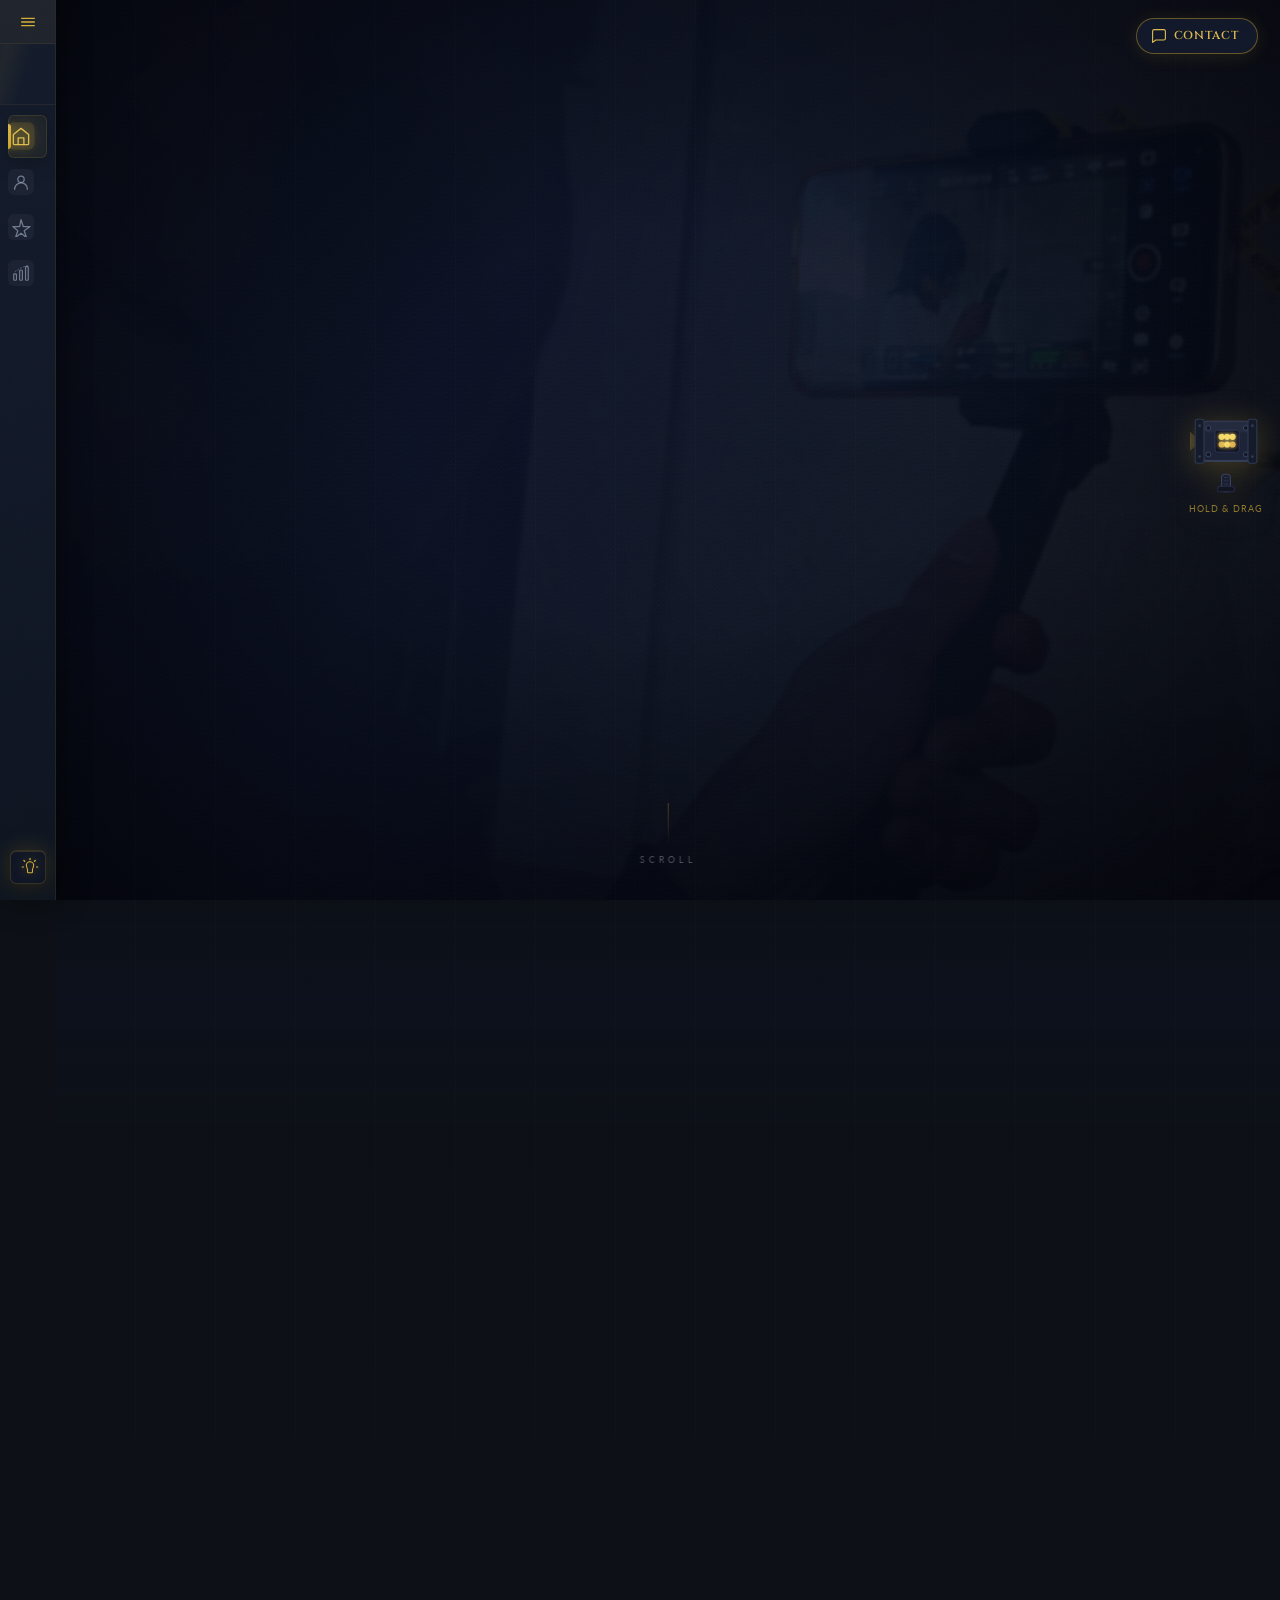
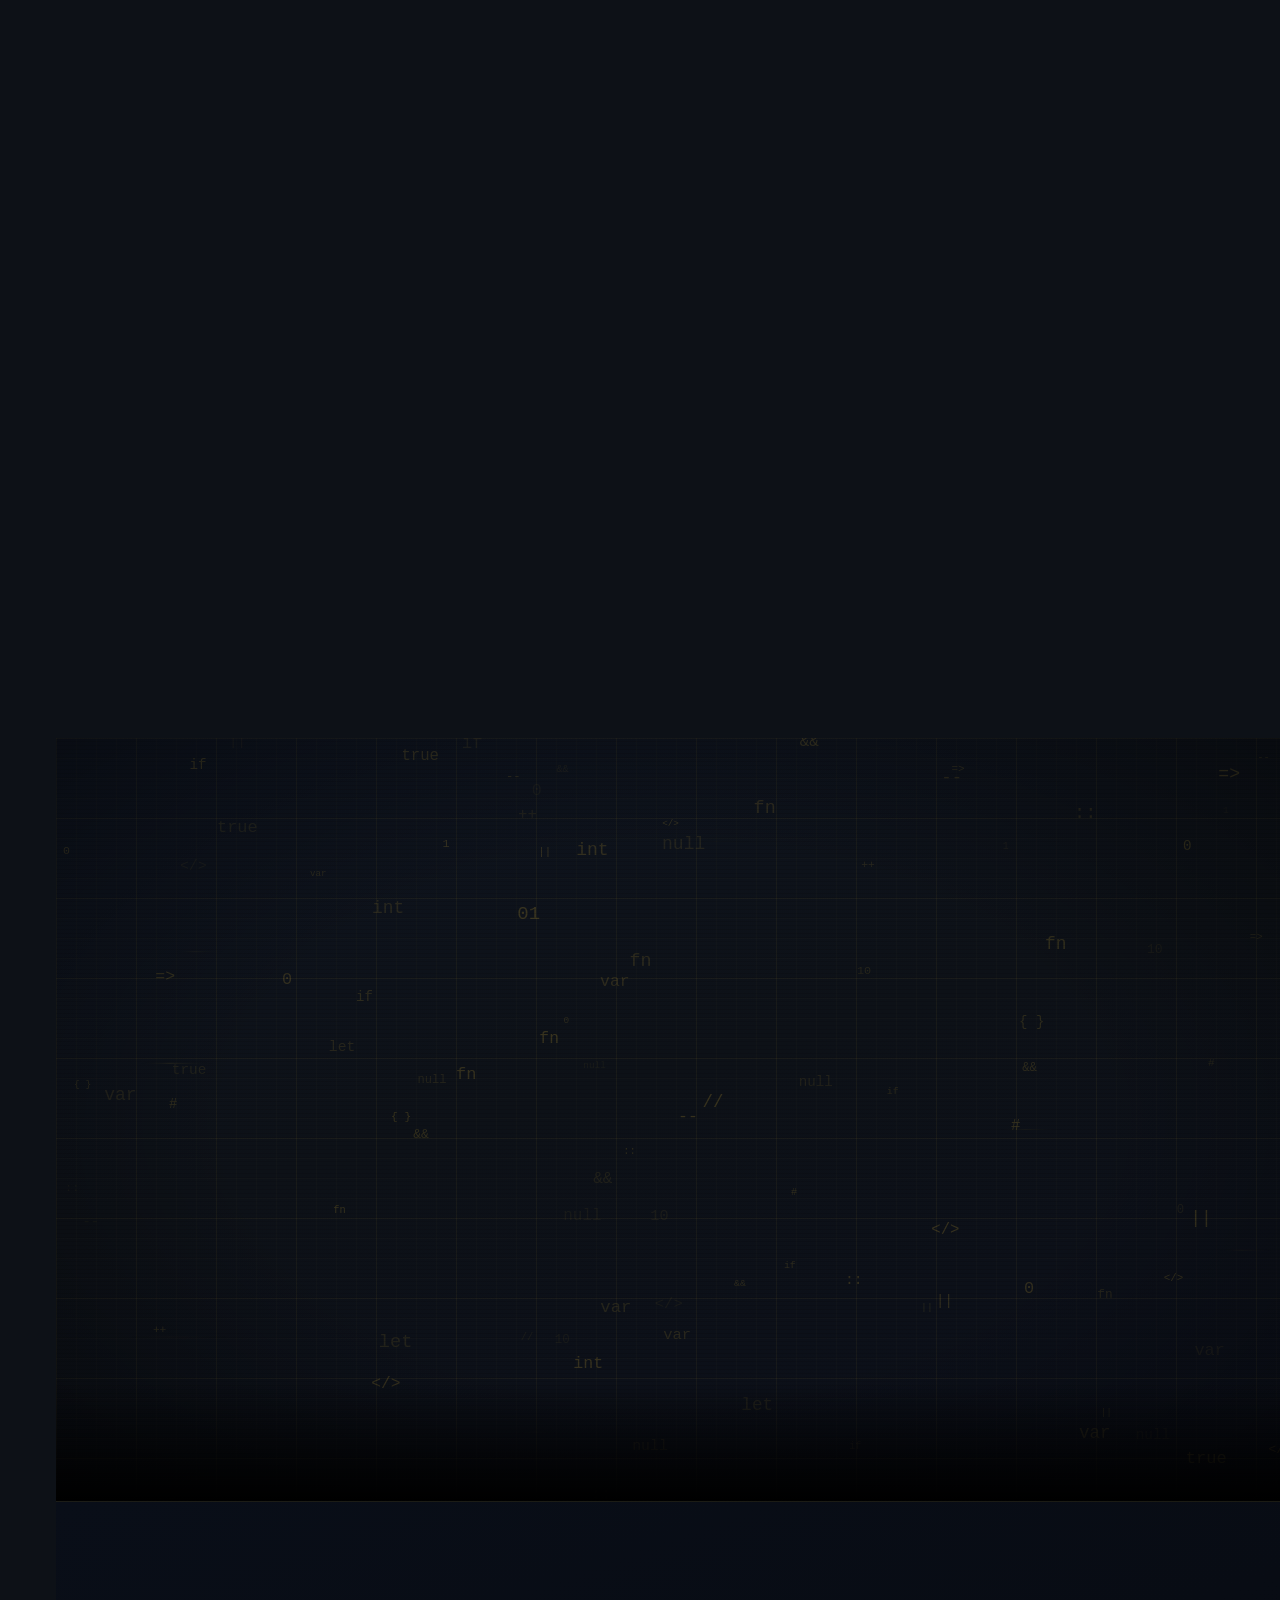
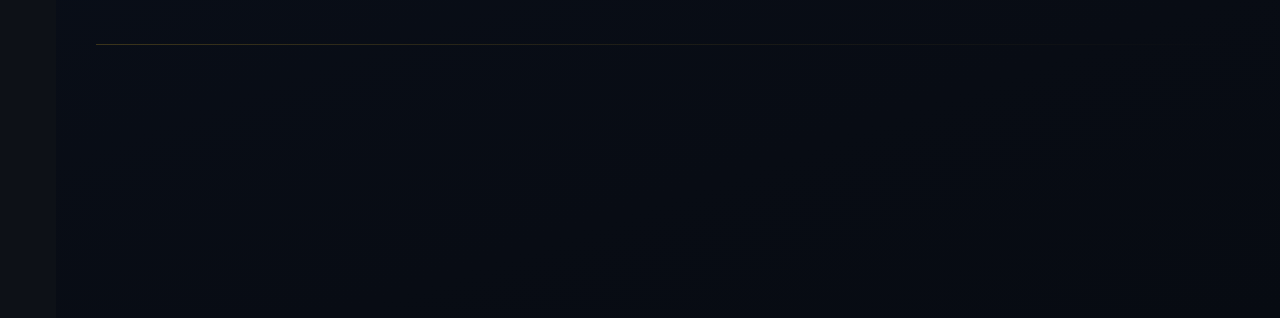
==== commit a8b1c6ec: "Add files via upload" ====
--- a/index.html
+++ b/index.html
@@ -233,7 +233,7 @@
     </button>
   </nav>
 
-  <!-- Mobile top bar (logo only — mobile only) -->
+  <!-- Mobile top bar (logo + contact button — mobile only) -->
   <div class="mobile-topbar" id="mobileTopbar" aria-hidden="true">
     <a href="#" class="mobile-topbar-logo" id="mobileTopbarLogo" aria-label="marklorenz2.0 — go to top">
       <svg class="mobile-topbar-logo-svg" viewBox="0 0 44 44" fill="none" xmlns="http://www.w3.org/2000/svg" aria-hidden="true">
@@ -248,12 +248,17 @@
       </svg>
       <span class="mobile-topbar-brand">marklorenz<strong>2.0</strong></span>
     </a>
+    <!-- Contact button sits inside topbar on mobile, right-aligned -->
+    <a href="#footer" class="contact-btn" id="contactBtn" aria-label="Go to contact section">
+      <svg class="contact-btn-icon" viewBox="0 0 20 20" fill="none" xmlns="http://www.w3.org/2000/svg" width="14" height="14" aria-hidden="true">
+        <path d="M2 4a2 2 0 012-2h12a2 2 0 012 2v9a2 2 0 01-2 2H6l-4 3V4z" stroke="currentColor" stroke-width="1.4" stroke-linejoin="round"/>
+      </svg>
+      <span class="contact-btn-label">Contact</span>
+    </a>
   </div>
 
-  <!-- ============================================================
-       CONTACT BUTTON — fixed top-right
-       ============================================================ -->
-  <a href="#footer" class="contact-btn" id="contactBtn" aria-label="Go to contact section">
+  <!-- Contact button — desktop only (hidden on mobile via CSS) -->
+  <a href="#footer" class="contact-btn-desktop" id="contactBtnDesktop" aria-label="Go to contact section">
     <svg class="contact-btn-icon" viewBox="0 0 20 20" fill="none" xmlns="http://www.w3.org/2000/svg" width="16" height="16" aria-hidden="true">
       <path d="M2 4a2 2 0 012-2h12a2 2 0 012 2v9a2 2 0 01-2 2H6l-4 3V4z" stroke="currentColor" stroke-width="1.4" stroke-linejoin="round"/>
     </svg>
@@ -801,14 +806,16 @@
 
   <script src="script.js"></script>
   <script>
-    /* ── Contact button — smooth scroll to footer ── */
-    document.getElementById('contactBtn').addEventListener('click', function(e) {
+    /* ── Contact buttons — smooth scroll to footer ── */
+    function scrollToFooter(e) {
       e.preventDefault();
-      const footer = document.getElementById('footer');
-      if (footer) {
-        footer.scrollIntoView({ behavior: 'smooth', block: 'start' });
-      }
-    });
+      var footer = document.getElementById('footer');
+      if (footer) footer.scrollIntoView({ behavior: 'smooth', block: 'start' });
+    }
+    var btnMobile  = document.getElementById('contactBtn');
+    var btnDesktop = document.getElementById('contactBtnDesktop');
+    if (btnMobile)  btnMobile.addEventListener('click', scrollToFooter);
+    if (btnDesktop) btnDesktop.addEventListener('click', scrollToFooter);
   </script>
 </body>
 </html>
--- a/style.css
+++ b/style.css
@@ -3346,20 +3346,62 @@
   border-radius: 18px;
   cursor: pointer;
   outline: none;
-  /* Entrance hidden state */
+  /* Hidden until JS adds .fb-visible */
   opacity: 0;
-  transform: translateY(40px) scale(0.97);
-  transition:
-    opacity     0.75s cubic-bezier(0.22, 1, 0.36, 1),
-    transform   0.75s cubic-bezier(0.22, 1, 0.36, 1);
-}
-.feature-box:nth-child(1) { transition-delay: 0.06s; }
-.feature-box:nth-child(2) { transition-delay: 0.16s; }
-.feature-box:nth-child(3) { transition-delay: 0.26s; }
+  transform: translateY(40px) scale(0.98);
+}
+
+/* ── Whole card + all content animates together via keyframe ── */
+@keyframes cardReveal {
+  from {
+    opacity: 0;
+    transform: translateY(40px) scale(0.98);
+  }
+  to {
+    opacity: 1;
+    transform: translateY(0) scale(1);
+  }
+}
 
 .feature-box.fb-visible {
   opacity: 1;
   transform: translateY(0) scale(1);
+  animation: cardReveal 0.80s cubic-bezier(0.22, 1, 0.36, 1) both;
+}
+
+.feature-box.fb-visible:nth-child(1) { animation-delay: 0.00s; }
+.feature-box.fb-visible:nth-child(2) { animation-delay: 0.10s; }
+.feature-box.fb-visible:nth-child(3) { animation-delay: 0.20s; }
+
+/* ── Inner content: no separate animation — moves with the card ── */
+.feature-box .fc-number,
+.feature-box .fc-icon-wrap,
+.feature-box .fc-body,
+.feature-box .fc-footer {
+  opacity: 1;
+  transform: none;
+}
+
+/* ── Gold top bar — draw in once card is visible ── */
+.feature-box .fc-top-bar {
+  transform-origin: center;
+  transform: scaleX(0);
+  opacity: 0;
+  transition:
+    transform 0.50s cubic-bezier(0.22, 1, 0.36, 1) 0.60s,
+    opacity   0.35s ease 0.60s,
+    left      0.28s ease,
+    right     0.28s ease;
+}
+.feature-box.fb-visible .fc-top-bar {
+  transform: scaleX(1);
+  opacity: 0.6;
+}
+.feature-box.fb-visible:hover .fc-top-bar,
+.feature-box.fb-visible:focus-visible .fc-top-bar {
+  opacity: 1;
+  left: 6%;
+  right: 6%;
 }
 
 /* ── Inner card — the 3D tilting surface ────── */
@@ -4632,10 +4674,10 @@
   animation: none !important;
 }
 
-/* Freeze feature boxes entrance — hold invisible */
+/* While loader is active — keep feature boxes invisible, no animation yet */
 html.loader-active .feature-box {
   opacity: 0 !important;
-  transform: translateY(40px) scale(0.97) !important;
+  transform: translateY(40px) scale(0.98) !important;
   transition: none !important;
   animation: none !important;
 }
@@ -4646,19 +4688,16 @@
   transition: none !important;
 }
 
-/* Once loader done — re-enable natural transitions for section-reveal */
+/* Once loader done — section-reveal uses transitions as before */
 html:not(.loader-active) .section-reveal {
-  /* transitions now apply — IntersectionObserver will add .is-visible */
   transition:
     opacity   0.80s cubic-bezier(0.22, 1, 0.36, 1),
     transform 0.80s cubic-bezier(0.22, 1, 0.36, 1);
 }
+
+/* Once loader done — feature boxes use keyframe animation (set by .fb-visible) */
 html:not(.loader-active) .feature-box {
-  transition:
-    opacity     0.70s cubic-bezier(0.22, 1, 0.36, 1),
-    transform   0.70s cubic-bezier(0.22, 1, 0.36, 1),
-    box-shadow  0.18s cubic-bezier(0.22, 1, 0.36, 1),
-    border-color 0.22s cubic-bezier(0.22, 1, 0.36, 1);
+  transition: none; /* keyframe handles entrance, not transition */
 }
 
 
@@ -5550,86 +5589,130 @@
 
 
 /* ================================================================
-   CONTACT BUTTON — fixed top-right, cinematic gold style
+   CONTACT BUTTON — two instances:
+   .contact-btn-desktop  → fixed top-right, desktop only (≥901px)
+   .contact-btn (mobile) → inside .mobile-topbar, mobile only (≤900px)
    ================================================================ */
-.contact-btn {
-  position: fixed;
-  top: 18px;
-  right: 22px;
-  z-index: 1200;
+
+/* ── Shared appearance ──────────────────────────────────────── */
+.contact-btn,
+.contact-btn-desktop {
   display: flex;
   align-items: center;
-  gap: 7px;
-  padding: 9px 18px 9px 14px;
-  background: rgba(10, 31, 68, 0.72);
-  border: 1px solid rgba(212, 175, 55, 0.55);
+  gap: 6px;
+  padding: 7px 14px 7px 11px;
+  background: rgba(20, 28, 48, 0.80);
+  border: 1px solid rgba(201, 162, 39, 0.45);
   border-radius: 50px;
   color: var(--gold);
   text-decoration: none;
   font-family: var(--font-display);
-  font-size: 0.72rem;
+  font-size: 0.64rem;
   font-weight: 600;
   letter-spacing: 0.08em;
   text-transform: uppercase;
+  cursor: pointer;
+  white-space: nowrap;
+  flex-shrink: 0;
+  transition:
+    background   0.28s var(--ease-out),
+    border-color 0.28s var(--ease-out),
+    box-shadow   0.28s var(--ease-out),
+    transform    0.22s var(--ease-out),
+    color        0.22s var(--ease-out);
+}
+
+.contact-btn:hover,
+.contact-btn:focus-visible,
+.contact-btn-desktop:hover,
+.contact-btn-desktop:focus-visible {
+  background: rgba(212, 175, 55, 0.14);
+  border-color: var(--gold);
+  box-shadow: 0 4px 20px rgba(212, 175, 55, 0.22), 0 0 0 2px rgba(212, 175, 55, 0.12);
+  transform: translateY(-2px);
+  color: var(--gold-light);
+  outline: none;
+}
+
+.contact-btn:active,
+.contact-btn-desktop:active {
+  transform: scale(0.96);
+  transition-duration: 0.1s;
+}
+
+.contact-btn-icon {
+  flex-shrink: 0;
+  transition: transform 0.22s var(--ease-out);
+}
+.contact-btn:hover .contact-btn-icon,
+.contact-btn-desktop:hover .contact-btn-icon {
+  transform: scale(1.15) rotate(-5deg);
+}
+
+.contact-btn-label { line-height: 1; }
+
+/* ── DESKTOP button — fixed top-right, always visible ───────── */
+.contact-btn-desktop {
+  position: fixed;
+  top: 18px;
+  right: 22px;
+  z-index: 895;
+  padding: 9px 18px 9px 14px;
+  font-size: 0.72rem;
+  gap: 7px;
   backdrop-filter: blur(14px);
   -webkit-backdrop-filter: blur(14px);
-  box-shadow: 0 2px 18px rgba(212, 175, 55, 0.12), 0 0 0 0 rgba(212, 175, 55, 0);
-  cursor: pointer;
+  box-shadow: 0 2px 18px rgba(212, 175, 55, 0.12);
   /* Entry animation */
   opacity: 0;
   transform: translateY(-12px);
   animation: contactBtnEntry 0.7s cubic-bezier(0.22, 1, 0.36, 1) 1.2s forwards;
-  /* Hover transition */
-  transition:
-    background  0.28s var(--ease-out),
-    border-color 0.28s var(--ease-out),
-    box-shadow  0.28s var(--ease-out),
-    transform   0.22s var(--ease-out),
-    color       0.22s var(--ease-out);
 }
 
 @keyframes contactBtnEntry {
   to { opacity: 1; transform: translateY(0); }
 }
 
-.contact-btn:hover,
-.contact-btn:focus-visible {
-  background: rgba(212, 175, 55, 0.14);
-  border-color: var(--gold);
-  box-shadow: 0 4px 28px rgba(212, 175, 55, 0.28), 0 0 0 2px rgba(212, 175, 55, 0.15);
-  transform: translateY(-2px);
-  color: var(--gold-light);
-  outline: none;
-}
-
-.contact-btn:active {
-  transform: translateY(0) scale(0.97);
-  box-shadow: 0 2px 12px rgba(212, 175, 55, 0.18);
-  transition-duration: 0.1s;
-}
-
-.contact-btn-icon {
-  flex-shrink: 0;
-  transition: transform 0.22s var(--ease-out);
-}
-.contact-btn:hover .contact-btn-icon {
-  transform: scale(1.15) rotate(-5deg);
-}
-
-.contact-btn-label {
-  line-height: 1;
-}
-
-/* On mobile: smaller, stays top-right but leaves room for topbar */
+/* Hide desktop button on mobile */
 @media (max-width: 900px) {
-  .contact-btn {
-    top: 14px;
-    right: 14px;
-    padding: 8px 14px 8px 11px;
-    font-size: 0.66rem;
-    gap: 5px;
-  }
-}
+  .contact-btn-desktop { display: none !important; }
+}
+
+/* ── MOBILE button — inline inside .mobile-topbar ───────────── */
+.contact-btn {
+  position: static;
+  margin-left: auto;
+  opacity: 1;
+  transform: none;
+  animation: none;
+  font-size: 0.60rem;
+  padding: 6px 12px 6px 9px;
+  gap: 5px;
+}
+
+/* Hide mobile button on desktop (it's inside mobile-topbar which is already hidden) */
+@media (min-width: 901px) {
+  .contact-btn { display: none !important; }
+  .contact-btn-desktop { display: flex !important; } /* always visible on desktop */
+}
+
+/* Mobile topbar layout — logo left, contact right */
+@media (max-width: 900px) {
+  .mobile-topbar {
+    justify-content: flex-start;
+  }
+}
+
+/* ================================================================
+   Z-INDEX STACKING — modals always above everything
+   ================================================================ */
+.modal-overlay    { z-index: 1000 !important; }
+.gallery-overlay  { z-index: 1100 !important; }
+.quote-bubble     { z-index: 1200 !important; }
+.sidebar          { z-index: 1000 !important; }
+.sidebar-backdrop { z-index: 999  !important; }
+.mobile-topbar    { z-index: 880  !important; }
+.contact-btn-desktop { z-index: 895 !important; }
 
 /* ================================================================
    PROFESSIONAL COLOR ENHANCEMENT v4.0
@@ -5855,13 +5938,16 @@
 }
 
 /* ── CONTACT BUTTON — refined palette ──────────────────────────── */
-.contact-btn {
+.contact-btn,
+.contact-btn-desktop {
   background: rgba(20, 28, 48, 0.80) !important;
   border-color: rgba(201,162,39,0.45) !important;
   color: var(--gold-light) !important;
 }
 .contact-btn:hover,
-.contact-btn:focus-visible {
+.contact-btn:focus-visible,
+.contact-btn-desktop:hover,
+.contact-btn-desktop:focus-visible {
   background: rgba(201,162,39,0.12) !important;
   border-color: var(--gold-light) !important;
   box-shadow: 0 4px 28px rgba(201,162,39,0.22), 0 0 0 2px rgba(201,162,39,0.12) !important;
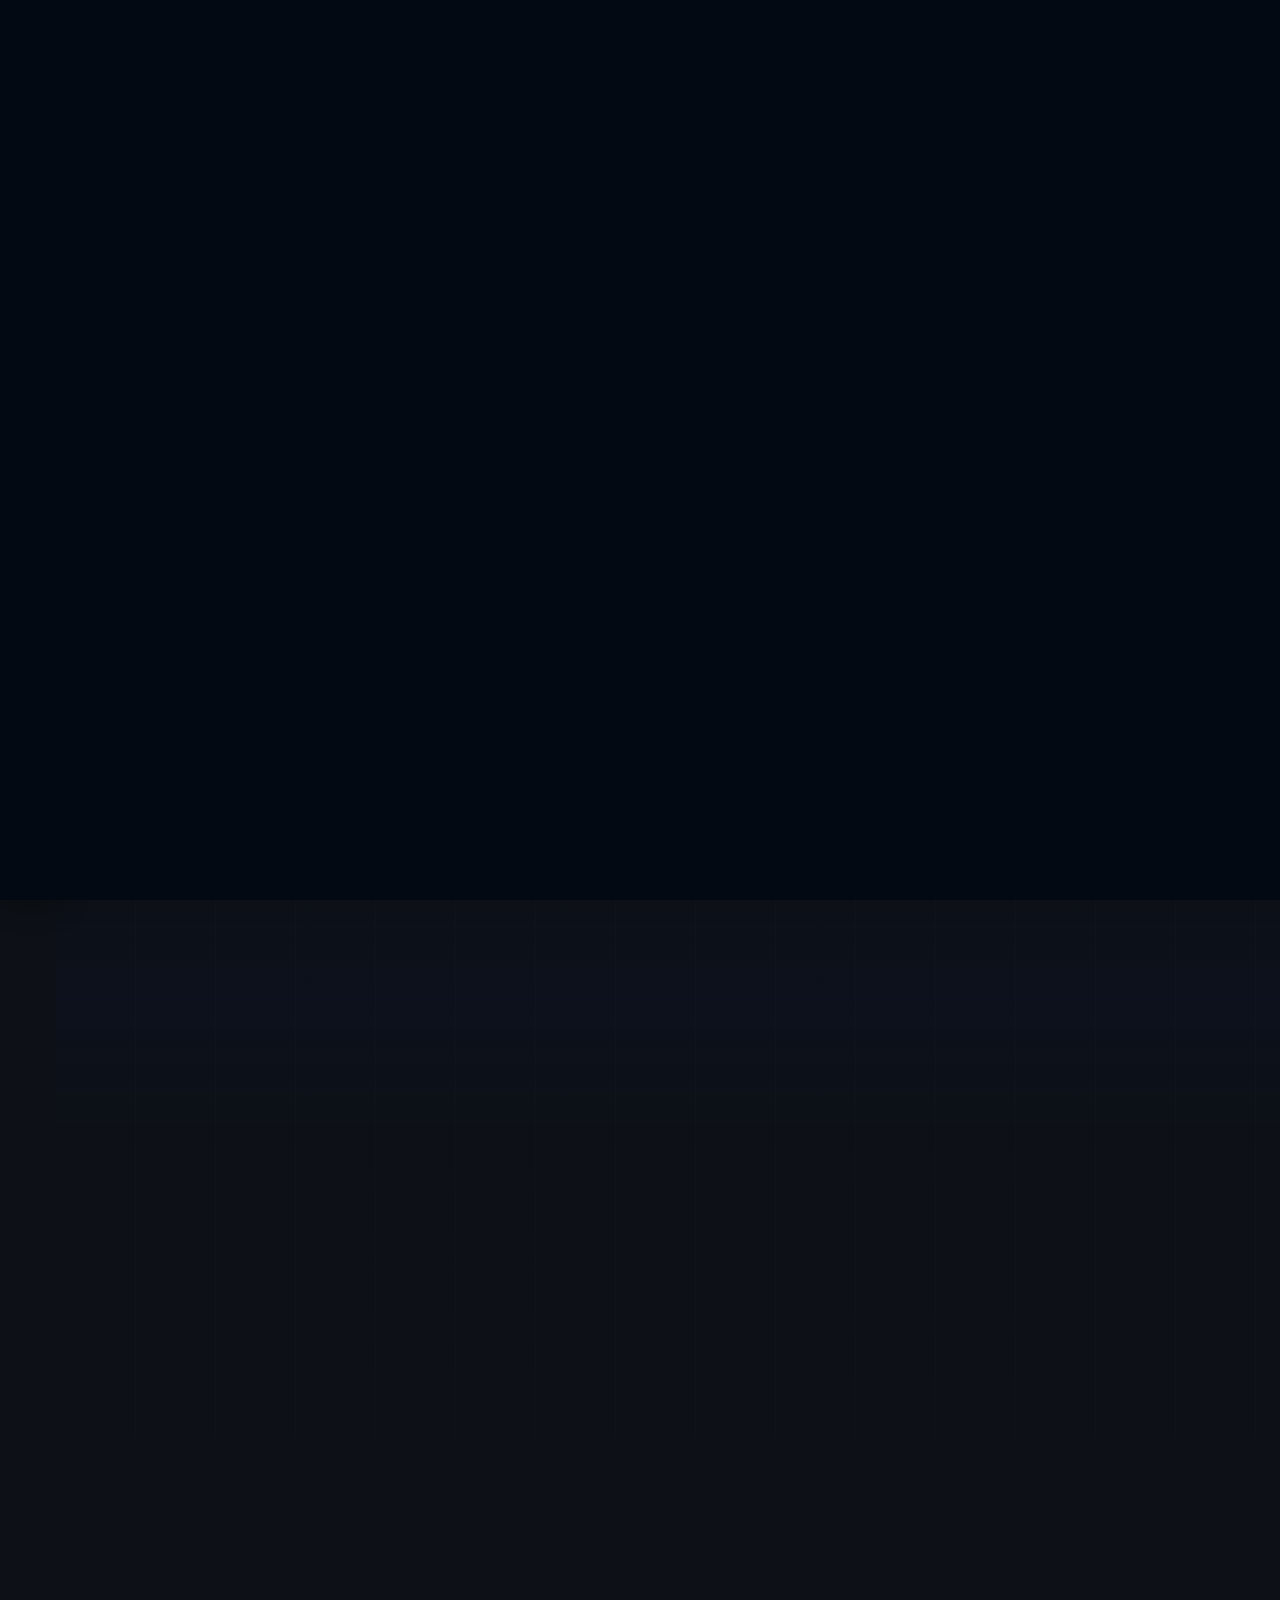
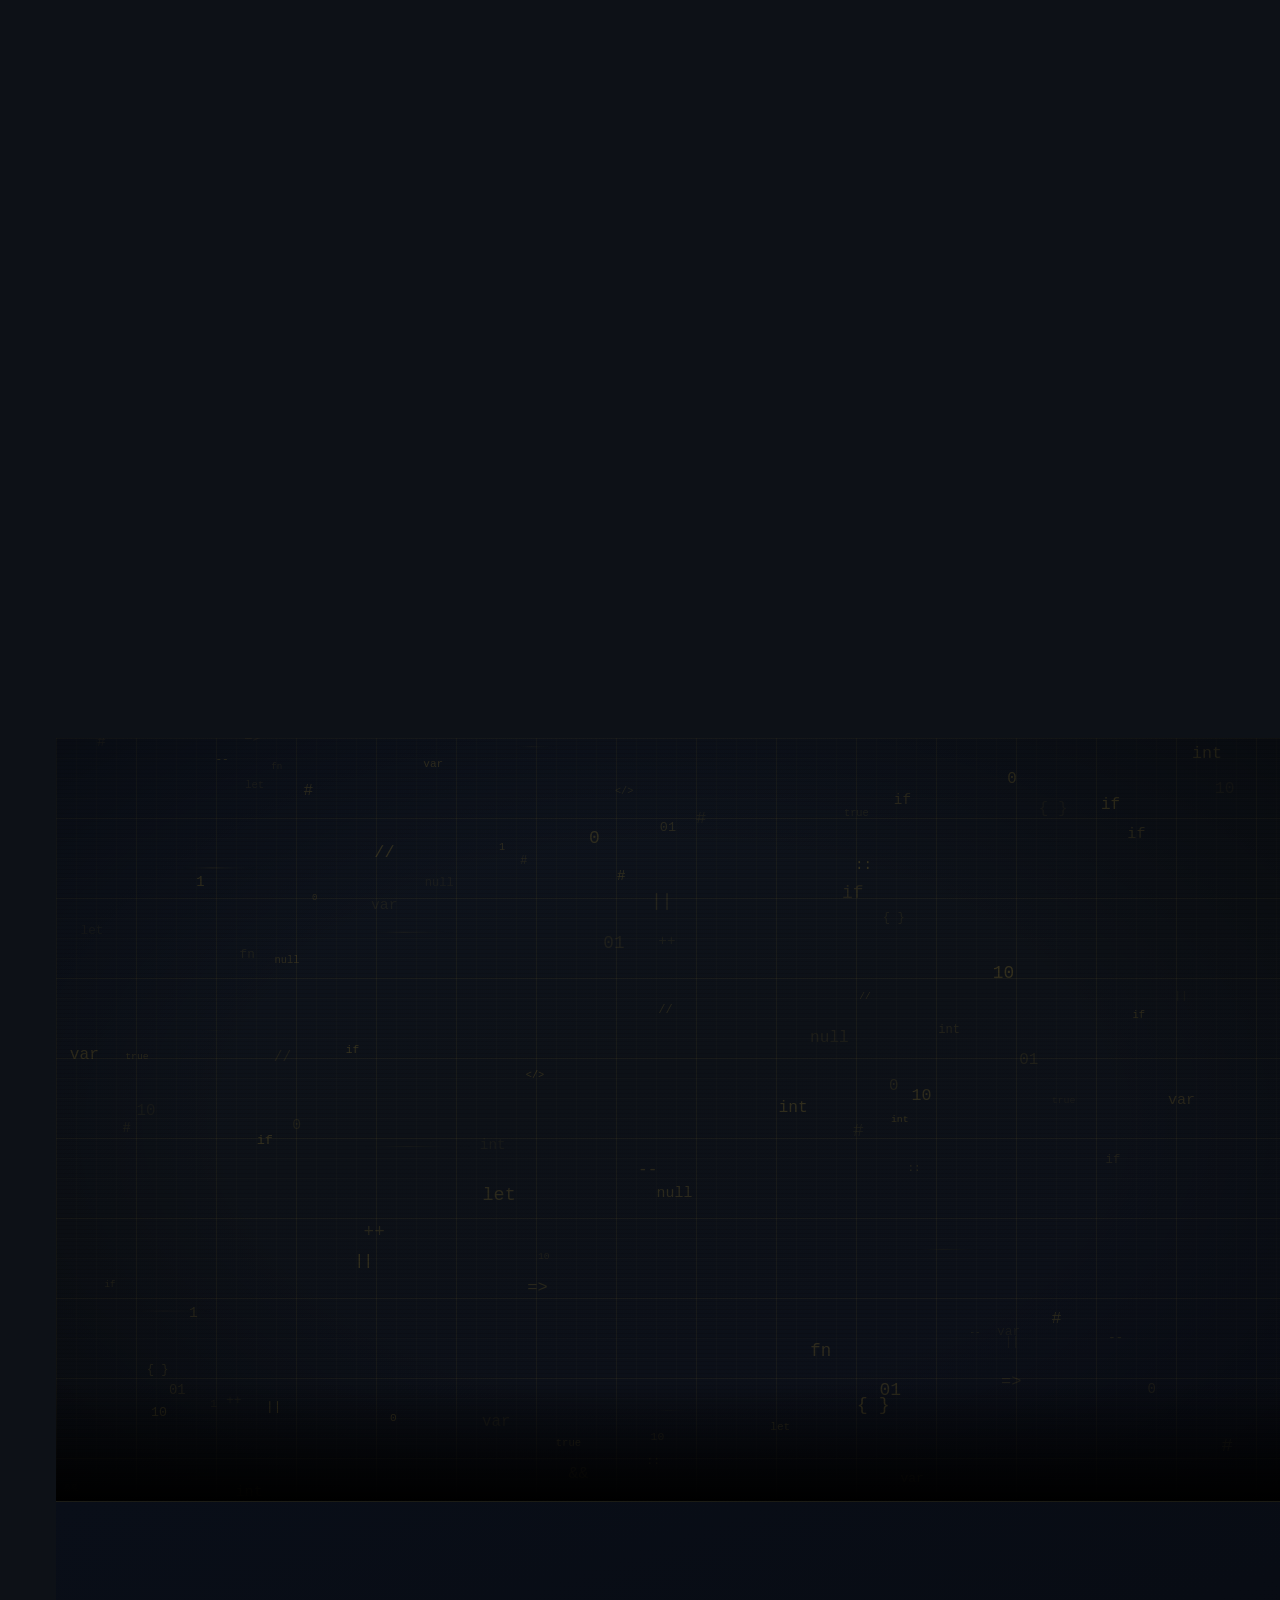
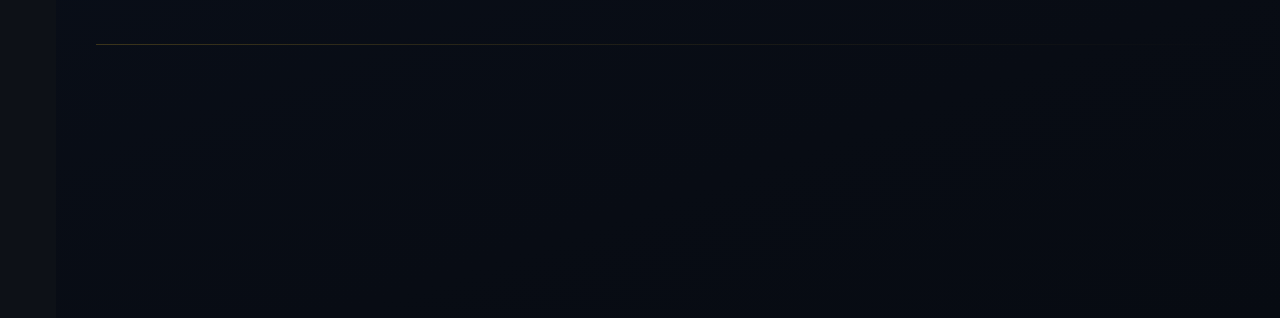
==== commit f97023a2: "Add files via upload" ====
--- a/index.html
+++ b/index.html
@@ -262,7 +262,7 @@
     <svg class="contact-btn-icon" viewBox="0 0 20 20" fill="none" xmlns="http://www.w3.org/2000/svg" width="16" height="16" aria-hidden="true">
       <path d="M2 4a2 2 0 012-2h12a2 2 0 012 2v9a2 2 0 01-2 2H6l-4 3V4z" stroke="currentColor" stroke-width="1.4" stroke-linejoin="round"/>
     </svg>
-    <span class="contact-btn-label">Contact</span>
+    <span class="contact-btn-label">Get in Touch</span>
   </a>
 
   <!-- ============================================================
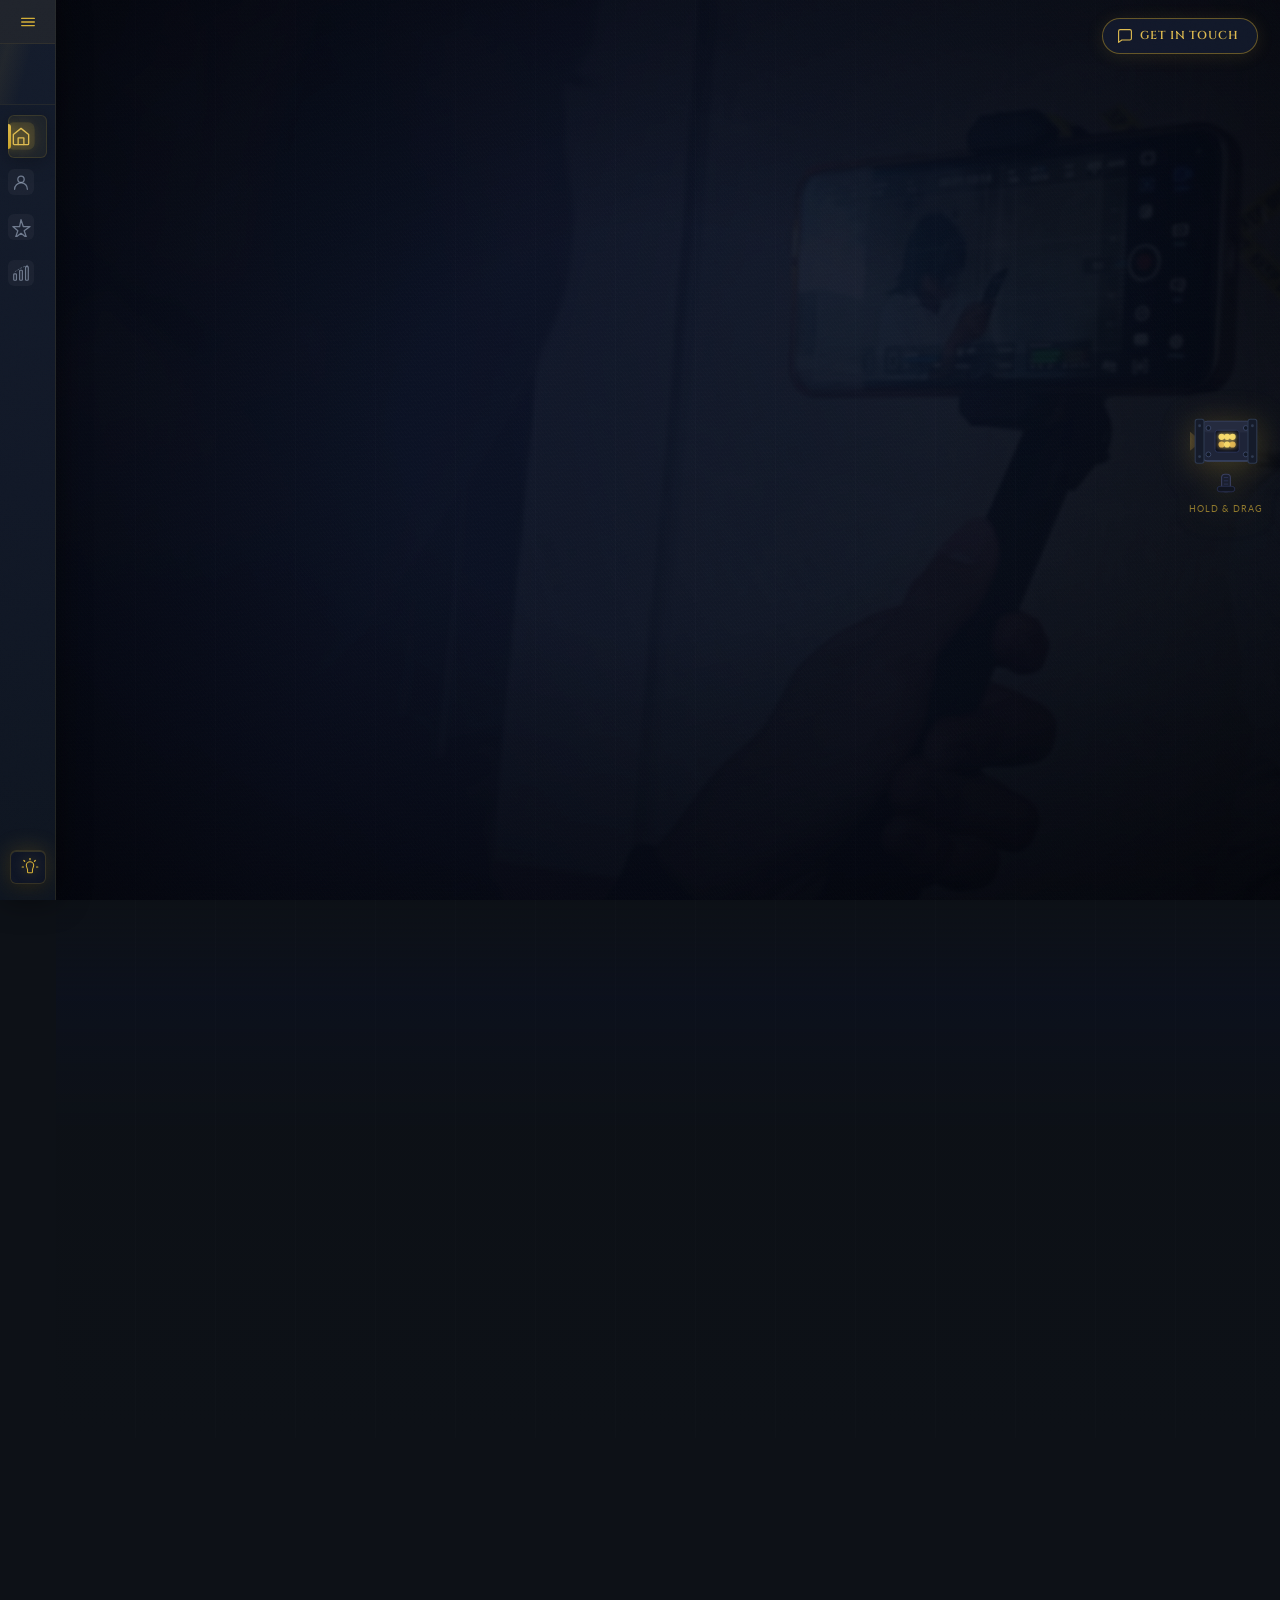
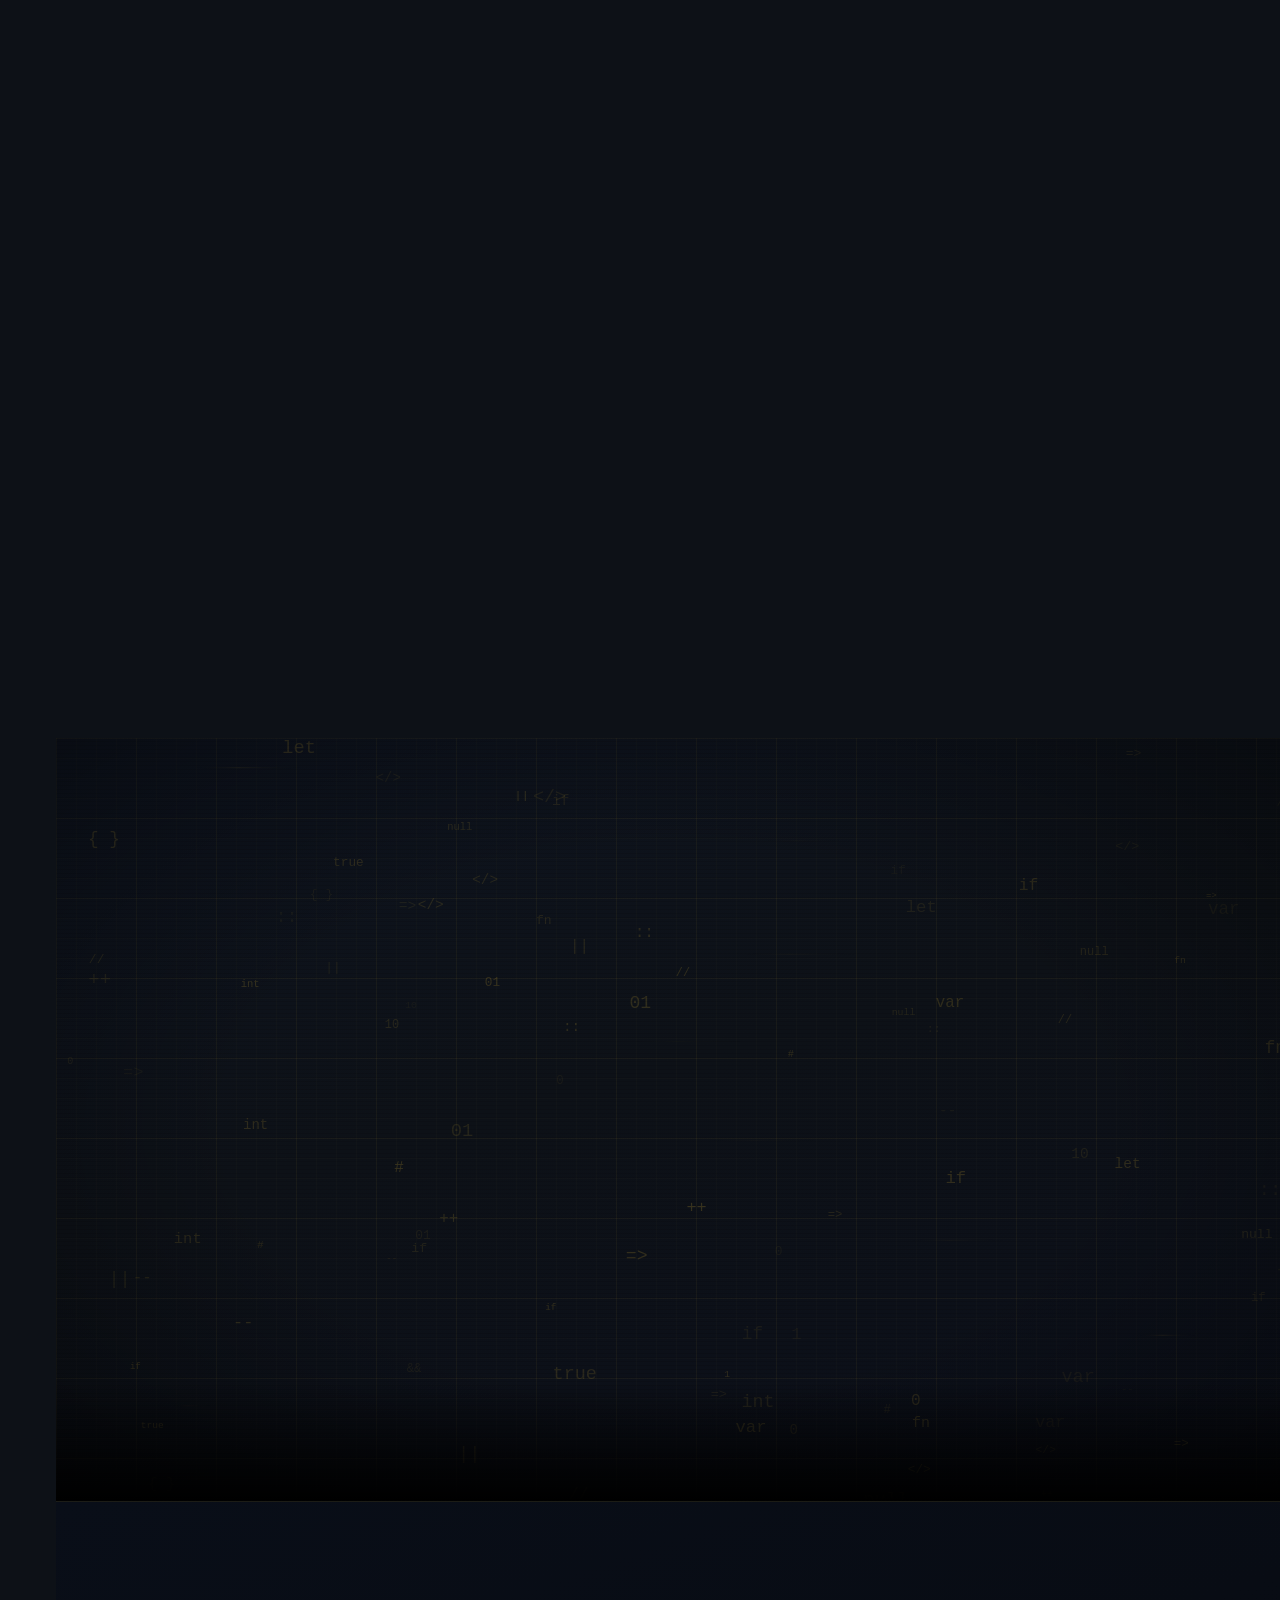
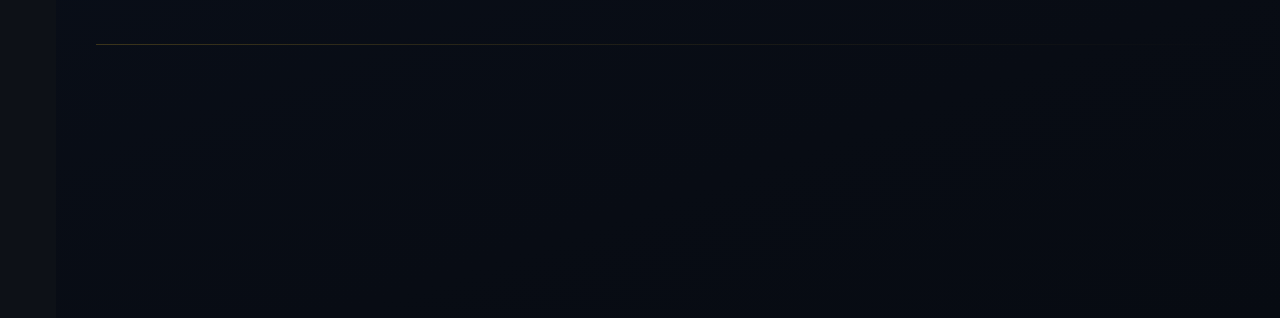
==== commit ff8c0c5c: "Add files via upload" ====
--- a/index.html
+++ b/index.html
@@ -253,7 +253,7 @@
       <svg class="contact-btn-icon" viewBox="0 0 20 20" fill="none" xmlns="http://www.w3.org/2000/svg" width="14" height="14" aria-hidden="true">
         <path d="M2 4a2 2 0 012-2h12a2 2 0 012 2v9a2 2 0 01-2 2H6l-4 3V4z" stroke="currentColor" stroke-width="1.4" stroke-linejoin="round"/>
       </svg>
-      <span class="contact-btn-label">Contact</span>
+      <span class="contact-btn-label">Get in Touch</span>
     </a>
   </div>
 
@@ -316,6 +316,12 @@
           <span class="camera-tooltip" aria-hidden="true">My Film Projects</span>
         </div>
 
+        <!-- Scroll indicator (mobile: flows below camera; desktop: absolute via CSS) -->
+        <div class="scroll-hint" aria-hidden="true">
+          <span class="scroll-line"></span>
+          <p>Scroll</p>
+        </div>
+
       </div>
 
       <!-- Right: profile photo -->
@@ -337,12 +343,6 @@
         </div>
       </div>
 
-    </div>
-
-    <!-- Scroll indicator -->
-    <div class="scroll-hint" aria-hidden="true">
-      <span class="scroll-line"></span>
-      <p>Scroll</p>
     </div>
   </section>
 
--- a/style.css
+++ b/style.css
@@ -526,6 +526,17 @@
   opacity: 0.35;
   pointer-events: none;
   user-select: none;
+}
+
+/* On mobile the element is inside hero-text so we reset to normal flow */
+@media (max-width: 768px) {
+  .scroll-hint {
+    position: static;
+    transform: none;
+    display: flex;
+    margin: 1.2rem auto 0;
+    width: fit-content;
+  }
 }
 .scroll-line {
   display: block;
